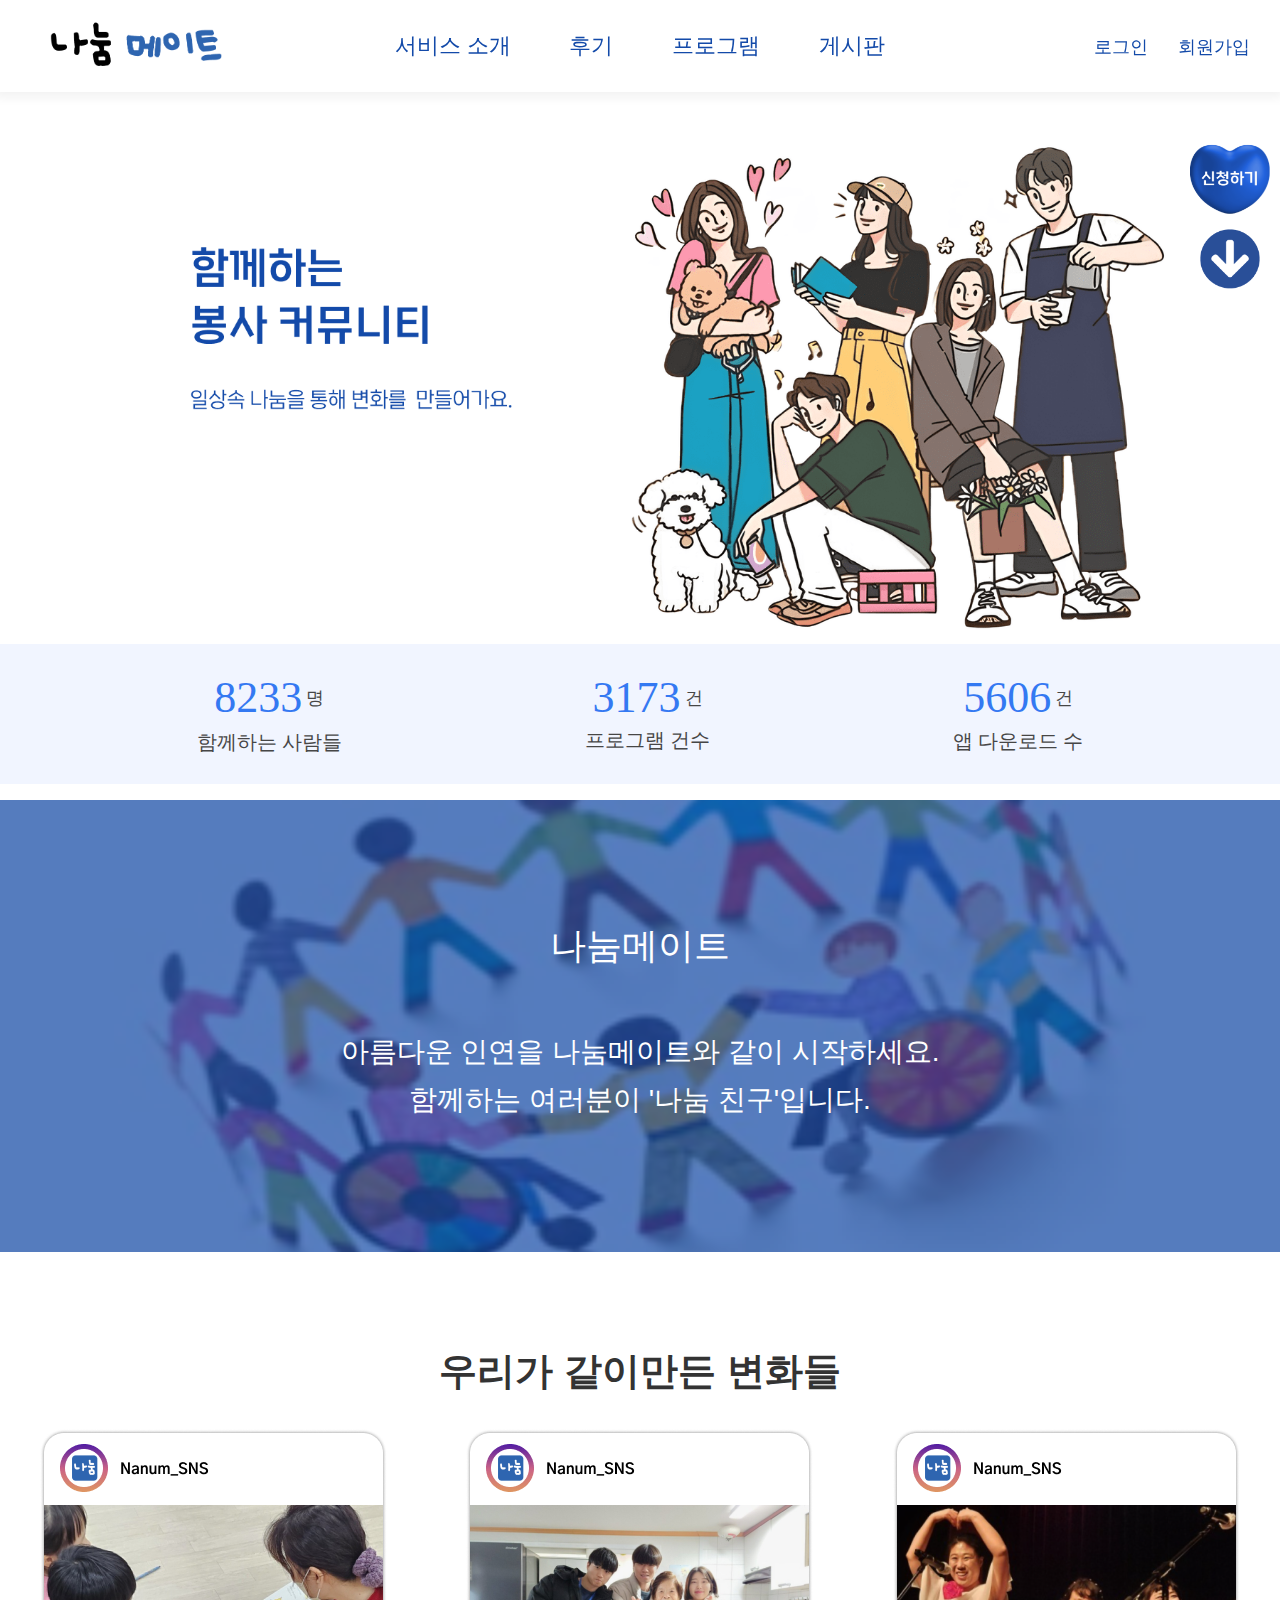
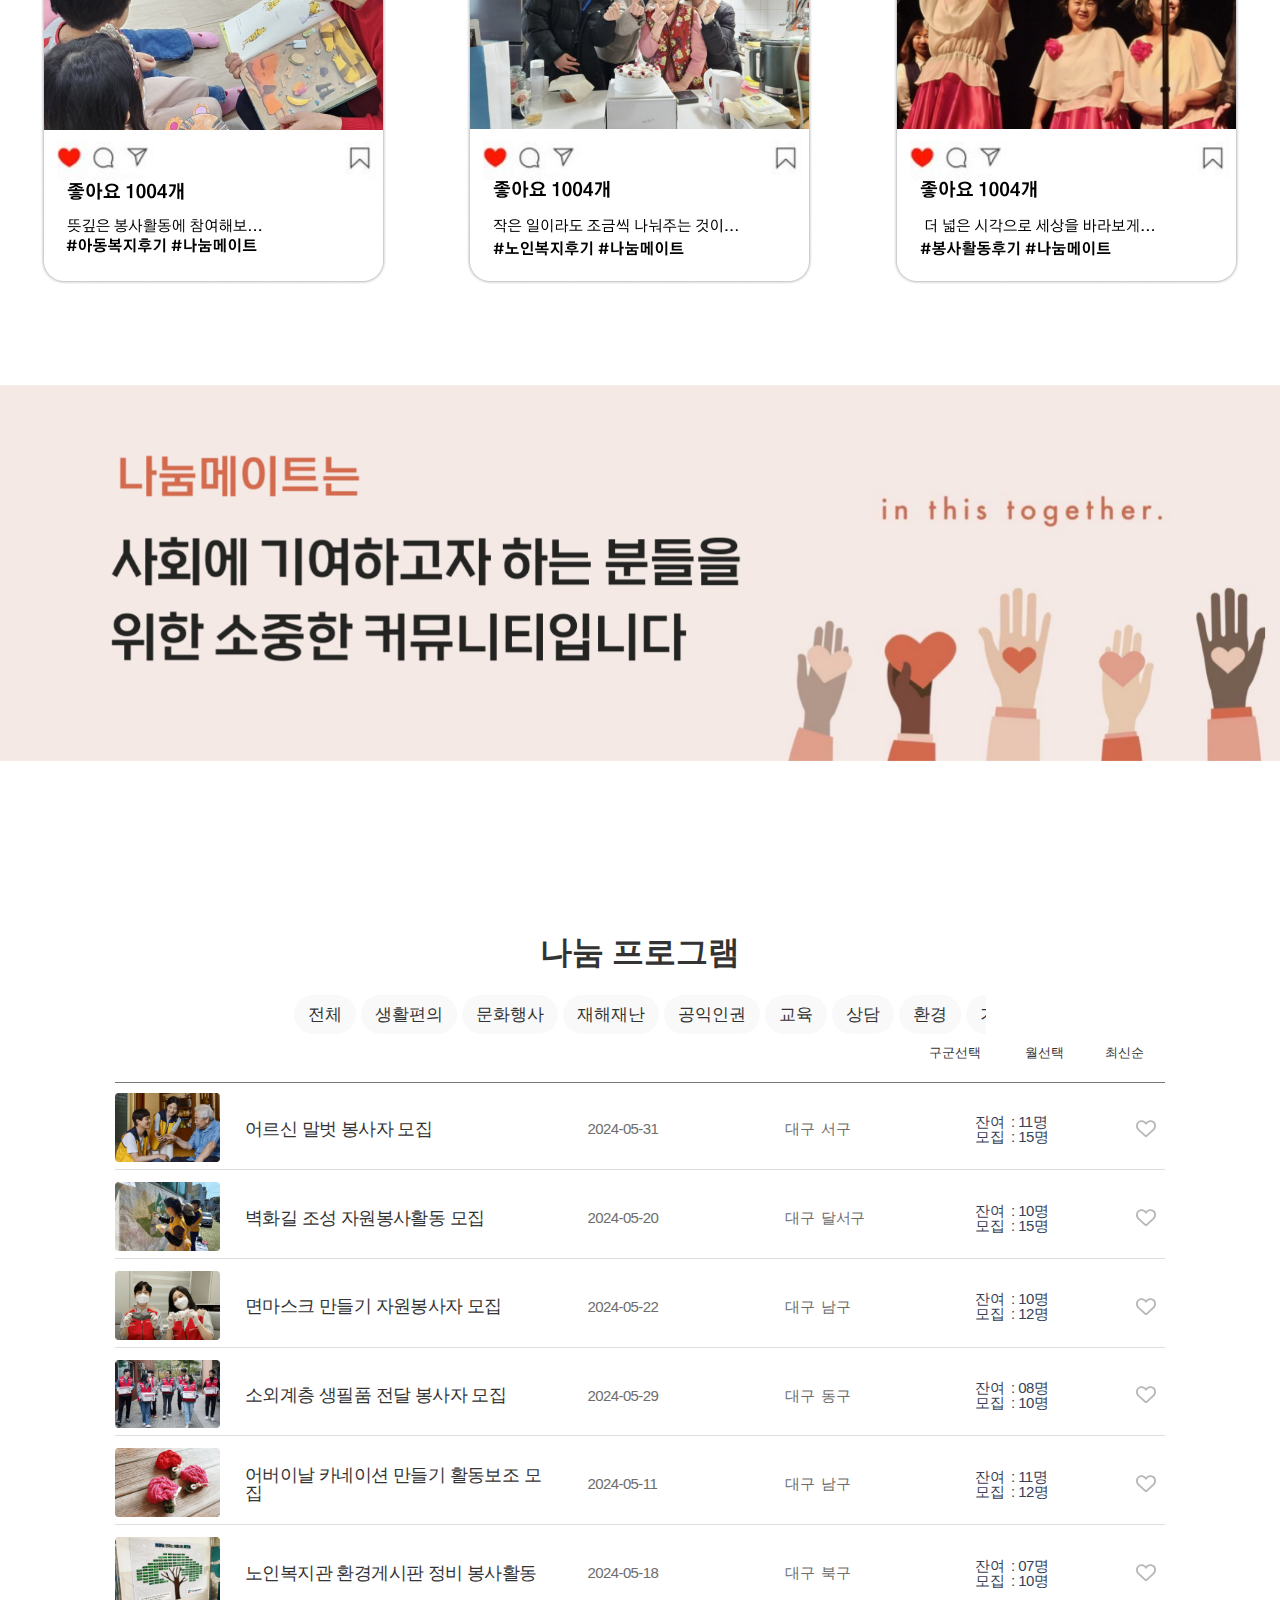
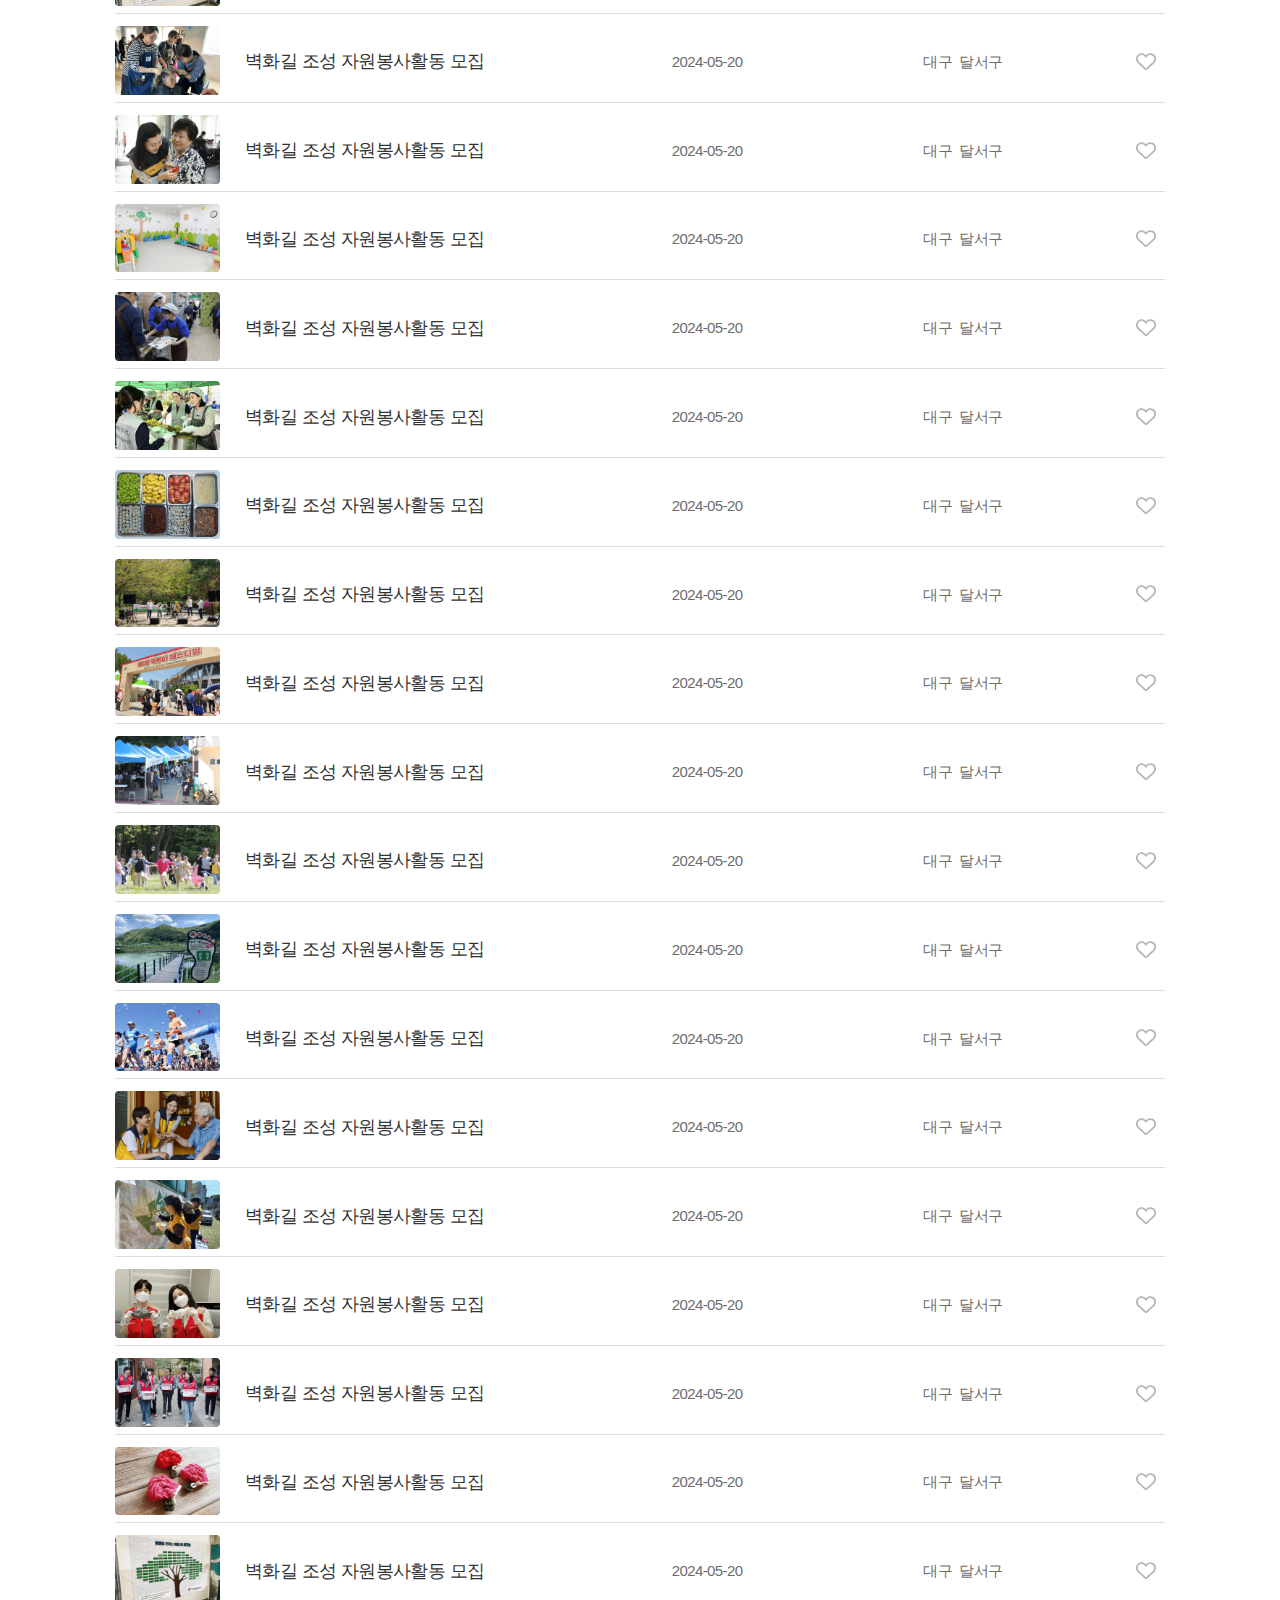
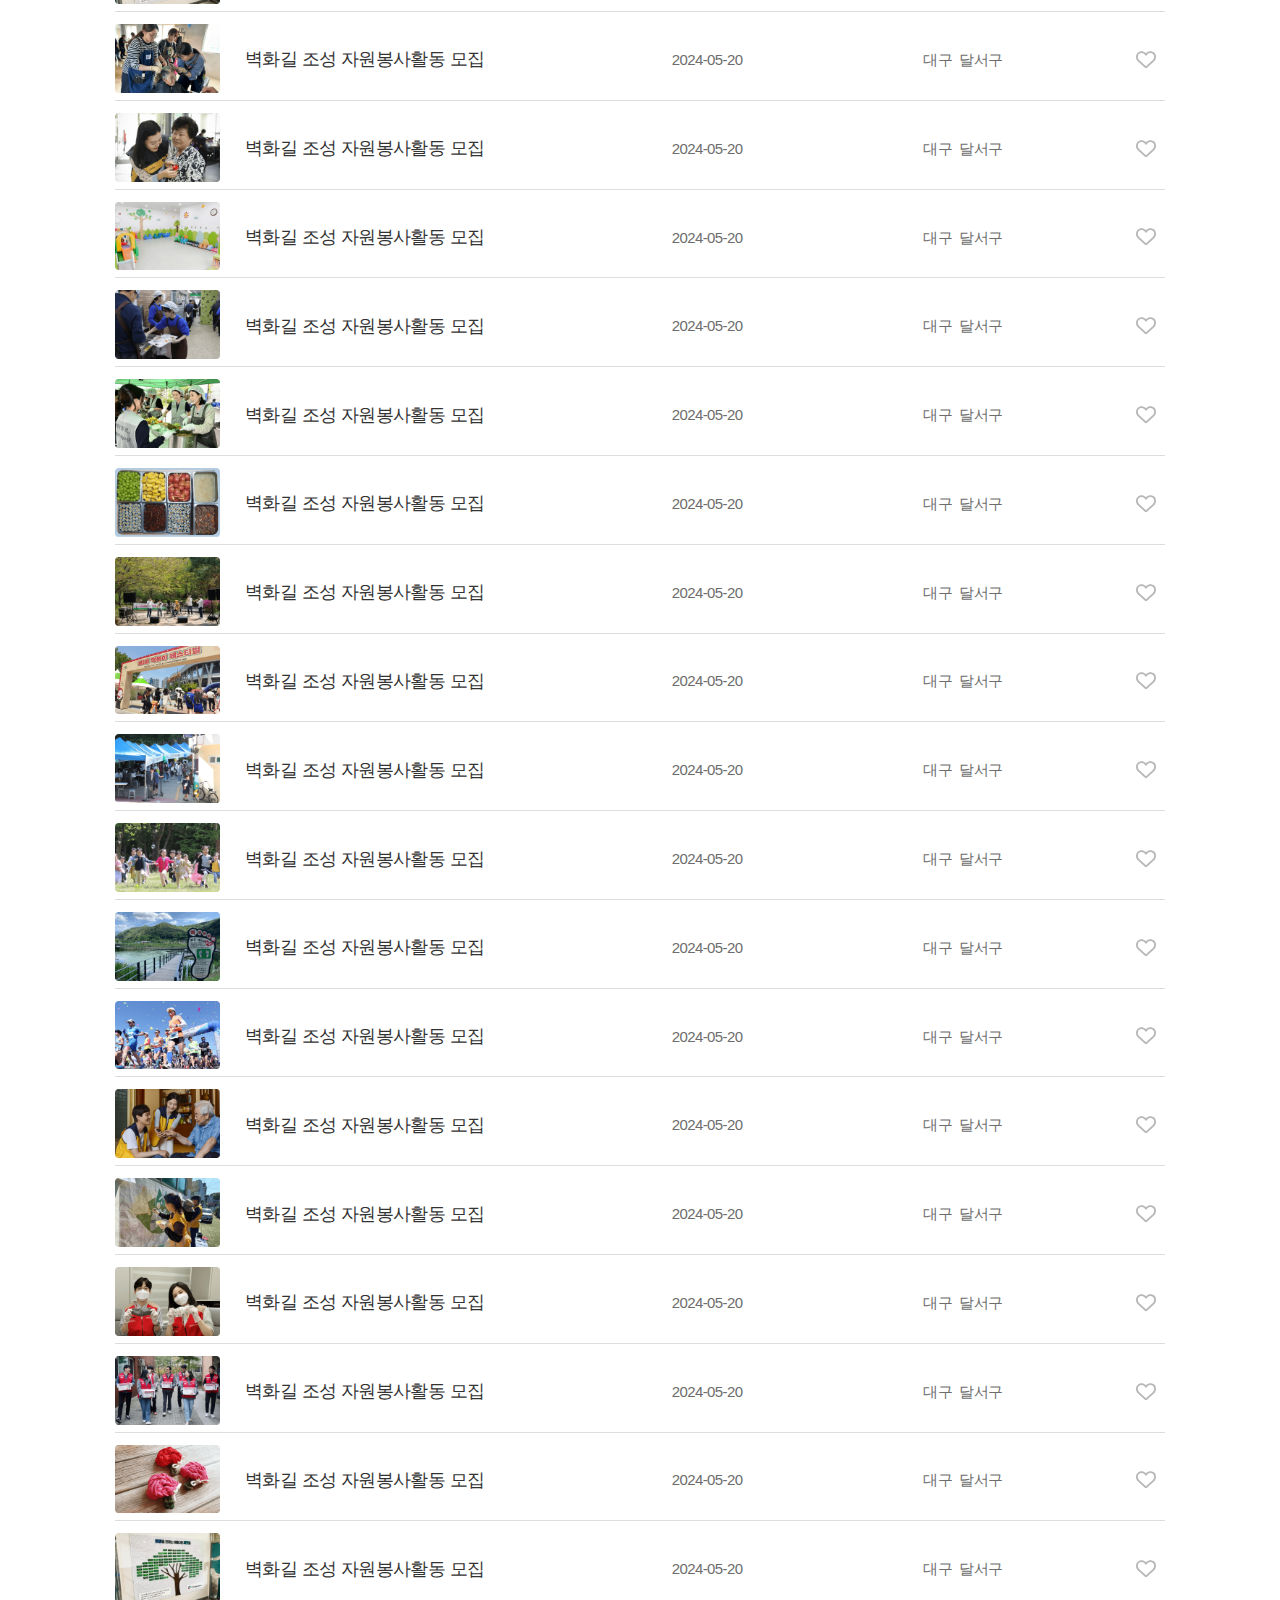
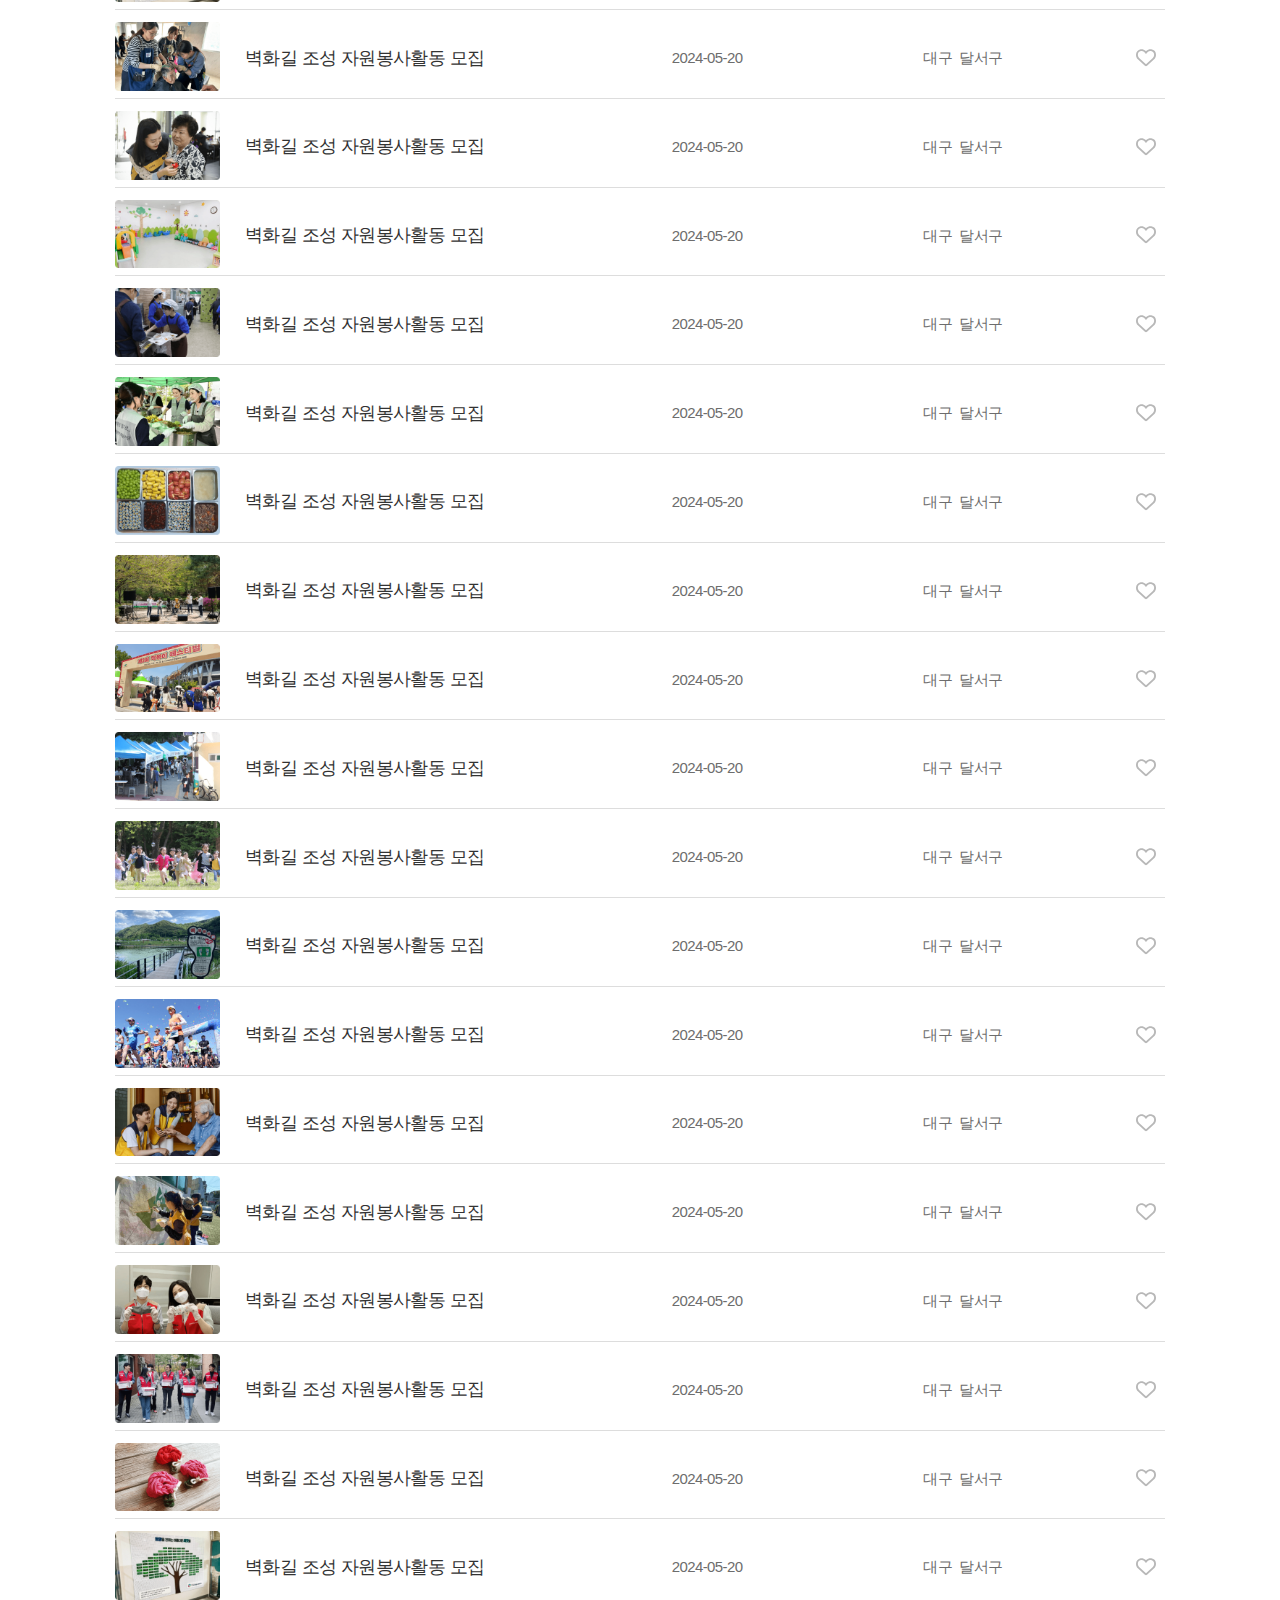
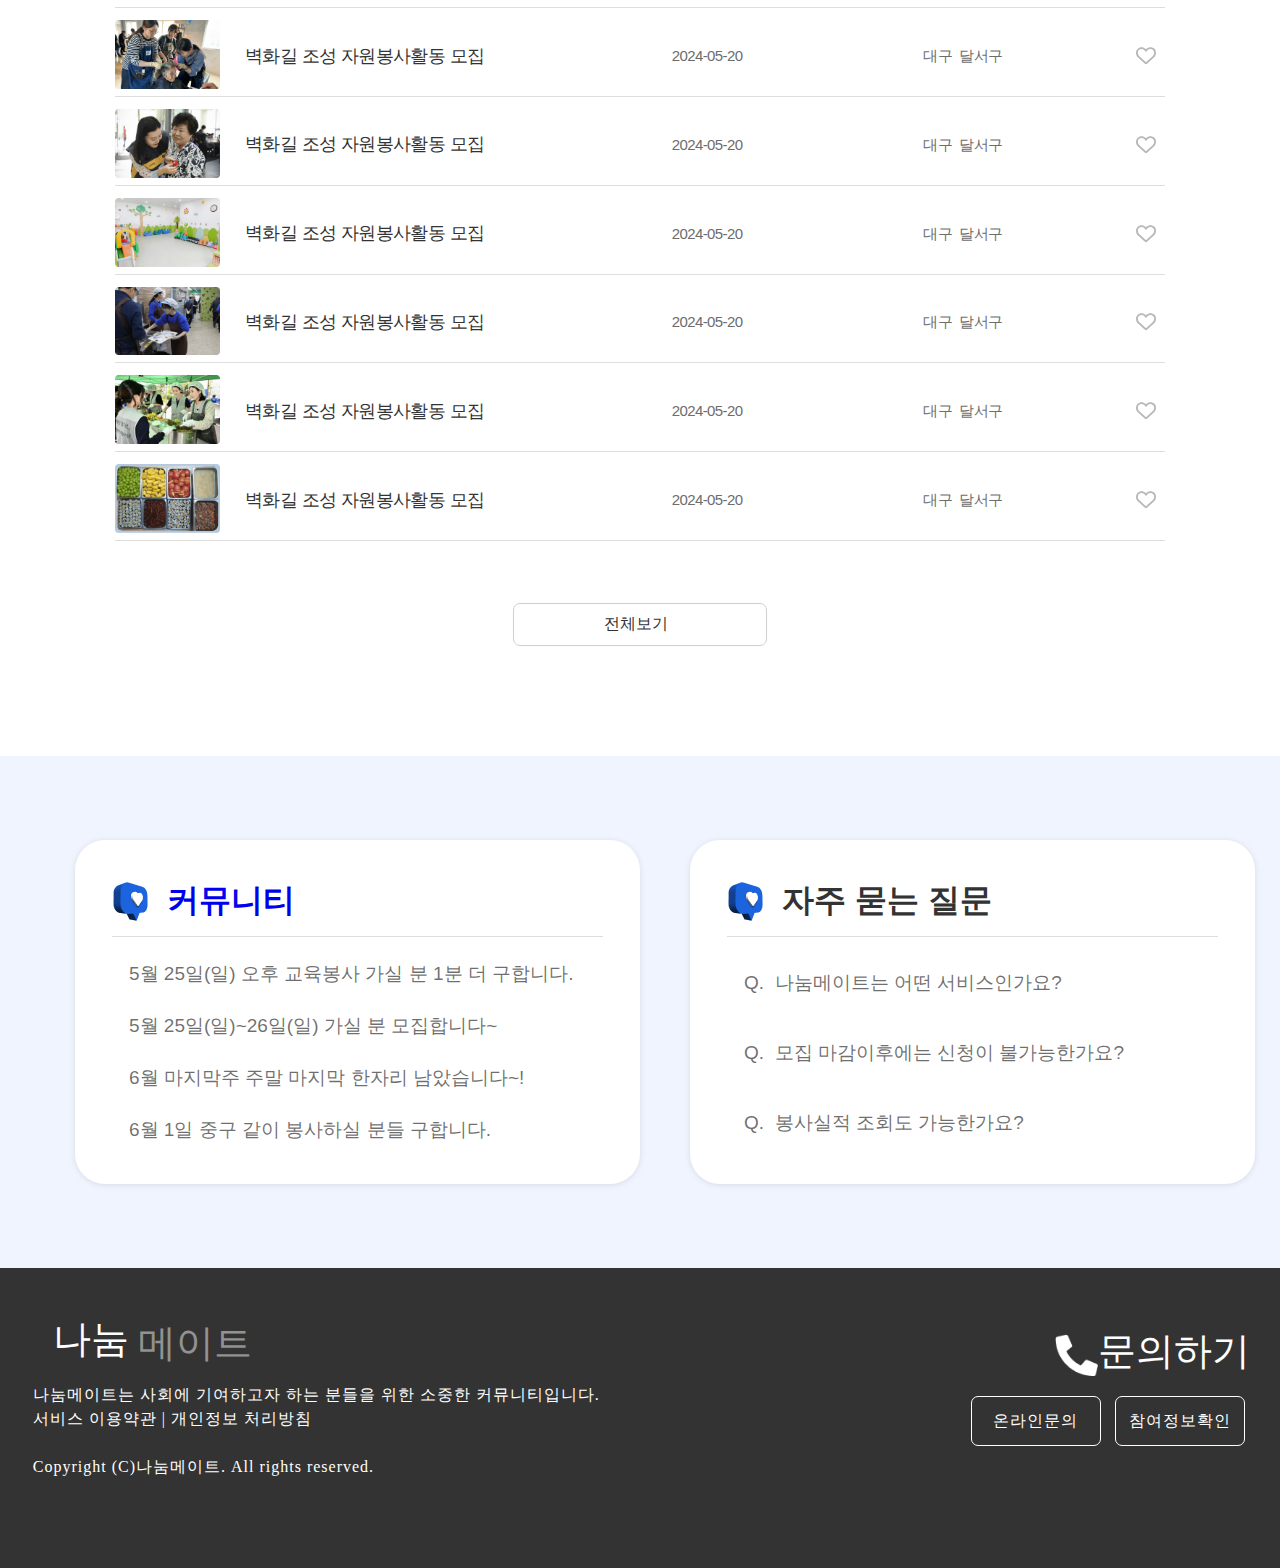
==== index.html @ b4e6fa29 "상세페이지 연결" ====
<!DOCTYPE html>
<html lang="ko">
  <head>
    <!-- Google Tag Manager -->
    <script>
      (function (w, d, s, l, i) {
        w[l] = w[l] || [];
        w[l].push({ "gtm.start": new Date().getTime(), event: "gtm.js" });
        var f = d.getElementsByTagName(s)[0],
          j = d.createElement(s),
          dl = l != "dataLayer" ? "&l=" + l : "";
        j.async = true;
        j.src = "https://www.googletagmanager.com/gtm.js?id=" + i + dl;
        f.parentNode.insertBefore(j, f);
      })(window, document, "script", "dataLayer", "GTM-PP6TD7FK");
    </script>
    <!-- End Google Tag Manager -->
    <meta charset="UTF-8" />
    <meta name="viewport" content="width=device-width, initial-scale=1.0" />
    <title>나눔메이트</title>
    <!-- favicon -->
    <link rel="apple-touch-icon" sizes="180x180" href="images/favicon/apple-touch-icon.png" />
    <link rel="icon" type="image/png" sizes="32x32" href="images/favicon/favicon-32x32.png" />
    <link rel="icon" type="image/png" sizes="16x16" href="images/favicon/favicon-16x16.png" />
    <link rel="manifest" href="images/favicon/site.webmanifest" />
    <link rel="mask-icon" href="images/favicon/safari-pinned-tab.svg" color="#5bbad5" />
    <meta name="msapplication-TileColor" content="#da532c" />
    <meta name="theme-color" content="#ffffff" />
    <!-- 주소.이미지.키워드 추가확인필요 -->
    <!-- SEO -->
    <meta name="title" content="일상나눔을 만드는 나눔메이트" />
    <meta name="keywords" content="나눔메이트, 나눔, 자원봉사, 프로그램, 대구봉사 " />
    <meta name="author" content="WIDEMOBILE" />
    <meta name="description" content="나눔메이트, 나눔, 자원봉사, 프로그램, 대구봉사 " />
    <meta name="Robots" content="noindex, nofollow" />
    <!-- Open Graph -->
    <meta property="og:type" content="website" />
    <meta property="og:title" content="일상나눔을 만드는 나눔메이트" />
    <meta property="og:site_name" content="나눔메이트" />
    <meta property="og:description" content="일상속 나눔을 만들어갑니다. " />
    <meta property="og:image" content="https://pro-nanum2.vercel.app/images/visual-img2.png" />
    <meta property="og:url" content="https://pro-nanum2.vercel.app/" />
    <link rel="canonical" href="https://pro-nanum2.vercel.app/" />
    <!-- Twitter -->
    <meta name="twitter:title" content="일상나눔을 만드는 나눔메이트" />
    <meta name="twitter:description" content="나눔메이트, 나눔, 자원봉사, 프로그램, 대구봉사 " />
    <!-- css -->
    <link rel="stylesheet" href="https://cdn.jsdelivr.net/npm/swiper@11/swiper-bundle.min.css" />
    <link rel="stylesheet" href="css/reset.css" />
    <link rel="stylesheet" href="css/seunga.css " />
    <link rel="stylesheet" href="css/kyungran.css " />
    <link rel="stylesheet" href="css/minju.css " />
    <link rel="stylesheet" href="css/res_kyungran.css" />
    <!-- 폰트어썸 -->
    <link rel="stylesheet" href="https://cdnjs.cloudflare.com/ajax/libs/font-awesome/6.4.0/css/all.min.css" integrity="sha512-iecdLmaskl7CVkqkXNQ/ZH/XLlvWZOJyj7Yy7tcenmpD1ypASozpmT/E0iPtmFIB46ZmdtAc9eNBvH0H/ZpiBw==" crossorigin="anonymous" referrerpolicy="no-referrer" />
    <!-- 제이쿼리 -->
    <script src="https://code.jquery.com/jquery-latest.min.js"></script>
    <script src="https://cdnjs.cloudflare.com/ajax/libs/jquery-cookie/1.4.1/jquery.cookie.min.js" integrity="sha512-3j3VU6WC5rPQB4Ld1jnLV7Kd5xr+cq9avvhwqzbH/taCRNURoeEpoPBK9pDyeukwSxwRPJ8fDgvYXd6SkaZ2TA==" crossorigin="anonymous" referrerpolicy="no-referrer"></script>
    <script src="https://cdnjs.cloudflare.com/ajax/libs/jquery/1.12.3/jquery.min.js"></script>
    <script src="https://cdnjs.cloudflare.com/ajax/libs/Sly/1.6.1/sly.min.js"></script>
    <!-- Js -->
    <script src="https://cdn.jsdelivr.net/npm/swiper@11/swiper-bundle.min.js"></script>
    <script src="js/html5shiv.js"></script>
    <!-- <script src="js/prefixfree.min.js"></script> -->
    <script src="js/respond.min.js"></script>
    <script src="js/seunga.js"></script>
    <script src="js/kyungran.js"></script>
    <script src="js/minju.js"></script>
    <!-- Google tag (gtag.js) -->
    <script async src="https://www.googletagmanager.com/gtag/js?id=G-L34VXKLKJD"></script>
    <script>
      window.dataLayer = window.dataLayer || [];
      function gtag() {
        dataLayer.push(arguments);
      }
      gtag("js", new Date());

      gtag("config", "G-L34VXKLKJD");
    </script>
  </head>
  <body>
    <!-- Google Tag Manager (noscript) -->
    <noscript><iframe src="https://www.googletagmanager.com/ns.html?id=GTM-PP6TD7FK" height="0" width="0" style="display: none; visibility: hidden"></iframe></noscript>
    <!-- End Google Tag Manager (noscript) -->
    <!-- 승아 -->
    <header>
      <div class="hd-inner">
        <nav class="top-nav" id="nav">
          <a href="index.html"><img src="images/seunga/logo_bg2.png" alt="로고이미지2" class="logo-img" /></a>

          <ul class="top-menu">
            <li><a href="#">서비스 소개</a></li>
            <li><a href="#">후기</a></li>
            <li><a href="#">프로그램</a></li>
            <li><a href="#">게시판</a></li>
            <div class="log">
              <li><a href="login.html">로그인</a></li>
              <li><a href="join.html">회원가입</a></li>
            </div>
          </ul>
        </nav>
      </div>
      <!-- 햄버거 버튼 -->
      <button class="m-bt">
        <span></span>
        <span></span>
        <span></span>
      </button>
      <!-- 모바일 메뉴 리스트 -->
      <div class="nav-mb">
        <img src="images/seunga/logo.png" alt="로고이미지" />
        <ul class="nav-mb-gnb">
          <li><a href="#">서비스 소개</a></li>
          <li><a href="#">프로그램</a></li>
          <li><a href="#">게시판</a></li>
          <li><a href="#">후기</a></li>
        </ul>
        <div class="m-log">
          <li><a href="login.html">로그인</a></li>
          <li><a href="join.html">회원가입</a></li>
        </div>
      </div>
    </header>
    <div class="visual">
      <!--모바일비주얼 이미지 -->
      <img src="images/seunga/mb-visualimg2.png" class="mb-visual-img" alt="모바일 비주얼 이미지" />
      <img src="images/seunga/visual-img2.png" class="visual-img" alt="비주얼 이미지" />
      <div class="counter-wrapper">
        <div class="counter counter-1">
          <h2 class="timer count-title count-number" data-to="8571" data-speed="3000">8071</h2>
          <span class="plus">명</span>
          <p class="count-text">함께하는 사람들</p>
        </div>
        <div class="counter counter-2">
          <h2 class="timer count-title count-number" data-to="3511" data-speed="3000">3011</h2>
          <span class="plus">건</span>
          <p class="count-text">프로그램 건수</p>
        </div>
        <div class="counter counter-3 counter-end">
          <h2 class="timer count-title count-number" data-to="5944" data-speed="3000">5444</h2>
          <span class="plus">건</span>
          <p class="count-text">앱 다운로드 수</p>
        </div>
      </div>
      <!-- counter-wrapper 디브 -->
    </div>
    <!-- visual 디브 -->
    <!-- 섹션1 서비스 -->
    <div class="section1">
      <div class="sec1-inner">
        <div class="sec1-title">
          <h2>나눔메이트</h2>
          <p>아름다운 인연을 나눔메이트와 같이 시작하세요.</p>
          <p>함께하는 여러분이 '나눔 친구'입니다.</p>
        </div>
      </div>
    </div>
    <!-- 민주 -->
    <div class="section4 inner">
      <h1>우리가 같이만든 변화들</h1>
      <div class="snstext">
        <a href="#"><img src="images/minju/youtube.png" alt="유튜브" /></a>
        <a href="#"><img src="images/minju/instargrame.png" alt="인스타그램" /></a>
        <a href="#"><img src="images/minju/facebook.png" alt="페이스북" /></a>
      </div>
      <div class="nanumsns-swiper">
        <!-- Swiper -->
        <div class="swiper nanumsns">
          <div class="swiper-wrapper">
            <div class="swiper-slide"><img src="images/minju/sns1.png" alt="sns1" /></div>
            <div class="swiper-slide"><img src="images/minju/sns2.png" alt="sns2" /></div>
            <div class="swiper-slide"><img src="images/minju/sns3.png" alt="sns3" /></div>
            <div class="swiper-slide"><img src="images/minju/sns4.png" alt="sns4" /></div>
          </div>
        </div>
      </div>
    </div>

    <!-- 반응형 -->
    <div class="nanum-sns">
      <div class="snsnanum">
        <img src="images/minju/sns1_mb.png" alt="sns1_mb" />
        <img src="images/minju/sns2_mb.png" alt="sns2_mb" />
        <img src="images/minju/sns3_mb.png" alt="sns3_mb" />
        <img src="images/minju/sns4_mb.png" alt="sns4_mb" />
      </div>
    </div>
    <div class="section6">
      <div class="swiper nanumbanner">
        <div class="swiper-wrapper">
          <div class="swiper-slide"><img src="images/minju/banner1.png" alt="banner1" /></div>
          <div class="swiper-slide"><img src="images/minju/banner2.png" alt="banner2" /></div>
          <div class="swiper-slide"><img src="images/minju/banner3.png" alt="banner3" /></div>
        </div>
      </div>
    </div>
    <div class="section7">
      <div class="swiper nanumPcbanner">
        <div class="swiper-wrapper">
          <div class="swiper-slide"><img src="images/minju/pc_banner1.png" alt="banner1P" /></div>
          <div class="swiper-slide"><img src="images/minju/pc_banner2.png" alt="banner2P" /></div>
          <div class="swiper-slide"><img src="images/minju/pc_banner3.png" alt="banner3P" /></div>
        </div>
      </div>
    </div>

    <!-- 경란 -->
    <div class="section2">
      <h1 class="section-tite">나눔 프로그램</h1>
      <!-- 카테고리 버튼-->
      <div class="tab-nav-wrapper">
        <ul class="tab-nav">
          <li class="activetop"><a href="#work01">전체</a></li>
          <li><a href="#work02">생활편의</a></li>
          <li><a href="#work03">문화행사</a></li>
          <li><a href="#work04">재해재난</a></li>
          <li><a href="#work05">공익인권</a></li>
          <li><a href="#work06">교육</a></li>
          <li><a href="#work07">상담</a></li>
          <li><a href="#work08">환경</a></li>
          <li><a href="#work09">기타</a></li>
          <span></span>
        </ul>
      </div>
      <!-- 우측토글 -->
      <div class="right-toggle">
        <button class="toggle-bt1" id="toggle-bt1">구군선택 &nbsp<i class="fas fa-regular fa-angle-down" class="toggle-bt-icon"></i></button>
        <ul class="area-list" id="area-list">
          <li>중구</li>
          <li>동구</li>
          <li>서구</li>
          <li>남구</li>
          <li>북구</li>
          <li>수성구</li>
          <li>달서구</li>
          <li>달성군</li>
          <li>군위군</li>
        </ul>
        <button class="toggle-bt2 active" id="toggle-bt2">월선택 &nbsp<i class="fas fa-regular fa-angle-down" class="toggle-bt-icon"></i></button>
        <ul class="monthly-list" id="monthly-list">
          <li>1월</li>
          <li>2월</li>
          <li>3월</li>
          <li>4월</li>
          <li>5월</li>
          <li>6월</li>
          <li>7월</li>
          <li>8월</li>
          <li>9월</li>
          <li>10월</li>
          <li>11월</li>
          <li>12월</li>
        </ul>
        <button class="toggle-bt3 active" id="toggle-bt3">최신순 &nbsp<i class="fas fa-regular fa-angle-down" class="toggle-bt-icon"></i></button>
        <ul class="order-list" id="order-list">
          <li>인기순</li>
          <li>마감순</li>
          <li>모집중</li>
        </ul>
      </div>

      <hr class="section2-hr" />

      <!-- 전체 카테고리-->
      <div class="all-list" id="work01">
        <div class="list-wrap">
          <div class="img-box">
            <a href="sub2.html">
              <img class="img1" src="images/kyungran/1-1.png" alt="봉사이미지" />
              <span class="span1">어르신 말벗 봉사자 모집</span>
              <span> 2024-05-31</span>
              <span>대구 &nbsp서구</span>
              <span>잔여&nbsp&nbsp:&nbsp11명 <br />모집&nbsp&nbsp:&nbsp15명</span>
            </a>
            <button type="button" class="hart-icon"></button>
          </div>
          <div class="img-box">
            <a href="#">
              <img class="img1" src="images/kyungran/1-2.png" alt="봉사이미지" />
              <span class="span1">벽화길 조성 자원봉사활동 모집</span>
              <span> 2024-05-20 </span>
              <span>대구 &nbsp달서구</span>
              <span>잔여&nbsp&nbsp:&nbsp10명 <br />모집&nbsp&nbsp:&nbsp15명</span>
            </a>
            <button type="button" class="hart-icon"></button>
          </div>
          <div class="img-box">
            <a href="#">
              <img class="img1" src="images/kyungran/1-3.png" alt="봉사이미지" />
              <span class="span1">면마스크 만들기 자원봉사자 모집</span>
              <span> 2024-05-22 </span>
              <span>대구 &nbsp남구</span>
              <span>잔여&nbsp&nbsp:&nbsp10명 <br />모집&nbsp&nbsp:&nbsp12명</span>
            </a>
            <button type="button" class="hart-icon"></button>
          </div>
          <div class="img-box">
            <a href="#">
              <img class="img1" src="images/kyungran/1-4.png" alt="봉사이미지" />
              <span class="span1">의료시설 업무보조 봉사자 모집</span>
              <span> 2024-06-03 </span>
              <span>대구 &nbsp중구</span>
              <span>잔여&nbsp&nbsp:&nbsp15명 <br />모집&nbsp&nbsp:&nbsp25명</span>
            </a>
            <button type="button" class="hart-icon"></button>
          </div>
        </div>
        <div class="list-wrap">
          <div class="img-box">
            <a href="#">
              <img class="img1" src="images/kyungran/1-5.png" alt="봉사이미지" />
              <span class="span1">소외계층 생필품 전달 봉사자 모집</span>
              <span> 2024-05-29 </span>
              <span>대구 &nbsp동구</span>
              <span>잔여&nbsp&nbsp:&nbsp08명 <br />모집&nbsp&nbsp:&nbsp10명</span>
            </a>
            <button type="button" class="hart-icon"></button>
          </div>
          <div class="img-box">
            <a href="#">
              <img class="img1" src="images/kyungran/1-6.png" alt="봉사이미지" />
              <span class="span1">어버이날 카네이션 만들기 활동보조 모집</span>
              <span> 2024-05-11 </span>
              <span>대구 &nbsp남구</span>
              <span>잔여&nbsp&nbsp:&nbsp11명 <br />모집&nbsp&nbsp:&nbsp12명</span>
            </a>
            <button type="button" class="hart-icon"></button>
          </div>
          <div class="img-box">
            <a href="#">
              <img class="img1" src="images/kyungran/1-7.png" alt="봉사이미지" />
              <span class="span1">노인복지관 환경게시판 정비 봉사활동</span>
              <span> 2024-05-18 </span>
              <span>대구 &nbsp북구</span>
              <span>잔여&nbsp&nbsp:&nbsp07명 <br />모집&nbsp&nbsp:&nbsp10명</span>
            </a>
            <button type="button" class="hart-icon"></button>
          </div>
          <div class="img-box">
            <a href="#">
              <img class="img1" src="images/kyungran/1-8.png" alt="봉사이미지" />
              <span class="span1">금호강변 환경정화 봉사자 모집</span>
              <span> 2024-05-30 </span>
              <span>대구 &nbsp달성군</span>
              <span>잔여&nbsp&nbsp:&nbsp15명 <br />모집&nbsp&nbsp:&nbsp30명</span>
            </a>
            <button type="button" class="hart-icon"></button>
          </div>
        </div>
      </div>

      <!-- 생활편의 카테고리-->
      <div class="all-list" id="work02">
        <div class="list-wrap">
          <div class="img-box">
            <a href="#">
              <img class="img1" src="images/kyungran/2-1.png" alt="봉사이미지" />
              <span class="span1">벽화길 조성 자원봉사활동 모집</span>
              <span> 2024-05-20</span>
              <span>대구 &nbsp달서구</span>
            </a>
            <button type="button" class="hart-icon"></button>
          </div>
          <div class="img-box">
            <a href="#">
              <img class="img1" src="images/kyungran/2-2.png" alt="봉사이미지" />
              <span class="span1">벽화길 조성 자원봉사활동 모집</span>
              <span> 2024-05-20 </span>
              <span>대구 &nbsp달서구</span>
            </a>
            <button type="button" class="hart-icon"></button>
          </div>
          <div class="img-box">
            <a href="#">
              <img class="img1" src="images/kyungran/2-3.png" alt="봉사이미지" />
              <span class="span1">벽화길 조성 자원봉사활동 모집</span>
              <span> 2024-05-20 </span>
              <span>대구 &nbsp달서구</span>
            </a>
            <button type="button" class="hart-icon"></button>
          </div>
          <div class="img-box">
            <a href="#">
              <img class="img1" src="images/kyungran/2-4.png" alt="봉사이미지" />
              <span class="span1">벽화길 조성 자원봉사활동 모집</span>
              <span> 2024-05-20 </span>
              <span>대구 &nbsp달서구</span>
            </a>
            <button type="button" class="hart-icon"></button>
          </div>
        </div>
        <div class="list-wrap">
          <div class="img-box">
            <a href="#">
              <img class="img1" src="images/kyungran/2-5.png" alt="봉사이미지" />
              <span class="span1">벽화길 조성 자원봉사활동 모집</span>
              <span> 2024-05-20 </span>
              <span>대구 &nbsp달서구</span>
            </a>
            <button type="button" class="hart-icon"></button>
          </div>
          <div class="img-box">
            <a href="#">
              <img class="img1" src="images/kyungran/2-6.png" alt="봉사이미지" />
              <span class="span1">벽화길 조성 자원봉사활동 모집</span>
              <span> 2024-05-20 </span>
              <span>대구 &nbsp달서구</span>
            </a>
            <button type="button" class="hart-icon"></button>
          </div>
          <div class="img-box">
            <a href="#">
              <img class="img1" src="images/kyungran/2-7.png" alt="봉사이미지" />
              <span class="span1">벽화길 조성 자원봉사활동 모집</span>
              <span> 2024-05-20 </span>
              <span>대구 &nbsp달서구</span>
            </a>
            <button type="button" class="hart-icon"></button>
          </div>
          <div class="img-box">
            <a href="#">
              <img class="img1" src="images/kyungran/2-8.png" alt="봉사이미지" />
              <span class="span1">벽화길 조성 자원봉사활동 모집</span>
              <span> 2024-05-20 </span>
              <span>대구 &nbsp달서구</span>
            </a>
            <button type="button" class="hart-icon"></button>
          </div>
        </div>
      </div>

      <!-- 문화행사 카테고리-->
      <div class="all-list" id="work03">
        <div class="list-wrap">
          <div class="img-box">
            <a href="#">
              <img class="img1" src="images/kyungran/3-1.png" alt="봉사이미지" />
              <span class="span1">벽화길 조성 자원봉사활동 모집</span>
              <span> 2024-05-20</span>
              <span>대구 &nbsp달서구</span>
            </a>
            <button type="button" class="hart-icon"></button>
          </div>
          <div class="img-box">
            <a href="#">
              <img class="img1" src="images/kyungran/3-2.png" alt="봉사이미지" />
              <span class="span1">벽화길 조성 자원봉사활동 모집</span>
              <span> 2024-05-20 </span>
              <span>대구 &nbsp달서구</span>
            </a>
            <button type="button" class="hart-icon"></button>
          </div>
          <div class="img-box">
            <a href="#">
              <img class="img1" src="images/kyungran/3-3.png" alt="봉사이미지" />
              <span class="span1">벽화길 조성 자원봉사활동 모집</span>
              <span> 2024-05-20 </span>
              <span>대구 &nbsp달서구</span>
            </a>
            <button type="button" class="hart-icon"></button>
          </div>
          <div class="img-box">
            <a href="#">
              <img class="img1" src="images/kyungran/3-4.png" alt="봉사이미지" />
              <span class="span1">벽화길 조성 자원봉사활동 모집</span>
              <span> 2024-05-20 </span>
              <span>대구 &nbsp달서구</span>
            </a>
            <button type="button" class="hart-icon"></button>
          </div>
        </div>
        <div class="list-wrap">
          <div class="img-box">
            <a href="#">
              <img class="img1" src="images/kyungran/3-5.png" alt="봉사이미지" />
              <span class="span1">벽화길 조성 자원봉사활동 모집</span>
              <span> 2024-05-20 </span>
              <span>대구 &nbsp달서구</span>
            </a>
            <button type="button" class="hart-icon"></button>
          </div>
          <div class="img-box">
            <a href="#">
              <img class="img1" src="images/kyungran/3-6.png" alt="봉사이미지" />
              <span class="span1">벽화길 조성 자원봉사활동 모집</span>
              <span> 2024-05-20 </span>
              <span>대구 &nbsp달서구</span>
            </a>
            <button type="button" class="hart-icon"></button>
          </div>
          <div class="img-box">
            <a href="#">
              <img class="img1" src="images/kyungran/3-7.png" alt="봉사이미지" />
              <span class="span1">벽화길 조성 자원봉사활동 모집</span>
              <span> 2024-05-20 </span>
              <span>대구 &nbsp달서구</span>
            </a>
            <button type="button" class="hart-icon"></button>
          </div>
          <div class="img-box">
            <a href="#">
              <img class="img1" src="images/kyungran/3-8.png" alt="봉사이미지" />
              <span class="span1">벽화길 조성 자원봉사활동 모집</span>
              <span> 2024-05-20 </span>
              <span>대구 &nbsp달서구</span>
            </a>
            <button type="button" class="hart-icon"></button>
          </div>
        </div>
      </div>

      <!-- 재해재난 카테고리-->
      <div class="all-list" id="work04">
        <div class="list-wrap">
          <div class="img-box">
            <a href="#">
              <img class="img1" src="images/kyungran/1-1.png" alt="봉사이미지" />
              <span class="span1">벽화길 조성 자원봉사활동 모집</span>
              <span> 2024-05-20</span>
              <span>대구 &nbsp달서구</span>
            </a>
            <button type="button" class="hart-icon"></button>
          </div>
          <div class="img-box">
            <a href="#">
              <img class="img1" src="images/kyungran/1-2.png" alt="봉사이미지" />
              <span class="span1">벽화길 조성 자원봉사활동 모집</span>
              <span> 2024-05-20 </span>
              <span>대구 &nbsp달서구</span>
            </a>
            <button type="button" class="hart-icon"></button>
          </div>
          <div class="img-box">
            <a href="#">
              <img class="img1" src="images/kyungran/1-3.png" alt="봉사이미지" />
              <span class="span1">벽화길 조성 자원봉사활동 모집</span>
              <span> 2024-05-20 </span>
              <span>대구 &nbsp달서구</span>
            </a>
            <button type="button" class="hart-icon"></button>
          </div>
          <div class="img-box">
            <a href="#">
              <img class="img1" src="images/kyungran/1-4.png" alt="봉사이미지" />
              <span class="span1">벽화길 조성 자원봉사활동 모집</span>
              <span> 2024-05-20 </span>
              <span>대구 &nbsp달서구</span>
            </a>
            <button type="button" class="hart-icon"></button>
          </div>
        </div>
        <div class="list-wrap">
          <div class="img-box">
            <a href="#">
              <img class="img1" src="images/kyungran/1-5.png" alt="봉사이미지" />
              <span class="span1">벽화길 조성 자원봉사활동 모집</span>
              <span> 2024-05-20 </span>
              <span>대구 &nbsp달서구</span>
            </a>
            <button type="button" class="hart-icon"></button>
          </div>
          <div class="img-box">
            <a href="#">
              <img class="img1" src="images/kyungran/1-6.png" alt="봉사이미지" />
              <span class="span1">벽화길 조성 자원봉사활동 모집</span>
              <span> 2024-05-20 </span>
              <span>대구 &nbsp달서구</span>
            </a>
            <button type="button" class="hart-icon"></button>
          </div>
          <div class="img-box">
            <a href="#">
              <img class="img1" src="images/kyungran/1-7.png" alt="봉사이미지" />
              <span class="span1">벽화길 조성 자원봉사활동 모집</span>
              <span> 2024-05-20 </span>
              <span>대구 &nbsp달서구</span>
            </a>
            <button type="button" class="hart-icon"></button>
          </div>
          <div class="img-box">
            <a href="#">
              <img class="img1" src="images/kyungran/1-8.png" alt="봉사이미지" />
              <span class="span1">벽화길 조성 자원봉사활동 모집</span>
              <span> 2024-05-20 </span>
              <span>대구 &nbsp달서구</span>
            </a>
            <button type="button" class="hart-icon"></button>
          </div>
        </div>
      </div>

      <!-- 공익인권 카테고리-->
      <div class="all-list" id="work05">
        <div class="list-wrap">
          <div class="img-box">
            <a href="#">
              <img class="img1" src="images/kyungran/2-1.png" alt="봉사이미지" />
              <span class="span1">벽화길 조성 자원봉사활동 모집</span>
              <span> 2024-05-20</span>
              <span>대구 &nbsp달서구</span>
            </a>
            <button type="button" class="hart-icon"></button>
          </div>
          <div class="img-box">
            <a href="#">
              <img class="img1" src="images/kyungran/2-2.png" alt="봉사이미지" />
              <span class="span1">벽화길 조성 자원봉사활동 모집</span>
              <span> 2024-05-20 </span>
              <span>대구 &nbsp달서구</span>
            </a>
            <button type="button" class="hart-icon"></button>
          </div>
          <div class="img-box">
            <a href="#">
              <img class="img1" src="images/kyungran/2-3.png" alt="봉사이미지" />
              <span class="span1">벽화길 조성 자원봉사활동 모집</span>
              <span> 2024-05-20 </span>
              <span>대구 &nbsp달서구</span>
            </a>
            <button type="button" class="hart-icon"></button>
          </div>
          <div class="img-box">
            <a href="#">
              <img class="img1" src="images/kyungran/2-4.png" alt="봉사이미지" />
              <span class="span1">벽화길 조성 자원봉사활동 모집</span>
              <span> 2024-05-20 </span>
              <span>대구 &nbsp달서구</span>
            </a>
            <button type="button" class="hart-icon"></button>
          </div>
        </div>
        <div class="list-wrap">
          <div class="img-box">
            <a href="#">
              <img class="img1" src="images/kyungran/2-5.png" alt="봉사이미지" />
              <span class="span1">벽화길 조성 자원봉사활동 모집</span>
              <span> 2024-05-20 </span>
              <span>대구 &nbsp달서구</span>
            </a>
            <button type="button" class="hart-icon"></button>
          </div>
          <div class="img-box">
            <a href="#">
              <img class="img1" src="images/kyungran/2-6.png" alt="봉사이미지" />
              <span class="span1">벽화길 조성 자원봉사활동 모집</span>
              <span> 2024-05-20 </span>
              <span>대구 &nbsp달서구</span>
            </a>
            <button type="button" class="hart-icon"></button>
          </div>
          <div class="img-box">
            <a href="#">
              <img class="img1" src="images/kyungran/2-7.png" alt="봉사이미지" />
              <span class="span1">벽화길 조성 자원봉사활동 모집</span>
              <span> 2024-05-20 </span>
              <span>대구 &nbsp달서구</span>
            </a>
            <button type="button" class="hart-icon"></button>
          </div>
          <div class="img-box">
            <a href="#">
              <img class="img1" src="images/kyungran/2-8.png" alt="봉사이미지" />
              <span class="span1">벽화길 조성 자원봉사활동 모집</span>
              <span> 2024-05-20 </span>
              <span>대구 &nbsp달서구</span>
            </a>
            <button type="button" class="hart-icon"></button>
          </div>
        </div>
      </div>

      <!-- 교육 카테고리-->
      <div class="all-list" id="work06">
        <div class="list-wrap">
          <div class="img-box">
            <a href="#">
              <img class="img1" src="images/kyungran/3-1.png" alt="봉사이미지" />
              <span class="span1">벽화길 조성 자원봉사활동 모집</span>
              <span> 2024-05-20</span>
              <span>대구 &nbsp달서구</span>
            </a>
            <button type="button" class="hart-icon"></button>
          </div>
          <div class="img-box">
            <a href="#">
              <img class="img1" src="images/kyungran/3-2.png" alt="봉사이미지" />
              <span class="span1">벽화길 조성 자원봉사활동 모집</span>
              <span> 2024-05-20 </span>
              <span>대구 &nbsp달서구</span>
            </a>
            <button type="button" class="hart-icon"></button>
          </div>
          <div class="img-box">
            <a href="#">
              <img class="img1" src="images/kyungran/3-3.png" alt="봉사이미지" />
              <span class="span1">벽화길 조성 자원봉사활동 모집</span>
              <span> 2024-05-20 </span>
              <span>대구 &nbsp달서구</span>
            </a>
            <button type="button" class="hart-icon"></button>
          </div>
          <div class="img-box">
            <a href="#">
              <img class="img1" src="images/kyungran/3-4.png" alt="봉사이미지" />
              <span class="span1">벽화길 조성 자원봉사활동 모집</span>
              <span> 2024-05-20 </span>
              <span>대구 &nbsp달서구</span>
            </a>
            <button type="button" class="hart-icon"></button>
          </div>
        </div>
        <div class="list-wrap">
          <div class="img-box">
            <a href="#">
              <img class="img1" src="images/kyungran/3-5.png" alt="봉사이미지" />
              <span class="span1">벽화길 조성 자원봉사활동 모집</span>
              <span> 2024-05-20 </span>
              <span>대구 &nbsp달서구</span>
            </a>
            <button type="button" class="hart-icon"></button>
          </div>
          <div class="img-box">
            <a href="#">
              <img class="img1" src="images/kyungran/3-6.png" alt="봉사이미지" />
              <span class="span1">벽화길 조성 자원봉사활동 모집</span>
              <span> 2024-05-20 </span>
              <span>대구 &nbsp달서구</span>
            </a>
            <button type="button" class="hart-icon"></button>
          </div>
          <div class="img-box">
            <a href="#">
              <img class="img1" src="images/kyungran/3-7.png" alt="봉사이미지" />
              <span class="span1">벽화길 조성 자원봉사활동 모집</span>
              <span> 2024-05-20 </span>
              <span>대구 &nbsp달서구</span>
            </a>
            <button type="button" class="hart-icon"></button>
          </div>
          <div class="img-box">
            <a href="#">
              <img class="img1" src="images/kyungran/3-8.png" alt="봉사이미지" />
              <span class="span1">벽화길 조성 자원봉사활동 모집</span>
              <span> 2024-05-20 </span>
              <span>대구 &nbsp달서구</span>
            </a>
            <button type="button" class="hart-icon"></button>
          </div>
        </div>
      </div>

      <!-- 공익인권 카테고리-->
      <div class="all-list" id="work07">
        <div class="list-wrap">
          <div class="img-box">
            <a href="#">
              <img class="img1" src="images/kyungran/1-1.png" alt="봉사이미지" />
              <span class="span1">벽화길 조성 자원봉사활동 모집</span>
              <span> 2024-05-20</span>
              <span>대구 &nbsp달서구</span>
            </a>
            <button type="button" class="hart-icon"></button>
          </div>
          <div class="img-box">
            <a href="#">
              <img class="img1" src="images/kyungran/1-2.png" alt="봉사이미지" />
              <span class="span1">벽화길 조성 자원봉사활동 모집</span>
              <span> 2024-05-20 </span>
              <span>대구 &nbsp달서구</span>
            </a>
            <button type="button" class="hart-icon"></button>
          </div>
          <div class="img-box">
            <a href="#">
              <img class="img1" src="images/kyungran/1-3.png" alt="봉사이미지" />
              <span class="span1">벽화길 조성 자원봉사활동 모집</span>
              <span> 2024-05-20 </span>
              <span>대구 &nbsp달서구</span>
            </a>
            <button type="button" class="hart-icon"></button>
          </div>
          <div class="img-box">
            <a href="#">
              <img class="img1" src="images/kyungran/1-4.png" alt="봉사이미지" />
              <span class="span1">벽화길 조성 자원봉사활동 모집</span>
              <span> 2024-05-20 </span>
              <span>대구 &nbsp달서구</span>
            </a>
            <button type="button" class="hart-icon"></button>
          </div>
        </div>
        <div class="list-wrap">
          <div class="img-box">
            <a href="#">
              <img class="img1" src="images/kyungran/1-5.png" alt="봉사이미지" />
              <span class="span1">벽화길 조성 자원봉사활동 모집</span>
              <span> 2024-05-20 </span>
              <span>대구 &nbsp달서구</span>
            </a>
            <button type="button" class="hart-icon"></button>
          </div>
          <div class="img-box">
            <a href="#">
              <img class="img1" src="images/kyungran/1-6.png" alt="봉사이미지" />
              <span class="span1">벽화길 조성 자원봉사활동 모집</span>
              <span> 2024-05-20 </span>
              <span>대구 &nbsp달서구</span>
            </a>
            <button type="button" class="hart-icon"></button>
          </div>
          <div class="img-box">
            <a href="#">
              <img class="img1" src="images/kyungran/1-7.png" alt="봉사이미지" />
              <span class="span1">벽화길 조성 자원봉사활동 모집</span>
              <span> 2024-05-20 </span>
              <span>대구 &nbsp달서구</span>
            </a>
            <button type="button" class="hart-icon"></button>
          </div>
          <div class="img-box">
            <a href="#">
              <img class="img1" src="images/kyungran/1-8.png" alt="봉사이미지" />
              <span class="span1">벽화길 조성 자원봉사활동 모집</span>
              <span> 2024-05-20 </span>
              <span>대구 &nbsp달서구</span>
            </a>
            <button type="button" class="hart-icon"></button>
          </div>
        </div>
      </div>

      <!-- 교육 카테고리-->
      <div class="all-list" id="work08">
        <div class="list-wrap">
          <div class="img-box">
            <a href="#">
              <img class="img1" src="images/kyungran/2-1.png" alt="봉사이미지" />
              <span class="span1">벽화길 조성 자원봉사활동 모집</span>
              <span> 2024-05-20</span>
              <span>대구 &nbsp달서구</span>
            </a>
            <button type="button" class="hart-icon"></button>
          </div>
          <div class="img-box">
            <a href="#">
              <img class="img1" src="images/kyungran/2-2.png" alt="봉사이미지" />
              <span class="span1">벽화길 조성 자원봉사활동 모집</span>
              <span> 2024-05-20 </span>
              <span>대구 &nbsp달서구</span>
            </a>
            <button type="button" class="hart-icon"></button>
          </div>
          <div class="img-box">
            <a href="#">
              <img class="img1" src="images/kyungran/2-3.png" alt="봉사이미지" />
              <span class="span1">벽화길 조성 자원봉사활동 모집</span>
              <span> 2024-05-20 </span>
              <span>대구 &nbsp달서구</span>
            </a>
            <button type="button" class="hart-icon"></button>
          </div>
          <div class="img-box">
            <a href="#">
              <img class="img1" src="images/kyungran/2-4.png" alt="봉사이미지" />
              <span class="span1">벽화길 조성 자원봉사활동 모집</span>
              <span> 2024-05-20 </span>
              <span>대구 &nbsp달서구</span>
            </a>
            <button type="button" class="hart-icon"></button>
          </div>
        </div>
        <div class="list-wrap">
          <div class="img-box">
            <a href="#">
              <img class="img1" src="images/kyungran/2-5.png" alt="봉사이미지" />
              <span class="span1">벽화길 조성 자원봉사활동 모집</span>
              <span> 2024-05-20 </span>
              <span>대구 &nbsp달서구</span>
            </a>
            <button type="button" class="hart-icon"></button>
          </div>
          <div class="img-box">
            <a href="#">
              <img class="img1" src="images/kyungran/2-6.png" alt="봉사이미지" />
              <span class="span1">벽화길 조성 자원봉사활동 모집</span>
              <span> 2024-05-20 </span>
              <span>대구 &nbsp달서구</span>
            </a>
            <button type="button" class="hart-icon"></button>
          </div>
          <div class="img-box">
            <a href="#">
              <img class="img1" src="images/kyungran/2-7.png" alt="봉사이미지" />
              <span class="span1">벽화길 조성 자원봉사활동 모집</span>
              <span> 2024-05-20 </span>
              <span>대구 &nbsp달서구</span>
            </a>
            <button type="button" class="hart-icon"></button>
          </div>
          <div class="img-box">
            <a href="#">
              <img class="img1" src="images/kyungran/2-8.png" alt="봉사이미지" />
              <span class="span1">벽화길 조성 자원봉사활동 모집</span>
              <span> 2024-05-20 </span>
              <span>대구 &nbsp달서구</span>
            </a>
            <button type="button" class="hart-icon"></button>
          </div>
        </div>
      </div>
      <!-- 상담 카테고리-->
      <div class="all-list" id="work09">
        <div class="list-wrap">
          <div class="img-box">
            <a href="#">
              <img class="img1" src="images/kyungran/3-1.png" alt="봉사이미지" />
              <span class="span1">벽화길 조성 자원봉사활동 모집</span>
              <span> 2024-05-20</span>
              <span>대구 &nbsp달서구</span>
            </a>
            <button type="button" class="hart-icon"></button>
          </div>
          <div class="img-box">
            <a href="#">
              <img class="img1" src="images/kyungran/3-2.png" alt="봉사이미지" />
              <span class="span1">벽화길 조성 자원봉사활동 모집</span>
              <span> 2024-05-20 </span>
              <span>대구 &nbsp달서구</span>
            </a>
            <button type="button" class="hart-icon"></button>
          </div>
          <div class="img-box">
            <a href="#">
              <img class="img1" src="images/kyungran/3-3.png" alt="봉사이미지" />
              <span class="span1">벽화길 조성 자원봉사활동 모집</span>
              <span> 2024-05-20 </span>
              <span>대구 &nbsp달서구</span>
            </a>
            <button type="button" class="hart-icon"></button>
          </div>
          <div class="img-box">
            <a href="#">
              <img class="img1" src="images/kyungran/3-4.png" alt="봉사이미지" />
              <span class="span1">벽화길 조성 자원봉사활동 모집</span>
              <span> 2024-05-20 </span>
              <span>대구 &nbsp달서구</span>
            </a>
            <button type="button" class="hart-icon"></button>
          </div>
        </div>
        <div class="list-wrap">
          <div class="img-box">
            <a href="#">
              <img class="img1" src="images/kyungran/3-5.png" alt="봉사이미지" />
              <span class="span1">벽화길 조성 자원봉사활동 모집</span>
              <span> 2024-05-20 </span>
              <span>대구 &nbsp달서구</span>
            </a>
            <button type="button" class="hart-icon"></button>
          </div>
          <div class="img-box">
            <a href="#">
              <img class="img1" src="images/kyungran/3-6.png" alt="봉사이미지" />
              <span class="span1">벽화길 조성 자원봉사활동 모집</span>
              <span> 2024-05-20 </span>
              <span>대구 &nbsp달서구</span>
            </a>
            <button type="button" class="hart-icon"></button>
          </div>
          <div class="img-box">
            <a href="#">
              <img class="img1" src="images/kyungran/3-7.png" alt="봉사이미지" />
              <span class="span1">벽화길 조성 자원봉사활동 모집</span>
              <span> 2024-05-20 </span>
              <span>대구 &nbsp달서구</span>
            </a>
            <button type="button" class="hart-icon"></button>
          </div>
          <div class="img-box">
            <a href="#">
              <img class="img1" src="images/kyungran/3-8.png" alt="봉사이미지" />
              <span class="span1">벽화길 조성 자원봉사활동 모집</span>
              <span> 2024-05-20 </span>
              <span>대구 &nbsp달서구</span>
            </a>
            <button type="button" class="hart-icon"></button>
          </div>
        </div>
      </div>

      <!-- 환경 카테고리-->
      <div class="all-list" id="work10">
        <div class="list-wrap">
          <div class="img-box">
            <a href="#">
              <img class="img1" src="images/kyungran/1-1.png" alt="봉사이미지" />
              <span class="span1">벽화길 조성 자원봉사활동 모집</span>
              <span> 2024-05-20</span>
              <span>대구 &nbsp달서구</span>
            </a>
            <button type="button" class="hart-icon"></button>
          </div>
          <div class="img-box">
            <a href="#">
              <img class="img1" src="images/kyungran/1-2.png" alt="봉사이미지" />
              <span class="span1">벽화길 조성 자원봉사활동 모집</span>
              <span> 2024-05-20 </span>
              <span>대구 &nbsp달서구</span>
            </a>
            <button type="button" class="hart-icon"></button>
          </div>
          <div class="img-box">
            <a href="#">
              <img class="img1" src="images/kyungran/1-3.png" alt="봉사이미지" />
              <span class="span1">벽화길 조성 자원봉사활동 모집</span>
              <span> 2024-05-20 </span>
              <span>대구 &nbsp달서구</span>
            </a>
            <button type="button" class="hart-icon"></button>
          </div>
          <div class="img-box">
            <a href="#">
              <img class="img1" src="images/kyungran/1-4.png" alt="봉사이미지" />
              <span class="span1">벽화길 조성 자원봉사활동 모집</span>
              <span> 2024-05-20 </span>
              <span>대구 &nbsp달서구</span>
            </a>
            <button type="button" class="hart-icon"></button>
          </div>
        </div>
        <div class="list-wrap">
          <div class="img-box">
            <a href="#">
              <img class="img1" src="images/kyungran/1-5.png" alt="봉사이미지" />
              <span class="span1">벽화길 조성 자원봉사활동 모집</span>
              <span> 2024-05-20 </span>
              <span>대구 &nbsp달서구</span>
            </a>
            <button type="button" class="hart-icon"></button>
          </div>
          <div class="img-box">
            <a href="#">
              <img class="img1" src="images/kyungran/1-6.png" alt="봉사이미지" />
              <span class="span1">벽화길 조성 자원봉사활동 모집</span>
              <span> 2024-05-20 </span>
              <span>대구 &nbsp달서구</span>
            </a>
            <button type="button" class="hart-icon"></button>
          </div>
          <div class="img-box">
            <a href="#">
              <img class="img1" src="images/kyungran/1-7.png" alt="봉사이미지" />
              <span class="span1">벽화길 조성 자원봉사활동 모집</span>
              <span> 2024-05-20 </span>
              <span>대구 &nbsp달서구</span>
            </a>
            <button type="button" class="hart-icon"></button>
          </div>
          <div class="img-box">
            <a href="#">
              <img class="img1" src="images/kyungran/1-8.png" alt="봉사이미지" />
              <span class="span1">벽화길 조성 자원봉사활동 모집</span>
              <span> 2024-05-20 </span>
              <span>대구 &nbsp달서구</span>
            </a>
            <button type="button" class="hart-icon"></button>
          </div>
        </div>
      </div>

      <!-- 기타 카테고리-->
      <div class="all-list" id="work11">
        <div class="list-wrap">
          <div class="img-box">
            <a href="#">
              <img class="img1" src="images/kyungran/2-1.png" alt="봉사이미지" />
              <span class="span1">벽화길 조성 자원봉사활동 모집</span>
              <span> 2024-05-20</span>
              <span>대구 &nbsp달서구</span>
            </a>
            <button type="button" class="hart-icon"></button>
          </div>
          <div class="img-box">
            <a href="#">
              <img class="img1" src="images/kyungran/2-2.png" alt="봉사이미지" />
              <span class="span1">벽화길 조성 자원봉사활동 모집</span>
              <span> 2024-05-20 </span>
              <span>대구 &nbsp달서구</span>
            </a>
            <button type="button" class="hart-icon"></button>
          </div>
          <div class="img-box">
            <a href="#">
              <img class="img1" src="images/kyungran/2-3.png" alt="봉사이미지" />
              <span class="span1">벽화길 조성 자원봉사활동 모집</span>
              <span> 2024-05-20 </span>
              <span>대구 &nbsp달서구</span>
            </a>
            <button type="button" class="hart-icon"></button>
          </div>
          <div class="img-box">
            <a href="#">
              <img class="img1" src="images/kyungran/2-4.png" alt="봉사이미지" />
              <span class="span1">벽화길 조성 자원봉사활동 모집</span>
              <span> 2024-05-20 </span>
              <span>대구 &nbsp달서구</span>
            </a>
            <button type="button" class="hart-icon"></button>
          </div>
        </div>
        <div class="list-wrap">
          <div class="img-box">
            <a href="#">
              <img class="img1" src="images/kyungran/2-5.png" alt="봉사이미지" />
              <span class="span1">벽화길 조성 자원봉사활동 모집</span>
              <span> 2024-05-20 </span>
              <span>대구 &nbsp달서구</span>
            </a>
            <button type="button" class="hart-icon"></button>
          </div>
          <div class="img-box">
            <a href="#">
              <img class="img1" src="images/kyungran/2-6.png" alt="봉사이미지" />
              <span class="span1">벽화길 조성 자원봉사활동 모집</span>
              <span> 2024-05-20 </span>
              <span>대구 &nbsp달서구</span>
            </a>
            <button type="button" class="hart-icon"></button>
          </div>
          <div class="img-box">
            <a href="#">
              <img class="img1" src="images/kyungran/2-7.png" alt="봉사이미지" />
              <span class="span1">벽화길 조성 자원봉사활동 모집</span>
              <span> 2024-05-20 </span>
              <span>대구 &nbsp달서구</span>
            </a>
            <button type="button" class="hart-icon"></button>
          </div>
          <div class="img-box">
            <a href="#">
              <img class="img1" src="images/kyungran/2-8.png" alt="봉사이미지" />
              <span class="span1">벽화길 조성 자원봉사활동 모집</span>
              <span> 2024-05-20 </span>
              <span>대구 &nbsp달서구</span>
            </a>
            <button type="button" class="hart-icon"></button>
          </div>
        </div>
      </div>

      <!-- 전체보기 버튼 -->
      <div class="pgn">
        <a href="list.html">전체보기&nbsp&nbsp<i class="fas fa-light fa-chevron-right"></i></ㅁ>
      </div>
    </div>

    <div class="section3">
      <div class="section3-inner">
        <!-- 커뮤니티 -->
        <div class="CM-box">
          <ul class="CM">
            <span> <img src="images/kyungran/icon3.png" alt="제목아이콘" />&nbsp 커뮤니티<a href="#" ><i class="fas fa-thin fa-plus"></i></a></span>
            <a href="#"><li>5월 25일(일) 오후 교육봉사 가실 분 1분 더 구합니다.</li></a>
            <a href="#"><li>5월 25일(일)~26일(일) 가실 분 모집합니다~</li></a>
            <a href="#"><li>6월 마지막주 주말 마지막 한자리 남았습니다~!</li></a>
            <a href="#"><li>6월 1일 중구 같이 봉사하실 분들 구합니다.</li></a>
          </ul>
        </div>

        <!-- 자주 묻는 질문 -->
        <div class="FAQ-box">
          <ul class="FAQ">
            <span> <img src="images/kyungran/icon3.png" alt="제목아이콘" />&nbsp 자주 묻는 질문 <a href="#"><i class="fas fa-thin fa-plus"></i></a></span>
            <a href="#"><li>Q.&nbsp 나눔메이트는 어떤 서비스인가요?</li></a>
            <a href="#"><li>Q.&nbsp 모집 마감이후에는 신청이 불가능한가요?</li></a>
            <a href="#"><li>Q.&nbsp 봉사실적 조회도 가능한가요?</li></a>
          </ul>
        </div>
      </div>
    </div>

    <footer>
      <div class="inner">
        <div class="right">
          <h1 class="nanum">나눔 <span>메이트</span></h1>
          <p>
            나눔메이트는 사회에 기여하고자 하는 분들을 위한 소중한 커뮤니티입니다. <br />
            서비스 이용약관 | 개인정보 처리방침
            <br />
            <br />
            Copyright (C)나눔메이트. All rights reserved.
          </p>
        </div>
        <div class="left">
          <div class="tell"><img src="images/minju/tell.png" alt="tell" />문의하기</div>
          <button class="oline">온라인문의</button>
          <button class="checklist">참여정보확인</button>
        </div>
      </div>
    </footer>
    <!-- flying banner -->
    <div class="pop-button">
      <a href="list.html" class="chat-btn"><img src="images/minju/blue.png" alt="chat" /> </a>
    </div>
    <div class="top-button">
      <a href="#" class="top-btn" id="top-btn">
        <img src="images/minju/up.png" alt="탑버튼" id="top-btn-img" />
      </a>
    </div>
    <!-- 참여하기 -->
    <div class="takejoin" id="bt-menu">
      <ul>
        <button class="heart" id="apply-button"><i class="fa-regular fa-heart"></i> 신청하기</button>
      </ul>
    </div>
  </body>
</html>
---- css/seunga.css ----
@charset "utf-8";
/* 지우기 */
/* 폰트 */
@font-face {
  font-family: "UhBeeSe_hyun";
  src: url("https://cdn.jsdelivr.net/gh/projectnoonnu/noonfonts_five@.2.0/UhBeeSe_hyun.woff") format("woff");
  font-weight: normal;
  font-style: normal;
}
@font-face {
  font-family: "KBO-Dia-Gothic_light";
  src: url("https://cdn.jsdelivr.net/gh/projectnoonnu/noonfonts_2304-2@1.0/KBO-Dia-Gothic_light.woff") format("woff");
}
@font-face {
  font-family: "KBO-Dia-Gothic_medium";
  src: url("https://cdn.jsdelivr.net/gh/projectnoonnu/noonfonts_2304-2@1.0/KBO-Dia-Gothic_medium.woff") format("woff");
}
@font-face {
  font-family: "KBO-Dia-Gothic_bold";
  src: url("https://cdn.jsdelivr.net/gh/projectnoonnu/noonfonts_2304-2@1.0/KBO-Dia-Gothic_bold.woff") format("woff");
}
/* 공통 */
* {
  box-sizing: border-box;
  padding: 0;
  margin: 0;
  list-style: none;
}
body {
  font-family: "KBO-Dia-Gothic_light", sans-serif;
  font-size: 16px;
  /* padding: 25px; */
  background-color: #ffff;
  color: #333;
  text-align: center;
}
li {
  list-style: none;
}
a {
  text-decoration: none;
}
/* 기타
(컬러)
대표색
파랑 #134AA9
보조색
밝은 파랑 #1E6BF1
연한 하늘색 #F0F4FF
푸터색 #3333
*/

/* =======================================================승아 */
/* 상당로고 이미지 */
/* 헤더 */
/* 헤더 */
header {
  position: fixed; /* 네비게이션 바가 항상 화면 상단에 고정될 수 있도록 */
  top: 0; /* 화면의 맨 위에 위치 */
  width: 100%; /* 전체 너비 차지 */
  height: auto;
  background-color: #fff; 
  /* background-color: red; */
  /* background-color: rgba(255, 255, 255, 0.7); */
  z-index: 99999999999; /* 네비게이션 바가 다른 요소 위에 올라가도록 z-index 설정 */
  box-shadow: -1px 2px 10px 4px rgba(0, 0, 0, 0.05); /* 네비게이션 바의 box-shadow 효과 */
}

/* 네비게이션 바 */
nav {
  max-width: 1400px;
  /* background-color: transparent;  */
  /* 투명 배경색으로 설정하여 header에서 배경색을 상속받도록 */
  padding: 30px;
  position: relative; /* 헤더와의 상대적 위치 설정 */
  display: block;
  margin: 0 auto;
}
.top-nav img {
  width: 180px;
  display: inline-block;
  position: absolute;
  left: 30px; /* 왼쪽 여백 추가 */
  top: 30%;
  margin: 20px;
  transform: translateY(-50%); /* 수직 중앙 정렬 */
}
/* 상단메뉴 */
.top-menu {
  display: flex;
  justify-content: center;
  color: #134aa9;
  gap: 4%;
}
.top-menu li a {
  font-family: "KBO-Dia-Gothic_medium";
  white-space: nowrap;
  color: #134aa9;
  font-size: 22px;
}
.top-menu li:hover a {
  background: linear-gradient(to top, #f0f4ff 100%, transparent 40%);
  transition: all 5s;
}
.top-menu li:nth-child(5) {
  margin-left: 8%;
}
/* 메뉴-log */
.log {
  font-family: "KBO-Dia-Gothic_light";
  font-size: 18px;
  display: flex;
  gap: 30px;
  position: absolute;
  right: 30px; /* 오른쪽 여백 추가 */
  top: 50%;
  transform: translateY(-50%); /* 수직 중앙 정렬 */
}
.log li a {
  font-family: "KBO-Dia-Gothic_light";
  /* color: red; */
  font-size: 18px;
}
.visual {
  position: relative;
}
.visual-img {
  width: 100%;
  height: auto;
  margin: 80px auto;
}

/* 모바일 비주얼이미지 */
.mb-visual-img {
  display: none;
}
/* 네비 호버 */
.top-menu > li {
  padding: 5px;
}
.top-menu > li:hover > a {
  /* background: linear-gradient(to top,#1e6bf1 40%, transparent 40%); */
  transition: all 3s;
  /* color: #1e6bf1; */
  background-color: #f0f4ff;
  /* text-decoration: underline; */
}

/*   모바일 로고 */
.logo-tablet,
.fa-solid {
  /* display: none; */
}
/* 모바일 메뉴 햄버거  */
.m-bt {
  display: none;
  position: absolute;
  top: 30px;
  bottom: 0;
  margin: auto;
  right: 30px;
  width: 28px;
  height: 15px;
  background-color: transparent;
  border: 0;
  cursor: pointer;
  z-index: 99999;
}
.m-bt span {
  position: absolute;
  left: 0;
  top: 0;
  display: block;
  width: 100%;
  height: 3px;
  background-color: #333;
}
/* 햄버거 눌렀을 때 색상 바뀜 */
.m-bt.active span {
  background-color: #134aa9;
}
/* 햄버거 아이콘 초기 상태 */
.m-bt span {
  position: absolute;
  top: 50%;
  left: 50%;
  transform-origin: center center;
  width: 28px; /* 세로 선의 너비 조절 */
  height: 3px; /* 세로 선의 높이 조절 */
  background-color: #333; /* 세로 선의 색상 설정 */
  transition: all 0.3s;
}

.m-bt span:nth-child(1) {
  transform: translateY(-6px) translateX(-50%); /* 첫 번째 세로 선 위치 조절 */
}

.m-bt span:nth-child(2) {
  transform: translateY(0px) translateX(-50%);
  /* 두 번째 세로 선은 초기에 그대로 중앙에 위치 */
  top: 50%;
  left: 50%;
}
.m-bt span:nth-child(3) {
  transform: translateY(6px) translateX(-50%); /* 세 번째 세로 선 위치 조절 */
}

/* 햄버거 아이콘 클릭 후 X 모양으로 전환 */
.m-bt.ani span:nth-child(1) {
  transform: translateY(-50%) translateX(-50%) rotate(45deg);
}

.m-bt.ani span:nth-child(2) {
  opacity: 0;
}

.m-bt.ani span:nth-child(3) {
  transform: translateY(-50%) translateX(-50%) rotate(-45deg);
}

/* 모바일 메뉴 로고이미지 */
.nav-mb img {
  position: absolute;
  top: 10px;
  left: 50%;
  transform: translateX(-50%);
  /* margin: 0 auto; */
  width: 180px;
  padding: 20px;
}
/* 모바일 메뉴 리스트 */
.nav-mb {
  position: absolute;
  left: 100%;
  /* top: 20px; */
  width: 100%;
  height: calc(100vh - 30px);
  background-color: #fff;
  /* opacity: 1; */
  transition: all 0.3s;
  z-index: 9999;
}
.nav-mb.active {
  left: 0%;
  opacity: 1;
}
.nav-mb-gnb li:first-child {
  margin-top: 100px;
  border-top: 1px solid #d9d9d9;
}
.nav-mb-gnb li a {
  line-height: 60px;
  display: block;
  padding: 0 40px;
  font-size: 20px;
  letter-spacing: 2px;
  font-weight: bold;
  color: #333;
  border-bottom: 1px solid #d9d9d9;
}
.m-log {
  display: flex;
  justify-content: center;
  gap: 20px;
  margin-top: 50px;
}
.m-log a {
  color: #333;
  font-family: "KBO-Dia-Gothic_light", sans-serif;
  text-align: center;
  font-size: 16px;
  /* color: red; */
}

.m-log > li:hover a {
  color: #134aa9;
}

/* 햄버거 눌렀을 때 메뉴 호버 */
.nav-mb-gnb li:hover a {
  background-color: #f0f4ff;
}
.counter-wrapper {
  width: 100%;
  height: auto;
  background-color: #f0f4ff;
  opacity: 0.9;
  display: flex;
  justify-content: center;
  gap: 20%;
  padding: 2.5%;
  position: absolute;
  bottom: 2%;
}
.counter {
  font-family: "KBO-Dia-Gothic_medium";
}
.count-title {
  font-size: 44px;
  font-weight: normal;
  text-align: center;
  display: inline;
  color: #1e6bf1;
}
.plus {
  font-size: 18px;
  display: inline;
}
.count-text {
  font-size: 20px;
  margin-top: 8%;
  white-space: nowrap;
}

/* 섹션1-서비스 */
.section1 {
  position: relative;
  width: 100%;
  background-image: url(../images/seunga/sec1-bg.png);
  background-size: cover;
  background-position: center;
  margin: 0 auto;
  overflow: hidden;
  display: flex; /* 플렉스 박스 사용 */
  justify-content: center; /* 수평 가운데 정렬 */
  align-items: center; /* 수직 가운데 정렬 */
  /* padding: 20px 0 20px 0; */
}
.sec1-inner {
  width: 100%;
  max-width: 1400px;
  /* background-color: red; */
}
.sec1-title {
  text-align: center;
  margin: 10% 0 10% 0;
  color: #fff;
}
.sec1-title h2 {
  font-size: 36px;
  color: #fff;
  padding-bottom: 5%;
  font-family: "KBO-Dia-Gothic_medium";
  white-space: nowrap;
}

.sec1-title p {
  font-size: 28px;
  color: #fff;
  padding: 10px;
  white-space: nowrap;
}

/* ========================================================================== */

@media screen and (max-width: 1000px) {
  header img {
    width: 150px;
  }
nav {
  padding: 20px;
}
  .visual-img {
    width: 90%;
  }
  .top-menu li a {
    font-size: 18px;
  }
  .top-menu li:nth-child(5) {
    /* margin-left: 8%; */
  }
  /* 메뉴-log */
  .log {
    font-size: 18px;
    /* gap: 30px;
  right: 5%; */
    padding: 5px;
  }
  .log li a {
    font-size: 16px;
  }
  .count-title {
    font-size: 36px;
  }
  .plus {
    font-size: 16px;
  }
  .count-text {
    font-size: 18px;
  }
}
@media screen and (max-width: 900px) {
  .top-menu {
    gap: 2%;
  }
  .top-menu li a {
    font-size: 16px;
  }
  .top-menu li:nth-child(5) {
    /* margin-left: 2%; */
  }
  /* 메뉴-log */
  .log {
    font-size: 18px;
    gap: 20px;
    /* right: 5%; */
    /* padding: 5px; */
  }
  .log li a {
    font-size: 14px;
  }
}
@media screen and (max-width: 768px) {
  header {
    top: 0; /* 화면의 맨 위에 위치 */
    height: 65px;
  }
  .m-bt {
    top: 0;
  }
  .top-nav ul {
    display: none;
  }
  .top-nav img {
    width: 130px;
    /* left: 30px;  */
    top: 35%;
    /* margin: 20px; */
  }
  /* 상단메뉴 박스 */
  nav {
    padding: 20px;
  }
  /* 상단메뉴 */
  .top-menu {
    gap: 6%;
    font-size: 16px;
  }
  .top-menu li:nth-child(5) {
    margin-left: 4%;
  }
  /* 메뉴-log */
  .log {
    font-size: 14px;
  }
  /* 모바일메뉴 */
  .m-bt {
    display: block;
  }
  /* 카운트 */
  .counter-wrapper {
    gap: 15%;
  }
  .count-title {
    font-size: 30px;
  }
  .plus {
    font-size: 14px;
  }
  .count-text {
    font-size: 16px;
  }

  /* 섹션1-서비스 */
  .nav-mb img {
    display: block;
  }
  .m-bt {
    display: block;
  }

  .sec1-title {
    text-align: center;
    padding: 100px 20px;
    color: #fff;
  }
  .sec1-title h2 {
    font-size: 32px;
  }
  .sec1-title p {
    font-size: 24px;
  }
}
/* ========================================================== */
@media screen and (max-width: 560px) {
  .top-nav img {
    width: 115px;
    left: 10px; 
  }
  .visual-img {
    display: none;
  }
  .counter-wrapper {
    gap: 10%;
  }
  .count-title {
    font-size: 22px;
  }
  .plus {
    font-size: 12px;
  }
  .count-text {
    font-size: 14px;
  }

  /* 모바일 비주얼이미지 */
  .mb-visual-img {
    width: 100%;
    display: block;
    margin: 0 auto;
  }
  .sec1-title h2 {
    font-size: 28px;
  }
  .sec1-title p {
    font-size: 18px;
  }
}
@media screen and (max-width: 450px) {
  .mb-visual-img{
    margin-top: 30px;
  }
  .counter-wrapper {      
    padding: 25px 0;
   }
   .counter-wrapper {
     bottom: 2%;
   }
   
 .sec1-main-text h4 {
  font-size: 22px;
}
.section1 {
padding: 12% 0 8%;
}
.sec1-main-text h4{
font-size: 22px;
top: -60%;
padding: 20px;
}
.service3-text{
top: 25%;
left: 8px;
padding: 0 5% 0 5% ;
}
h3 {
display: none;
}
.service figcaption {
display: none;
}
.service-box{
padding-top: 10px;
}
.service3-text span{
font-size: 14px;
}
.service3-text p{
display: none;
}
.sb-img-title1, .sb-img-title2{
font-size: 14px;
padding: 5px;
height:30px;
}
}
@media screen and (max-width: 390px) {
  .count-title {
    font-size: 18px;
  }
  .plus {
    font-size: 10px;
  }
  .count-text {
    font-size: 12px;
  }
  .sec1-title {
    padding: 5%;
    /* background-color: black; */
  }
  .sec1-title h2 {
    font-size: 24px;
    /* margin: 4% 0 0 4%; */
  }
  .sec1-title p {
    font-size: 14px;
  }
}
@media screen and (max-width: 320px) {
  .sec1-title p {
    font-size: 14px;
  }
}
---- css/kyungran.css ----
@charset "utf-8";
/* 경란 */
/* 섹션2 */
.section2 {
  max-width: 1100px;
  margin: 0 auto;
  /* margin-top: 150px;
  margin-bottom: 150px; */
  margin-top: 135px;
  margin-bottom: 110px;
}
.section-tite {
  display: block;
  font-size: 32px;
  padding-bottom: 27px;
  font-weight: bold;
}
/* 카테고리 */
.tab-nav-wrapper {
  overflow: hidden;
  width: 674px;
  margin: 0 auto;
}
.tab-nav {
  display: flex;
  gap: 5px;
  padding: 0;
}
.tab-nav li {
  flex: none;
}
.tab-nav span {
  /* display: none; */
  padding-right: 36px;
}
.tab-nav a {
  display: block;
  padding: 11px 14px;
  border-radius: 50px;
  /* border: 1.9px solid #134aa9; */
  color: #333333;
  background: rgb(249 249 249);
  text-decoration: none;
}
.tab-nav a:hover,
.tab-nav a.active {
  background-color: #134aa9;
  color: #fff;
  transition: all 0.2s;
}
/* 토글 전체 */
.right-toggle {
  position: relative;
  display: flex;
  justify-content: flex-end;
  padding: 4px 0 14px;
  gap: 4px;
}
/* 토글기능 */
/* .area-list.active {
  color: #76bd42;
}
.toggle-bt1::after {
  content: "접기";
  position: absolute;
  display: inline-block;
  width: 30px;
  height: 10px;
  color: #76bd42;
  display: none;
}

.toggle-bt1.active::after {
  display: block;
  top: 0;
  left: 9px;
}
.toggle-bt1.active .toggle-bt-icon {
  background-position: 0 -6px;
} */
/* 토글1 */
.toggle-bt1 {
  position: relative;
  display: block;
  font-family: inherit;
  font-size: 13px;
  color: #333;
  cursor: pointer;
  border: 0;
  background-color: transparent;
  line-height: 19px;
  padding: 5px 16px;
}
.area-list {
  display: none;
  position: absolute;
  background-color: #fff;
  top: 34px;
  right: 118px;
  transform: translateX(-50%);
  border: 1px solid #ddd;
  box-shadow: 0 3px 6px 0 rgba(0 0 0 / 16%);
  padding-bottom: 7px;
  max-height: 202px;
  min-width: 97px;
  overflow-y: scroll;
  z-index: 9;
  border-radius: 10px;
}
/* 스크롤 커스텀 */
.area-list::-webkit-scrollbar , .monthly-list::-webkit-scrollbar , .order-list::-webkit-scrollbar{
width: 10px;
}
.area-list::-webkit-scrollbar-track , .monthly-list::-webkit-scrollbar-track , .order-list::-webkit-scrollbar-track { 
  background-color: rgb(221 221 221);
}
.area-list::-webkit-scrollbar-thumb , .monthly-list::-webkit-scrollbar-thumb , .order-list::-webkit-scrollbar-thumb{ 
  background-color: rgb(192 192 192);
}
.area-list::-webkit-scrollbar-button , .monthly-list::-webkit-scrollbar-button , .order-list::-webkit-scrollbar-button {
  display: none;
}
/* 코너에 라운드 효과 */
.area-list::-webkit-scrollbar-track ,
.area-list::-webkit-scrollbar-thumb ,
.monthly-list::-webkit-scrollbar-track ,
.monthly-list::-webkit-scrollbar-thumb ,
.order-list::-webkit-scrollbar-track ,
.order-list::-webkit-scrollbar-thumb{
    border-radius: 5px;
}
/* hover 효과 */
.area-list::-webkit-scrollbar-thumb:hover , .monthly-list::-webkit-scrollbar-thumb:hover , .order-list::-webkit-scrollbar-thumb:hover {
  background-color: rgb(175, 174, 174);
  transition: all 0.2s; /* 작동 안 됨 */
}
.area-list.active , .monthly-list.active , .order-list.active {
  display: block;
}
.area-list:hover , .monthly-list:hover , .order-list:hover {
  cursor: pointer;
}
.area-list li:hover , .monthly-list li:hover , .order-list li:hover {
  color: #0c429e;
  cursor: pointer;
  background-color: #fcfcfc;
}
.area-list > li {
  position: relative;
  display: block;
  font-size: 15px;
  color: rgb(131 131 131);
  white-space: nowrap;
  border-bottom: 2px solid rgba(0, 0, 0, 0);
  padding: 9px 0 1px;
}
.toggle-bt-icon {
  display: inline-block;
  width: 10px;
  height: 6px;
  background-position: 0px 0px;
  margin-left: 6px;
  vertical-align: 2px;
}
/* 토글2 */
.toggle-bt2 {
  position: relative;
  display: block;
  font-family: inherit;
  font-size: 13px;
  color: #333;
  cursor: pointer;
  border: 0;
  background-color: transparent;
  line-height: 19px;
  padding: 5px 16px;
}
.monthly-list {
  display: none;
  position: absolute;
  background-color: #fff;
  top: 34px;
  right: 39.5px;
  transform: translateX(-50%);
  border: 1px solid #ddd;
  box-shadow: 0 3px 6px 0 rgba(0 0 0 / 16%);
  padding-bottom: 7px;
  max-height: 202px;
  min-width: 86px;
  overflow-y: scroll;
  z-index: 9;
  border-radius: 10px;
}

.monthly-list > li {
  position: relative;
  display: block;
  font-size: 15px;
  color: rgb(131 131 131);
  white-space: nowrap;
  border-bottom: 2px solid rgba(0, 0, 0, 0);
  padding: 9px 0 1px;
}
/* 토글3 */
.toggle-bt3 {
  position: relative;
  display: block;
  font-family: inherit;
  font-size: 13px;
  color: #333;
  cursor: pointer;
  border: 0;
  background-color: transparent;
  line-height: 19px;
  padding: 5px 14px;
}
.toggle-bt3:hover {
  background-color: #f3f8ff;
  transition: 0.1s;
}
.order-list {
  display: none;
  position: absolute;
  background-color: #fff;
  top: 34px;
  right: -41px;
  transform: translateX(-50%);
  border: 1px solid #ddd;
  box-shadow: 0 3px 6px 0 rgba(0 0 0 / 16%);
  padding-bottom: 7px;
  max-height: 202px;
  min-width: 81px;
  z-index: 9;
  border-radius: 10px;
}

.order-list > li {
  position: relative;
  display: block;
  font-size: 15px;
  color: rgb(131 131 131);
  white-space: nowrap;
  border-bottom: 2px solid rgba(0, 0, 0, 0);
  padding: 9px 0 1px;
}
.section2-hr {
  margin-bottom: 10px;
  background-color: #777777;
  height: 1px;
  border: 0;
}
/* 봉사모집 한줄 묶음 */
.list-wrap {
  position: relative;
  display: flex;
  flex-direction: column;
  padding-bottom: 12px;
  gap: 12px;
}
.list-wrap hr {
  background: #d2d2d2;
  height: 1px;
  border: 0;
}

.img-box {
  position: relative;
  display: block;
  min-width: 100px;
  height: 100%;
  text-align: left;
}
.list-wrap > .img-box:last-child {
  display: none;
}
.img-box > a {
  position: relative;
  border-bottom: 1px solid #ddd;
}
.list-wrap > .img-box > a {
  display: flex;
  align-items: center;
  justify-content: space-evenly;
}
.img-box > a > .img1 {
  position: relative;
  height: 100%;
  /* padding-bottom: 10px; */
  width: 10%;
}
.img-box a span {
color: #134aa9;
}
.img-box > a > img {
  position: relative;
  width: 100%;
  height: 100%;
  padding-bottom: 7px;
}
/* 내용 */
.list-wrap > .img-box > a > span {
  position: relative;
  display: block;
  /* max-height: 40px; */
  overflow: hidden;
  text-overflow: ellipsis;
  display: -webkit-box;
  -webkit-line-clamp: 2;
  -webkit-box-orient: vertical;
  white-space: normal;
  letter-spacing: -0.6px;
  color: #6d6d6d;
  font-size: 15px;
}
.list-wrap > .img-box > a > .span1 {
  width: 39%;
  /* max-height: 40px; */
  overflow: hidden;
  text-overflow: ellipsis;
  display: -webkit-box;
  -webkit-line-clamp: 2;
  -webkit-box-orient: vertical;
  white-space: normal;
  color: #333333;
  font-size: 18px;
  margin-bottom: 5px;
  margin-left: 25px;
}
.list-wrap > .img-box > a > span:nth-child(3) {
  margin-left: 34px;
  width: 25%;
}
.list-wrap > .img-box > a > span:nth-child(4) {
  width: 24%;
}
.list-wrap > .img-box > a > span:nth-child(5) {
  width: 24%;
  color: #373f57;
}
.list-wrap > .img-box > a > span:nth-child(3),
.list-wrap > .img-box > a > span:nth-child(n + 4),
.list-wrap > .img-box > a > span:nth-child(5n) {
  margin-bottom: 5px;
}

.list-wrap .img-box a:hover span , .list-wrap .img-box a:hover{
  color: #a5a5a5;
  background-color: #fcfcfc;
  /* transform: translateY(-1px); */
  /* transition: all 0.1s; */
}
/* 찜하기 */
.img-box .hart-icon {
  position: absolute;
  bottom: 24px;
  right: 0;
  border: none;
  cursor: pointer;
  width: 39px;
  height: 35px;
  background: url("../images/kyungran/hart-icon_gray.svg") no-repeat center;
}
/* .img-box .hart-icon:hover {
  bottom: 0; 
  transition: all 0.09s;
} */
.img-box .hart-icon.act {
  background: url("../images/kyungran/full-hart-icon.svg") no-repeat center;
}
.pgn {
  position: relative;
  display: block;
  margin: auto;
}
.pgn > a {
  display: inline-block;
  position: relative;
  cursor: pointer;
  font-family: inherit;
  font-size: 16px;
  padding: 15px 90px;
  margin-top: 50px;
  line-height: 10px;
  border: 1px solid #cfcfcf;
  border-radius: 7px;
  background-color: #fff;
  color: #333;
}
/* 섹션3 */
.section3 {
  position: relative;
  background-color: #f0f4ff;
}
.section3-inner {
  display: flex;
  justify-content: space-between;
  gap: 50px;
  margin: auto;
  max-width: 1300px;
  /* padding: 51px 0; */
  padding: 84px 0;
}
/* 커뮤니티 */
.section3 .CM-box,
.section3 .FAQ-box {
  position: relative;
  text-align: left;
  width: 100%;
  min-width: 276px;
  background-color: #fff;
  padding: 37px;
  box-shadow: rgba(0, 0, 0, 0.1) 0px 1px 6px 0px;
  border-radius: 30px;
}
.CM-box .CM span,
.FAQ-box .FAQ span {
  font-size: 32px;
  font-weight: bold;
  display: block;
  border-bottom: 1px solid #dddddd;
  padding-bottom: 7px;
}
.CM-box .CM .fa-plus ,
.FAQ-box .FAQ .fa-plus {
  position: absolute;
  top: 36px;
  right: 36px;
  border: none;
  outline: none;
  color: #333;
  transition: all 0.3s linear;
}
.CM-box:hover .fa-plus ,
.FAQ-box:hover .fa-plus {
  transform: rotate( 360deg );
  color: #0144b8;
}
.CM-box:hover ,
.FAQ-box:hover {
  color: #0144b8;
}
.section3 .CM-box:hover , .section3 .FAQ-box:hover {
  box-shadow: rgba(0, 0, 0, 0.212) 0px 3px 10px 0px;
   transform: translateY(-9px);
  transition: all 0.27s linear;
  }
.CM-box .CM a li,
.FAQ-box .FAQ a li {
  font-size: 19px;
  padding-top: 21px;
  padding-left: 17px;
  color: #1a1a1aa3;
  width: 100%;
  overflow: hidden;
  white-space: nowrap;
  text-overflow: ellipsis;
  word-break: break-all;
}
.CM-box .CM li:nth-child(2),
.FAQ-box .FAQ li:nth-child(2) {
  padding-top: 19px;
}
.CM-box .CM a:hover li,
.FAQ-box .FAQ a:hover li {
  color: #4d4d4d;
}
.CM-box .CM a li {
  line-height: 31px;
}
.FAQ-box .FAQ a li {
  line-height: 49px;
}
---- css/minju.css ----
@charset "utf-8";
/* flying baneer */
/* 신청하기 버튼 */
body {
  position: relative;
}
.pop-button {
  position: absolute;
  width: 80px;
  position: fixed;
  right: 10px;
  bottom: 75%;
  z-index: 99999;
  display: flex;
  flex-direction: column;
  align-items: center;
}
.pop-button a {
  width: 100%;
}
.pop-button .chat-btn img {
  width: 100%;
}
.pop-button .chat-btn {
  animation: updown 1.5s infinite;
  -webkit-animation: updown 1.5s infinite;
  /* 다른 브라우저에서도 작동 될 수 있게 하기 위해 -webkit을 사용. */
}
.top-button {
  position: relative;
  z-index: 999999;
  display: block;
}
.top-button .top-btn {
  display: block;
  position: fixed;
  bottom: 68%;
  right: 20px;
  background: #fff;
  box-shadow: none;
  border-radius: 50%;
  width: 60px;
  line-height: 55px;
  text-align: center;
  z-index: 9999;
}

.top-button .top-btn img {
  width: 100%;
}
.top-button .top-btn img {
  transform: rotate(180deg);
}
.top-button .top-btn img.up {
  transform: rotate(0deg);
}
/* 애내메이션 효과 */
@keyframes updown {
  0% {
    transform: translatey(0);
  }
  50% {
    transform: translatey(-10%);
  }
  100% {
    transform: translatey(0);
  }
}
/* =============================================== */
/* 민주 */
.inner {
  max-width: 1400px;
  margin: 0 auto;
}
.section4 {
  display: block;
  margin-top: 100px;
  margin-bottom: 100px;
  width: 100%;
  height: 100%;
  position: relative;
}
.section4 .snstext {
  display: none;
}
.section4 h1 {
  margin-bottom: 3%;
  color: #333;
  display: block;
  font-size: 2vw;
  font-weight: 800;
}
.nanum-sns .snsnanum {
  display: none;
}
.section6 {
  display: none;
  margin: 0 auto;
}
.section6 img {
  width: 100%;
}
.section7{
  display: block;
}
/* ===================================================== */
/* 푸터 */
footer {
  margin: 0 auto;
  width: 100%;
  height: 300px;
  background-color: #333;
  color: #fff;
  clear: both;
}
footer .right {
  float: left;
  margin: 1%;
  padding: 20px;
}
footer .right h1 {
  padding: 20px;

  font-family: "UhBeeSe_hyun";
  font-size: 3vw;
  text-align: left;
  color: #fff;
}
footer .right h1 span {
  font-family: "UhBeeSe_hyun";
  font-size: 3vw;
  text-align: left;
  color: #ffffff79;
}

footer .right p {
  line-height: 1.5;
  text-align: left;
  font-family: "KBO-Dia-Gothic_light";
  letter-spacing: 1px;
}
footer .left {
  float: right;
  margin: 30px;
  margin-top: 5%;
}
footer .left img {
  width: 20%;
}

footer .left .tell {
  display: block;
  font-size: 3vw;
  text-align: right;
  font-family: "KBO-Dia-Gothic_medium";
}
footer .left button {
  font-size: 16px;
  width: 130px;
  height: 50px;
  margin: 20px 5px;
  background-color: #333;
  border: 1px solid #fff;
  color: #fff;
  font-family: "KBO-Dia-Gothic_light";
  letter-spacing: 1px;
  border-radius: 7px;
}
/* =================================================== */
/* 신청하기 하단 */
#bt-menu {
  width: 100%;
  position: fixed;
  bottom: -50px;
  transition: bottom 0.3s ease-in-out;
  display: none;
}
.takejoin .heart {
  width: 100%;
  height: 50px;
  background-color: #134aa9;
  color: #fff;
  border: none;
  font-size: 5vw;
  display: none;
  font-family: "KBO-Dia-Gothic_light";
}
/* =================================================== */
/* 반응형 */
@media screen and (max-width: 1300px) {
  .section4 .nanumsns-swiper {
    display: block;
  }
  .section4 .snstext {
    display: none;
    padding-top: 15%;
  }
  .section4 h1 {
    font-size: 3vw;
  }
  footer .left img {
    width: 15%;
  }
  footer .left button {
    font-size: 16px;
  } 
  .section6{
    display: block;
  } 
  .section6 img{
    width: 100%;
  }
   .section7{
    display: none;
  }
}
/* ===================================================== */
@media screen and (max-width: 859px) {
 

  .section4 .snstext {
    display: none;
  }
  .section4 h1 {
    font-size: 4vw;
    font-weight: 800;
    margin-bottom: 10%;
  }
  footer {
    height: 460px;
    width: 100%;
  }
  footer .right {
    margin: 3%;
    margin-top: 1%;
  }
  footer .right h1 {
    font-family: "UhBeeSe_hyun";
    font-size: 5vw;
    text-align: left;
    padding: 20px;
  }
  footer .right h1 span {
    font-family: "UhBeeSe_hyun";
    font-size: 5vw;
    text-align: left;
    color: #ffffff79;
  }
  footer .left {
    float: left;
    margin: 8%;
  }

  footer .left .tell {
    margin-top: -20%;
    display: block;
    font-size: 5vw;
    text-align: left;
    font-family: "KBO-Dia-Gothic_medium";
  }
  footer .left button {
    width: 130px;
    height: 50px;
    margin: 20px 5px;
    background-color: #333;
    border: 1px solid #fff;
    color: #fff;
    font-family: "KBO-Dia-Gothic_light";
    letter-spacing: 1px;
    border-radius: 7px;
  }
  footer .right p {
    line-height: 1.5;
    text-align: left;
    font-family: "KBO-Dia-Gothic_light";
    letter-spacing: 1px;
  }
}

/* ===================================================== */
@media screen and (max-width: 768px) {
  .section4 .snstext {
    display: block;
    width: 100%;
  }
  .section4 h1 {
    font-size: 5vw;
    font-weight: 800;
    margin-bottom: -10%;
  }
  .section4 .nanumsns-swiper {
    display: none;
  }

  .nanum-sns .snsnanum {
    display: block;
    margin-top: -5%;
  }
  .snsnanum {
    margin-top: 10%;
    display: flex;
    flex-wrap: wrap;
    width: 100%;
    justify-content: center;
    margin-bottom: 10%;
  }
  .snsnanum img {
    width: 40%;
    padding: 2%;
    border-radius: 10%;
  }

  footer {
    height: 450px;
    width: 100%;
  }
  footer .right h1 {
    font-family: "UhBeeSe_hyun";
    font-size: 5vw;
    text-align: left;
    padding: 20px;
  }
  footer .right h1 span {
    font-family: "UhBeeSe_hyun";
    font-size: 5vw;
    text-align: left;
    color: #ffffff79;
  }
  footer .left {
    float: left;
    margin: 8%;
    margin-top: 6%;
  }
  footer .left .tell {
    display: block;
    font-size: 5vw;
    text-align: left;
    font-family: "KBO-Dia-Gothic_medium";
  }

  footer .left button {
    width: 130px;
    height: 50px;
    margin: 20px 5px;
    background-color: #333;
    border: 1px solid #fff;
    color: #fff;
    border-radius: 7px;
    font-family: "KBO-Dia-Gothic_light";
    letter-spacing: 1px;
  }
  footer .right p {
    line-height: 1.5;
    text-align: left;
    font-family: "KBO-Dia-Gothic_light";
    letter-spacing: 1px;
  }
}
/* ==================================================== */
@media screen and (max-width: 480px) {
  .pop-button,
  .top-button {
    display: none;
  }
  .section4 h1 {
    font-size: 6vw;
    font-weight: 800;
  }
  .section4 .snstext img {
    width: 15%;
  }
  .snsnanum img {
    border-radius: 10%;
  }
  .nanum-sns {
    margin-top: -15%;
  }
  .takejoin .heart {
    display: block;
    width: 100%;
    height: 50px;
    background-color: #134aa9;
    color: #fff;
    border: none;
    font-size: 5vw;
    font-family: "KBO-Dia-Gothic_light";
  }
  #bt-menu {
    display: block;
  }
  .takejoin .heart {
    display: block;
  }
  footer {
    height: 460px;
    width: 100%;
  }
  footer .right h1 {
    font-family: "UhBeeSe_hyun";
    font-size: 8vw;
    text-align: center;
  }
  footer .right h1 span {
    font-family: "UhBeeSe_hyun";
    font-size: 8vw;
    text-align: left;
    color: #ffffff79;
  }

  footer .right p {
    margin-top: 5%;
    line-height: 1.5;
    text-align: left;
    letter-spacing: 1px;
    font-family: "KBO-Dia-Gothic_light";
    color: #bbbbbb;
    font-size: 13px;
  }
  footer .left {
    margin: 0 auto;
    text-align: center;
    width: 100%;
  }
  footer .left .tell {
    margin-top: 5%;
    font-size: 6vw;
    color: #bbb;
    text-align: center;
    font-family: "KBO-Dia-Gothic_medium";
  }
  footer .left img {
    width: 6%;
    filter: brightness(0.7);
  }
  footer .left button {
    border-radius: 7px;
    width: 130px;
    height: 50px;
    margin: 30px 5px;
    background-color: #333;
    border: 1px solid #bbbbbb;
    color: #bbb;
    font-family: "KBO-Dia-Gothic_light";
    font-size: 13px;
  }
}
/* ==================================================== */
@media screen and (max-width: 320px) {
  .section4 {
    width: 100%;
    height: 100px;
  }
  .section4 h1 {
    font-size: 8vw;
    font-weight: 800;
  }
  .section4 .snstext a img {
    padding-top: 2%;
    width: 18%;
  }
  .nanum-sns {
    margin-top: -20%;
    display: block;
  }
  .snsnanum {
    display: flex;
    align-items: center;
    flex-direction: column;
    width: 100%;
    margin-top: 10%;
  }
  .snsnanum img {
    width: 50%;
    padding: 2%;
    border-radius: 10%;
  }

  footer {
    width: 100%;
    height: 420px;
  }
  footer .right h1 {
    font-family: "UhBeeSe_hyun";
    font-size: 8vw;
    text-align: center;
  }
  footer .right h1 span {
    font-family: "UhBeeSe_hyun";
    font-size: 8vw;
    text-align: left;
    color: #ffffff79;
  }

  footer .right p {
    line-height: 1.5;
    text-align: left;
    letter-spacing: 1px;
    font-family: "KBO-Dia-Gothic_light";
    color: #bbbbbb;
    font-size: 13px;
  }
  footer .left {
    margin: 0 auto;
    text-align: center;
    width: 100%;
  }
  footer .left .tell {
    font-size: 6vw;
    color: #bbb;
    text-align: center;
    font-family: "KBO-Dia-Gothic_medium";
  }
  footer .left img {
    width: 6%;
    filter: brightness(0.7);
  }
  footer .left button {
    border-radius: 7px;
    width: 100px;
    height: 50px;
    margin: 20px 5px;
    background-color: #333;
    border: 1px solid #bbbbbb;
    color: #bbb;
    font-family: "KBO-Dia-Gothic_light";
    font-size: 13px;
  }
}
---- css/res_kyungran.css ----
@charset "utf-8";
/* 반응형 */
@media all and (min-width: 1200px) {
  .tab-nav a {
    font-size: 17px;
  }
  .tab-nav-wrapper {
    overflow: hidden;
    width: 692px;
  }
}
@media all and (min-width: 769px) {
  .section-tite {
    padding-top: 40px;
  }
}
@media all and (max-width: 1800px) {
  .section2 {
    padding: 0px 25px;
  }
  .section3 {
    padding: 0px 25px;
  }
  .section3-wrap {
    gap: 25px;
  }
}
@media all and (max-width: 1170px) {
  .section2 {
    margin-top: 116px;
    margin-bottom: 87px;
  }
  .right-toggle {
    padding: 18px 0 11px;
  }
  .area-list,
  .monthly-list,
  .order-list {
    top: 48px;
  }
  .section3-inner {
    padding: 50px 0 60px;
  }
}
@media (max-width: 1100px) {
  .img-box .hart-icon {
    bottom: 2vw;
  }
}
@media all and (max-width: 900px) {
  .section2 .list-wrap .img-box:nth-child(4) {
    display: none;
  }
  .section3-inner {
    height: 100%;
    display: flex;
    flex-direction: column;
    gap: 30px;
  }
  /* 탭메뉴 가로설정 */
  .tab-nav-wrapper {
    width: 585px !important;
  }
  .tab-nav a:hover {
    background-color: #ffffff;
    color: #292929;
  }
  .tab-nav a.active {
    background-color: #134aa9;
    color: #fff;
    transition: all 0.3s;
  }
  .FAQ-box .FAQ a li {
    line-height: 28px;
  }
  .CM-box .CM a li {
    line-height: 23px;
  }
  .section3 .CM-box,
  .section3 .FAQ-box {
    padding: 35px;
  }
  .CM-box .CM .plus-icon,
  .FAQ-box .FAQ .plus-icon {
    top: 32px;
    right: 32px;
  }
}
@media all and (max-width: 780px) {
  .list-wrap > .img-box > a > .span1 {
    font-size: 17px;
  }
}
@media all and (max-width: 770px) {
  .list-wrap > .img-box > a > .span1 {
    width: 36%;
  }
  .list-wrap > .img-box > a > span:nth-child(3) {
    width: 22%;
  }
  .list-wrap > .img-box > a > span:nth-child(4) {
    width: 18%;
  }
}
@media all and (max-width: 760px) {
  .img-box > a > .img1 {
    width: 13%;
  }
  .img-box .hart-icon {
    bottom: 3vw;
  }
  .list-wrap > .img-box > a > span:nth-child(3),
  .list-wrap > .img-box > a > span:nth-child(n + 4),
  .list-wrap > .img-box > a > span:nth-child(5n) {
    margin-bottom: 11px;
  }
}
@media all and (max-width: 660px) {
  /* 탭메뉴 가로설정 */
  .tab-nav-wrapper {
    width: 521px !important;
  }
  .list-wrap > .img-box > a > span:nth-child(3) {
    margin-left: 25px;
  }
  .list-wrap > .img-box > a > span:nth-child(4) {
    margin-left: 5px;
  }
  .list-wrap > .img-box > a > span:nth-child(5) {
    width: 26%;
  }
}
@media all and (max-width: 600px) {
  /* 탭메뉴 가로설정 */
  .tab-nav-wrapper {
    width: 400px !important;
  }
  .list-wrap > .img-box > a > .span1 {
    margin-left: 21px;
  }
}
@media all and (max-width: 602px) {
  .list-wrap > .img-box > a > span:nth-child(3) {
    margin-left: 18px;
  }
}
@media all and (max-width: 580px) {
  .list-wrap > .img-box > a > span:nth-child(3) {
    margin-left: 10px;
  }
  .list-wrap > .img-box > a > span:nth-child(5) {
    margin-left: 5px;
  }
}
@media all and (max-width: 570px) {
  .img-box > a > .img1 {
    width: 15%;
  }
}
@media all and (max-width: 560px) {
  .section2 {
    margin-top: 87px;
    margin-bottom: 64px;
  }
  .section-tite {
    font-size: 28px;
  }
  .CM-box .CM span {
    font-size: 28px;
  }
  .FAQ-box .FAQ span {
    font-size: 28px;
  }
  .img-box > a:hover .img1 {
    filter: none;
  }
  .img-box > a:hover::after {
    display: none;
  }
  .list-wrap > .img-box > a > span:nth-child(3) {
    margin-left: 14px;
  }
  .list-wrap > .img-box > a > .span1 {
    width: 25%;
  }
}
@media all and (max-width: 510px) {
  .list-wrap > .img-box > a > span:nth-child(4) {
    width: 25%;
  }
  .list-wrap > .img-box > a > span:nth-child(5) {
    display: none;
  }
  .img-box > a > .img1 {
    width: 17%;
  }
  .list-wrap > .img-box > a > .span1 {
    margin-left: 18px;
  }
  .list-wrap > .img-box > a > span:nth-child(3),
  .list-wrap > .img-box > a > span:nth-child(n + 4),
  .list-wrap > .img-box > a > span:nth-child(5n) {
    margin-bottom: 5px;
  }
}
@media all and (max-width: 460px) {
  .img-box > a > .img1 {
    width: 19%;
  }
}
@media all and (max-width: 450px) {
  .section2 {
    padding: 0px 20px;
    margin-top: 87px;
    margin-bottom: 54px;
  }
  /* 탭메뉴 가로설정 */
  .tab-nav-wrapper {
    width: 310px !important;
  }
  .tab-nav a {
    font-size: 14px;
  }
  .section-tite {
    font-size: 24px;
  }
  .right-toggle {
    padding: 20px 0 11px;
  }
  .list-wrap > .img-box > a > .span1 {
    font-size: 14px;
  }
  .list-wrap > .img-box > a > span {
    font-size: 13px;
  }
  .pgn > button {
    margin-top: 33px;
    font-size: 14px;
    color: #292929;
  }

  .section3 {
    padding: 0px 20px;
  }
  .section3-inner {
    gap: 20px;
    padding: 26px 0 47px 0;
  }
  .section3 .CM-box,
  .section3 .FAQ-box {
    padding: 23px;
  }
  .CM-box .CM span,
  .FAQ-box .FAQ span {
    font-size: 24px;
  }
  .CM-box .CM a li,
  .FAQ-box .FAQ a li {
    font-size: 16px;
    padding-left: 12px;
  }
  .CM-box .CM .plus-icon,
  .FAQ-box .FAQ .plus-icon {
    top: 23px;
    right: 23px;
  }
  .CM-box .CM a li {
    line-height: 19px;
  }
  .FAQ-box .FAQ a li {
    line-height: 25px;
  }
}
@media all and (max-width: 420px) {
  .list-wrap > .img-box > a > .span1 {
    margin-left: 16px;
  }
  .list-wrap > .img-box > a > span:nth-child(4) {
    width: 27%;
  }
}
@media all and (max-width: 391px) {
  .list-wrap > .img-box > a > .span1 {
    margin-left: 12px;
    width: 17%;
  }
   .list-wrap > .img-box > a > span:nth-child(3) {
    margin-left: 4px;
    width: 25%;
  }
}
@media all and (max-width: 390px) {
  /* 탭메뉴 가로설정 */
  .tab-nav-wrapper {
    width: 290px !important;
  }
  .section-tite {
    font-size: 24px;
  }
  .CM-box .CM span {
    font-size: 24px;
  }
  .FAQ-box .FAQ span {
    font-size: 24px;
  }
  .img-box > a > .img1 {
    width: 21%;
  }
}
@media all and (max-width: 386px) {

}
@media all and (max-width: 373px) {
  .list-wrap > .img-box > a > span:nth-child(4) {
    width: 38%;
  }
}
@media all and (max-width: 360px) {
  /* 탭메뉴 가로설정 */
  .tab-nav-wrapper {
    width: 279px !important;
  }

  .img-box a::after {
    width: 90% !important;
    background-size: contain !important;
  }
}
@media all and (max-width: 345px) {
  .list-wrap > .img-box > a > span:nth-child(4) {
    width: 41%;
  }
}
@media all and (max-width: 340px) {
  /* 탭메뉴 가로설정 */
  .tab-nav-wrapper {
    width: 220px !important;
  }
}
@media all and (max-width: 340px) {
  .list-wrap > .img-box > a > .span1 {
    margin-left: 13px;
  }
  .list-wrap > .img-box > a > span:nth-child(4) {
    width: 46%;
  }
}
@media all and (max-width: 329px) {
  .list-wrap > .img-box > a > span:nth-child(3) {
    margin-left: 11px;
  }
}
@media all and (max-width: 280px) {
  /* 탭메뉴 가로설정 */
  .tab-nav-wrapper {
    width: 180px !important;
  }
}
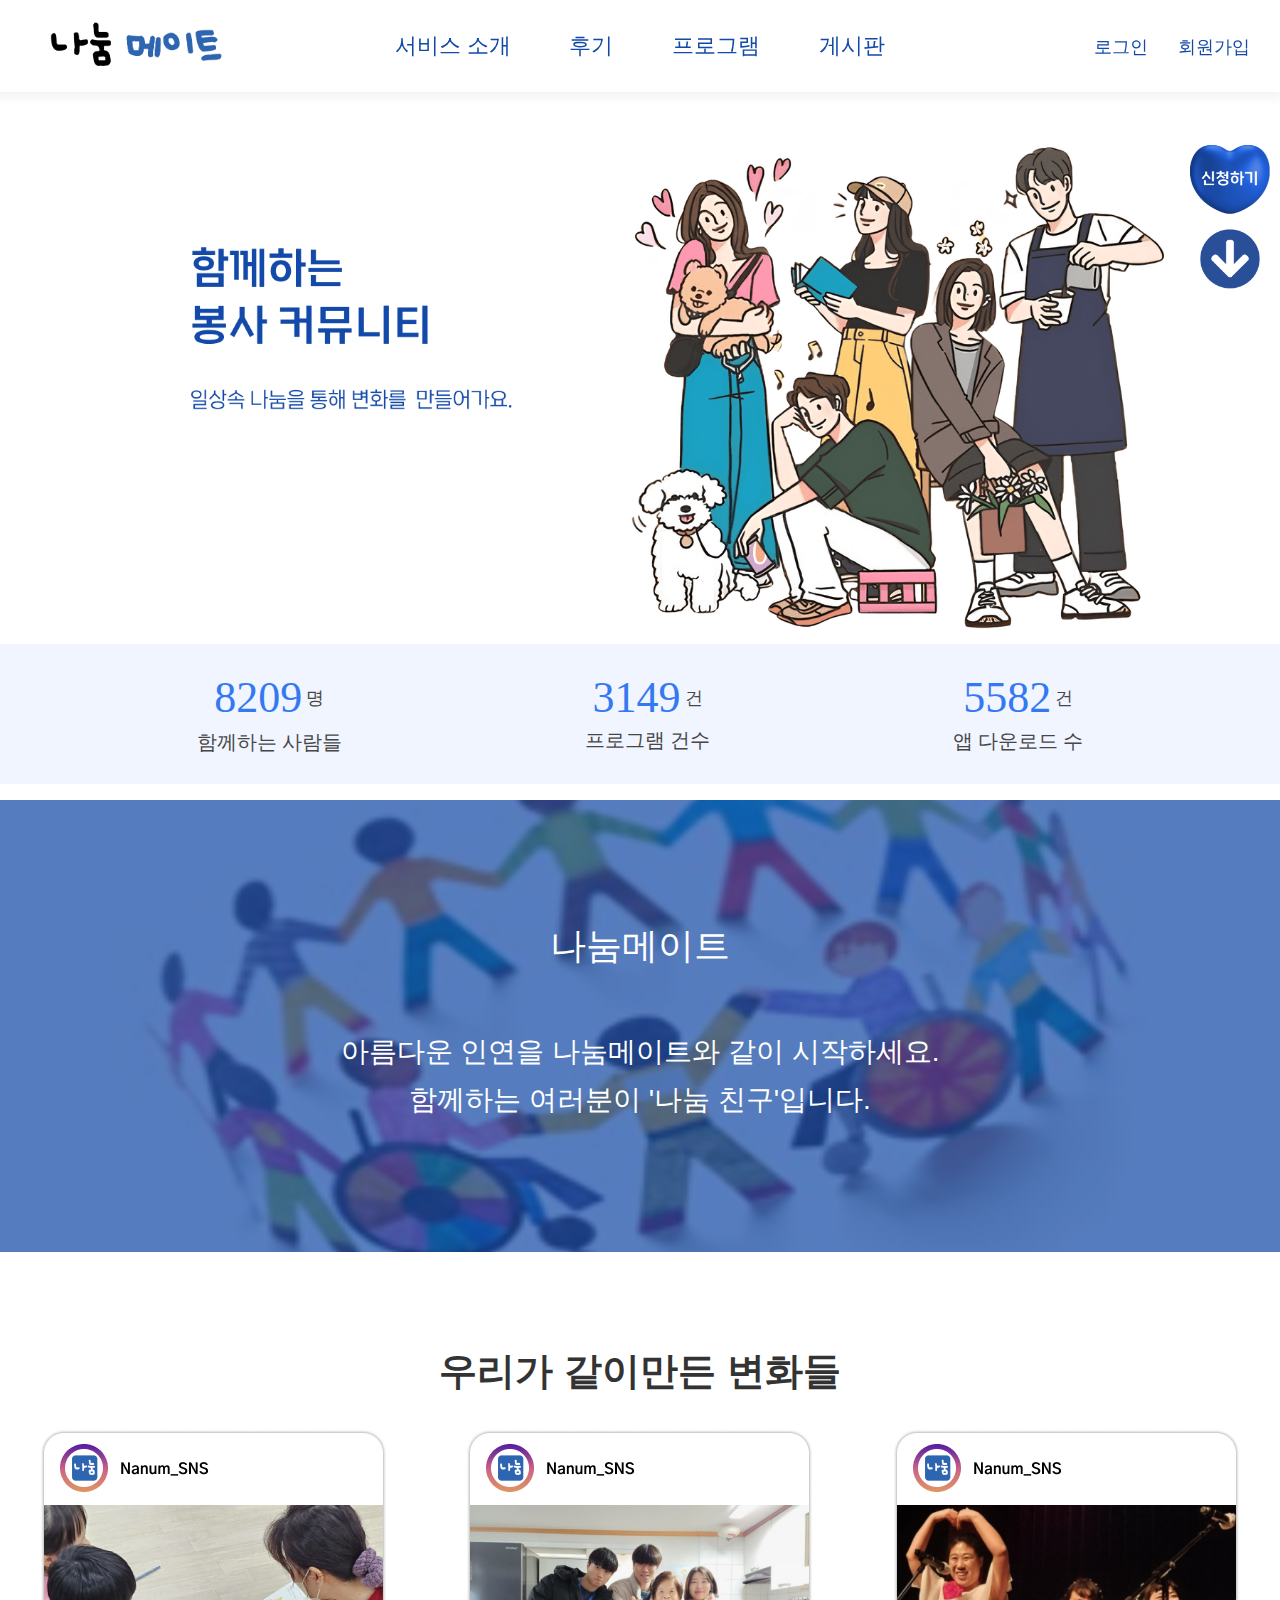
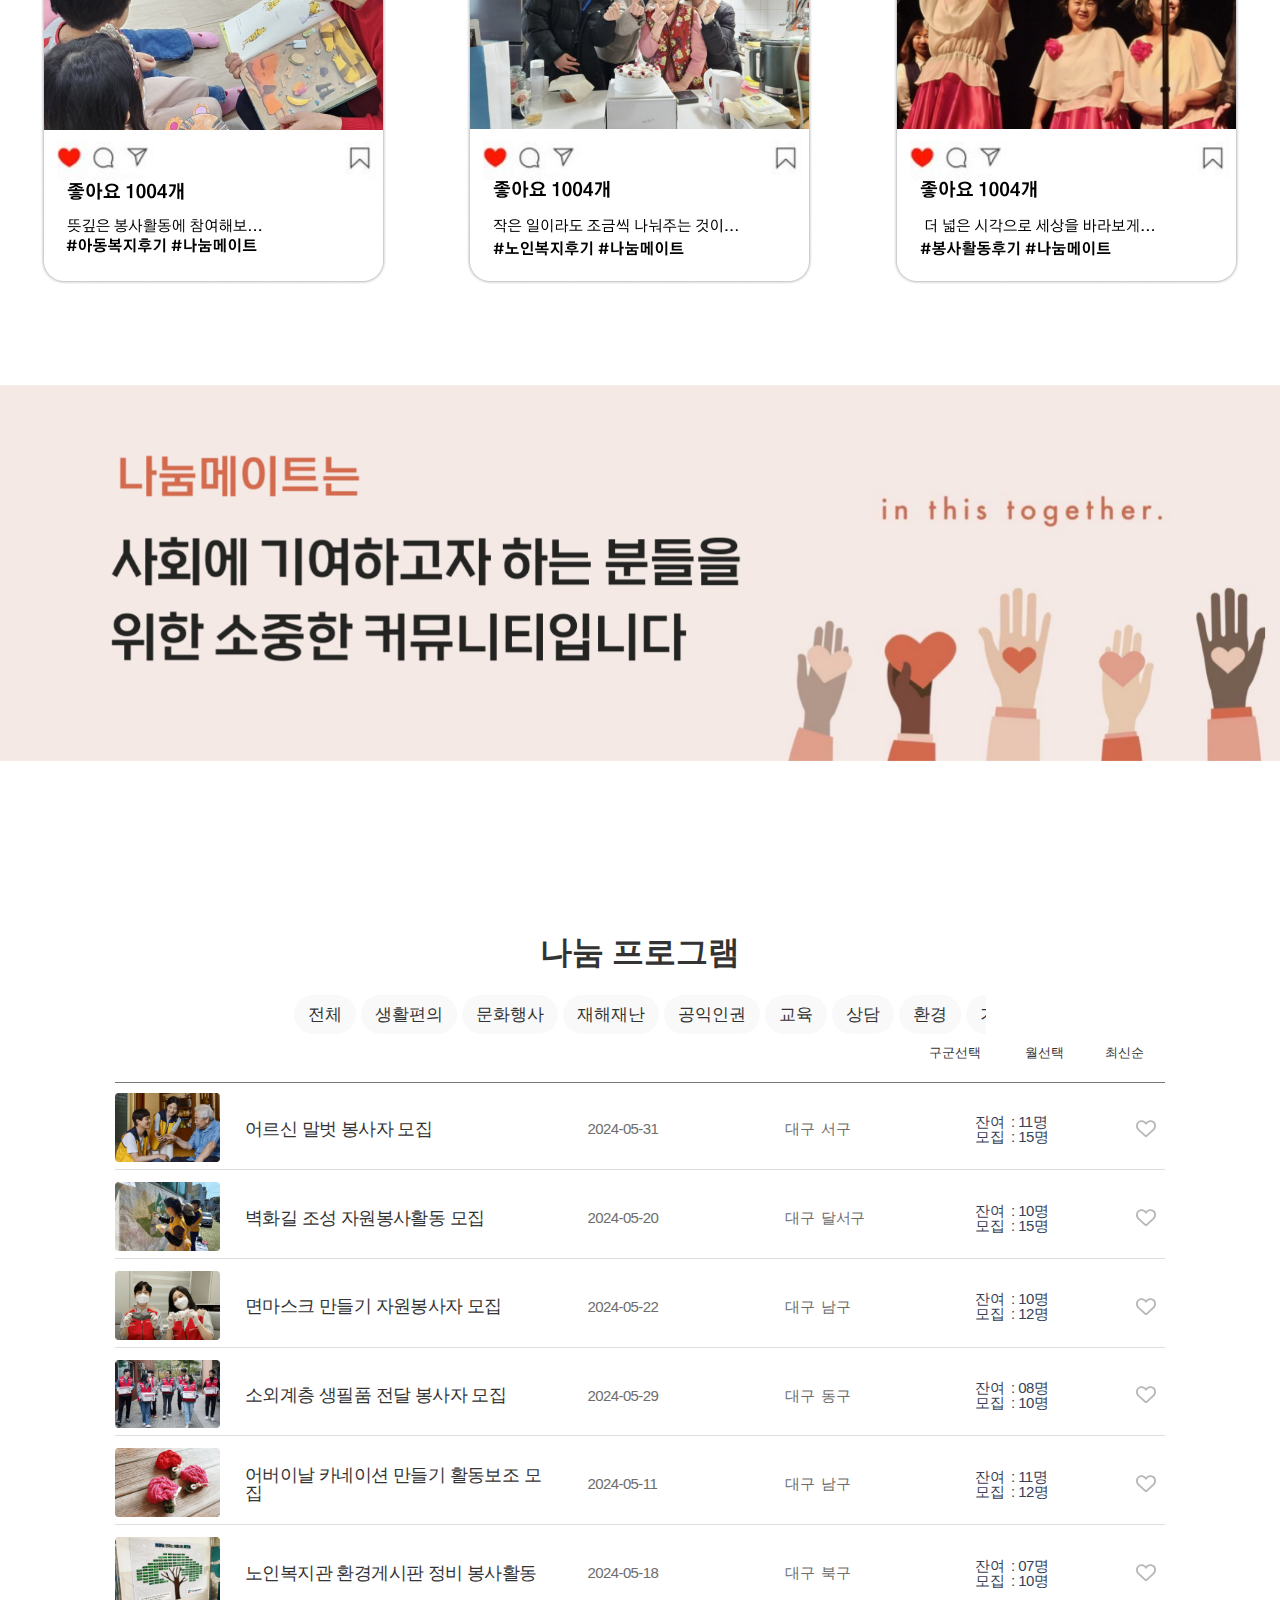
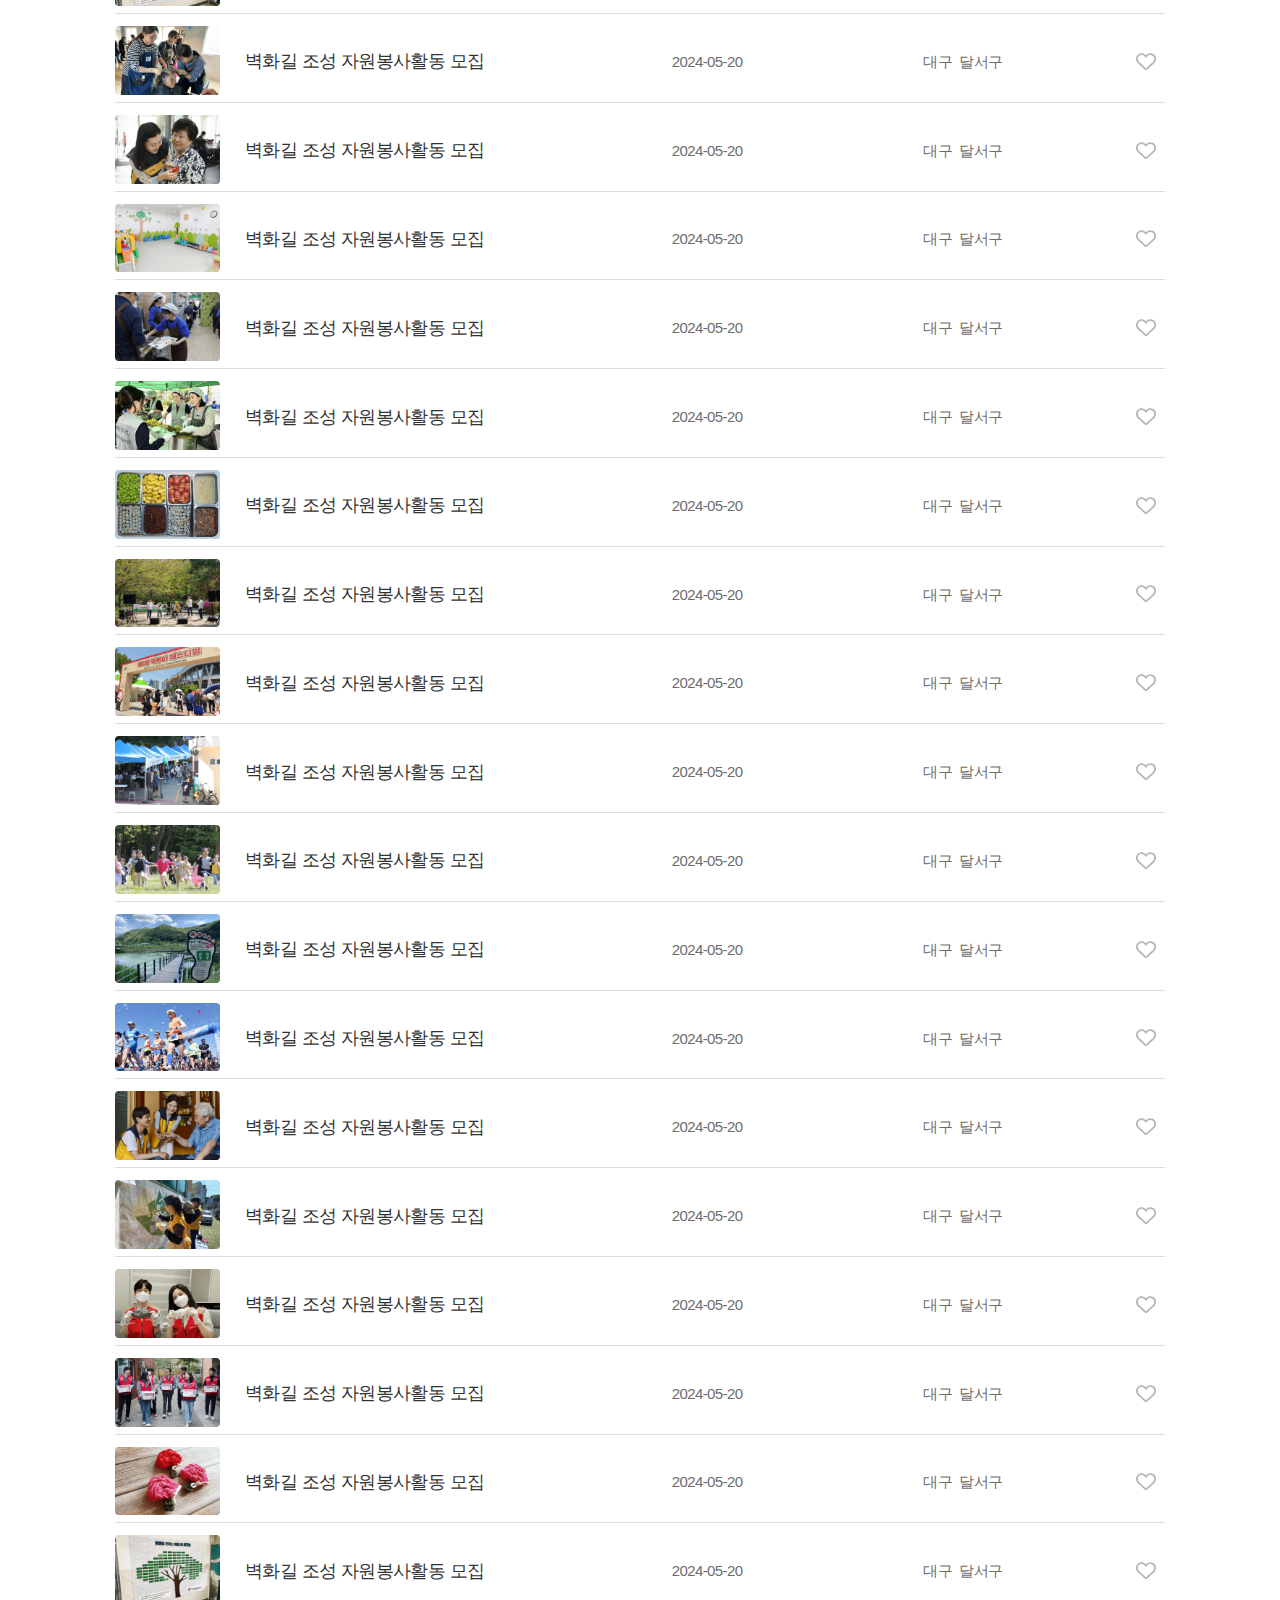
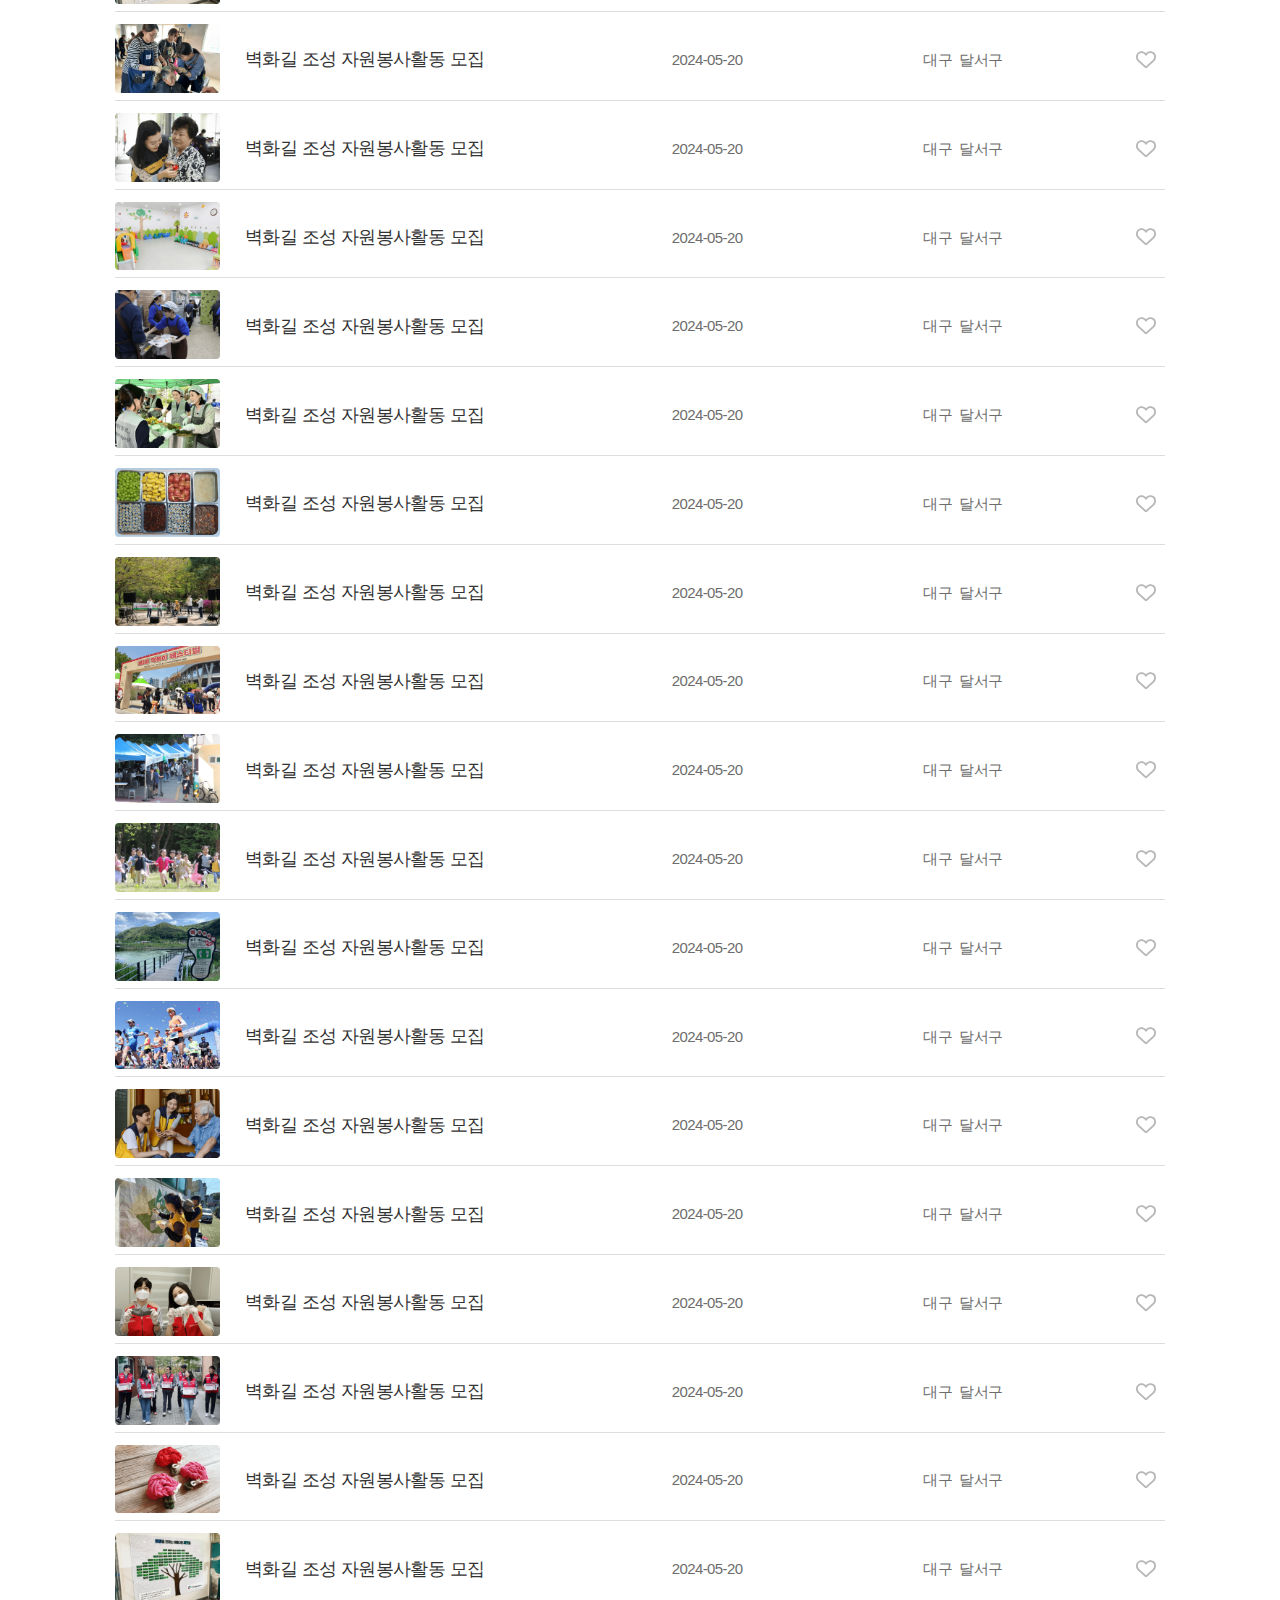
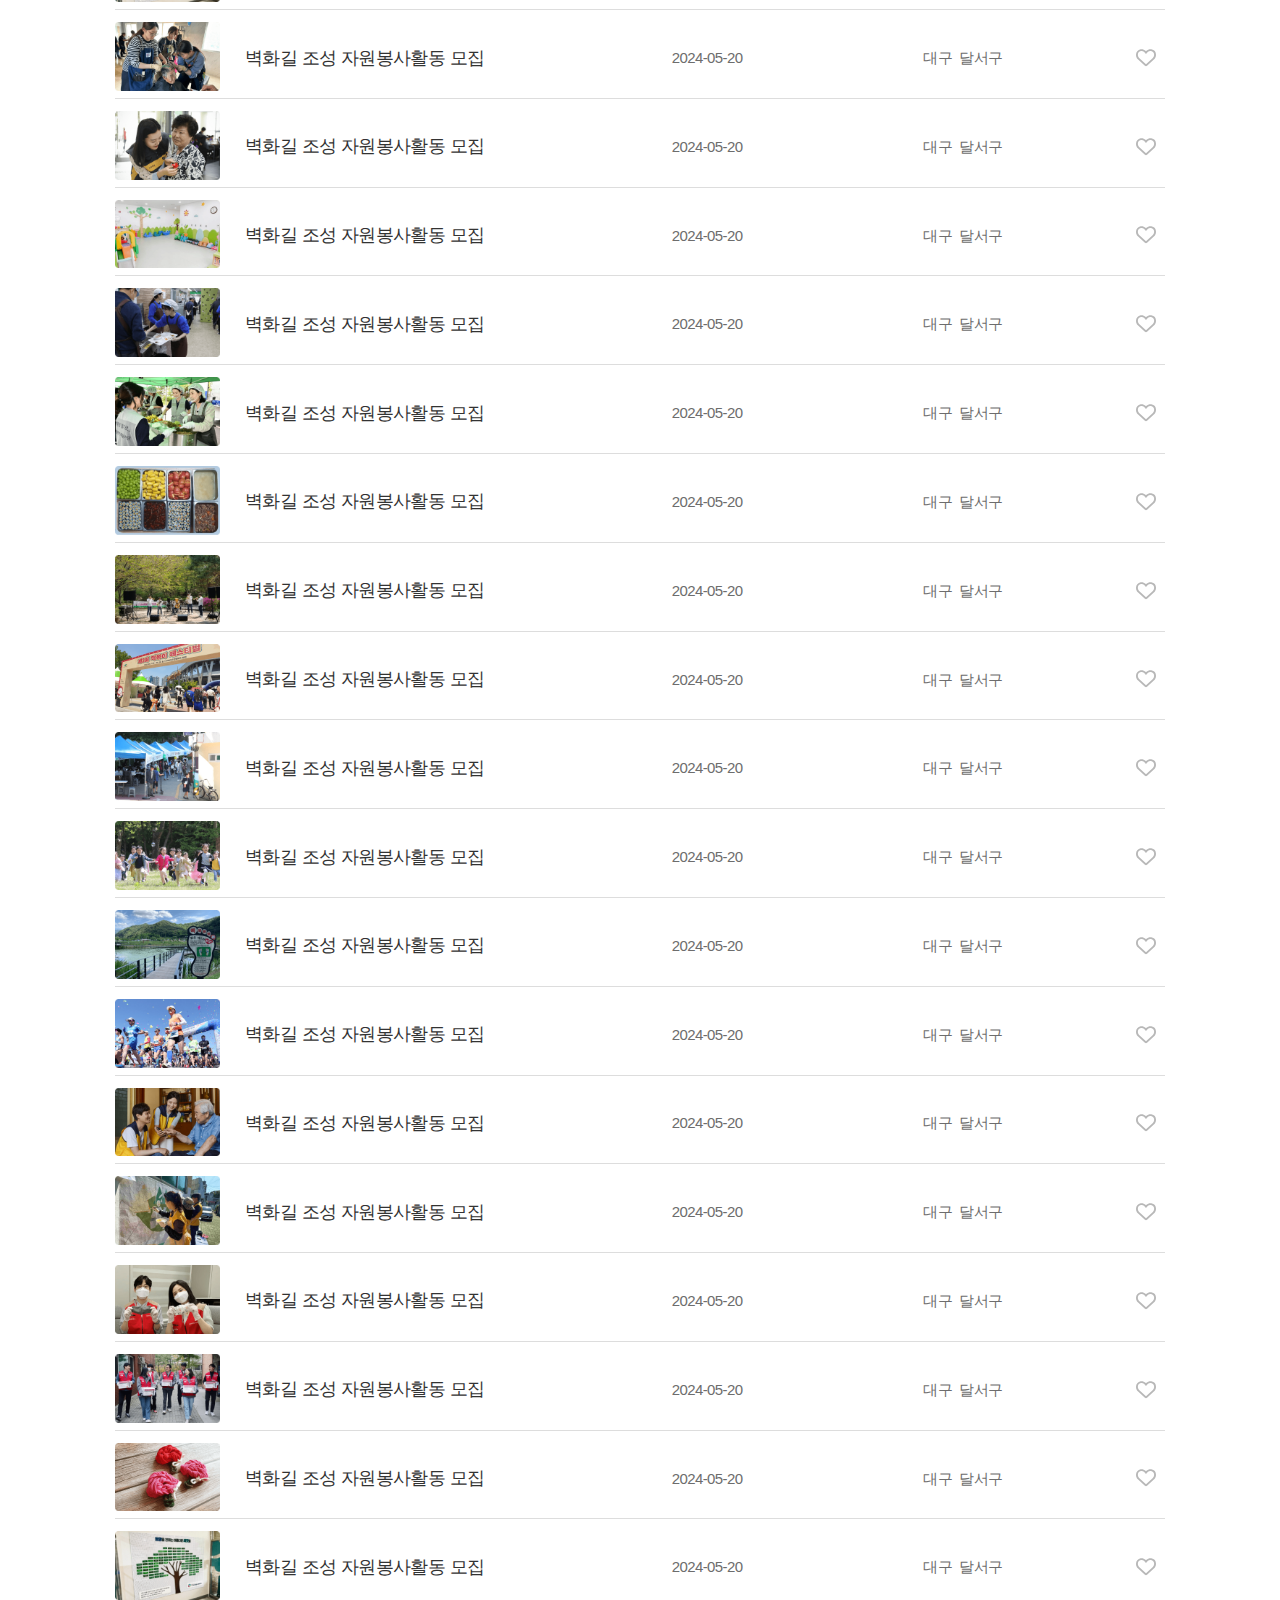
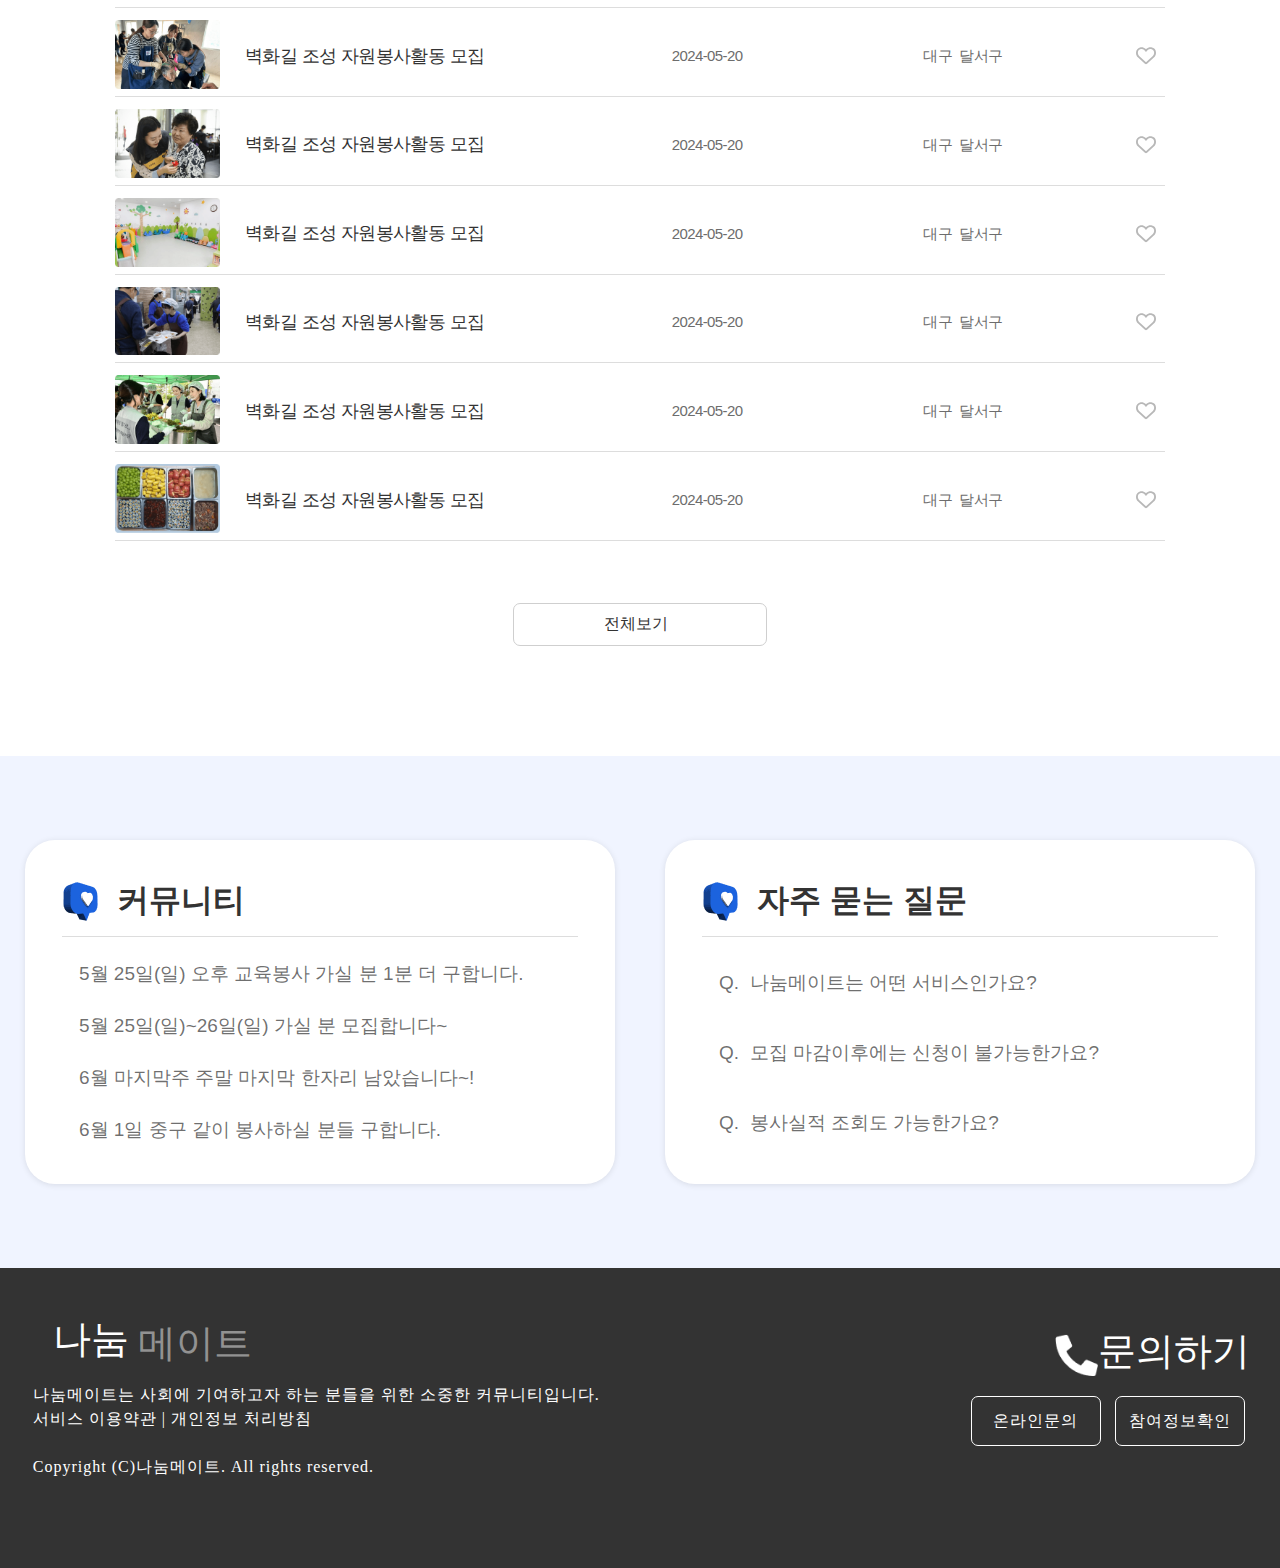
==== commit 57d59a59: "no message" ====
--- a/index.html
+++ b/index.html
@@ -1150,7 +1150,7 @@
 
       <!-- 전체보기 버튼 -->
       <div class="pgn">
-        <a href="list.html">전체보기&nbsp&nbsp<i class="fas fa-light fa-chevron-right"></i></ㅁ>
+        <a href="list.html">전체보기&nbsp&nbsp<i class="fas fa-light fa-chevron-right"></i></a>
       </div>
     </div>
 
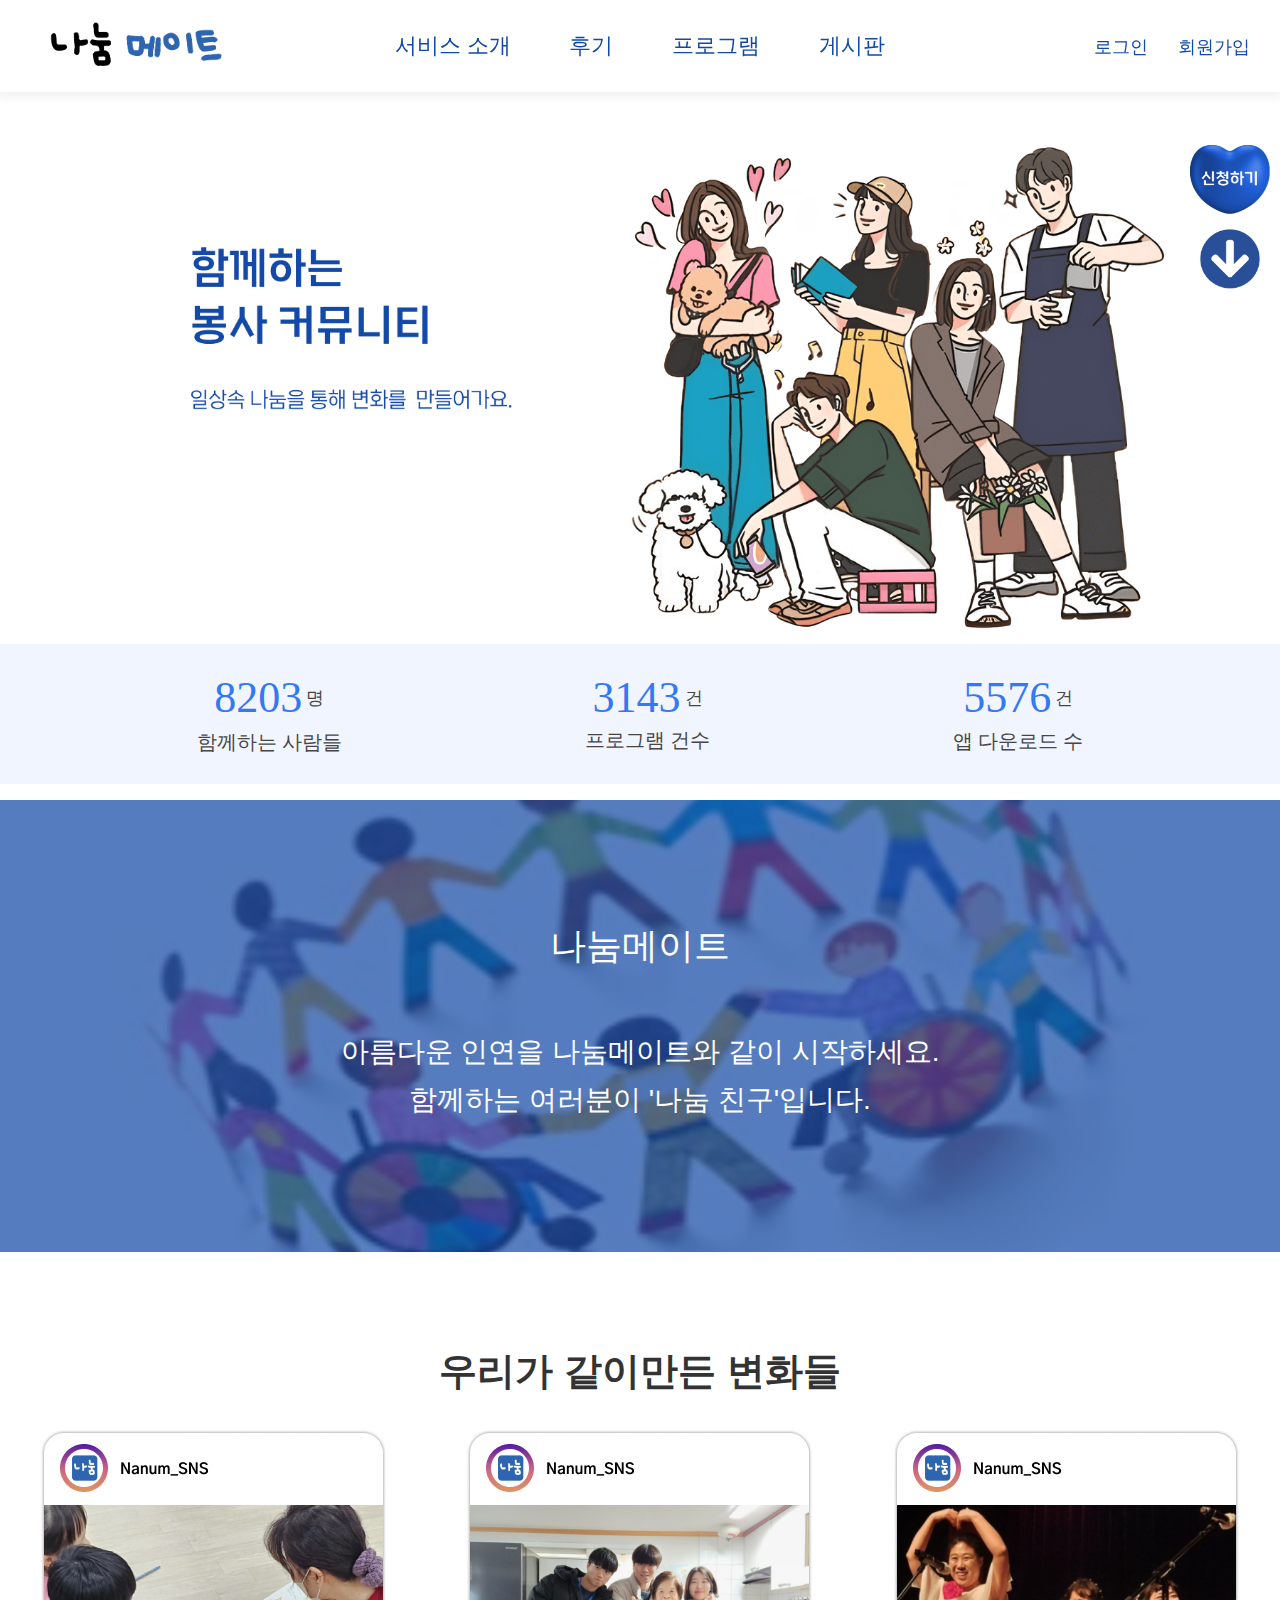
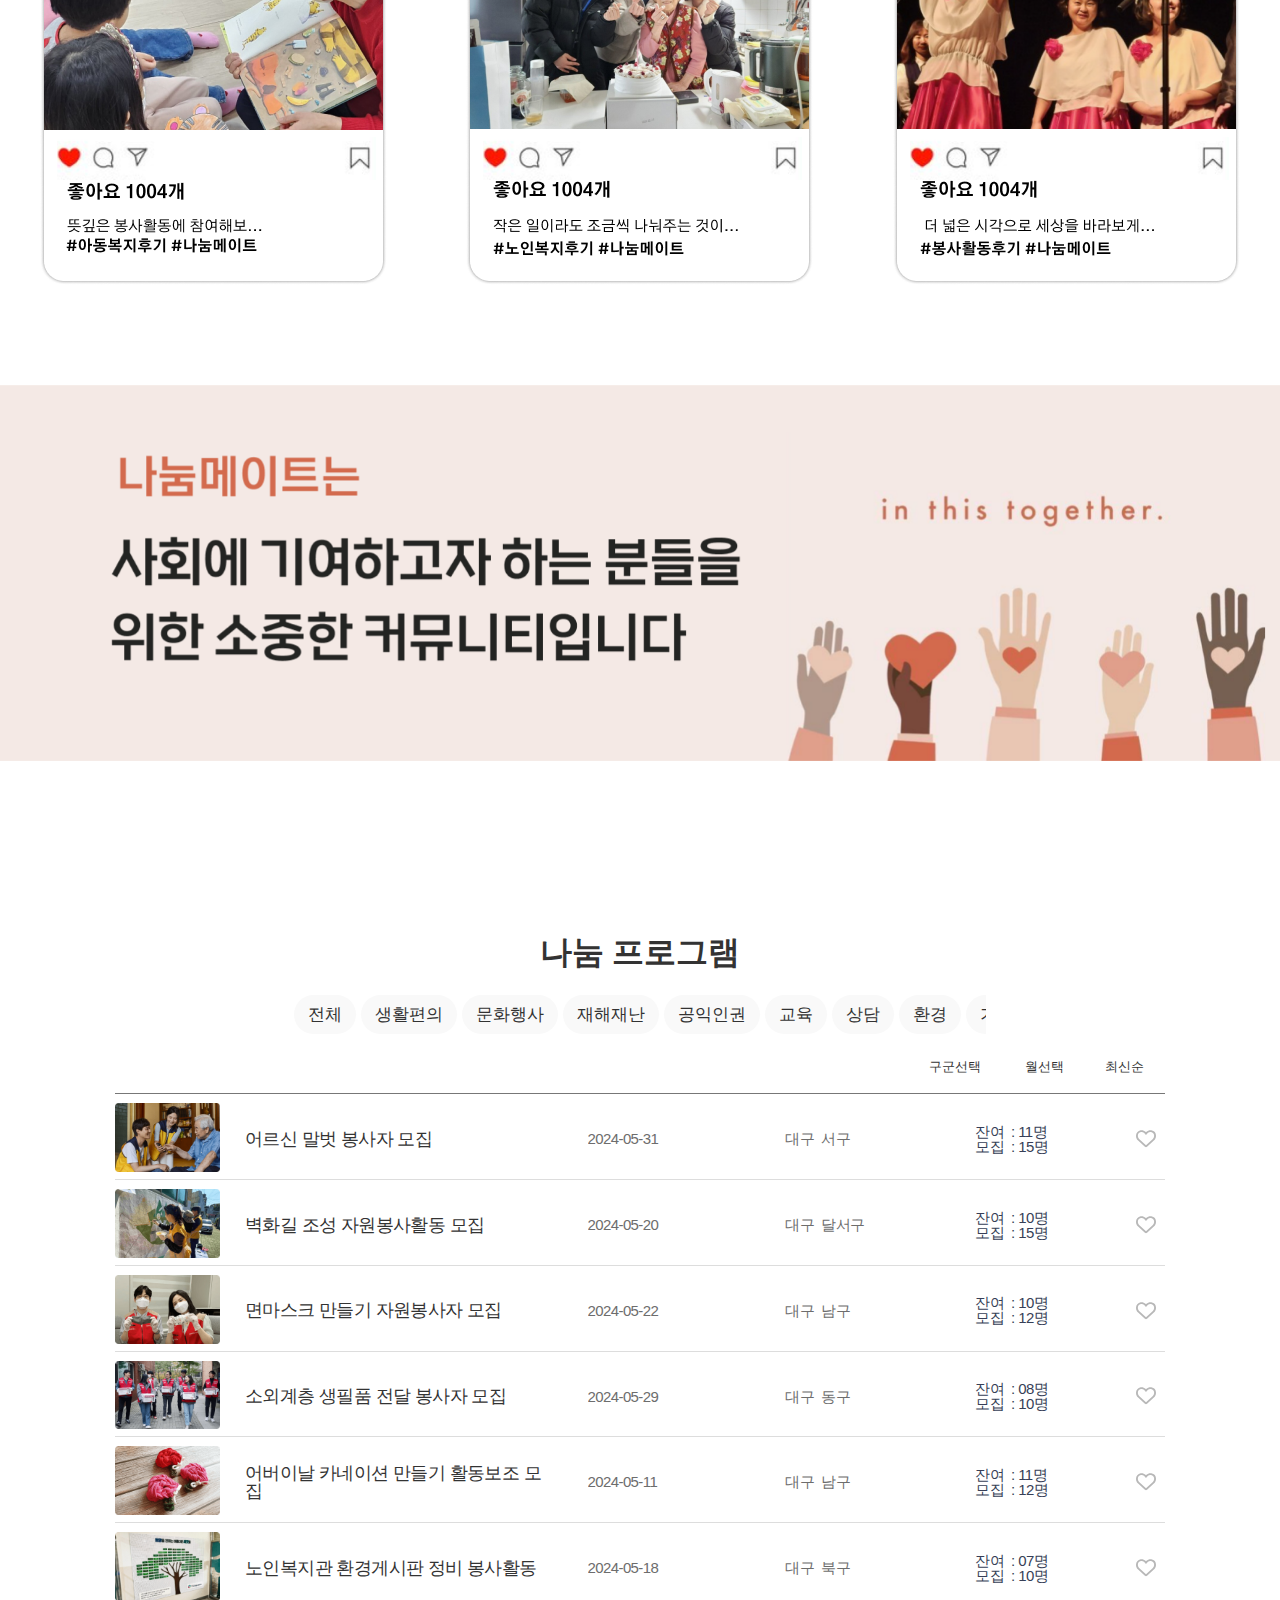
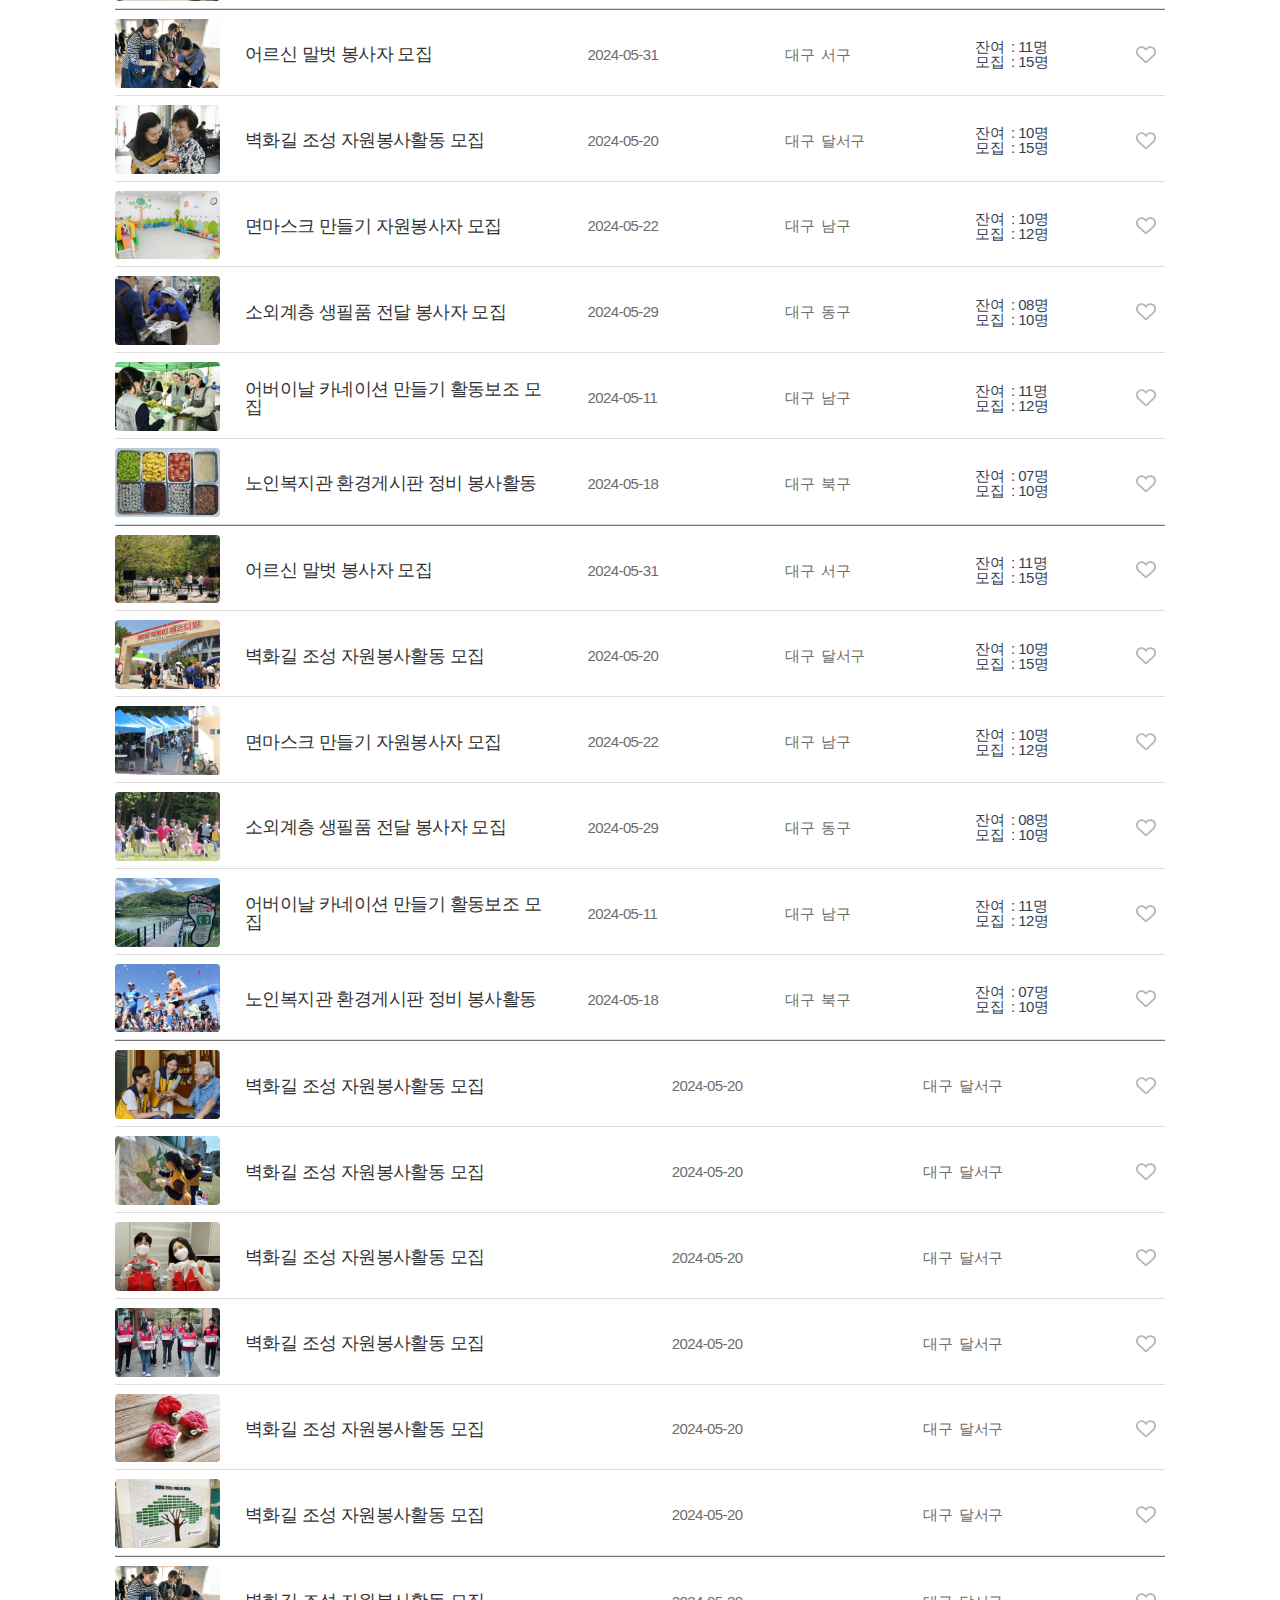
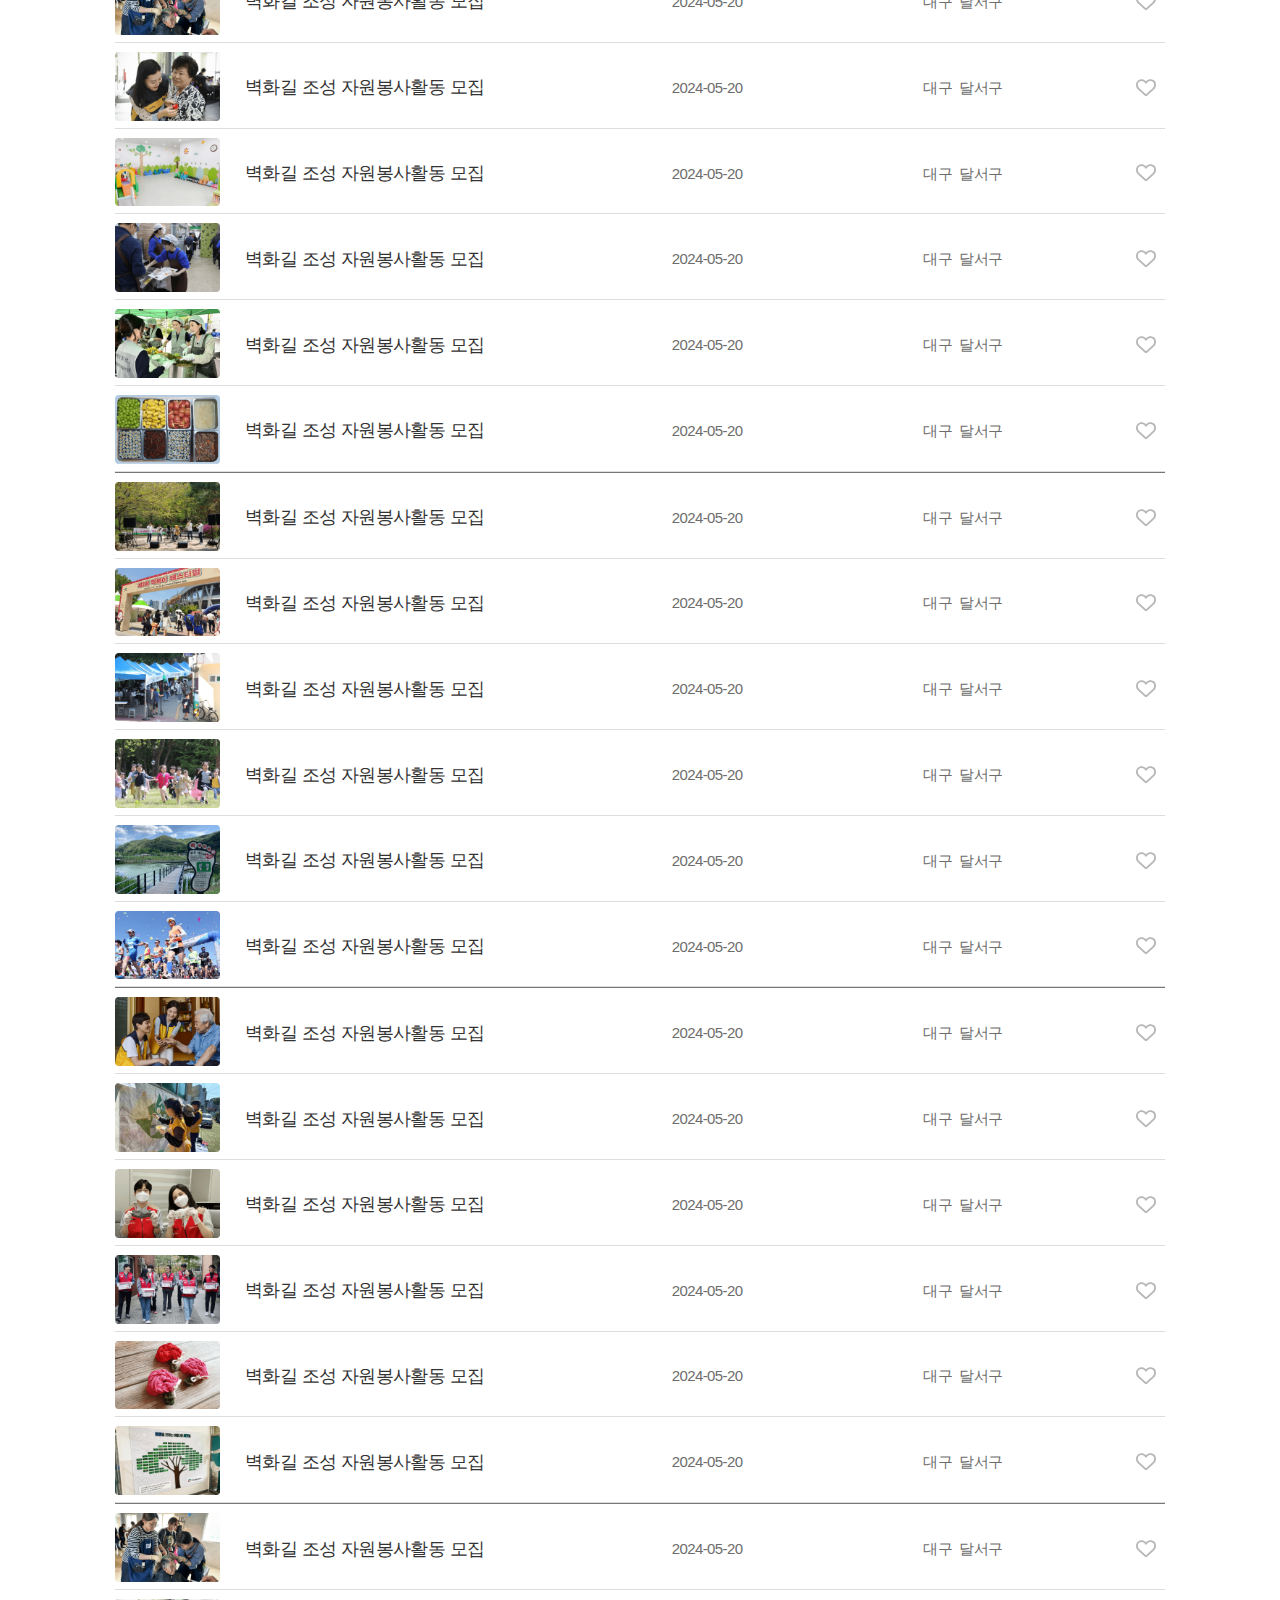
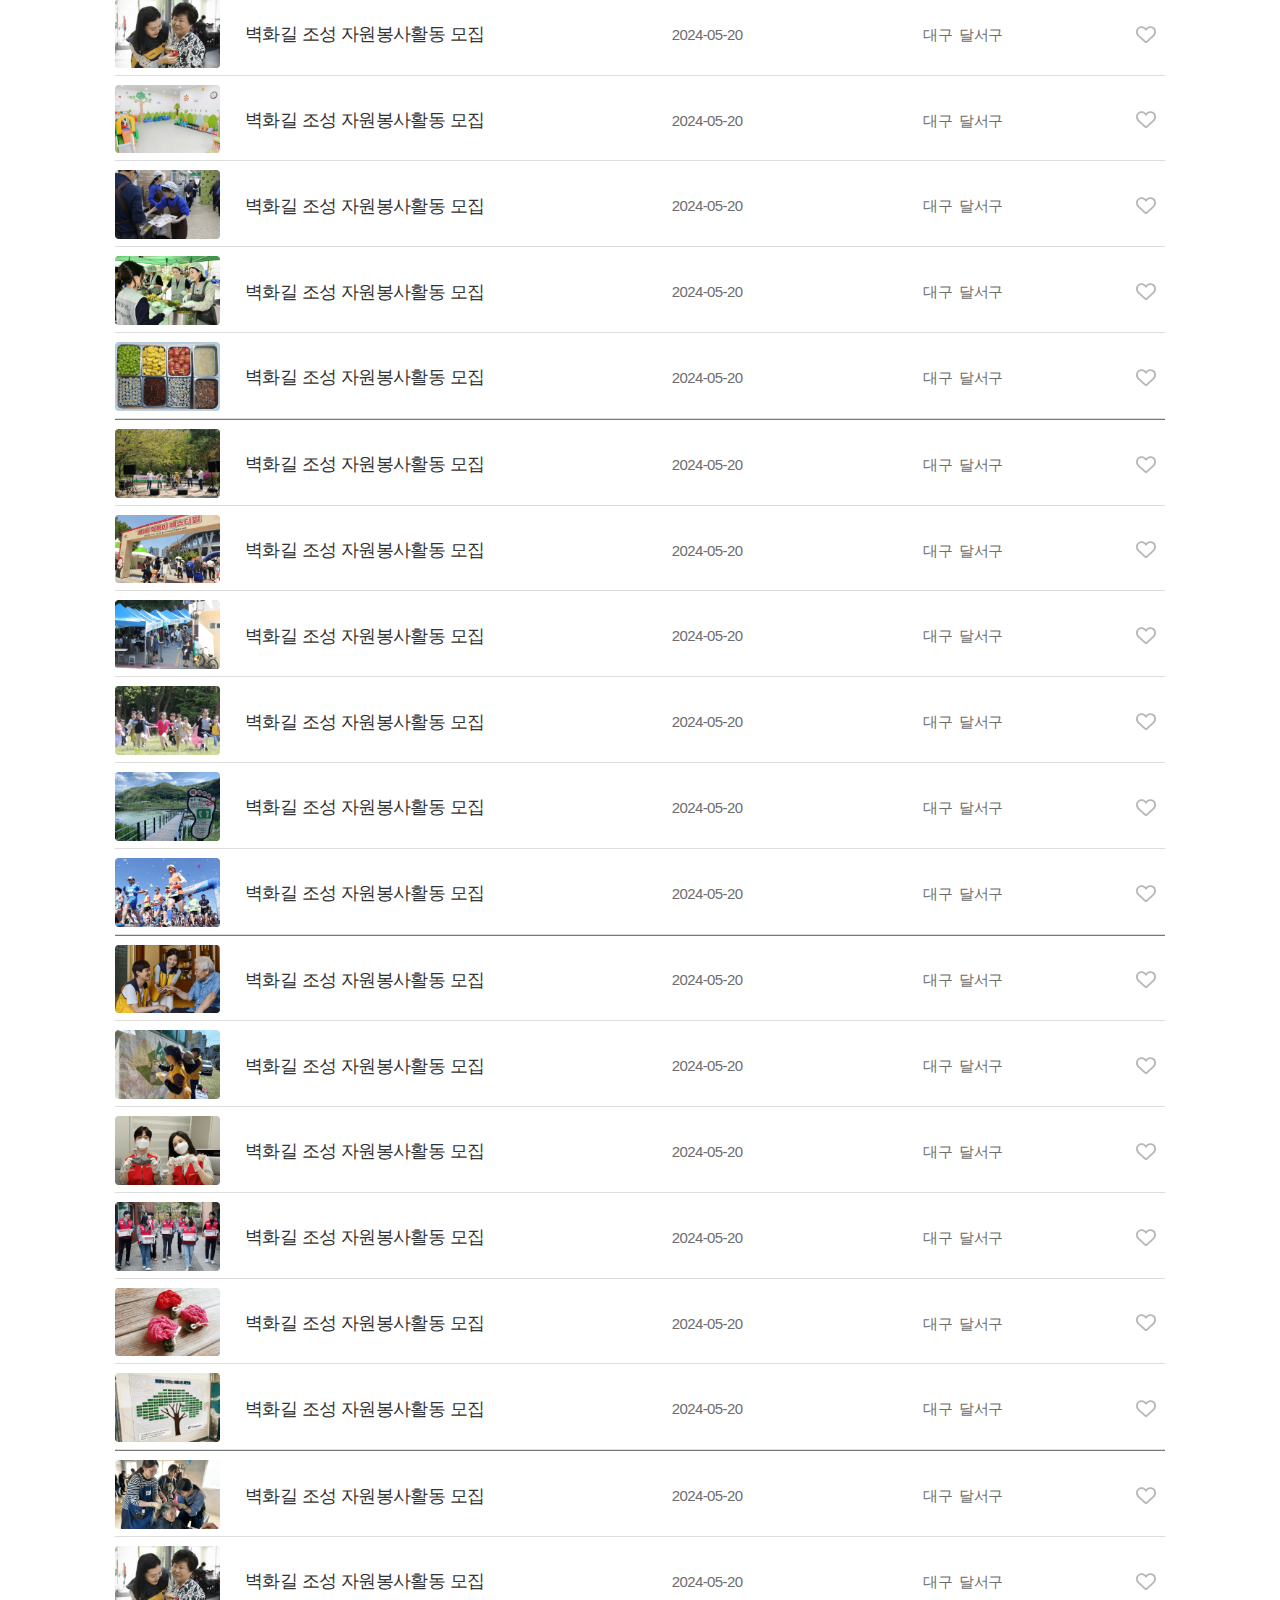
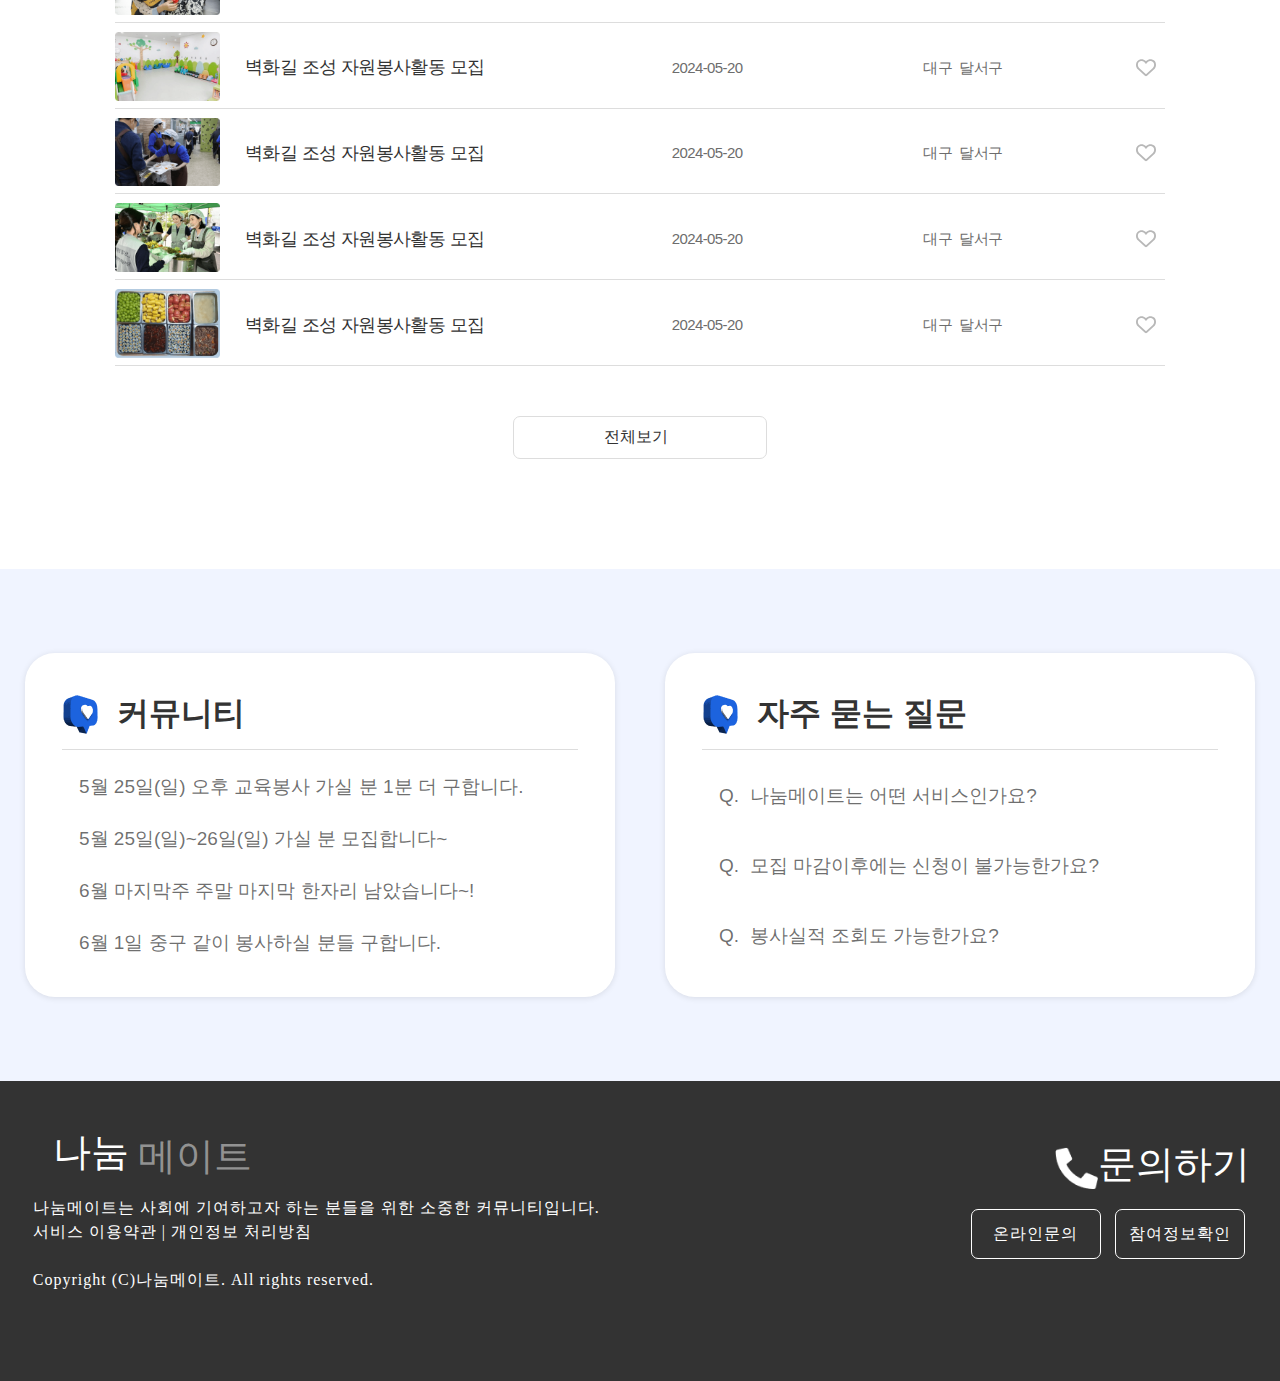
==== commit 09e8c355: "상세페이지 수정" ====
--- a/index.html
+++ b/index.html
@@ -259,8 +259,6 @@
         </ul>
       </div>
 
-      <hr class="section2-hr" />
-
       <!-- 전체 카테고리-->
       <div class="all-list" id="work01">
         <div class="list-wrap">
@@ -353,11 +351,12 @@
       <div class="all-list" id="work02">
         <div class="list-wrap">
           <div class="img-box">
-            <a href="#">
+            <a href="sub2.html">
               <img class="img1" src="images/kyungran/2-1.png" alt="봉사이미지" />
-              <span class="span1">벽화길 조성 자원봉사활동 모집</span>
-              <span> 2024-05-20</span>
-              <span>대구 &nbsp달서구</span>
+              <span class="span1">어르신 말벗 봉사자 모집</span>
+              <span> 2024-05-31</span>
+              <span>대구 &nbsp서구</span>
+              <span>잔여&nbsp&nbsp:&nbsp11명 <br />모집&nbsp&nbsp:&nbsp15명</span>
             </a>
             <button type="button" class="hart-icon"></button>
           </div>
@@ -367,24 +366,27 @@
               <span class="span1">벽화길 조성 자원봉사활동 모집</span>
               <span> 2024-05-20 </span>
               <span>대구 &nbsp달서구</span>
+              <span>잔여&nbsp&nbsp:&nbsp10명 <br />모집&nbsp&nbsp:&nbsp15명</span>
             </a>
             <button type="button" class="hart-icon"></button>
           </div>
           <div class="img-box">
             <a href="#">
               <img class="img1" src="images/kyungran/2-3.png" alt="봉사이미지" />
-              <span class="span1">벽화길 조성 자원봉사활동 모집</span>
-              <span> 2024-05-20 </span>
-              <span>대구 &nbsp달서구</span>
+              <span class="span1">면마스크 만들기 자원봉사자 모집</span>
+              <span> 2024-05-22 </span>
+              <span>대구 &nbsp남구</span>
+              <span>잔여&nbsp&nbsp:&nbsp10명 <br />모집&nbsp&nbsp:&nbsp12명</span>
             </a>
             <button type="button" class="hart-icon"></button>
           </div>
           <div class="img-box">
             <a href="#">
               <img class="img1" src="images/kyungran/2-4.png" alt="봉사이미지" />
-              <span class="span1">벽화길 조성 자원봉사활동 모집</span>
-              <span> 2024-05-20 </span>
-              <span>대구 &nbsp달서구</span>
+              <span class="span1">의료시설 업무보조 봉사자 모집</span>
+              <span> 2024-06-03 </span>
+              <span>대구 &nbsp중구</span>
+              <span>잔여&nbsp&nbsp:&nbsp15명 <br />모집&nbsp&nbsp:&nbsp25명</span>
             </a>
             <button type="button" class="hart-icon"></button>
           </div>
@@ -393,36 +395,40 @@
           <div class="img-box">
             <a href="#">
               <img class="img1" src="images/kyungran/2-5.png" alt="봉사이미지" />
-              <span class="span1">벽화길 조성 자원봉사활동 모집</span>
-              <span> 2024-05-20 </span>
-              <span>대구 &nbsp달서구</span>
+              <span class="span1">소외계층 생필품 전달 봉사자 모집</span>
+              <span> 2024-05-29 </span>
+              <span>대구 &nbsp동구</span>
+              <span>잔여&nbsp&nbsp:&nbsp08명 <br />모집&nbsp&nbsp:&nbsp10명</span>
             </a>
             <button type="button" class="hart-icon"></button>
           </div>
           <div class="img-box">
             <a href="#">
               <img class="img1" src="images/kyungran/2-6.png" alt="봉사이미지" />
-              <span class="span1">벽화길 조성 자원봉사활동 모집</span>
-              <span> 2024-05-20 </span>
-              <span>대구 &nbsp달서구</span>
+              <span class="span1">어버이날 카네이션 만들기 활동보조 모집</span>
+              <span> 2024-05-11 </span>
+              <span>대구 &nbsp남구</span>
+              <span>잔여&nbsp&nbsp:&nbsp11명 <br />모집&nbsp&nbsp:&nbsp12명</span>
             </a>
             <button type="button" class="hart-icon"></button>
           </div>
           <div class="img-box">
             <a href="#">
               <img class="img1" src="images/kyungran/2-7.png" alt="봉사이미지" />
-              <span class="span1">벽화길 조성 자원봉사활동 모집</span>
-              <span> 2024-05-20 </span>
-              <span>대구 &nbsp달서구</span>
+              <span class="span1">노인복지관 환경게시판 정비 봉사활동</span>
+              <span> 2024-05-18 </span>
+              <span>대구 &nbsp북구</span>
+              <span>잔여&nbsp&nbsp:&nbsp07명 <br />모집&nbsp&nbsp:&nbsp10명</span>
             </a>
             <button type="button" class="hart-icon"></button>
           </div>
           <div class="img-box">
             <a href="#">
               <img class="img1" src="images/kyungran/2-8.png" alt="봉사이미지" />
-              <span class="span1">벽화길 조성 자원봉사활동 모집</span>
-              <span> 2024-05-20 </span>
-              <span>대구 &nbsp달서구</span>
+              <span class="span1">금호강변 환경정화 봉사자 모집</span>
+              <span> 2024-05-30 </span>
+              <span>대구 &nbsp달성군</span>
+              <span>잔여&nbsp&nbsp:&nbsp15명 <br />모집&nbsp&nbsp:&nbsp30명</span>
             </a>
             <button type="button" class="hart-icon"></button>
           </div>
@@ -433,11 +439,12 @@
       <div class="all-list" id="work03">
         <div class="list-wrap">
           <div class="img-box">
-            <a href="#">
+            <a href="sub2.html">
               <img class="img1" src="images/kyungran/3-1.png" alt="봉사이미지" />
-              <span class="span1">벽화길 조성 자원봉사활동 모집</span>
-              <span> 2024-05-20</span>
-              <span>대구 &nbsp달서구</span>
+              <span class="span1">어르신 말벗 봉사자 모집</span>
+              <span> 2024-05-31</span>
+              <span>대구 &nbsp서구</span>
+              <span>잔여&nbsp&nbsp:&nbsp11명 <br />모집&nbsp&nbsp:&nbsp15명</span>
             </a>
             <button type="button" class="hart-icon"></button>
           </div>
@@ -447,24 +454,27 @@
               <span class="span1">벽화길 조성 자원봉사활동 모집</span>
               <span> 2024-05-20 </span>
               <span>대구 &nbsp달서구</span>
+              <span>잔여&nbsp&nbsp:&nbsp10명 <br />모집&nbsp&nbsp:&nbsp15명</span>
             </a>
             <button type="button" class="hart-icon"></button>
           </div>
           <div class="img-box">
             <a href="#">
               <img class="img1" src="images/kyungran/3-3.png" alt="봉사이미지" />
-              <span class="span1">벽화길 조성 자원봉사활동 모집</span>
-              <span> 2024-05-20 </span>
-              <span>대구 &nbsp달서구</span>
+              <span class="span1">면마스크 만들기 자원봉사자 모집</span>
+              <span> 2024-05-22 </span>
+              <span>대구 &nbsp남구</span>
+              <span>잔여&nbsp&nbsp:&nbsp10명 <br />모집&nbsp&nbsp:&nbsp12명</span>
             </a>
             <button type="button" class="hart-icon"></button>
           </div>
           <div class="img-box">
             <a href="#">
               <img class="img1" src="images/kyungran/3-4.png" alt="봉사이미지" />
-              <span class="span1">벽화길 조성 자원봉사활동 모집</span>
-              <span> 2024-05-20 </span>
-              <span>대구 &nbsp달서구</span>
+              <span class="span1">의료시설 업무보조 봉사자 모집</span>
+              <span> 2024-06-03 </span>
+              <span>대구 &nbsp중구</span>
+              <span>잔여&nbsp&nbsp:&nbsp15명 <br />모집&nbsp&nbsp:&nbsp25명</span>
             </a>
             <button type="button" class="hart-icon"></button>
           </div>
@@ -473,36 +483,40 @@
           <div class="img-box">
             <a href="#">
               <img class="img1" src="images/kyungran/3-5.png" alt="봉사이미지" />
-              <span class="span1">벽화길 조성 자원봉사활동 모집</span>
-              <span> 2024-05-20 </span>
-              <span>대구 &nbsp달서구</span>
+              <span class="span1">소외계층 생필품 전달 봉사자 모집</span>
+              <span> 2024-05-29 </span>
+              <span>대구 &nbsp동구</span>
+              <span>잔여&nbsp&nbsp:&nbsp08명 <br />모집&nbsp&nbsp:&nbsp10명</span>
             </a>
             <button type="button" class="hart-icon"></button>
           </div>
           <div class="img-box">
             <a href="#">
               <img class="img1" src="images/kyungran/3-6.png" alt="봉사이미지" />
-              <span class="span1">벽화길 조성 자원봉사활동 모집</span>
-              <span> 2024-05-20 </span>
-              <span>대구 &nbsp달서구</span>
+              <span class="span1">어버이날 카네이션 만들기 활동보조 모집</span>
+              <span> 2024-05-11 </span>
+              <span>대구 &nbsp남구</span>
+              <span>잔여&nbsp&nbsp:&nbsp11명 <br />모집&nbsp&nbsp:&nbsp12명</span>
             </a>
             <button type="button" class="hart-icon"></button>
           </div>
           <div class="img-box">
             <a href="#">
               <img class="img1" src="images/kyungran/3-7.png" alt="봉사이미지" />
-              <span class="span1">벽화길 조성 자원봉사활동 모집</span>
-              <span> 2024-05-20 </span>
-              <span>대구 &nbsp달서구</span>
+              <span class="span1">노인복지관 환경게시판 정비 봉사활동</span>
+              <span> 2024-05-18 </span>
+              <span>대구 &nbsp북구</span>
+              <span>잔여&nbsp&nbsp:&nbsp07명 <br />모집&nbsp&nbsp:&nbsp10명</span>
             </a>
             <button type="button" class="hart-icon"></button>
           </div>
           <div class="img-box">
             <a href="#">
               <img class="img1" src="images/kyungran/3-8.png" alt="봉사이미지" />
-              <span class="span1">벽화길 조성 자원봉사활동 모집</span>
-              <span> 2024-05-20 </span>
-              <span>대구 &nbsp달서구</span>
+              <span class="span1">금호강변 환경정화 봉사자 모집</span>
+              <span> 2024-05-30 </span>
+              <span>대구 &nbsp달성군</span>
+              <span>잔여&nbsp&nbsp:&nbsp15명 <br />모집&nbsp&nbsp:&nbsp30명</span>
             </a>
             <button type="button" class="hart-icon"></button>
           </div>
@@ -1178,6 +1192,7 @@
         </div>
       </div>
     </div>
+
 
     <footer>
       <div class="inner">
--- a/css/kyungran.css
+++ b/css/kyungran.css
@@ -53,7 +53,7 @@
   position: relative;
   display: flex;
   justify-content: flex-end;
-  padding: 4px 0 14px;
+  padding: 18px 0 11px;
   gap: 4px;
 }
 /* 토글기능 */
@@ -243,19 +243,21 @@
   border-bottom: 2px solid rgba(0, 0, 0, 0);
   padding: 9px 0 1px;
 }
-.section2-hr {
+/* .section2-hr {
   margin-bottom: 10px;
   background-color: #777777;
   height: 1px;
   border: 0;
-}
+} */
+
 /* 봉사모집 한줄 묶음 */
 .list-wrap {
   position: relative;
   display: flex;
   flex-direction: column;
-  padding-bottom: 12px;
-  gap: 12px;
+} 
+.list-wrap:nth-child(1) {
+    border-top: 1px solid #777777;
 }
 .list-wrap hr {
   background: #d2d2d2;
@@ -269,6 +271,7 @@
   min-width: 100px;
   height: 100%;
   text-align: left;
+  padding-top: 9px;
 }
 .list-wrap > .img-box:last-child {
   display: none;
@@ -343,9 +346,9 @@
   margin-bottom: 5px;
 }
 
-.list-wrap .img-box a:hover span , .list-wrap .img-box a:hover{
+.list-wrap .img-box:hover {
   color: #a5a5a5;
-  background-color: #fcfcfc;
+  background-color: rgb(246, 247, 253);
   /* transform: translateY(-1px); */
   /* transition: all 0.1s; */
 }
@@ -381,10 +384,16 @@
   padding: 15px 90px;
   margin-top: 50px;
   line-height: 10px;
-  border: 1px solid #cfcfcf;
+  color: #333;
+  border: 1px solid rgb(221, 221, 221);
   border-radius: 7px;
   background-color: #fff;
-  color: #333;
+  /* box-shadow: rgba(28, 28, 28, 0.1) 0px 1px 6px -1px, rgba(26, 26, 26, 0.06) 0px 1px 4px -1px; */
+}
+.pgn > a:hover {
+    box-shadow: rgba(0, 0, 0, 0.1) 0px 1px 6px -1px, rgba(0, 0, 0, 0.047) 0px 1px 4px -1px;
+    border: 1px solid rgb(221, 221, 221);
+    color: #5f5f5f;
 }
 /* 섹션3 */
 .section3 {
@@ -411,6 +420,7 @@
   padding: 37px;
   box-shadow: rgba(0, 0, 0, 0.1) 0px 1px 6px 0px;
   border-radius: 30px;
+  transition: all 0.27s linear;
 }
 .CM-box .CM span,
 .FAQ-box .FAQ span {
@@ -433,12 +443,12 @@
 .CM-box:hover .fa-plus ,
 .FAQ-box:hover .fa-plus {
   transform: rotate( 360deg );
-  color: #0144b8;
-}
-.CM-box:hover ,
-.FAQ-box:hover {
-  color: #0144b8;
-}
+ /* color: #0144b8; */
+  }
+  /* .CM-box:hover ,
+  .FAQ-box:hover {
+    color: #0144b8;
+  } */
 .section3 .CM-box:hover , .section3 .FAQ-box:hover {
   box-shadow: rgba(0, 0, 0, 0.212) 0px 3px 10px 0px;
    transform: translateY(-9px);
--- a/css/minju.css
+++ b/css/minju.css
@@ -286,7 +286,10 @@
   .section4 h1 {
     font-size: 5vw;
     font-weight: 800;
-    margin-bottom: -10%;
+    margin-bottom: -13%;
+  }
+  .section4 .snstext a img {
+    width: 13%;
   }
   .section4 .nanumsns-swiper {
     display: none;
@@ -329,7 +332,7 @@
   footer .left {
     float: left;
     margin: 8%;
-    margin-top: 6%;
+    margin-top: 10%;
   }
   footer .left .tell {
     display: block;
@@ -367,7 +370,7 @@
     font-weight: 800;
   }
   .section4 .snstext img {
-    width: 15%;
+    width: 5%;
   }
   .snsnanum img {
     border-radius: 10%;
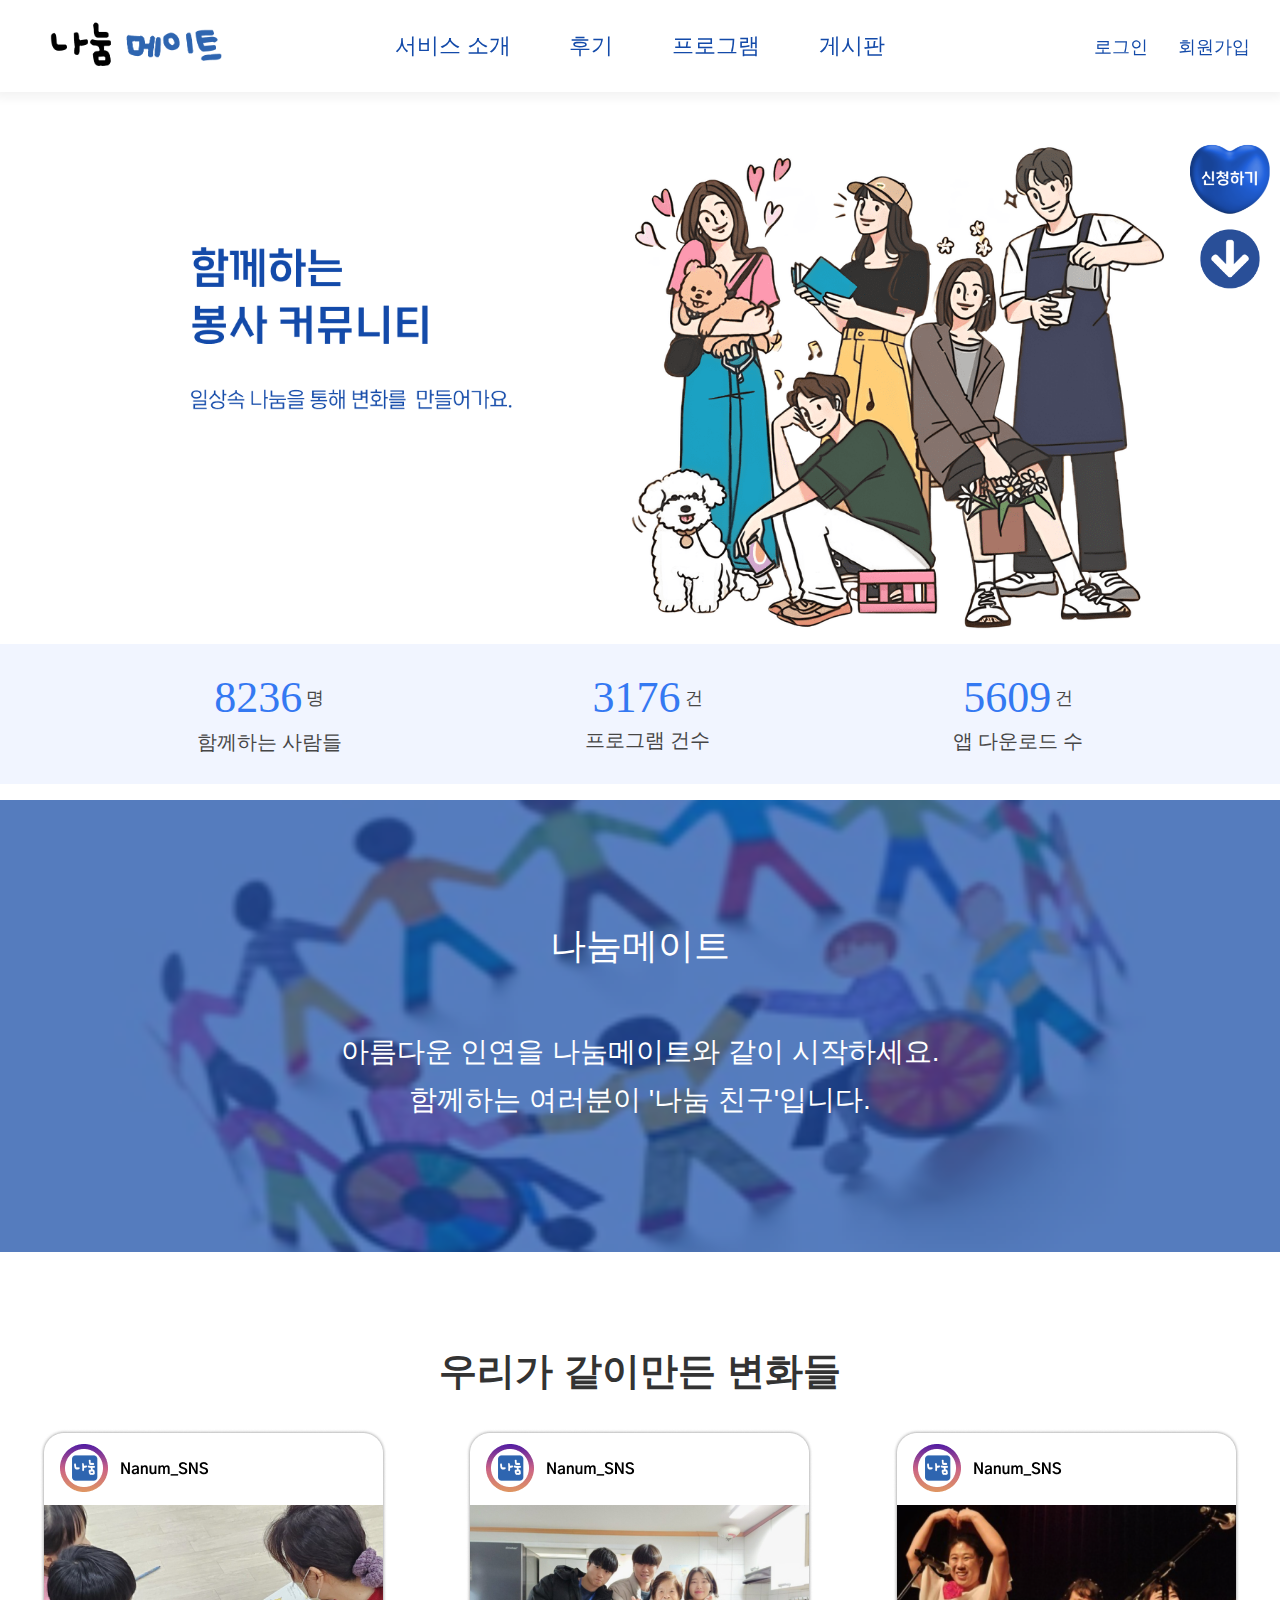
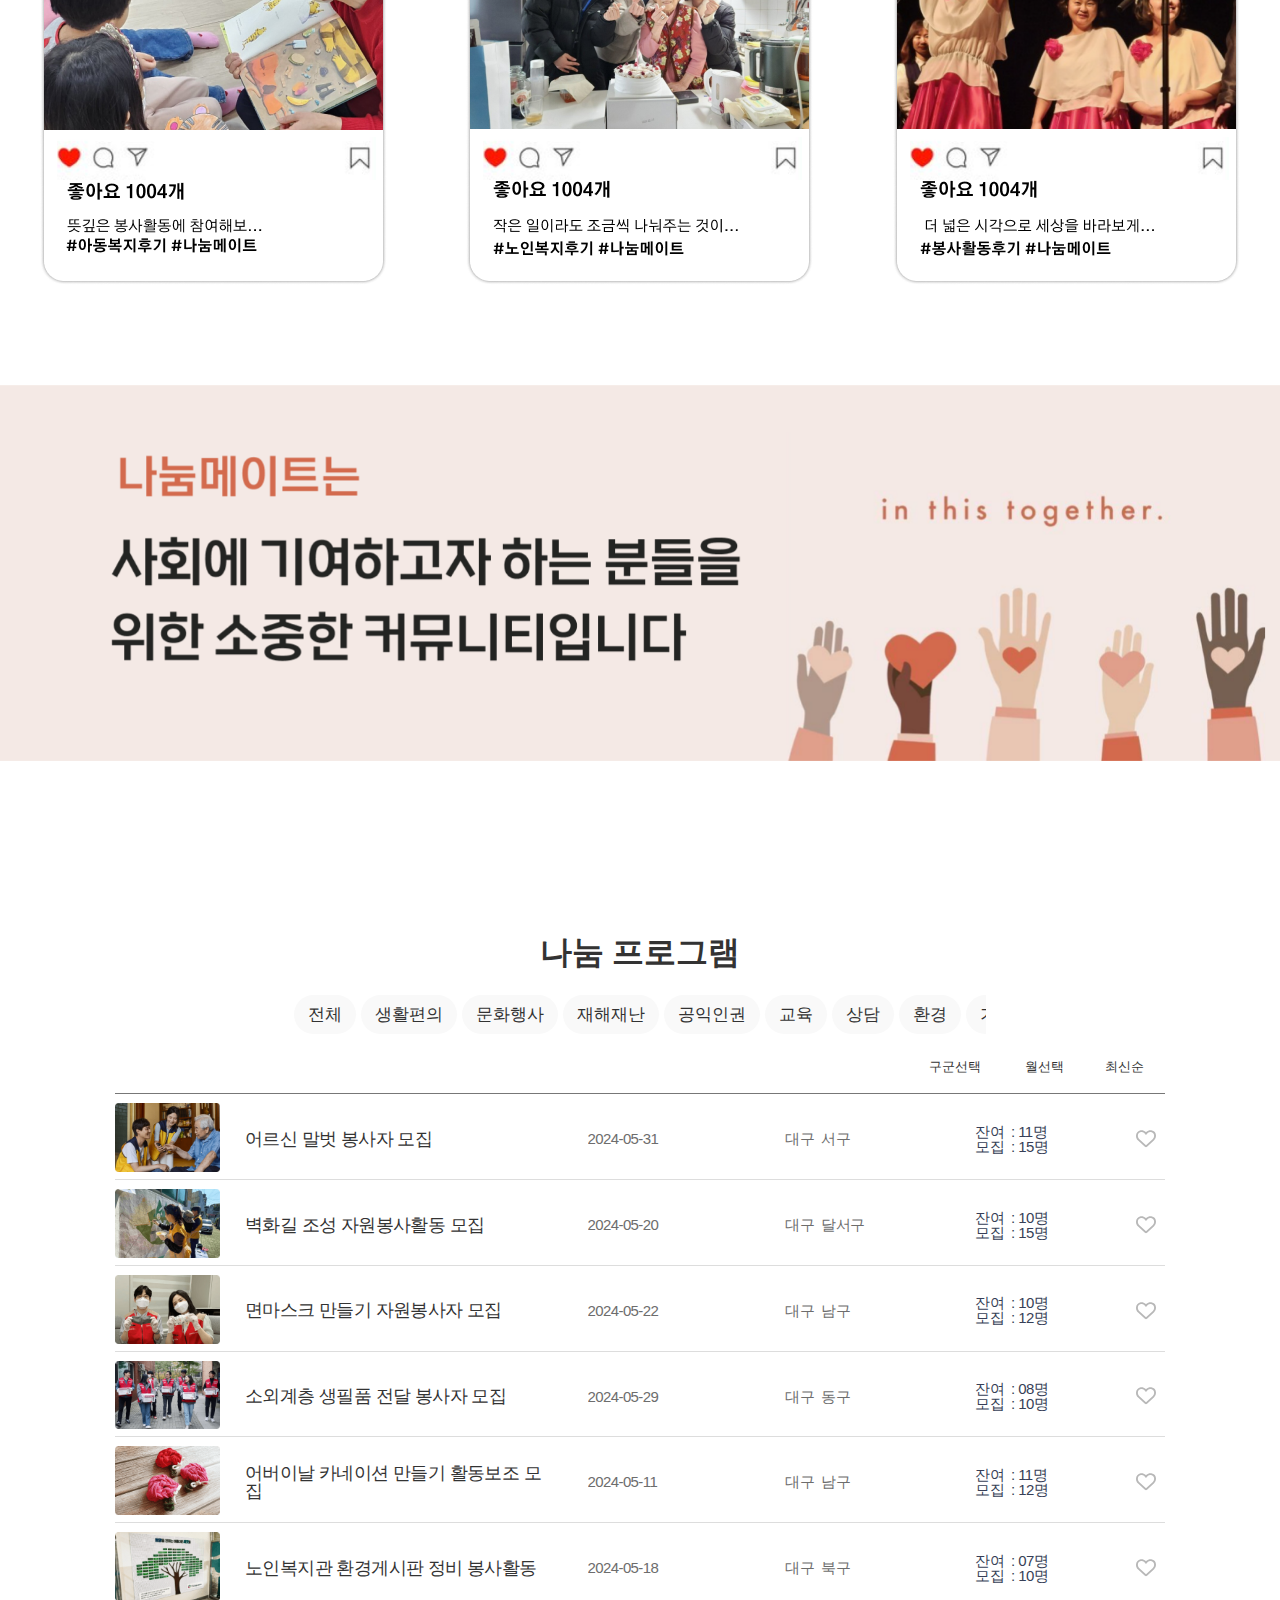
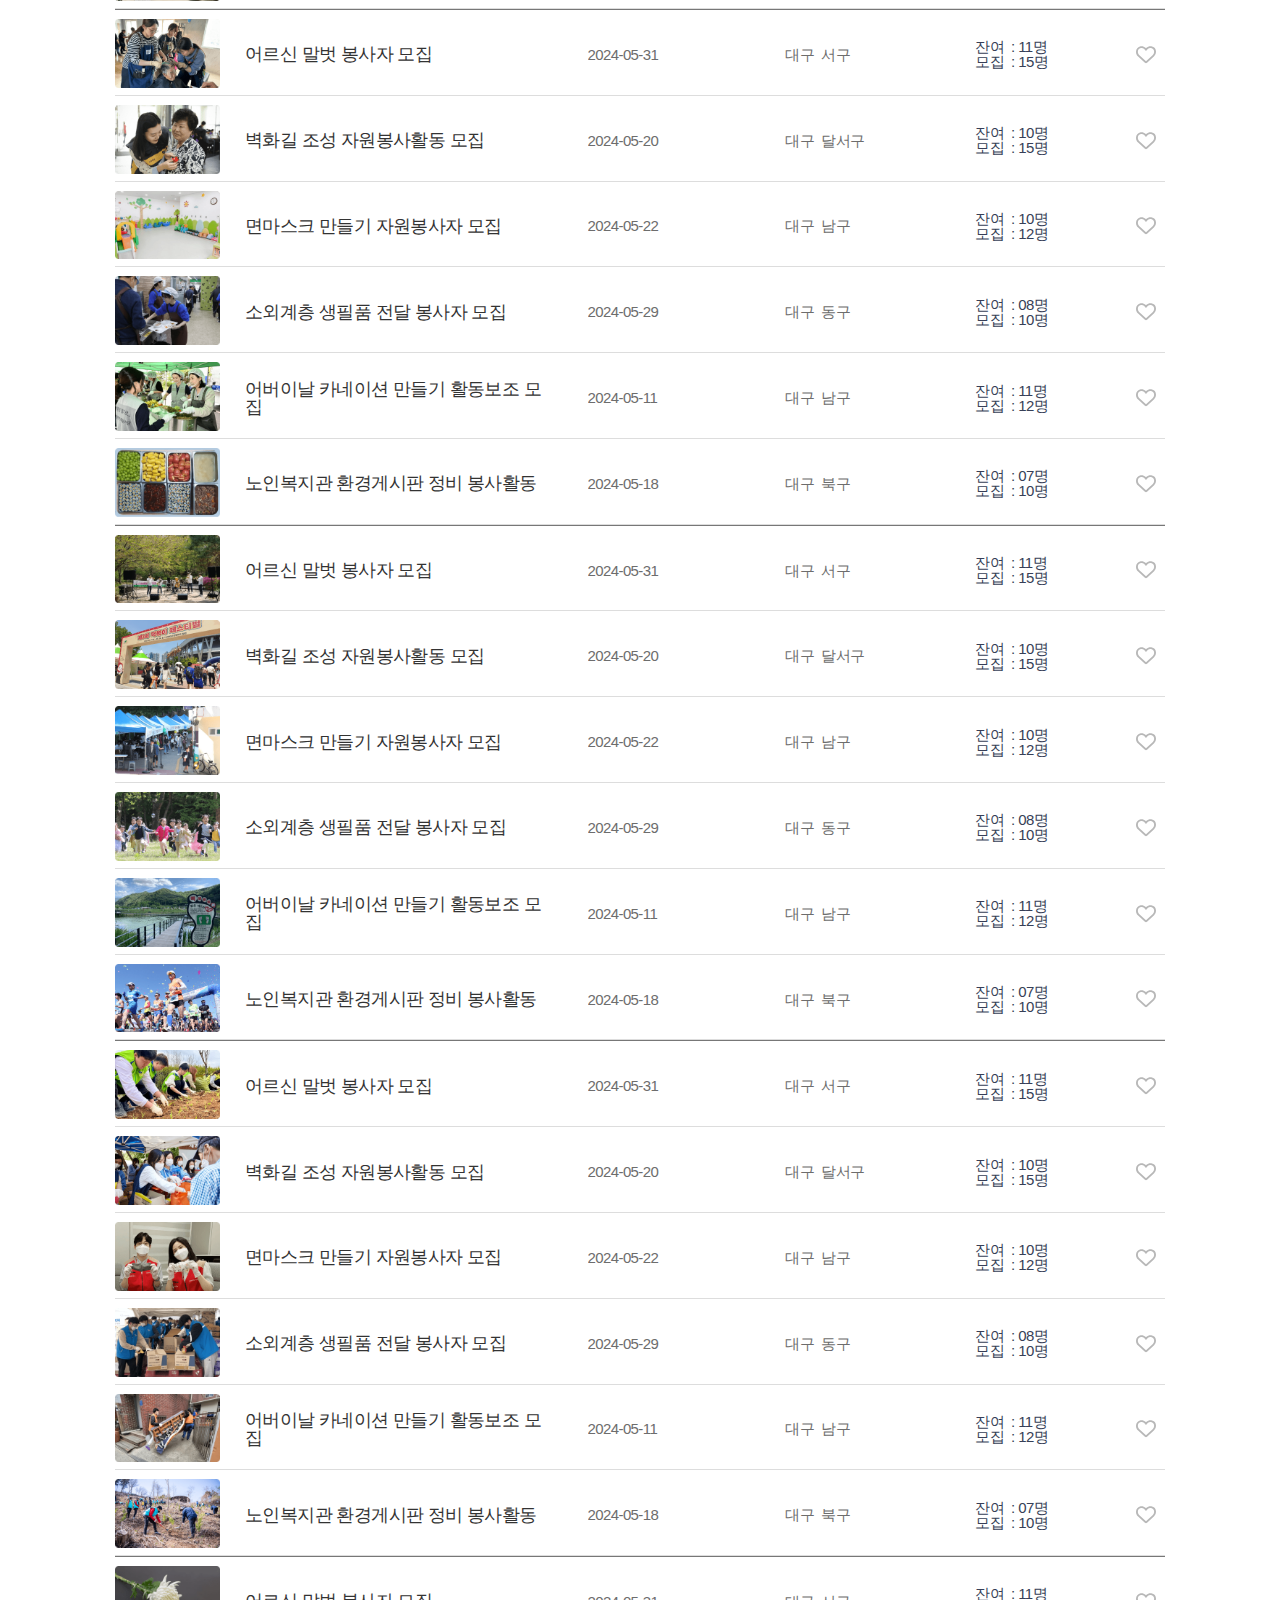
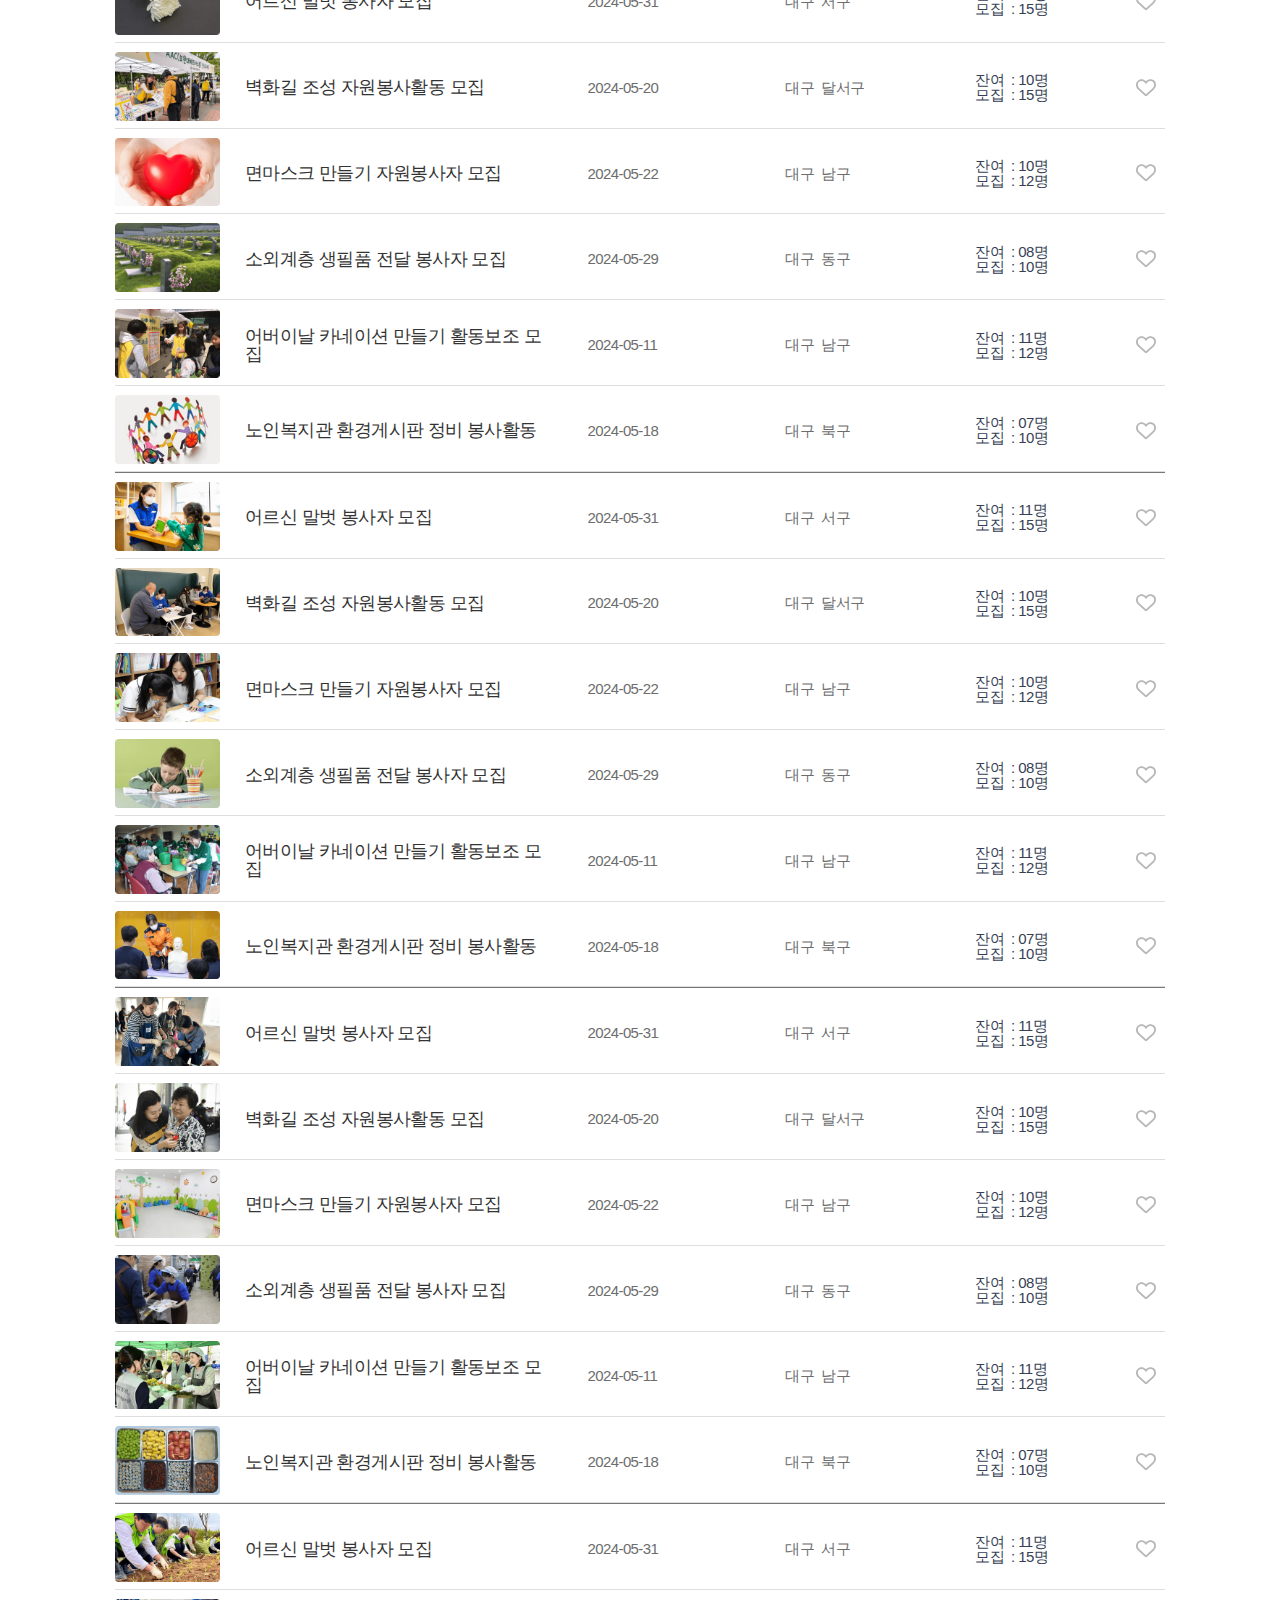
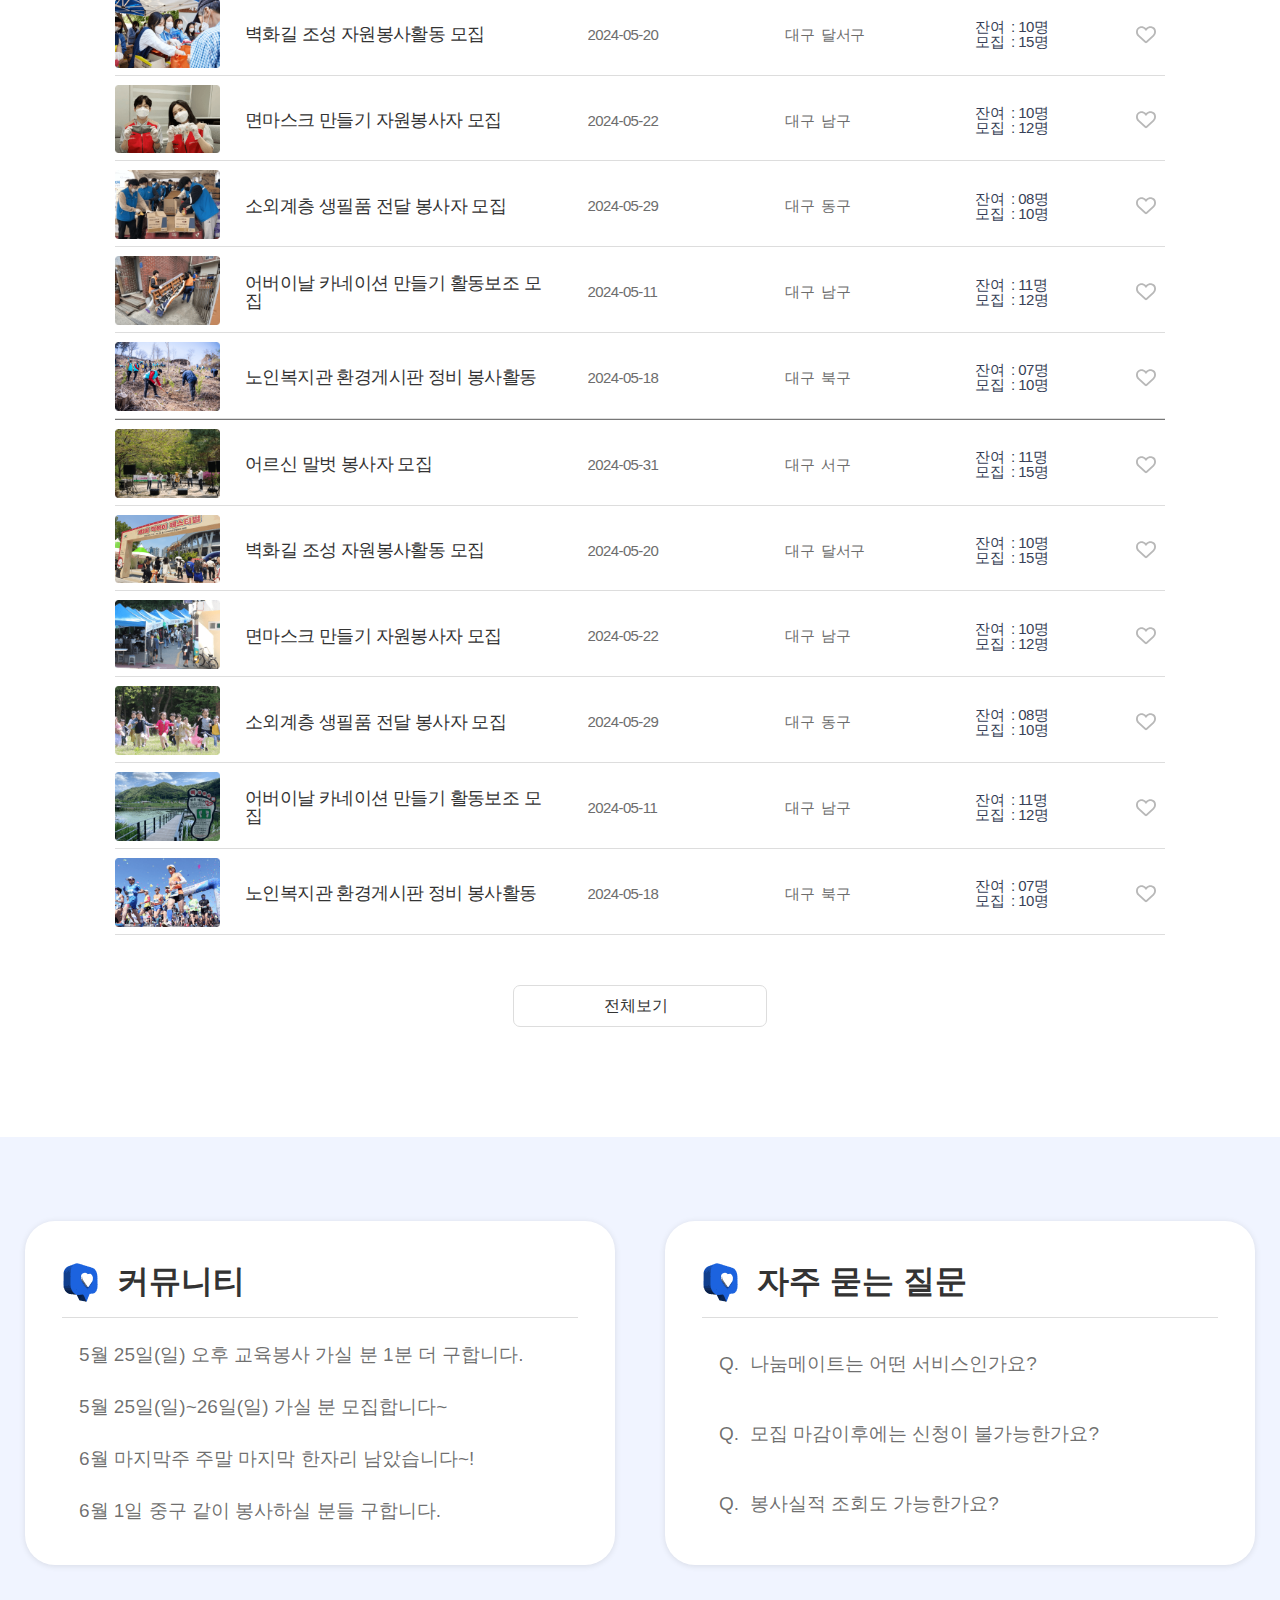
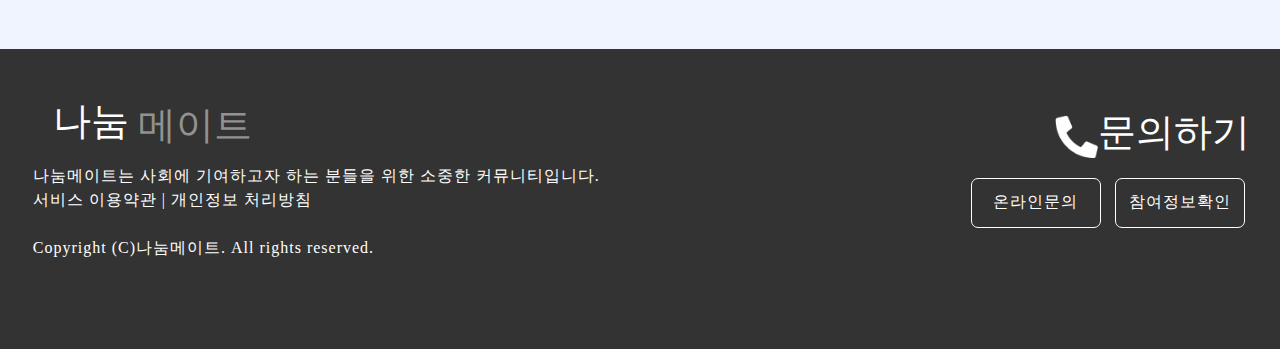
==== commit 27ee2563: "이미지 수정 및 seo수정" ====
--- a/index.html
+++ b/index.html
@@ -27,23 +27,22 @@
     <meta name="msapplication-TileColor" content="#da532c" />
     <meta name="theme-color" content="#ffffff" />
     <!-- 주소.이미지.키워드 추가확인필요 -->
-    <!-- SEO -->
     <meta name="title" content="일상나눔을 만드는 나눔메이트" />
-    <meta name="keywords" content="나눔메이트, 나눔, 자원봉사, 프로그램, 대구봉사 " />
+    <meta name="keywords" content="나눔메이트, 나눔, 자원봉사, 프로그램, 대구봉사" />
     <meta name="author" content="WIDEMOBILE" />
-    <meta name="description" content="나눔메이트, 나눔, 자원봉사, 프로그램, 대구봉사 " />
+    <meta name="description" content="일상속 나눔을 만들어가는 나눔메이트입니다. 대구에서 다양한 봉사 프로그램을 제공합니다." />
     <meta name="Robots" content="noindex, nofollow" />
     <!-- Open Graph -->
     <meta property="og:type" content="website" />
     <meta property="og:title" content="일상나눔을 만드는 나눔메이트" />
     <meta property="og:site_name" content="나눔메이트" />
-    <meta property="og:description" content="일상속 나눔을 만들어갑니다. " />
+    <meta property="og:description" content="일상속 나눔을 만들어가는 나눔메이트입니다. 대구에서 다양한 봉사 프로그램을 제공합니다." />
     <meta property="og:image" content="https://pro-nanum2.vercel.app/images/visual-img2.png" />
     <meta property="og:url" content="https://pro-nanum2.vercel.app/" />
     <link rel="canonical" href="https://pro-nanum2.vercel.app/" />
     <!-- Twitter -->
     <meta name="twitter:title" content="일상나눔을 만드는 나눔메이트" />
-    <meta name="twitter:description" content="나눔메이트, 나눔, 자원봉사, 프로그램, 대구봉사 " />
+    <meta name="twitter:description" content="일상속 나눔을 만들어가는 나눔메이트입니다. 대구에서 다양한 봉사 프로그램을 제공합니다." />
     <!-- css -->
     <link rel="stylesheet" href="https://cdn.jsdelivr.net/npm/swiper@11/swiper-bundle.min.css" />
     <link rel="stylesheet" href="css/reset.css" />
@@ -527,91 +526,276 @@
       <div class="all-list" id="work04">
         <div class="list-wrap">
           <div class="img-box">
-            <a href="#">
-              <img class="img1" src="images/kyungran/1-1.png" alt="봉사이미지" />
-              <span class="span1">벽화길 조성 자원봉사활동 모집</span>
-              <span> 2024-05-20</span>
-              <span>대구 &nbsp달서구</span>
-            </a>
-            <button type="button" class="hart-icon"></button>
-          </div>
-          <div class="img-box">
-            <a href="#">
-              <img class="img1" src="images/kyungran/1-2.png" alt="봉사이미지" />
+            <a href="sub2.html">
+              <img class="img1" src="images/kyungran/4-1.png" alt="봉사이미지" />
+              <span class="span1">어르신 말벗 봉사자 모집</span>
+              <span> 2024-05-31</span>
+              <span>대구 &nbsp서구</span>
+              <span>잔여&nbsp&nbsp:&nbsp11명 <br />모집&nbsp&nbsp:&nbsp15명</span>
+            </a>
+            <button type="button" class="hart-icon"></button>
+          </div>
+          <div class="img-box">
+            <a href="#">
+              <img class="img1" src="images/kyungran/4-2.png" alt="봉사이미지" />
               <span class="span1">벽화길 조성 자원봉사활동 모집</span>
               <span> 2024-05-20 </span>
               <span>대구 &nbsp달서구</span>
-            </a>
-            <button type="button" class="hart-icon"></button>
-          </div>
-          <div class="img-box">
-            <a href="#">
-              <img class="img1" src="images/kyungran/1-3.png" alt="봉사이미지" />
+              <span>잔여&nbsp&nbsp:&nbsp10명 <br />모집&nbsp&nbsp:&nbsp15명</span>
+            </a>
+            <button type="button" class="hart-icon"></button>
+          </div>
+          <div class="img-box">
+            <a href="#">
+              <img class="img1" src="images/kyungran/4-3.png" alt="봉사이미지" />
+              <span class="span1">면마스크 만들기 자원봉사자 모집</span>
+              <span> 2024-05-22 </span>
+              <span>대구 &nbsp남구</span>
+              <span>잔여&nbsp&nbsp:&nbsp10명 <br />모집&nbsp&nbsp:&nbsp12명</span>
+            </a>
+            <button type="button" class="hart-icon"></button>
+          </div>
+          <div class="img-box">
+            <a href="#">
+              <img class="img1" src="images/kyungran/4-4.png" alt="봉사이미지" />
+              <span class="span1">의료시설 업무보조 봉사자 모집</span>
+              <span> 2024-06-03 </span>
+              <span>대구 &nbsp중구</span>
+              <span>잔여&nbsp&nbsp:&nbsp15명 <br />모집&nbsp&nbsp:&nbsp25명</span>
+            </a>
+            <button type="button" class="hart-icon"></button>
+          </div>
+        </div>
+        <div class="list-wrap">
+          <div class="img-box">
+            <a href="#">
+              <img class="img1" src="images/kyungran/4-5.png" alt="봉사이미지" />
+              <span class="span1">소외계층 생필품 전달 봉사자 모집</span>
+              <span> 2024-05-29 </span>
+              <span>대구 &nbsp동구</span>
+              <span>잔여&nbsp&nbsp:&nbsp08명 <br />모집&nbsp&nbsp:&nbsp10명</span>
+            </a>
+            <button type="button" class="hart-icon"></button>
+          </div>
+          <div class="img-box">
+            <a href="#">
+              <img class="img1" src="images/kyungran/4-6.png" alt="봉사이미지" />
+              <span class="span1">어버이날 카네이션 만들기 활동보조 모집</span>
+              <span> 2024-05-11 </span>
+              <span>대구 &nbsp남구</span>
+              <span>잔여&nbsp&nbsp:&nbsp11명 <br />모집&nbsp&nbsp:&nbsp12명</span>
+            </a>
+            <button type="button" class="hart-icon"></button>
+          </div>
+          <div class="img-box">
+            <a href="#">
+              <img class="img1" src="images/kyungran/4-7.png" alt="봉사이미지" />
+              <span class="span1">노인복지관 환경게시판 정비 봉사활동</span>
+              <span> 2024-05-18 </span>
+              <span>대구 &nbsp북구</span>
+              <span>잔여&nbsp&nbsp:&nbsp07명 <br />모집&nbsp&nbsp:&nbsp10명</span>
+            </a>
+            <button type="button" class="hart-icon"></button>
+          </div>
+          <div class="img-box">
+            <a href="#">
+              <img class="img1" src="images/kyungran/4-8.png" alt="봉사이미지" />
+              <span class="span1">금호강변 환경정화 봉사자 모집</span>
+              <span> 2024-05-30 </span>
+              <span>대구 &nbsp달성군</span>
+              <span>잔여&nbsp&nbsp:&nbsp15명 <br />모집&nbsp&nbsp:&nbsp30명</span>
+            </a>
+            <button type="button" class="hart-icon"></button>
+          </div>
+        </div>
+      </div>
+
+      <!-- 공익인권 카테고리-->
+      <div class="all-list" id="work05">
+        <div class="list-wrap">
+          <div class="img-box">
+            <a href="sub2.html">
+              <img class="img1" src="images/kyungran/5-1.png" alt="봉사이미지" />
+              <span class="span1">어르신 말벗 봉사자 모집</span>
+              <span> 2024-05-31</span>
+              <span>대구 &nbsp서구</span>
+              <span>잔여&nbsp&nbsp:&nbsp11명 <br />모집&nbsp&nbsp:&nbsp15명</span>
+            </a>
+            <button type="button" class="hart-icon"></button>
+          </div>
+          <div class="img-box">
+            <a href="#">
+              <img class="img1" src="images/kyungran/5-2.png" alt="봉사이미지" />
               <span class="span1">벽화길 조성 자원봉사활동 모집</span>
               <span> 2024-05-20 </span>
               <span>대구 &nbsp달서구</span>
-            </a>
-            <button type="button" class="hart-icon"></button>
-          </div>
-          <div class="img-box">
-            <a href="#">
-              <img class="img1" src="images/kyungran/1-4.png" alt="봉사이미지" />
+              <span>잔여&nbsp&nbsp:&nbsp10명 <br />모집&nbsp&nbsp:&nbsp15명</span>
+            </a>
+            <button type="button" class="hart-icon"></button>
+          </div>
+          <div class="img-box">
+            <a href="#">
+              <img class="img1" src="images/kyungran/5-3.png" alt="봉사이미지" />
+              <span class="span1">면마스크 만들기 자원봉사자 모집</span>
+              <span> 2024-05-22 </span>
+              <span>대구 &nbsp남구</span>
+              <span>잔여&nbsp&nbsp:&nbsp10명 <br />모집&nbsp&nbsp:&nbsp12명</span>
+            </a>
+            <button type="button" class="hart-icon"></button>
+          </div>
+          <div class="img-box">
+            <a href="#">
+              <img class="img1" src="images/kyungran/5-4.png" alt="봉사이미지" />
+              <span class="span1">의료시설 업무보조 봉사자 모집</span>
+              <span> 2024-06-03 </span>
+              <span>대구 &nbsp중구</span>
+              <span>잔여&nbsp&nbsp:&nbsp15명 <br />모집&nbsp&nbsp:&nbsp25명</span>
+            </a>
+            <button type="button" class="hart-icon"></button>
+          </div>
+        </div>
+        <div class="list-wrap">
+          <div class="img-box">
+            <a href="#">
+              <img class="img1" src="images/kyungran/5-5.png" alt="봉사이미지" />
+              <span class="span1">소외계층 생필품 전달 봉사자 모집</span>
+              <span> 2024-05-29 </span>
+              <span>대구 &nbsp동구</span>
+              <span>잔여&nbsp&nbsp:&nbsp08명 <br />모집&nbsp&nbsp:&nbsp10명</span>
+            </a>
+            <button type="button" class="hart-icon"></button>
+          </div>
+          <div class="img-box">
+            <a href="#">
+              <img class="img1" src="images/kyungran/5-6.png" alt="봉사이미지" />
+              <span class="span1">어버이날 카네이션 만들기 활동보조 모집</span>
+              <span> 2024-05-11 </span>
+              <span>대구 &nbsp남구</span>
+              <span>잔여&nbsp&nbsp:&nbsp11명 <br />모집&nbsp&nbsp:&nbsp12명</span>
+            </a>
+            <button type="button" class="hart-icon"></button>
+          </div>
+          <div class="img-box">
+            <a href="#">
+              <img class="img1" src="images/kyungran/5-7.png" alt="봉사이미지" />
+              <span class="span1">노인복지관 환경게시판 정비 봉사활동</span>
+              <span> 2024-05-18 </span>
+              <span>대구 &nbsp북구</span>
+              <span>잔여&nbsp&nbsp:&nbsp07명 <br />모집&nbsp&nbsp:&nbsp10명</span>
+            </a>
+            <button type="button" class="hart-icon"></button>
+          </div>
+          <div class="img-box">
+            <a href="#">
+              <img class="img1" src="images/kyungran/5-8.png" alt="봉사이미지" />
+              <span class="span1">금호강변 환경정화 봉사자 모집</span>
+              <span> 2024-05-30 </span>
+              <span>대구 &nbsp달성군</span>
+              <span>잔여&nbsp&nbsp:&nbsp15명 <br />모집&nbsp&nbsp:&nbsp30명</span>
+            </a>
+            <button type="button" class="hart-icon"></button>
+          </div>
+        </div>
+      </div>
+
+      <!-- 교육 카테고리-->
+      <div class="all-list" id="work06">
+        <div class="list-wrap">
+          <div class="img-box">
+            <a href="sub2.html">
+              <img class="img1" src="images/kyungran/6-1.png" alt="봉사이미지" />
+              <span class="span1">어르신 말벗 봉사자 모집</span>
+              <span> 2024-05-31</span>
+              <span>대구 &nbsp서구</span>
+              <span>잔여&nbsp&nbsp:&nbsp11명 <br />모집&nbsp&nbsp:&nbsp15명</span>
+            </a>
+            <button type="button" class="hart-icon"></button>
+          </div>
+          <div class="img-box">
+            <a href="#">
+              <img class="img1" src="images/kyungran/6-2.png" alt="봉사이미지" />
               <span class="span1">벽화길 조성 자원봉사활동 모집</span>
               <span> 2024-05-20 </span>
               <span>대구 &nbsp달서구</span>
-            </a>
-            <button type="button" class="hart-icon"></button>
-          </div>
-        </div>
-        <div class="list-wrap">
-          <div class="img-box">
-            <a href="#">
-              <img class="img1" src="images/kyungran/1-5.png" alt="봉사이미지" />
-              <span class="span1">벽화길 조성 자원봉사활동 모집</span>
-              <span> 2024-05-20 </span>
-              <span>대구 &nbsp달서구</span>
-            </a>
-            <button type="button" class="hart-icon"></button>
-          </div>
-          <div class="img-box">
-            <a href="#">
-              <img class="img1" src="images/kyungran/1-6.png" alt="봉사이미지" />
-              <span class="span1">벽화길 조성 자원봉사활동 모집</span>
-              <span> 2024-05-20 </span>
-              <span>대구 &nbsp달서구</span>
-            </a>
-            <button type="button" class="hart-icon"></button>
-          </div>
-          <div class="img-box">
-            <a href="#">
-              <img class="img1" src="images/kyungran/1-7.png" alt="봉사이미지" />
-              <span class="span1">벽화길 조성 자원봉사활동 모집</span>
-              <span> 2024-05-20 </span>
-              <span>대구 &nbsp달서구</span>
-            </a>
-            <button type="button" class="hart-icon"></button>
-          </div>
-          <div class="img-box">
-            <a href="#">
-              <img class="img1" src="images/kyungran/1-8.png" alt="봉사이미지" />
-              <span class="span1">벽화길 조성 자원봉사활동 모집</span>
-              <span> 2024-05-20 </span>
-              <span>대구 &nbsp달서구</span>
-            </a>
-            <button type="button" class="hart-icon"></button>
-          </div>
-        </div>
-      </div>
-
-      <!-- 공익인권 카테고리-->
-      <div class="all-list" id="work05">
-        <div class="list-wrap">
-          <div class="img-box">
-            <a href="#">
+              <span>잔여&nbsp&nbsp:&nbsp10명 <br />모집&nbsp&nbsp:&nbsp15명</span>
+            </a>
+            <button type="button" class="hart-icon"></button>
+          </div>
+          <div class="img-box">
+            <a href="#">
+              <img class="img1" src="images/kyungran/6-3.png" alt="봉사이미지" />
+              <span class="span1">면마스크 만들기 자원봉사자 모집</span>
+              <span> 2024-05-22 </span>
+              <span>대구 &nbsp남구</span>
+              <span>잔여&nbsp&nbsp:&nbsp10명 <br />모집&nbsp&nbsp:&nbsp12명</span>
+            </a>
+            <button type="button" class="hart-icon"></button>
+          </div>
+          <div class="img-box">
+            <a href="#">
+              <img class="img1" src="images/kyungran/6-4.png" alt="봉사이미지" />
+              <span class="span1">의료시설 업무보조 봉사자 모집</span>
+              <span> 2024-06-03 </span>
+              <span>대구 &nbsp중구</span>
+              <span>잔여&nbsp&nbsp:&nbsp15명 <br />모집&nbsp&nbsp:&nbsp25명</span>
+            </a>
+            <button type="button" class="hart-icon"></button>
+          </div>
+        </div>
+        <div class="list-wrap">
+          <div class="img-box">
+            <a href="#">
+              <img class="img1" src="images/kyungran/6-5.png" alt="봉사이미지" />
+              <span class="span1">소외계층 생필품 전달 봉사자 모집</span>
+              <span> 2024-05-29 </span>
+              <span>대구 &nbsp동구</span>
+              <span>잔여&nbsp&nbsp:&nbsp08명 <br />모집&nbsp&nbsp:&nbsp10명</span>
+            </a>
+            <button type="button" class="hart-icon"></button>
+          </div>
+          <div class="img-box">
+            <a href="#">
+              <img class="img1" src="images/kyungran/6-6.png" alt="봉사이미지" />
+              <span class="span1">어버이날 카네이션 만들기 활동보조 모집</span>
+              <span> 2024-05-11 </span>
+              <span>대구 &nbsp남구</span>
+              <span>잔여&nbsp&nbsp:&nbsp11명 <br />모집&nbsp&nbsp:&nbsp12명</span>
+            </a>
+            <button type="button" class="hart-icon"></button>
+          </div>
+          <div class="img-box">
+            <a href="#">
+              <img class="img1" src="images/kyungran/6-7.png" alt="봉사이미지" />
+              <span class="span1">노인복지관 환경게시판 정비 봉사활동</span>
+              <span> 2024-05-18 </span>
+              <span>대구 &nbsp북구</span>
+              <span>잔여&nbsp&nbsp:&nbsp07명 <br />모집&nbsp&nbsp:&nbsp10명</span>
+            </a>
+            <button type="button" class="hart-icon"></button>
+          </div>
+          <div class="img-box">
+            <a href="#">
+              <img class="img1" src="images/kyungran/6-8.png" alt="봉사이미지" />
+              <span class="span1">금호강변 환경정화 봉사자 모집</span>
+              <span> 2024-05-30 </span>
+              <span>대구 &nbsp달성군</span>
+              <span>잔여&nbsp&nbsp:&nbsp15명 <br />모집&nbsp&nbsp:&nbsp30명</span>
+            </a>
+            <button type="button" class="hart-icon"></button>
+          </div>
+        </div>
+      </div>
+
+      <!-- 상담 카테고리-->
+      <div class="all-list" id="work07">
+        <div class="list-wrap">
+          <div class="img-box">
+            <a href="sub2.html">
               <img class="img1" src="images/kyungran/2-1.png" alt="봉사이미지" />
-              <span class="span1">벽화길 조성 자원봉사활동 모집</span>
-              <span> 2024-05-20</span>
-              <span>대구 &nbsp달서구</span>
+              <span class="span1">어르신 말벗 봉사자 모집</span>
+              <span> 2024-05-31</span>
+              <span>대구 &nbsp서구</span>
+              <span>잔여&nbsp&nbsp:&nbsp11명 <br />모집&nbsp&nbsp:&nbsp15명</span>
             </a>
             <button type="button" class="hart-icon"></button>
           </div>
@@ -621,77 +805,173 @@
               <span class="span1">벽화길 조성 자원봉사활동 모집</span>
               <span> 2024-05-20 </span>
               <span>대구 &nbsp달서구</span>
+              <span>잔여&nbsp&nbsp:&nbsp10명 <br />모집&nbsp&nbsp:&nbsp15명</span>
             </a>
             <button type="button" class="hart-icon"></button>
           </div>
           <div class="img-box">
             <a href="#">
               <img class="img1" src="images/kyungran/2-3.png" alt="봉사이미지" />
+              <span class="span1">면마스크 만들기 자원봉사자 모집</span>
+              <span> 2024-05-22 </span>
+              <span>대구 &nbsp남구</span>
+              <span>잔여&nbsp&nbsp:&nbsp10명 <br />모집&nbsp&nbsp:&nbsp12명</span>
+            </a>
+            <button type="button" class="hart-icon"></button>
+          </div>
+          <div class="img-box">
+            <a href="#">
+              <img class="img1" src="images/kyungran/2-4.png" alt="봉사이미지" />
+              <span class="span1">의료시설 업무보조 봉사자 모집</span>
+              <span> 2024-06-03 </span>
+              <span>대구 &nbsp중구</span>
+              <span>잔여&nbsp&nbsp:&nbsp15명 <br />모집&nbsp&nbsp:&nbsp25명</span>
+            </a>
+            <button type="button" class="hart-icon"></button>
+          </div>
+        </div>
+        <div class="list-wrap">
+          <div class="img-box">
+            <a href="#">
+              <img class="img1" src="images/kyungran/2-5.png" alt="봉사이미지" />
+              <span class="span1">소외계층 생필품 전달 봉사자 모집</span>
+              <span> 2024-05-29 </span>
+              <span>대구 &nbsp동구</span>
+              <span>잔여&nbsp&nbsp:&nbsp08명 <br />모집&nbsp&nbsp:&nbsp10명</span>
+            </a>
+            <button type="button" class="hart-icon"></button>
+          </div>
+          <div class="img-box">
+            <a href="#">
+              <img class="img1" src="images/kyungran/2-6.png" alt="봉사이미지" />
+              <span class="span1">어버이날 카네이션 만들기 활동보조 모집</span>
+              <span> 2024-05-11 </span>
+              <span>대구 &nbsp남구</span>
+              <span>잔여&nbsp&nbsp:&nbsp11명 <br />모집&nbsp&nbsp:&nbsp12명</span>
+            </a>
+            <button type="button" class="hart-icon"></button>
+          </div>
+          <div class="img-box">
+            <a href="#">
+              <img class="img1" src="images/kyungran/2-7.png" alt="봉사이미지" />
+              <span class="span1">노인복지관 환경게시판 정비 봉사활동</span>
+              <span> 2024-05-18 </span>
+              <span>대구 &nbsp북구</span>
+              <span>잔여&nbsp&nbsp:&nbsp07명 <br />모집&nbsp&nbsp:&nbsp10명</span>
+            </a>
+            <button type="button" class="hart-icon"></button>
+          </div>
+          <div class="img-box">
+            <a href="#">
+              <img class="img1" src="images/kyungran/2-8.png" alt="봉사이미지" />
+              <span class="span1">금호강변 환경정화 봉사자 모집</span>
+              <span> 2024-05-30 </span>
+              <span>대구 &nbsp달성군</span>
+              <span>잔여&nbsp&nbsp:&nbsp15명 <br />모집&nbsp&nbsp:&nbsp30명</span>
+            </a>
+            <button type="button" class="hart-icon"></button>
+          </div>
+        </div>
+      </div>
+
+      <!-- 환경 카테고리-->
+      <div class="all-list" id="work08">
+        <div class="list-wrap">
+          <div class="img-box">
+            <a href="sub2.html">
+              <img class="img1" src="images/kyungran/4-1.png" alt="봉사이미지" />
+              <span class="span1">어르신 말벗 봉사자 모집</span>
+              <span> 2024-05-31</span>
+              <span>대구 &nbsp서구</span>
+              <span>잔여&nbsp&nbsp:&nbsp11명 <br />모집&nbsp&nbsp:&nbsp15명</span>
+            </a>
+            <button type="button" class="hart-icon"></button>
+          </div>
+          <div class="img-box">
+            <a href="#">
+              <img class="img1" src="images/kyungran/4-2.png" alt="봉사이미지" />
               <span class="span1">벽화길 조성 자원봉사활동 모집</span>
               <span> 2024-05-20 </span>
               <span>대구 &nbsp달서구</span>
-            </a>
-            <button type="button" class="hart-icon"></button>
-          </div>
-          <div class="img-box">
-            <a href="#">
-              <img class="img1" src="images/kyungran/2-4.png" alt="봉사이미지" />
-              <span class="span1">벽화길 조성 자원봉사활동 모집</span>
-              <span> 2024-05-20 </span>
-              <span>대구 &nbsp달서구</span>
-            </a>
-            <button type="button" class="hart-icon"></button>
-          </div>
-        </div>
-        <div class="list-wrap">
-          <div class="img-box">
-            <a href="#">
-              <img class="img1" src="images/kyungran/2-5.png" alt="봉사이미지" />
-              <span class="span1">벽화길 조성 자원봉사활동 모집</span>
-              <span> 2024-05-20 </span>
-              <span>대구 &nbsp달서구</span>
-            </a>
-            <button type="button" class="hart-icon"></button>
-          </div>
-          <div class="img-box">
-            <a href="#">
-              <img class="img1" src="images/kyungran/2-6.png" alt="봉사이미지" />
-              <span class="span1">벽화길 조성 자원봉사활동 모집</span>
-              <span> 2024-05-20 </span>
-              <span>대구 &nbsp달서구</span>
-            </a>
-            <button type="button" class="hart-icon"></button>
-          </div>
-          <div class="img-box">
-            <a href="#">
-              <img class="img1" src="images/kyungran/2-7.png" alt="봉사이미지" />
-              <span class="span1">벽화길 조성 자원봉사활동 모집</span>
-              <span> 2024-05-20 </span>
-              <span>대구 &nbsp달서구</span>
-            </a>
-            <button type="button" class="hart-icon"></button>
-          </div>
-          <div class="img-box">
-            <a href="#">
-              <img class="img1" src="images/kyungran/2-8.png" alt="봉사이미지" />
-              <span class="span1">벽화길 조성 자원봉사활동 모집</span>
-              <span> 2024-05-20 </span>
-              <span>대구 &nbsp달서구</span>
-            </a>
-            <button type="button" class="hart-icon"></button>
-          </div>
-        </div>
-      </div>
-
-      <!-- 교육 카테고리-->
-      <div class="all-list" id="work06">
-        <div class="list-wrap">
-          <div class="img-box">
-            <a href="#">
+              <span>잔여&nbsp&nbsp:&nbsp10명 <br />모집&nbsp&nbsp:&nbsp15명</span>
+            </a>
+            <button type="button" class="hart-icon"></button>
+          </div>
+          <div class="img-box">
+            <a href="#">
+              <img class="img1" src="images/kyungran/4-3.png" alt="봉사이미지" />
+              <span class="span1">면마스크 만들기 자원봉사자 모집</span>
+              <span> 2024-05-22 </span>
+              <span>대구 &nbsp남구</span>
+              <span>잔여&nbsp&nbsp:&nbsp10명 <br />모집&nbsp&nbsp:&nbsp12명</span>
+            </a>
+            <button type="button" class="hart-icon"></button>
+          </div>
+          <div class="img-box">
+            <a href="#">
+              <img class="img1" src="images/kyungran/4-4.png" alt="봉사이미지" />
+              <span class="span1">의료시설 업무보조 봉사자 모집</span>
+              <span> 2024-06-03 </span>
+              <span>대구 &nbsp중구</span>
+              <span>잔여&nbsp&nbsp:&nbsp15명 <br />모집&nbsp&nbsp:&nbsp25명</span>
+            </a>
+            <button type="button" class="hart-icon"></button>
+          </div>
+        </div>
+        <div class="list-wrap">
+          <div class="img-box">
+            <a href="#">
+              <img class="img1" src="images/kyungran/4-5.png" alt="봉사이미지" />
+              <span class="span1">소외계층 생필품 전달 봉사자 모집</span>
+              <span> 2024-05-29 </span>
+              <span>대구 &nbsp동구</span>
+              <span>잔여&nbsp&nbsp:&nbsp08명 <br />모집&nbsp&nbsp:&nbsp10명</span>
+            </a>
+            <button type="button" class="hart-icon"></button>
+          </div>
+          <div class="img-box">
+            <a href="#">
+              <img class="img1" src="images/kyungran/4-6.png" alt="봉사이미지" />
+              <span class="span1">어버이날 카네이션 만들기 활동보조 모집</span>
+              <span> 2024-05-11 </span>
+              <span>대구 &nbsp남구</span>
+              <span>잔여&nbsp&nbsp:&nbsp11명 <br />모집&nbsp&nbsp:&nbsp12명</span>
+            </a>
+            <button type="button" class="hart-icon"></button>
+          </div>
+          <div class="img-box">
+            <a href="#">
+              <img class="img1" src="images/kyungran/4-7.png" alt="봉사이미지" />
+              <span class="span1">노인복지관 환경게시판 정비 봉사활동</span>
+              <span> 2024-05-18 </span>
+              <span>대구 &nbsp북구</span>
+              <span>잔여&nbsp&nbsp:&nbsp07명 <br />모집&nbsp&nbsp:&nbsp10명</span>
+            </a>
+            <button type="button" class="hart-icon"></button>
+          </div>
+          <div class="img-box">
+            <a href="#">
+              <img class="img1" src="images/kyungran/4-8.png" alt="봉사이미지" />
+              <span class="span1">금호강변 환경정화 봉사자 모집</span>
+              <span> 2024-05-30 </span>
+              <span>대구 &nbsp달성군</span>
+              <span>잔여&nbsp&nbsp:&nbsp15명 <br />모집&nbsp&nbsp:&nbsp30명</span>
+            </a>
+            <button type="button" class="hart-icon"></button>
+          </div>
+        </div>
+      </div>
+      
+      <!-- 기타 카테고리-->
+      <div class="all-list" id="work09">
+        <div class="list-wrap">
+          <div class="img-box">
+            <a href="sub2.html">
               <img class="img1" src="images/kyungran/3-1.png" alt="봉사이미지" />
-              <span class="span1">벽화길 조성 자원봉사활동 모집</span>
-              <span> 2024-05-20</span>
-              <span>대구 &nbsp달서구</span>
+              <span class="span1">어르신 말벗 봉사자 모집</span>
+              <span> 2024-05-31</span>
+              <span>대구 &nbsp서구</span>
+              <span>잔여&nbsp&nbsp:&nbsp11명 <br />모집&nbsp&nbsp:&nbsp15명</span>
             </a>
             <button type="button" class="hart-icon"></button>
           </div>
@@ -701,24 +981,27 @@
               <span class="span1">벽화길 조성 자원봉사활동 모집</span>
               <span> 2024-05-20 </span>
               <span>대구 &nbsp달서구</span>
+              <span>잔여&nbsp&nbsp:&nbsp10명 <br />모집&nbsp&nbsp:&nbsp15명</span>
             </a>
             <button type="button" class="hart-icon"></button>
           </div>
           <div class="img-box">
             <a href="#">
               <img class="img1" src="images/kyungran/3-3.png" alt="봉사이미지" />
-              <span class="span1">벽화길 조성 자원봉사활동 모집</span>
-              <span> 2024-05-20 </span>
-              <span>대구 &nbsp달서구</span>
+              <span class="span1">면마스크 만들기 자원봉사자 모집</span>
+              <span> 2024-05-22 </span>
+              <span>대구 &nbsp남구</span>
+              <span>잔여&nbsp&nbsp:&nbsp10명 <br />모집&nbsp&nbsp:&nbsp12명</span>
             </a>
             <button type="button" class="hart-icon"></button>
           </div>
           <div class="img-box">
             <a href="#">
               <img class="img1" src="images/kyungran/3-4.png" alt="봉사이미지" />
-              <span class="span1">벽화길 조성 자원봉사활동 모집</span>
-              <span> 2024-05-20 </span>
-              <span>대구 &nbsp달서구</span>
+              <span class="span1">의료시설 업무보조 봉사자 모집</span>
+              <span> 2024-06-03 </span>
+              <span>대구 &nbsp중구</span>
+              <span>잔여&nbsp&nbsp:&nbsp15명 <br />모집&nbsp&nbsp:&nbsp25명</span>
             </a>
             <button type="button" class="hart-icon"></button>
           </div>
@@ -727,435 +1010,40 @@
           <div class="img-box">
             <a href="#">
               <img class="img1" src="images/kyungran/3-5.png" alt="봉사이미지" />
-              <span class="span1">벽화길 조성 자원봉사활동 모집</span>
-              <span> 2024-05-20 </span>
-              <span>대구 &nbsp달서구</span>
+              <span class="span1">소외계층 생필품 전달 봉사자 모집</span>
+              <span> 2024-05-29 </span>
+              <span>대구 &nbsp동구</span>
+              <span>잔여&nbsp&nbsp:&nbsp08명 <br />모집&nbsp&nbsp:&nbsp10명</span>
             </a>
             <button type="button" class="hart-icon"></button>
           </div>
           <div class="img-box">
             <a href="#">
               <img class="img1" src="images/kyungran/3-6.png" alt="봉사이미지" />
-              <span class="span1">벽화길 조성 자원봉사활동 모집</span>
-              <span> 2024-05-20 </span>
-              <span>대구 &nbsp달서구</span>
+              <span class="span1">어버이날 카네이션 만들기 활동보조 모집</span>
+              <span> 2024-05-11 </span>
+              <span>대구 &nbsp남구</span>
+              <span>잔여&nbsp&nbsp:&nbsp11명 <br />모집&nbsp&nbsp:&nbsp12명</span>
             </a>
             <button type="button" class="hart-icon"></button>
           </div>
           <div class="img-box">
             <a href="#">
               <img class="img1" src="images/kyungran/3-7.png" alt="봉사이미지" />
-              <span class="span1">벽화길 조성 자원봉사활동 모집</span>
-              <span> 2024-05-20 </span>
-              <span>대구 &nbsp달서구</span>
+              <span class="span1">노인복지관 환경게시판 정비 봉사활동</span>
+              <span> 2024-05-18 </span>
+              <span>대구 &nbsp북구</span>
+              <span>잔여&nbsp&nbsp:&nbsp07명 <br />모집&nbsp&nbsp:&nbsp10명</span>
             </a>
             <button type="button" class="hart-icon"></button>
           </div>
           <div class="img-box">
             <a href="#">
               <img class="img1" src="images/kyungran/3-8.png" alt="봉사이미지" />
-              <span class="span1">벽화길 조성 자원봉사활동 모집</span>
-              <span> 2024-05-20 </span>
-              <span>대구 &nbsp달서구</span>
-            </a>
-            <button type="button" class="hart-icon"></button>
-          </div>
-        </div>
-      </div>
-
-      <!-- 공익인권 카테고리-->
-      <div class="all-list" id="work07">
-        <div class="list-wrap">
-          <div class="img-box">
-            <a href="#">
-              <img class="img1" src="images/kyungran/1-1.png" alt="봉사이미지" />
-              <span class="span1">벽화길 조성 자원봉사활동 모집</span>
-              <span> 2024-05-20</span>
-              <span>대구 &nbsp달서구</span>
-            </a>
-            <button type="button" class="hart-icon"></button>
-          </div>
-          <div class="img-box">
-            <a href="#">
-              <img class="img1" src="images/kyungran/1-2.png" alt="봉사이미지" />
-              <span class="span1">벽화길 조성 자원봉사활동 모집</span>
-              <span> 2024-05-20 </span>
-              <span>대구 &nbsp달서구</span>
-            </a>
-            <button type="button" class="hart-icon"></button>
-          </div>
-          <div class="img-box">
-            <a href="#">
-              <img class="img1" src="images/kyungran/1-3.png" alt="봉사이미지" />
-              <span class="span1">벽화길 조성 자원봉사활동 모집</span>
-              <span> 2024-05-20 </span>
-              <span>대구 &nbsp달서구</span>
-            </a>
-            <button type="button" class="hart-icon"></button>
-          </div>
-          <div class="img-box">
-            <a href="#">
-              <img class="img1" src="images/kyungran/1-4.png" alt="봉사이미지" />
-              <span class="span1">벽화길 조성 자원봉사활동 모집</span>
-              <span> 2024-05-20 </span>
-              <span>대구 &nbsp달서구</span>
-            </a>
-            <button type="button" class="hart-icon"></button>
-          </div>
-        </div>
-        <div class="list-wrap">
-          <div class="img-box">
-            <a href="#">
-              <img class="img1" src="images/kyungran/1-5.png" alt="봉사이미지" />
-              <span class="span1">벽화길 조성 자원봉사활동 모집</span>
-              <span> 2024-05-20 </span>
-              <span>대구 &nbsp달서구</span>
-            </a>
-            <button type="button" class="hart-icon"></button>
-          </div>
-          <div class="img-box">
-            <a href="#">
-              <img class="img1" src="images/kyungran/1-6.png" alt="봉사이미지" />
-              <span class="span1">벽화길 조성 자원봉사활동 모집</span>
-              <span> 2024-05-20 </span>
-              <span>대구 &nbsp달서구</span>
-            </a>
-            <button type="button" class="hart-icon"></button>
-          </div>
-          <div class="img-box">
-            <a href="#">
-              <img class="img1" src="images/kyungran/1-7.png" alt="봉사이미지" />
-              <span class="span1">벽화길 조성 자원봉사활동 모집</span>
-              <span> 2024-05-20 </span>
-              <span>대구 &nbsp달서구</span>
-            </a>
-            <button type="button" class="hart-icon"></button>
-          </div>
-          <div class="img-box">
-            <a href="#">
-              <img class="img1" src="images/kyungran/1-8.png" alt="봉사이미지" />
-              <span class="span1">벽화길 조성 자원봉사활동 모집</span>
-              <span> 2024-05-20 </span>
-              <span>대구 &nbsp달서구</span>
-            </a>
-            <button type="button" class="hart-icon"></button>
-          </div>
-        </div>
-      </div>
-
-      <!-- 교육 카테고리-->
-      <div class="all-list" id="work08">
-        <div class="list-wrap">
-          <div class="img-box">
-            <a href="#">
-              <img class="img1" src="images/kyungran/2-1.png" alt="봉사이미지" />
-              <span class="span1">벽화길 조성 자원봉사활동 모집</span>
-              <span> 2024-05-20</span>
-              <span>대구 &nbsp달서구</span>
-            </a>
-            <button type="button" class="hart-icon"></button>
-          </div>
-          <div class="img-box">
-            <a href="#">
-              <img class="img1" src="images/kyungran/2-2.png" alt="봉사이미지" />
-              <span class="span1">벽화길 조성 자원봉사활동 모집</span>
-              <span> 2024-05-20 </span>
-              <span>대구 &nbsp달서구</span>
-            </a>
-            <button type="button" class="hart-icon"></button>
-          </div>
-          <div class="img-box">
-            <a href="#">
-              <img class="img1" src="images/kyungran/2-3.png" alt="봉사이미지" />
-              <span class="span1">벽화길 조성 자원봉사활동 모집</span>
-              <span> 2024-05-20 </span>
-              <span>대구 &nbsp달서구</span>
-            </a>
-            <button type="button" class="hart-icon"></button>
-          </div>
-          <div class="img-box">
-            <a href="#">
-              <img class="img1" src="images/kyungran/2-4.png" alt="봉사이미지" />
-              <span class="span1">벽화길 조성 자원봉사활동 모집</span>
-              <span> 2024-05-20 </span>
-              <span>대구 &nbsp달서구</span>
-            </a>
-            <button type="button" class="hart-icon"></button>
-          </div>
-        </div>
-        <div class="list-wrap">
-          <div class="img-box">
-            <a href="#">
-              <img class="img1" src="images/kyungran/2-5.png" alt="봉사이미지" />
-              <span class="span1">벽화길 조성 자원봉사활동 모집</span>
-              <span> 2024-05-20 </span>
-              <span>대구 &nbsp달서구</span>
-            </a>
-            <button type="button" class="hart-icon"></button>
-          </div>
-          <div class="img-box">
-            <a href="#">
-              <img class="img1" src="images/kyungran/2-6.png" alt="봉사이미지" />
-              <span class="span1">벽화길 조성 자원봉사활동 모집</span>
-              <span> 2024-05-20 </span>
-              <span>대구 &nbsp달서구</span>
-            </a>
-            <button type="button" class="hart-icon"></button>
-          </div>
-          <div class="img-box">
-            <a href="#">
-              <img class="img1" src="images/kyungran/2-7.png" alt="봉사이미지" />
-              <span class="span1">벽화길 조성 자원봉사활동 모집</span>
-              <span> 2024-05-20 </span>
-              <span>대구 &nbsp달서구</span>
-            </a>
-            <button type="button" class="hart-icon"></button>
-          </div>
-          <div class="img-box">
-            <a href="#">
-              <img class="img1" src="images/kyungran/2-8.png" alt="봉사이미지" />
-              <span class="span1">벽화길 조성 자원봉사활동 모집</span>
-              <span> 2024-05-20 </span>
-              <span>대구 &nbsp달서구</span>
-            </a>
-            <button type="button" class="hart-icon"></button>
-          </div>
-        </div>
-      </div>
-      <!-- 상담 카테고리-->
-      <div class="all-list" id="work09">
-        <div class="list-wrap">
-          <div class="img-box">
-            <a href="#">
-              <img class="img1" src="images/kyungran/3-1.png" alt="봉사이미지" />
-              <span class="span1">벽화길 조성 자원봉사활동 모집</span>
-              <span> 2024-05-20</span>
-              <span>대구 &nbsp달서구</span>
-            </a>
-            <button type="button" class="hart-icon"></button>
-          </div>
-          <div class="img-box">
-            <a href="#">
-              <img class="img1" src="images/kyungran/3-2.png" alt="봉사이미지" />
-              <span class="span1">벽화길 조성 자원봉사활동 모집</span>
-              <span> 2024-05-20 </span>
-              <span>대구 &nbsp달서구</span>
-            </a>
-            <button type="button" class="hart-icon"></button>
-          </div>
-          <div class="img-box">
-            <a href="#">
-              <img class="img1" src="images/kyungran/3-3.png" alt="봉사이미지" />
-              <span class="span1">벽화길 조성 자원봉사활동 모집</span>
-              <span> 2024-05-20 </span>
-              <span>대구 &nbsp달서구</span>
-            </a>
-            <button type="button" class="hart-icon"></button>
-          </div>
-          <div class="img-box">
-            <a href="#">
-              <img class="img1" src="images/kyungran/3-4.png" alt="봉사이미지" />
-              <span class="span1">벽화길 조성 자원봉사활동 모집</span>
-              <span> 2024-05-20 </span>
-              <span>대구 &nbsp달서구</span>
-            </a>
-            <button type="button" class="hart-icon"></button>
-          </div>
-        </div>
-        <div class="list-wrap">
-          <div class="img-box">
-            <a href="#">
-              <img class="img1" src="images/kyungran/3-5.png" alt="봉사이미지" />
-              <span class="span1">벽화길 조성 자원봉사활동 모집</span>
-              <span> 2024-05-20 </span>
-              <span>대구 &nbsp달서구</span>
-            </a>
-            <button type="button" class="hart-icon"></button>
-          </div>
-          <div class="img-box">
-            <a href="#">
-              <img class="img1" src="images/kyungran/3-6.png" alt="봉사이미지" />
-              <span class="span1">벽화길 조성 자원봉사활동 모집</span>
-              <span> 2024-05-20 </span>
-              <span>대구 &nbsp달서구</span>
-            </a>
-            <button type="button" class="hart-icon"></button>
-          </div>
-          <div class="img-box">
-            <a href="#">
-              <img class="img1" src="images/kyungran/3-7.png" alt="봉사이미지" />
-              <span class="span1">벽화길 조성 자원봉사활동 모집</span>
-              <span> 2024-05-20 </span>
-              <span>대구 &nbsp달서구</span>
-            </a>
-            <button type="button" class="hart-icon"></button>
-          </div>
-          <div class="img-box">
-            <a href="#">
-              <img class="img1" src="images/kyungran/3-8.png" alt="봉사이미지" />
-              <span class="span1">벽화길 조성 자원봉사활동 모집</span>
-              <span> 2024-05-20 </span>
-              <span>대구 &nbsp달서구</span>
-            </a>
-            <button type="button" class="hart-icon"></button>
-          </div>
-        </div>
-      </div>
-
-      <!-- 환경 카테고리-->
-      <div class="all-list" id="work10">
-        <div class="list-wrap">
-          <div class="img-box">
-            <a href="#">
-              <img class="img1" src="images/kyungran/1-1.png" alt="봉사이미지" />
-              <span class="span1">벽화길 조성 자원봉사활동 모집</span>
-              <span> 2024-05-20</span>
-              <span>대구 &nbsp달서구</span>
-            </a>
-            <button type="button" class="hart-icon"></button>
-          </div>
-          <div class="img-box">
-            <a href="#">
-              <img class="img1" src="images/kyungran/1-2.png" alt="봉사이미지" />
-              <span class="span1">벽화길 조성 자원봉사활동 모집</span>
-              <span> 2024-05-20 </span>
-              <span>대구 &nbsp달서구</span>
-            </a>
-            <button type="button" class="hart-icon"></button>
-          </div>
-          <div class="img-box">
-            <a href="#">
-              <img class="img1" src="images/kyungran/1-3.png" alt="봉사이미지" />
-              <span class="span1">벽화길 조성 자원봉사활동 모집</span>
-              <span> 2024-05-20 </span>
-              <span>대구 &nbsp달서구</span>
-            </a>
-            <button type="button" class="hart-icon"></button>
-          </div>
-          <div class="img-box">
-            <a href="#">
-              <img class="img1" src="images/kyungran/1-4.png" alt="봉사이미지" />
-              <span class="span1">벽화길 조성 자원봉사활동 모집</span>
-              <span> 2024-05-20 </span>
-              <span>대구 &nbsp달서구</span>
-            </a>
-            <button type="button" class="hart-icon"></button>
-          </div>
-        </div>
-        <div class="list-wrap">
-          <div class="img-box">
-            <a href="#">
-              <img class="img1" src="images/kyungran/1-5.png" alt="봉사이미지" />
-              <span class="span1">벽화길 조성 자원봉사활동 모집</span>
-              <span> 2024-05-20 </span>
-              <span>대구 &nbsp달서구</span>
-            </a>
-            <button type="button" class="hart-icon"></button>
-          </div>
-          <div class="img-box">
-            <a href="#">
-              <img class="img1" src="images/kyungran/1-6.png" alt="봉사이미지" />
-              <span class="span1">벽화길 조성 자원봉사활동 모집</span>
-              <span> 2024-05-20 </span>
-              <span>대구 &nbsp달서구</span>
-            </a>
-            <button type="button" class="hart-icon"></button>
-          </div>
-          <div class="img-box">
-            <a href="#">
-              <img class="img1" src="images/kyungran/1-7.png" alt="봉사이미지" />
-              <span class="span1">벽화길 조성 자원봉사활동 모집</span>
-              <span> 2024-05-20 </span>
-              <span>대구 &nbsp달서구</span>
-            </a>
-            <button type="button" class="hart-icon"></button>
-          </div>
-          <div class="img-box">
-            <a href="#">
-              <img class="img1" src="images/kyungran/1-8.png" alt="봉사이미지" />
-              <span class="span1">벽화길 조성 자원봉사활동 모집</span>
-              <span> 2024-05-20 </span>
-              <span>대구 &nbsp달서구</span>
-            </a>
-            <button type="button" class="hart-icon"></button>
-          </div>
-        </div>
-      </div>
-
-      <!-- 기타 카테고리-->
-      <div class="all-list" id="work11">
-        <div class="list-wrap">
-          <div class="img-box">
-            <a href="#">
-              <img class="img1" src="images/kyungran/2-1.png" alt="봉사이미지" />
-              <span class="span1">벽화길 조성 자원봉사활동 모집</span>
-              <span> 2024-05-20</span>
-              <span>대구 &nbsp달서구</span>
-            </a>
-            <button type="button" class="hart-icon"></button>
-          </div>
-          <div class="img-box">
-            <a href="#">
-              <img class="img1" src="images/kyungran/2-2.png" alt="봉사이미지" />
-              <span class="span1">벽화길 조성 자원봉사활동 모집</span>
-              <span> 2024-05-20 </span>
-              <span>대구 &nbsp달서구</span>
-            </a>
-            <button type="button" class="hart-icon"></button>
-          </div>
-          <div class="img-box">
-            <a href="#">
-              <img class="img1" src="images/kyungran/2-3.png" alt="봉사이미지" />
-              <span class="span1">벽화길 조성 자원봉사활동 모집</span>
-              <span> 2024-05-20 </span>
-              <span>대구 &nbsp달서구</span>
-            </a>
-            <button type="button" class="hart-icon"></button>
-          </div>
-          <div class="img-box">
-            <a href="#">
-              <img class="img1" src="images/kyungran/2-4.png" alt="봉사이미지" />
-              <span class="span1">벽화길 조성 자원봉사활동 모집</span>
-              <span> 2024-05-20 </span>
-              <span>대구 &nbsp달서구</span>
-            </a>
-            <button type="button" class="hart-icon"></button>
-          </div>
-        </div>
-        <div class="list-wrap">
-          <div class="img-box">
-            <a href="#">
-              <img class="img1" src="images/kyungran/2-5.png" alt="봉사이미지" />
-              <span class="span1">벽화길 조성 자원봉사활동 모집</span>
-              <span> 2024-05-20 </span>
-              <span>대구 &nbsp달서구</span>
-            </a>
-            <button type="button" class="hart-icon"></button>
-          </div>
-          <div class="img-box">
-            <a href="#">
-              <img class="img1" src="images/kyungran/2-6.png" alt="봉사이미지" />
-              <span class="span1">벽화길 조성 자원봉사활동 모집</span>
-              <span> 2024-05-20 </span>
-              <span>대구 &nbsp달서구</span>
-            </a>
-            <button type="button" class="hart-icon"></button>
-          </div>
-          <div class="img-box">
-            <a href="#">
-              <img class="img1" src="images/kyungran/2-7.png" alt="봉사이미지" />
-              <span class="span1">벽화길 조성 자원봉사활동 모집</span>
-              <span> 2024-05-20 </span>
-              <span>대구 &nbsp달서구</span>
-            </a>
-            <button type="button" class="hart-icon"></button>
-          </div>
-          <div class="img-box">
-            <a href="#">
-              <img class="img1" src="images/kyungran/2-8.png" alt="봉사이미지" />
-              <span class="span1">벽화길 조성 자원봉사활동 모집</span>
-              <span> 2024-05-20 </span>
-              <span>대구 &nbsp달서구</span>
+              <span class="span1">금호강변 환경정화 봉사자 모집</span>
+              <span> 2024-05-30 </span>
+              <span>대구 &nbsp달성군</span>
+              <span>잔여&nbsp&nbsp:&nbsp15명 <br />모집&nbsp&nbsp:&nbsp30명</span>
             </a>
             <button type="button" class="hart-icon"></button>
           </div>
@@ -1173,7 +1061,9 @@
         <!-- 커뮤니티 -->
         <div class="CM-box">
           <ul class="CM">
-            <span> <img src="images/kyungran/icon3.png" alt="제목아이콘" />&nbsp 커뮤니티<a href="#" ><i class="fas fa-thin fa-plus"></i></a></span>
+            <span>
+              <img src="images/kyungran/icon3.png" alt="제목아이콘" />&nbsp 커뮤니티<a href="#"><i class="fas fa-thin fa-plus"></i></a
+            ></span>
             <a href="#"><li>5월 25일(일) 오후 교육봉사 가실 분 1분 더 구합니다.</li></a>
             <a href="#"><li>5월 25일(일)~26일(일) 가실 분 모집합니다~</li></a>
             <a href="#"><li>6월 마지막주 주말 마지막 한자리 남았습니다~!</li></a>
@@ -1184,7 +1074,9 @@
         <!-- 자주 묻는 질문 -->
         <div class="FAQ-box">
           <ul class="FAQ">
-            <span> <img src="images/kyungran/icon3.png" alt="제목아이콘" />&nbsp 자주 묻는 질문 <a href="#"><i class="fas fa-thin fa-plus"></i></a></span>
+            <span>
+              <img src="images/kyungran/icon3.png" alt="제목아이콘" />&nbsp 자주 묻는 질문 <a href="#"><i class="fas fa-thin fa-plus"></i></a
+            ></span>
             <a href="#"><li>Q.&nbsp 나눔메이트는 어떤 서비스인가요?</li></a>
             <a href="#"><li>Q.&nbsp 모집 마감이후에는 신청이 불가능한가요?</li></a>
             <a href="#"><li>Q.&nbsp 봉사실적 조회도 가능한가요?</li></a>
--- a/css/minju.css
+++ b/css/minju.css
@@ -454,15 +454,15 @@
     height: 100px;
   }
   .section4 h1 {
-    font-size: 8vw;
+    font-size: 7vw;
     font-weight: 800;
   }
   .section4 .snstext a img {
-    padding-top: 2%;
-    width: 18%;
+    padding-top: -2%;
+    width: 15%;
   }
   .nanum-sns {
-    margin-top: -20%;
+    margin-top: -35%;
     display: block;
   }
   .snsnanum {
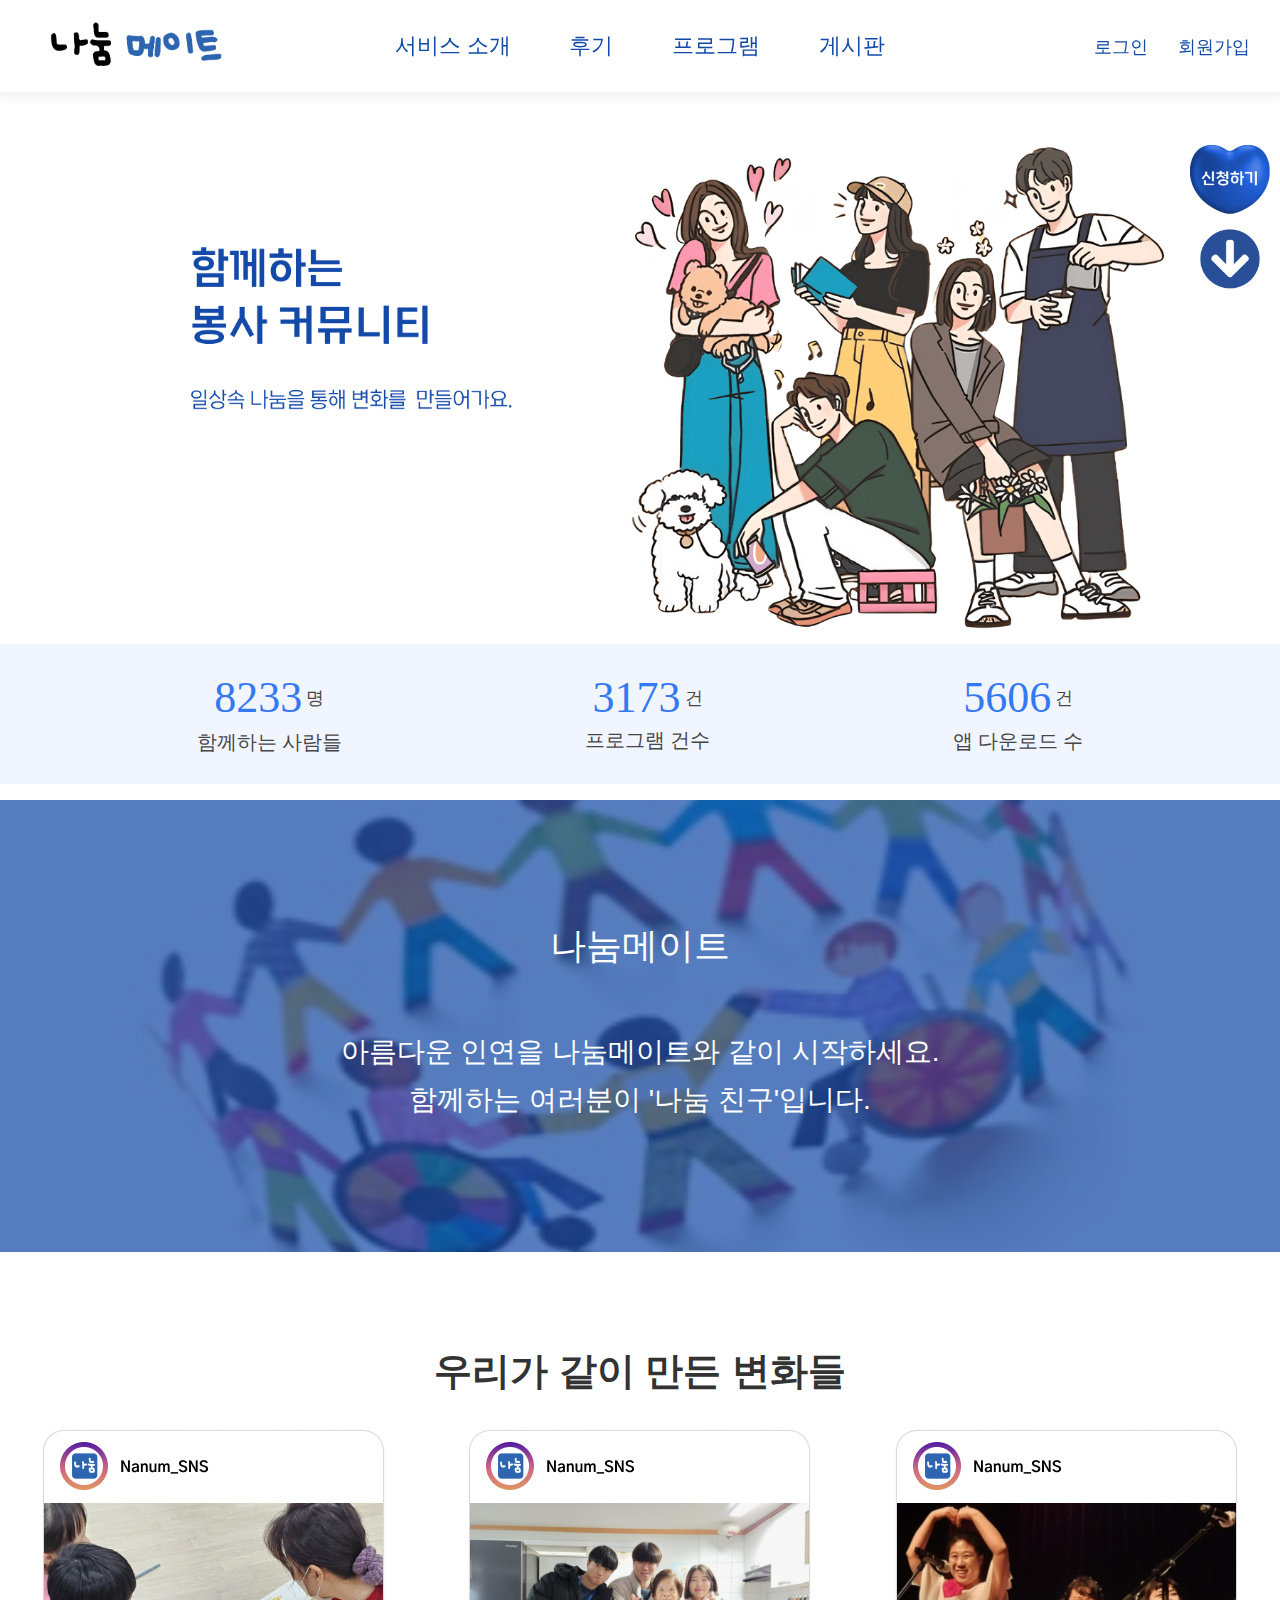
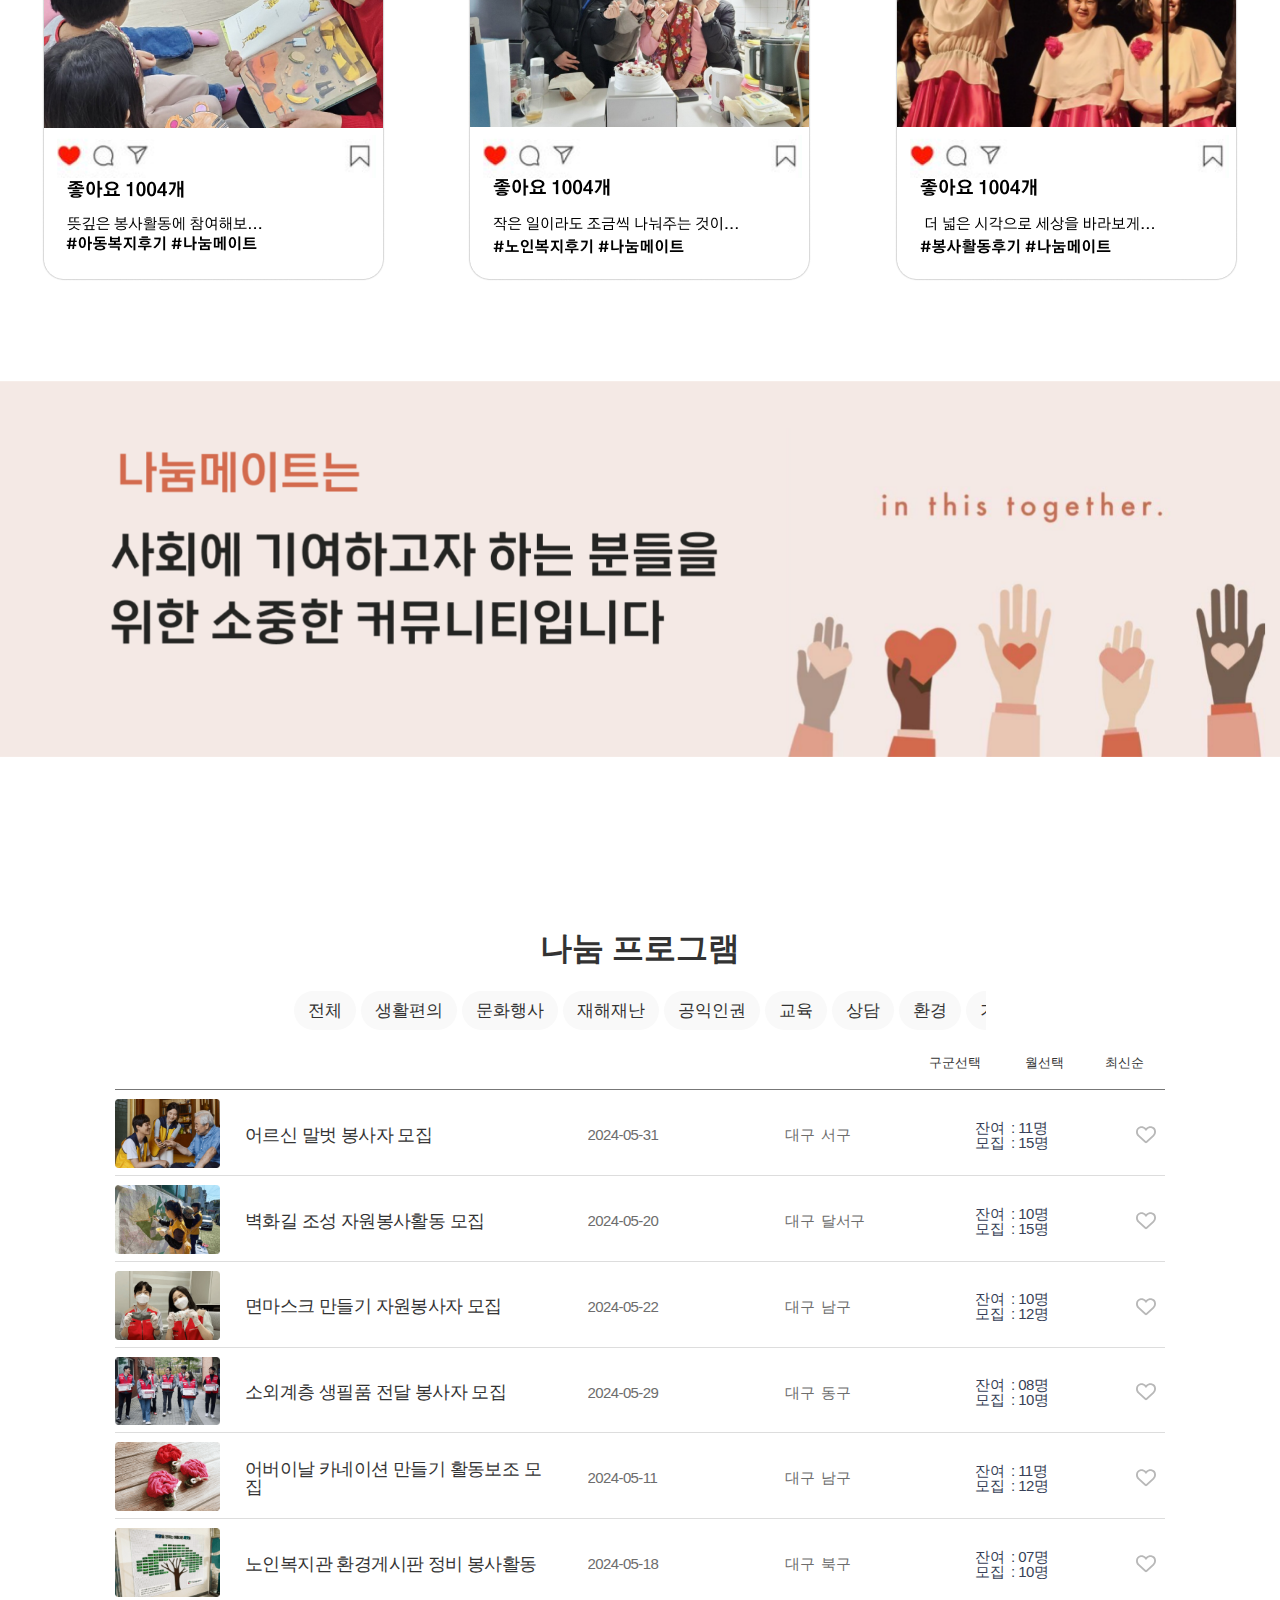
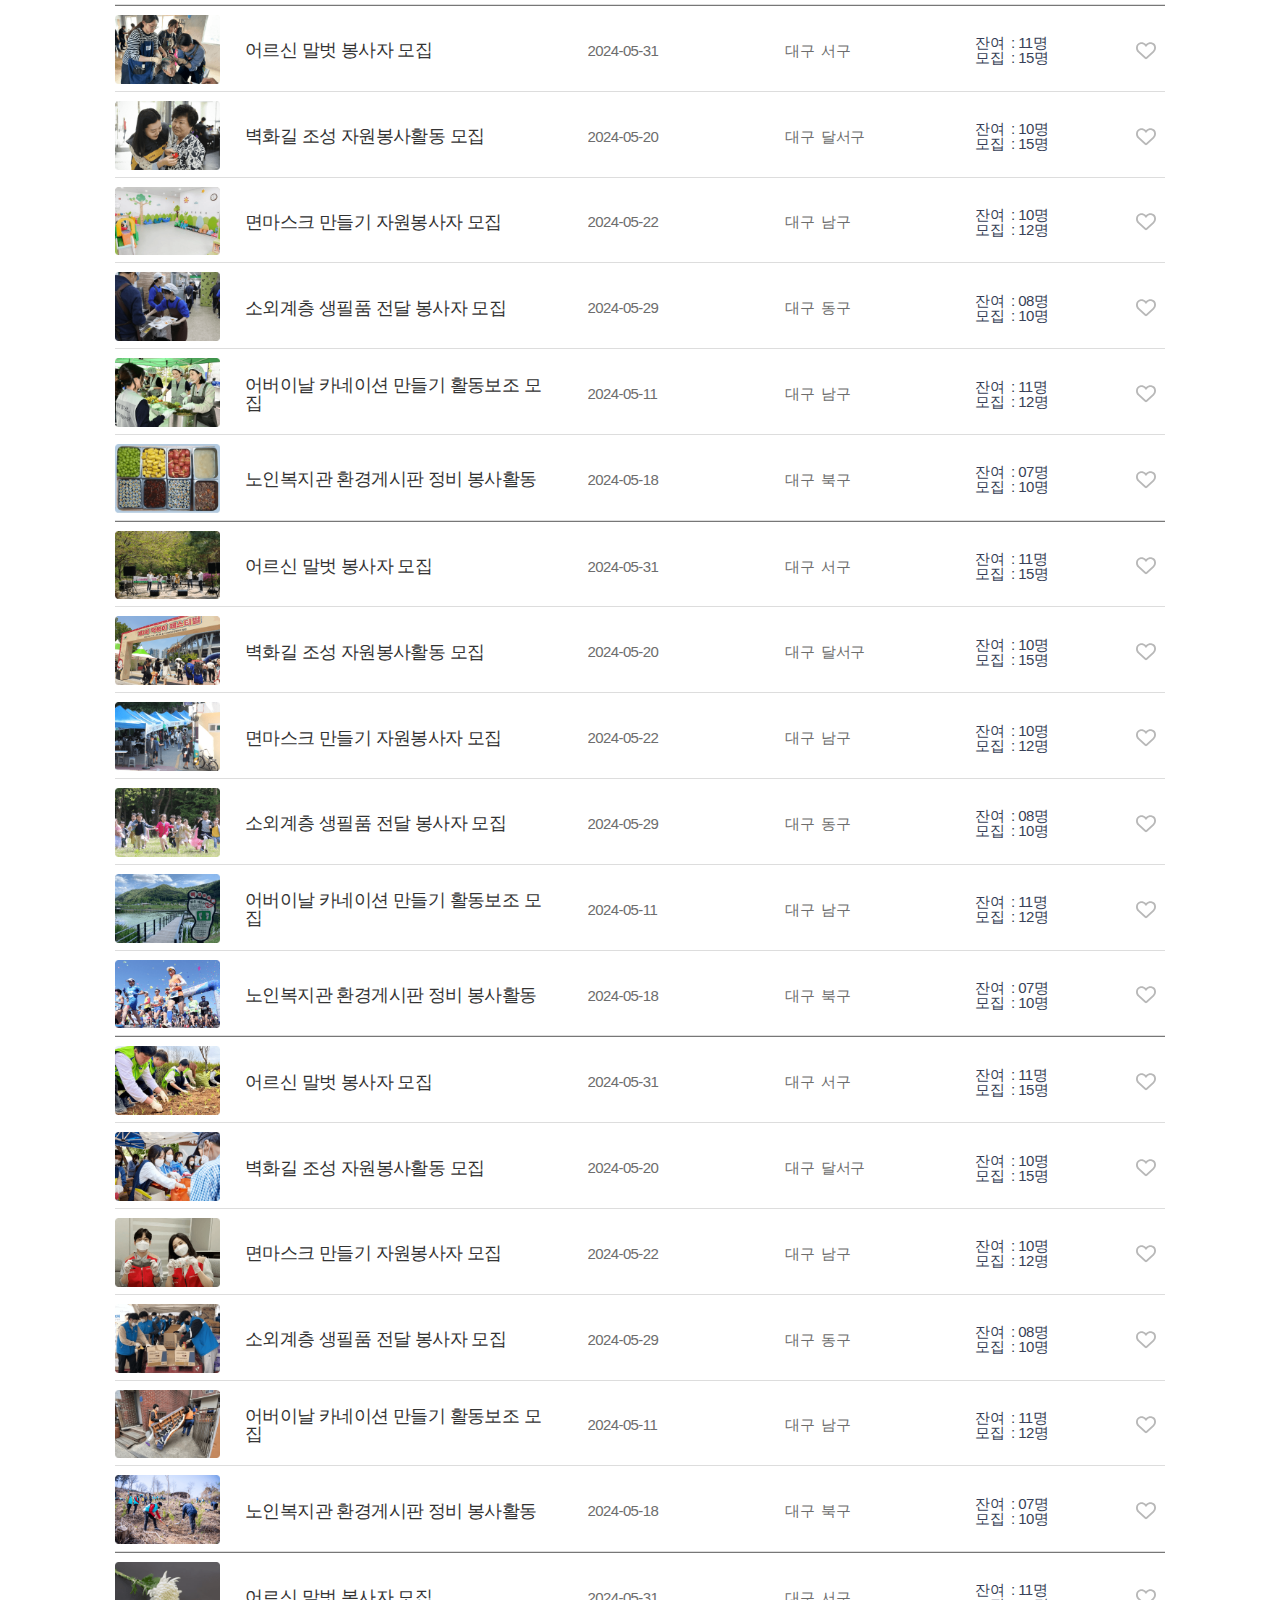
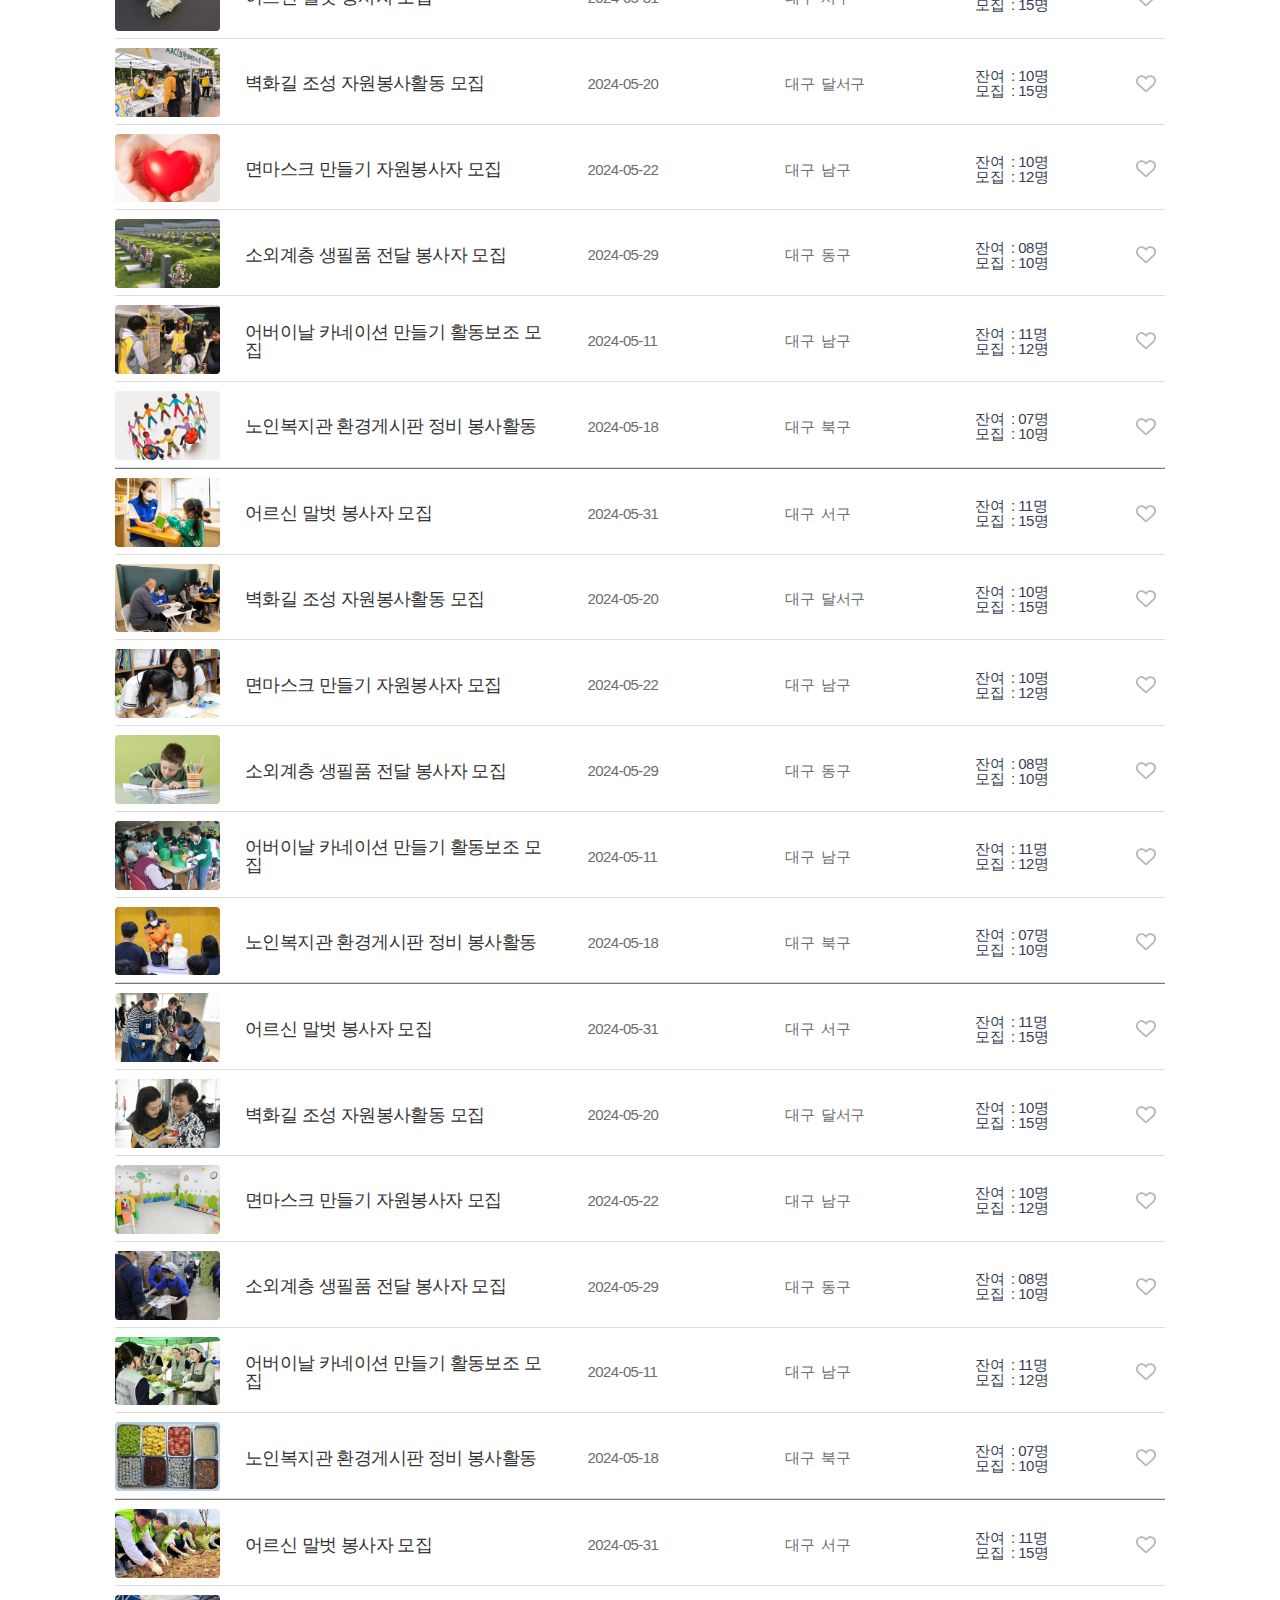
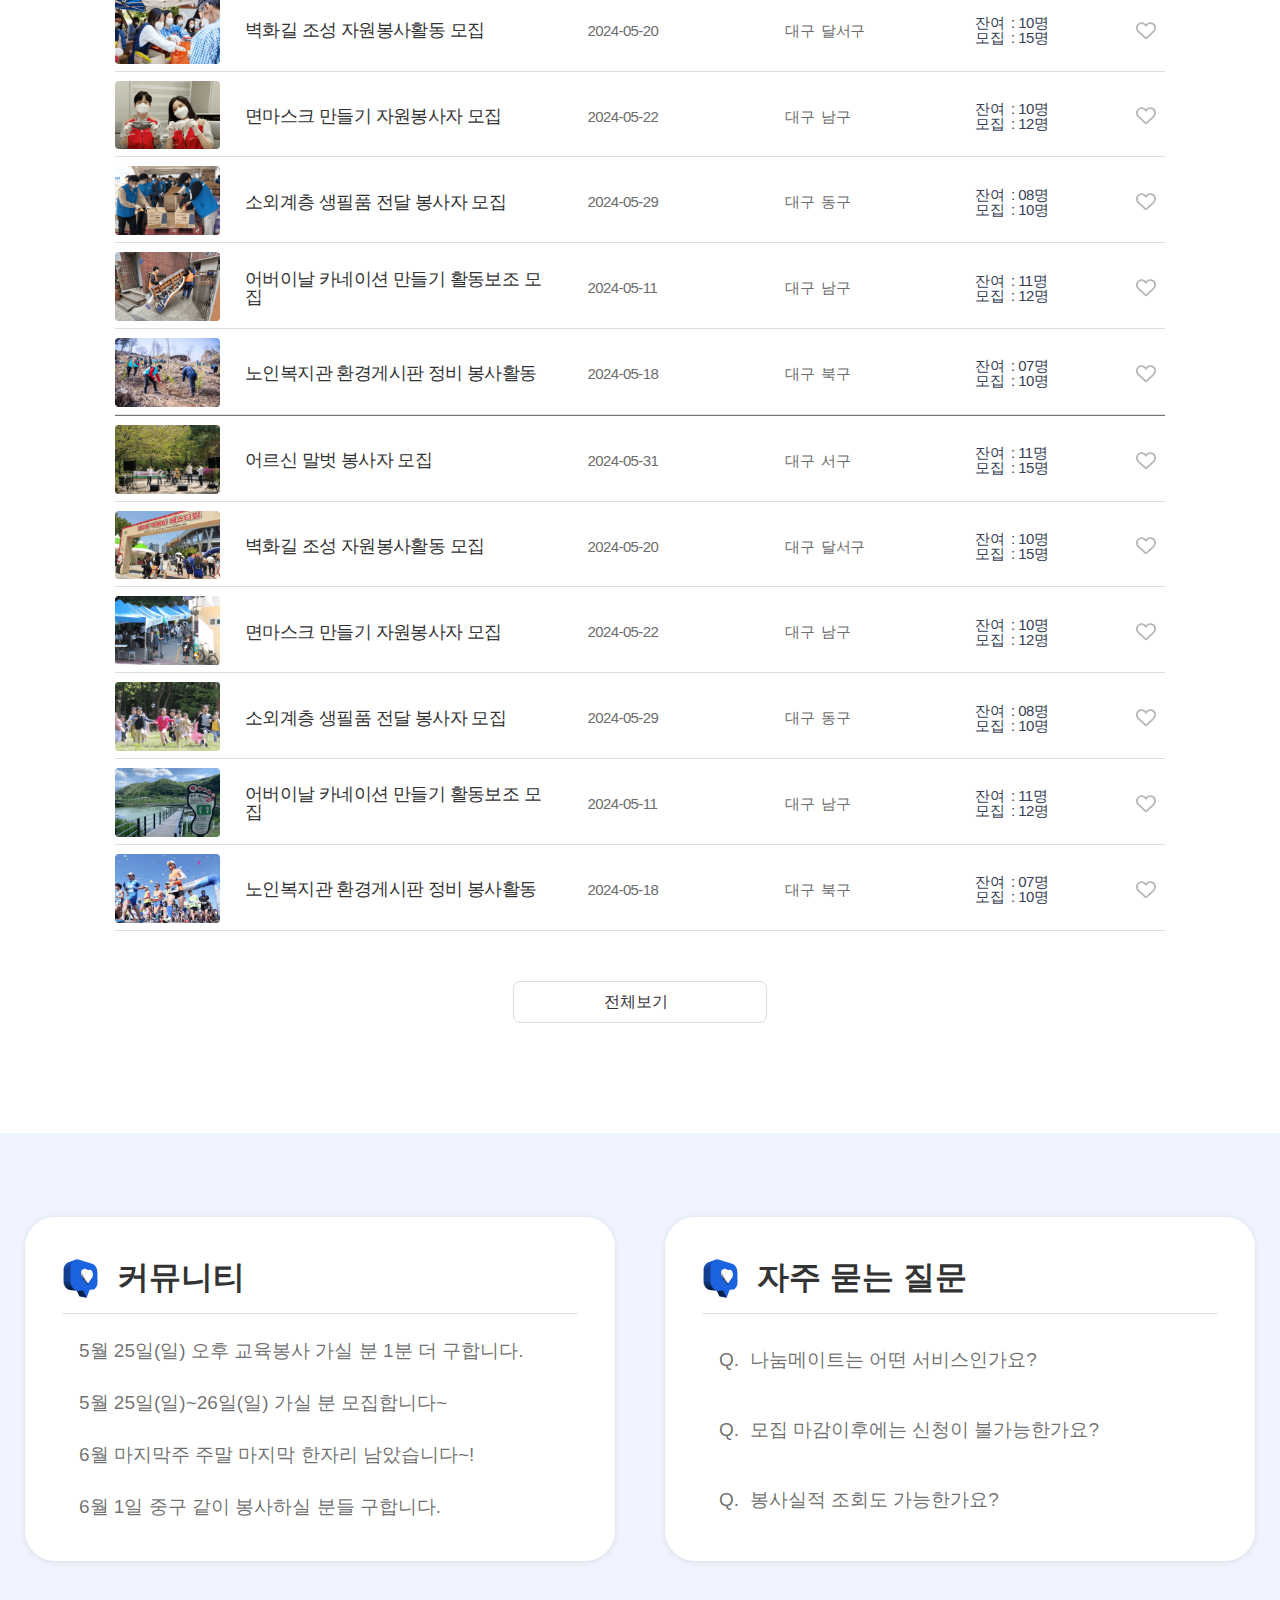
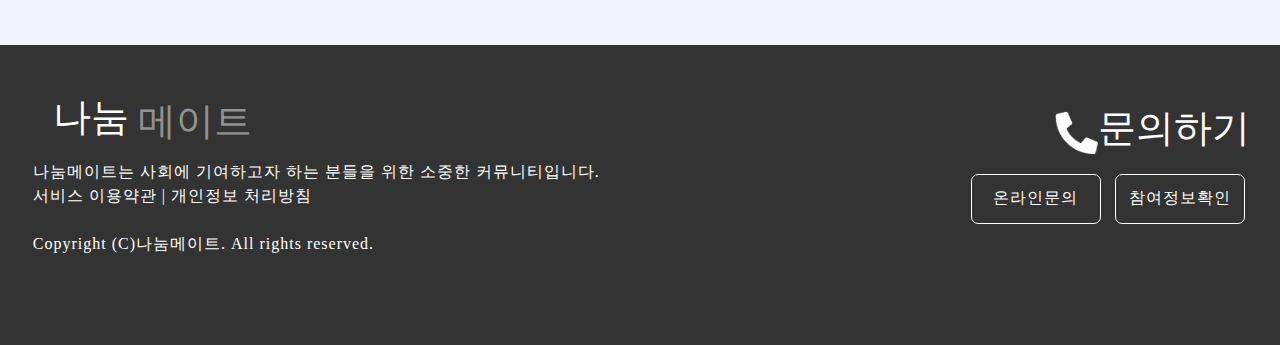
==== commit 832e5732: "수정본" ====
--- a/index.html
+++ b/index.html
@@ -156,7 +156,7 @@
     </div>
     <!-- 민주 -->
     <div class="section4 inner">
-      <h1>우리가 같이만든 변화들</h1>
+      <h1>우리가 같이 만든 변화들</h1>
       <div class="snstext">
         <a href="#"><img src="images/minju/youtube.png" alt="유튜브" /></a>
         <a href="#"><img src="images/minju/instargrame.png" alt="인스타그램" /></a>
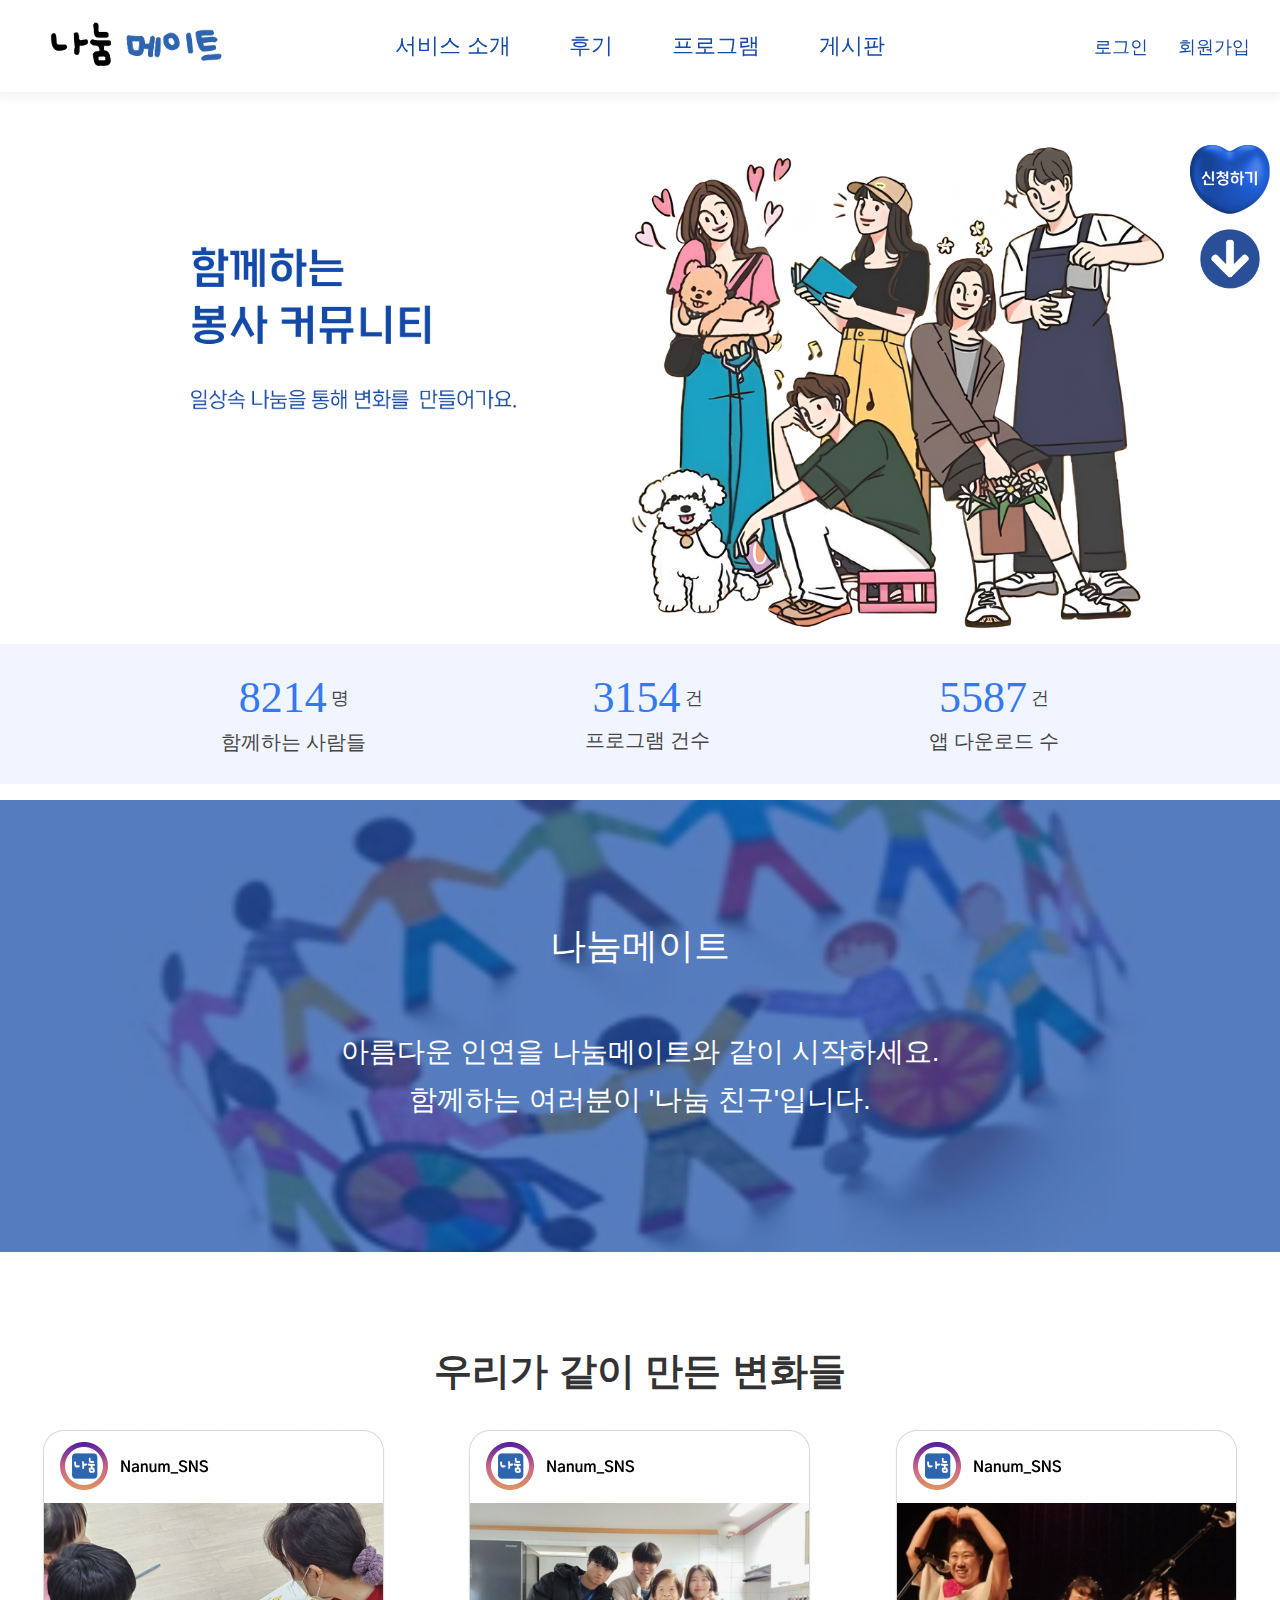
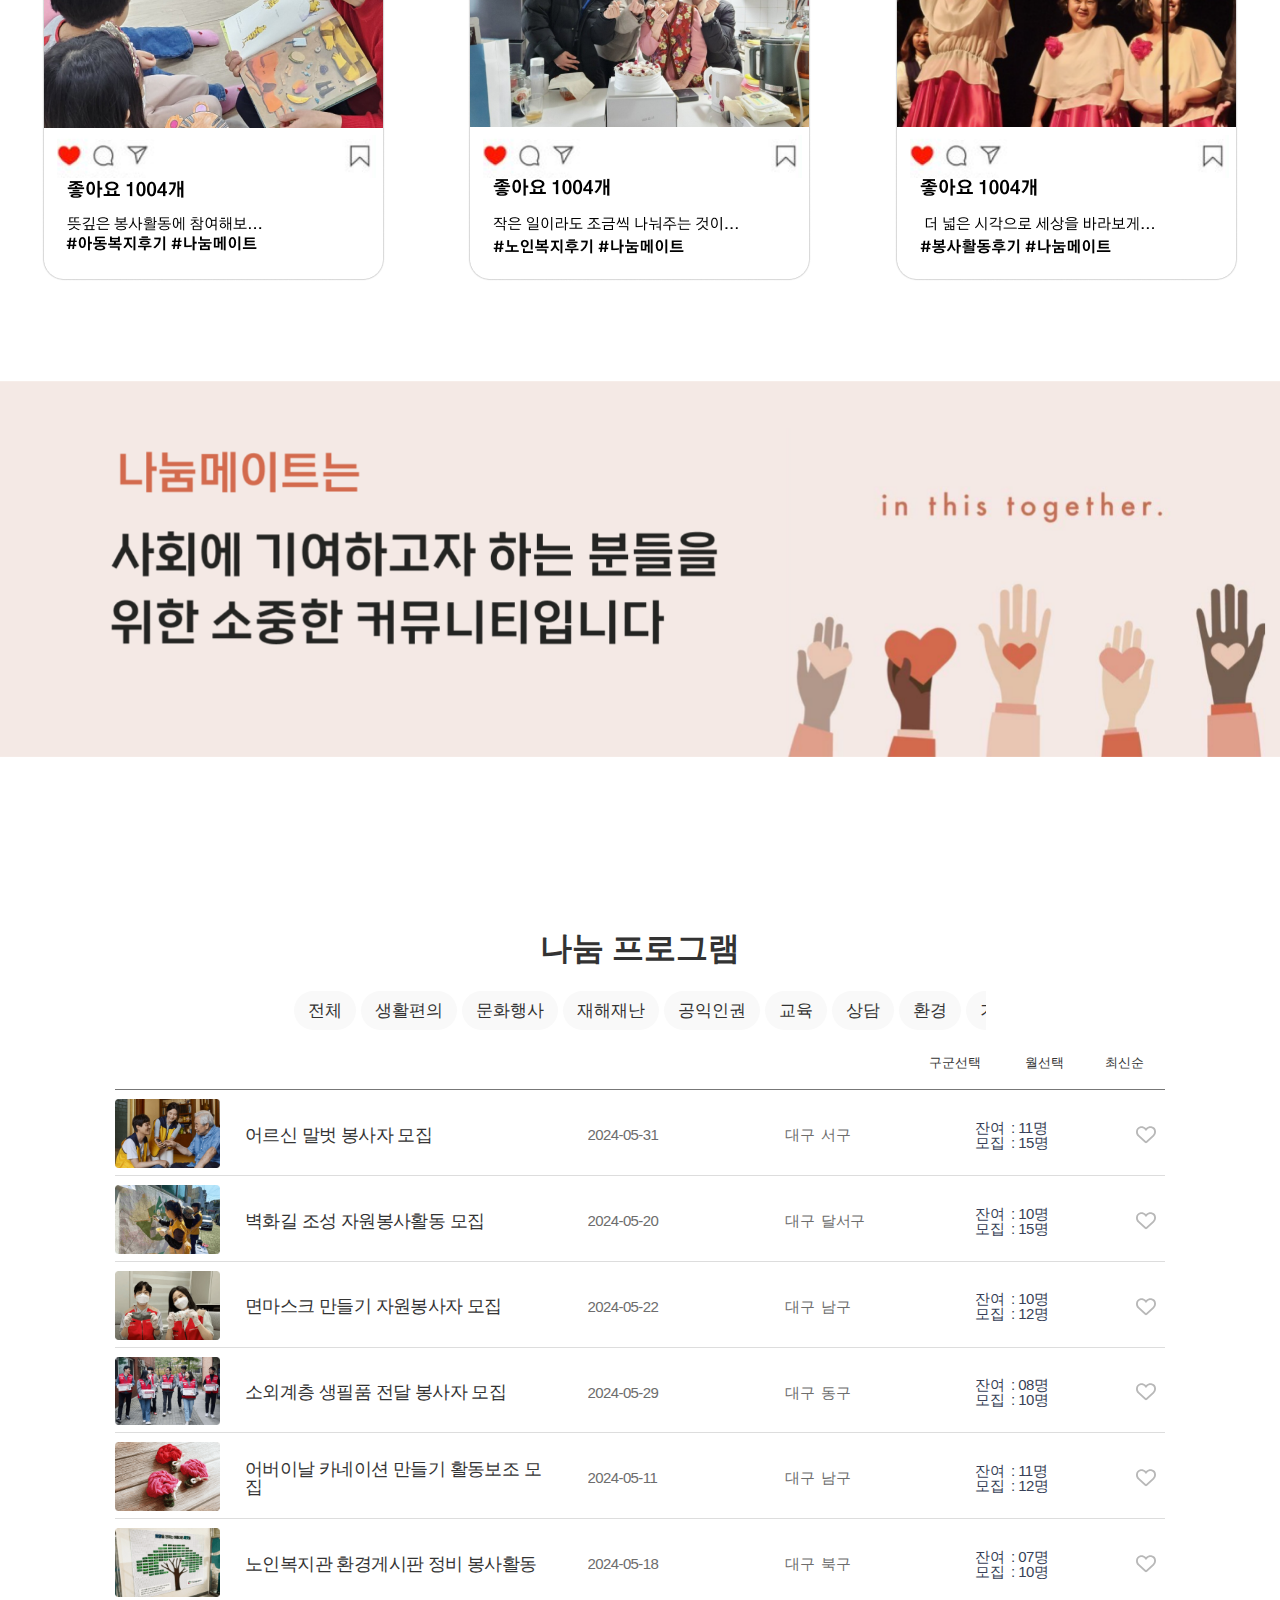
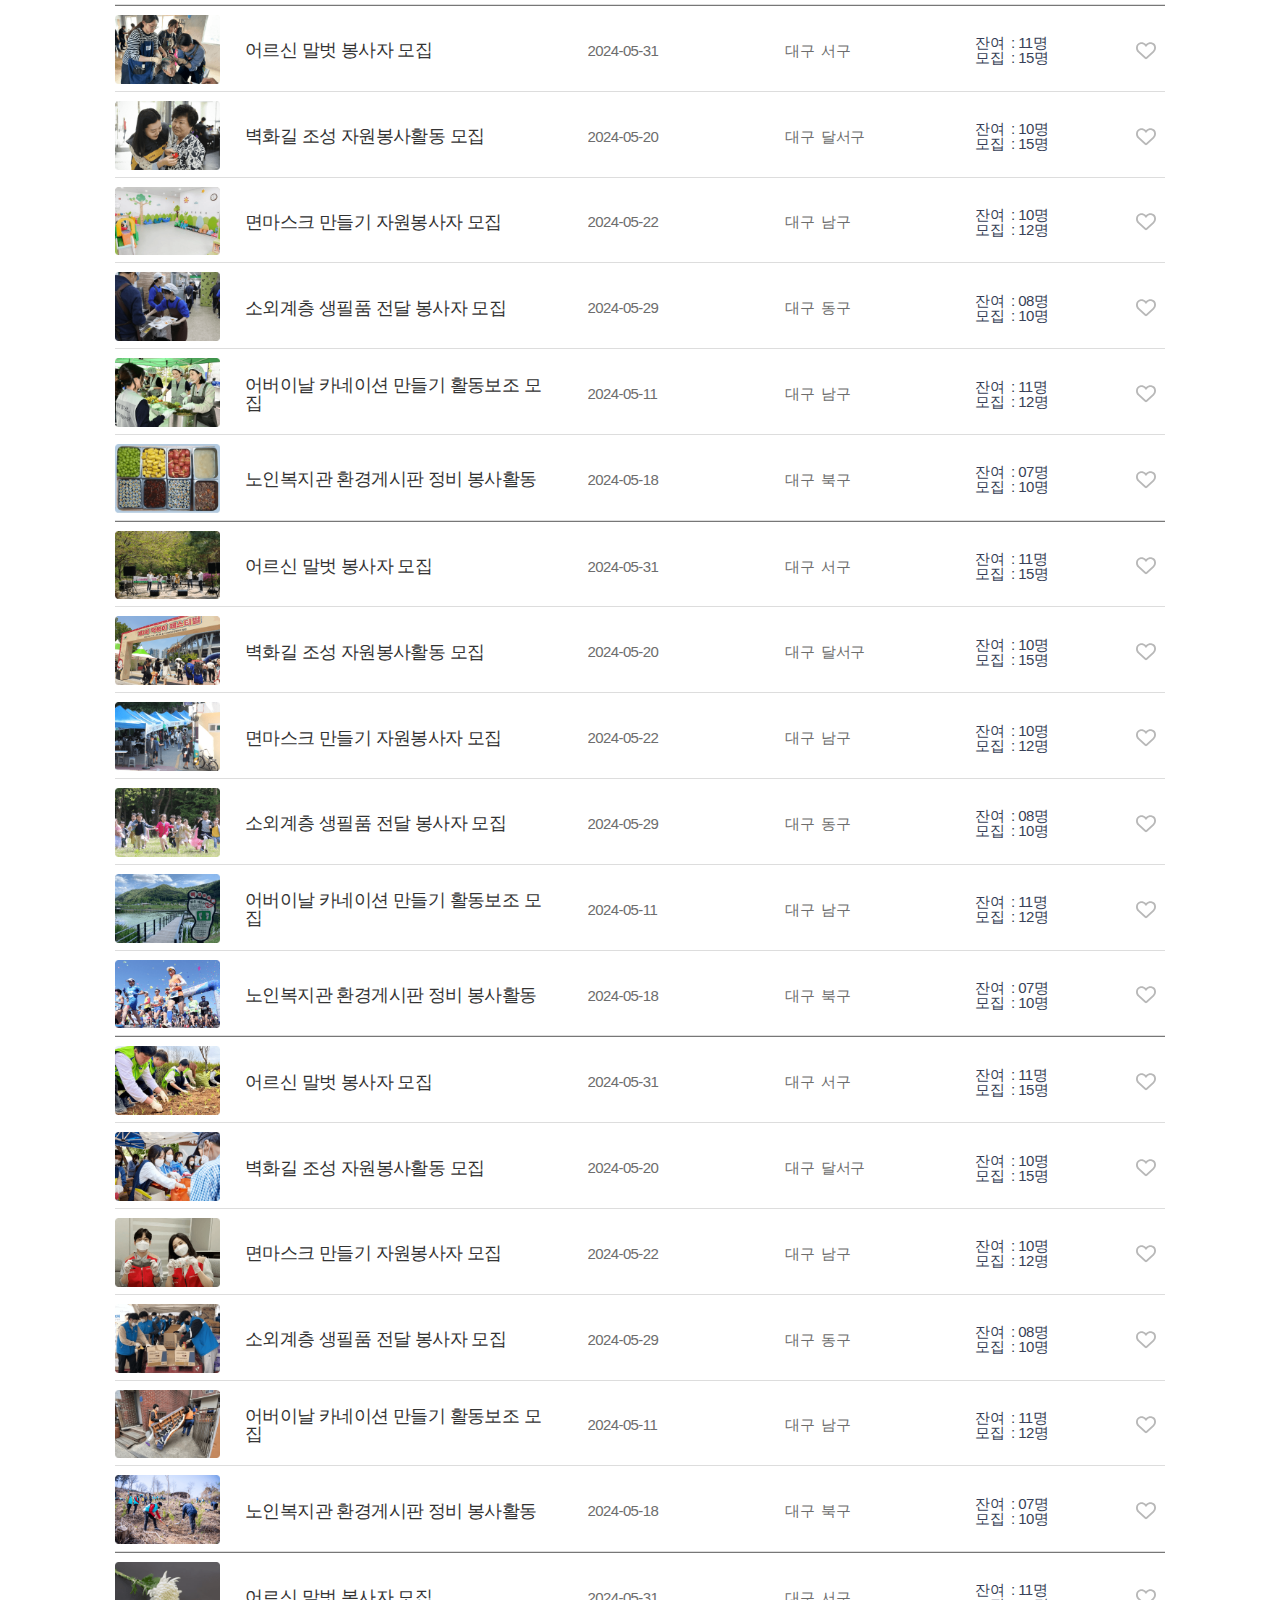
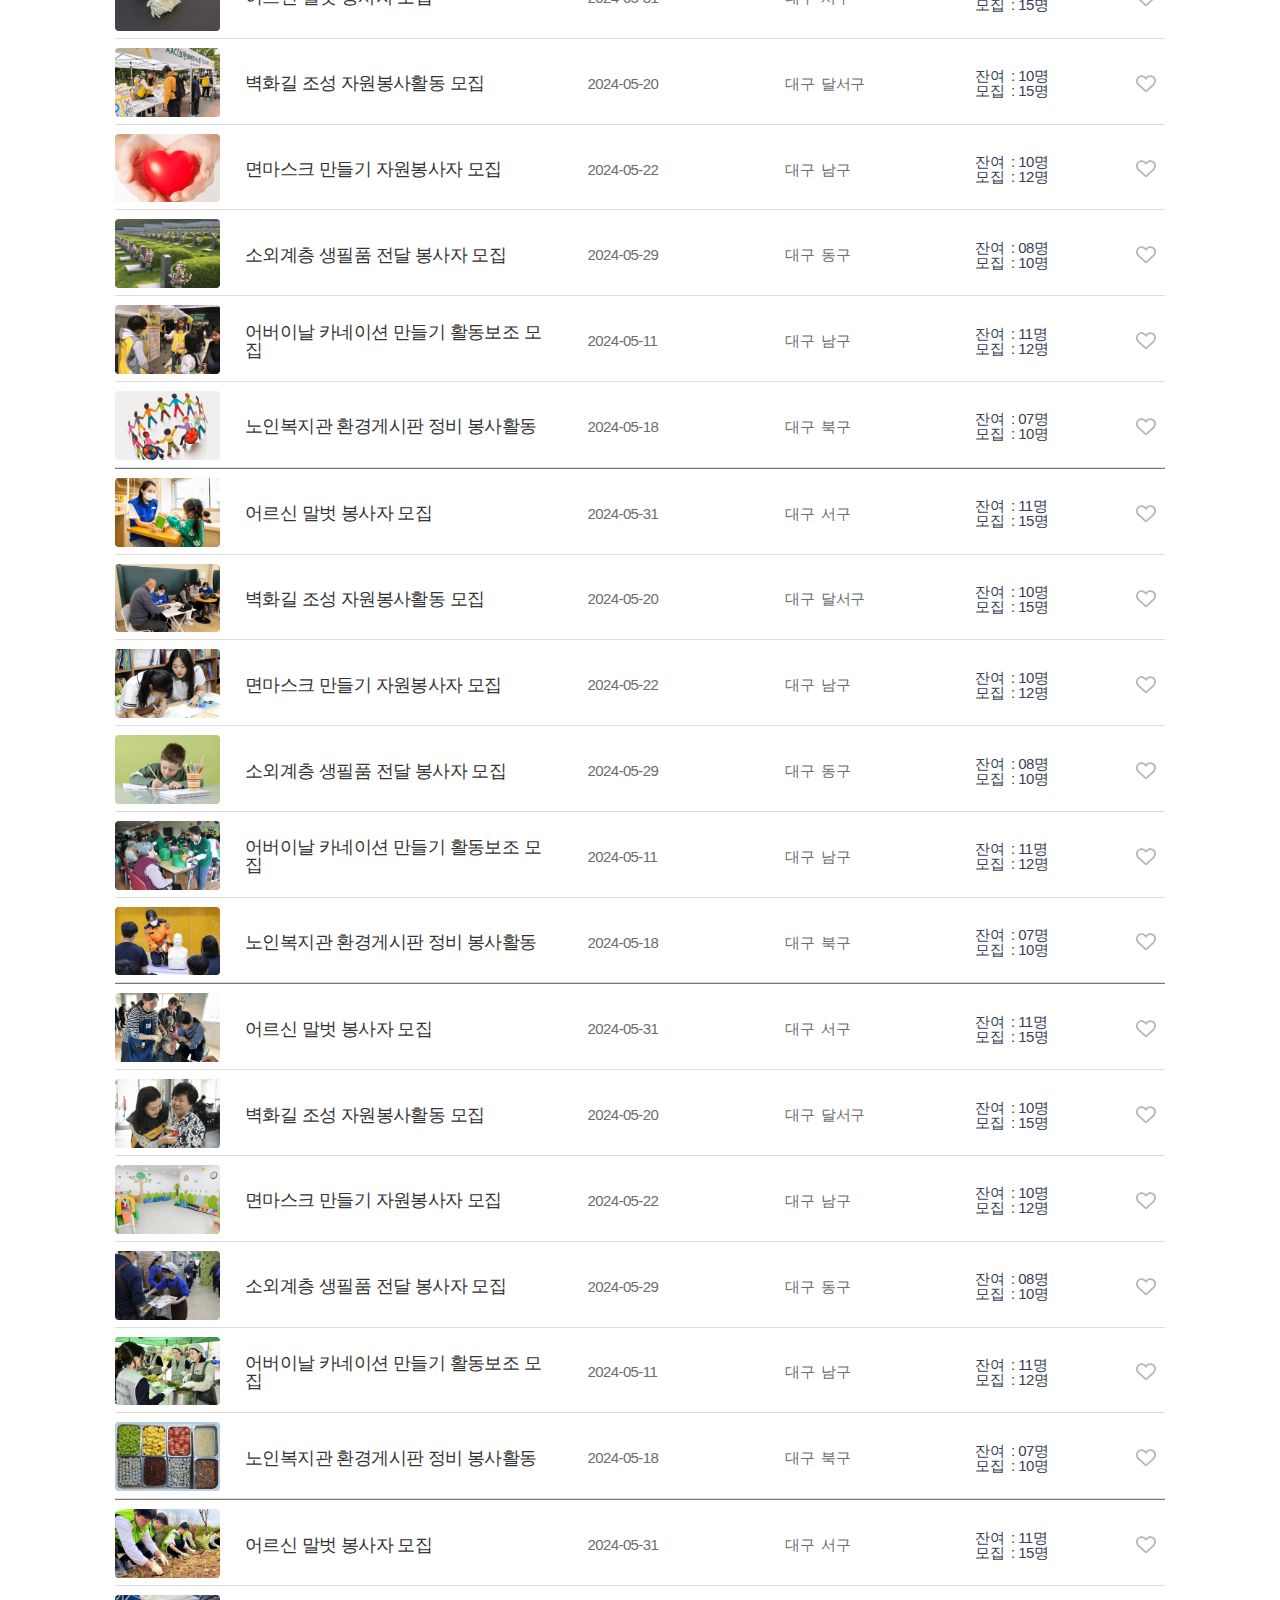
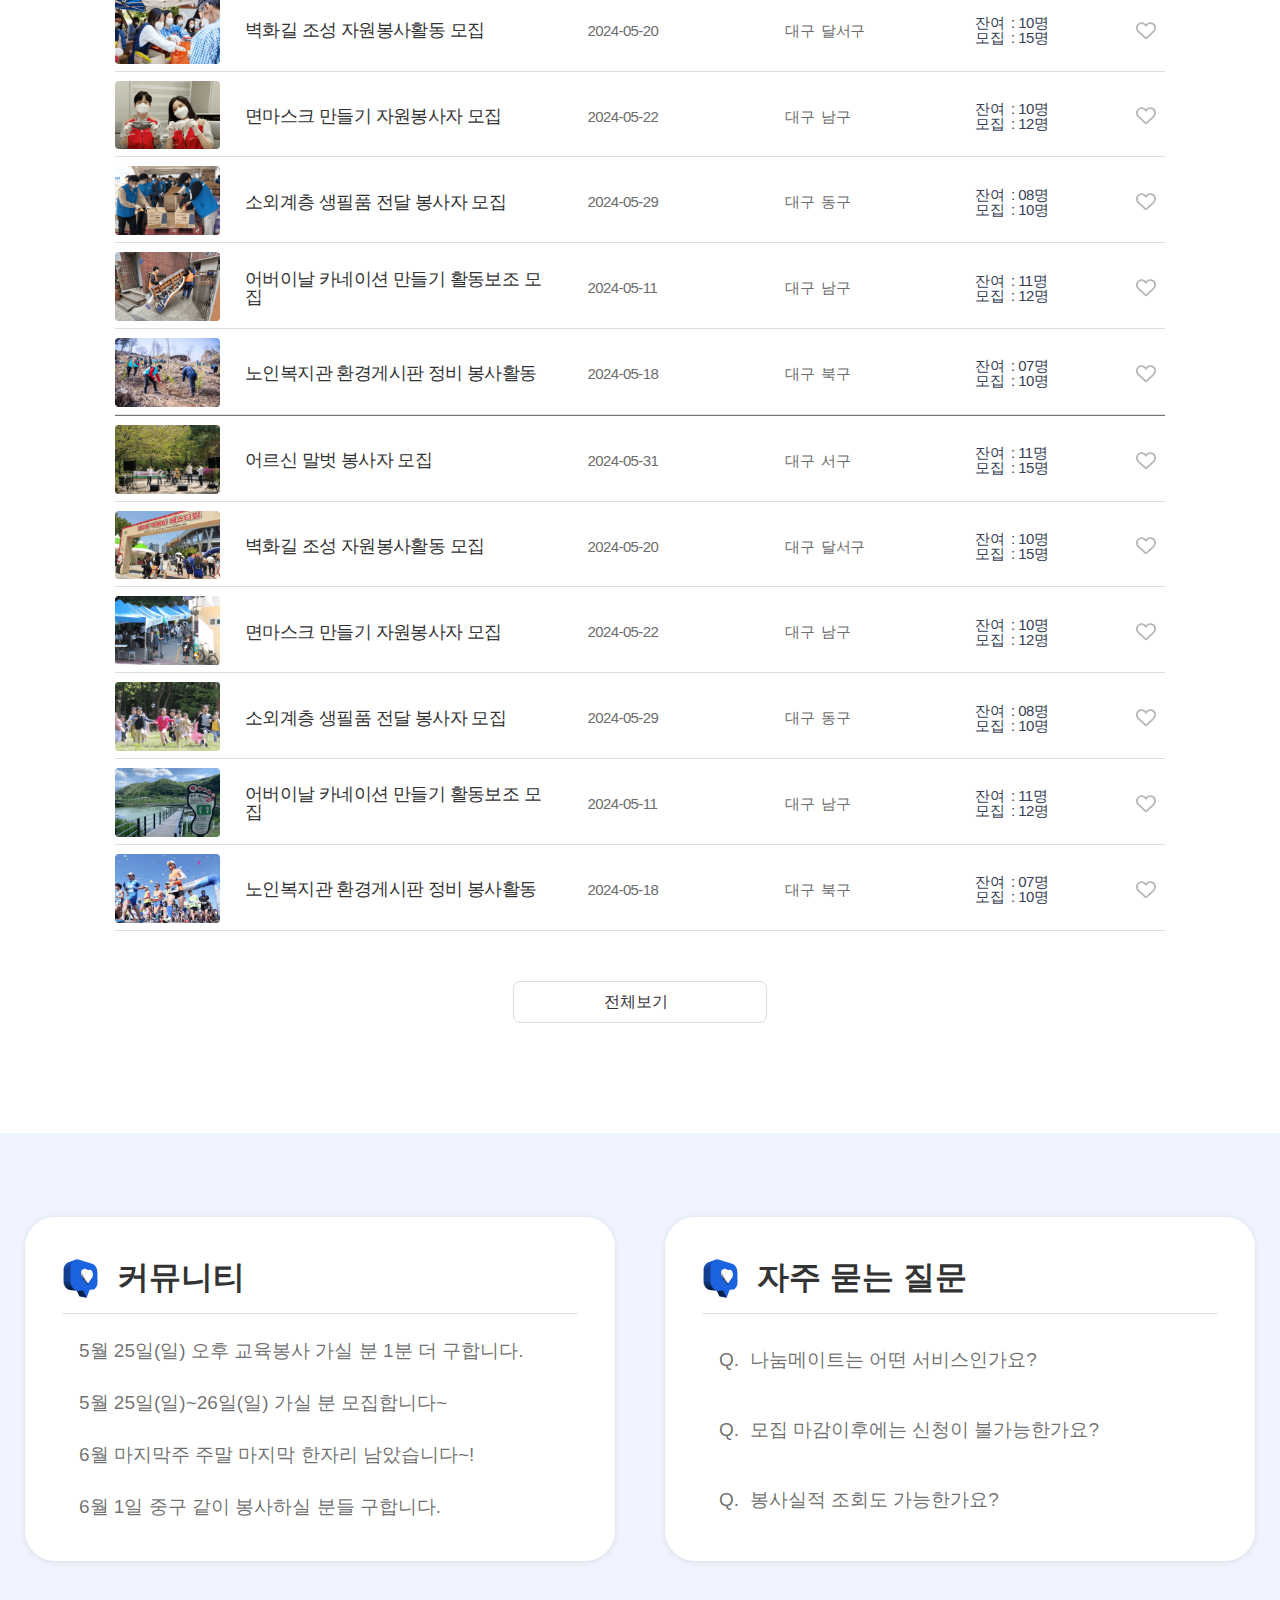
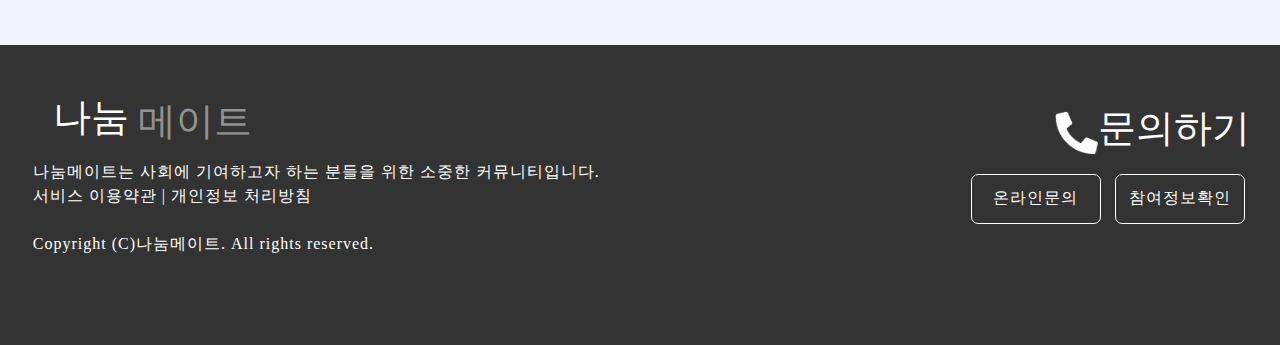
==== commit a8a7d177: "게시판추가" ====
--- a/index.html
+++ b/index.html
@@ -1062,7 +1062,7 @@
         <div class="CM-box">
           <ul class="CM">
             <span>
-              <img src="images/kyungran/icon3.png" alt="제목아이콘" />&nbsp 커뮤니티<a href="#"><i class="fas fa-thin fa-plus"></i></a
+              <img src="images/kyungran/icon3.png" alt="제목아이콘" />&nbsp 커뮤니티<a href="boardBox.html"><i class="fas fa-thin fa-plus"></i></a
             ></span>
             <a href="#"><li>5월 25일(일) 오후 교육봉사 가실 분 1분 더 구합니다.</li></a>
             <a href="#"><li>5월 25일(일)~26일(일) 가실 분 모집합니다~</li></a>
@@ -1075,7 +1075,7 @@
         <div class="FAQ-box">
           <ul class="FAQ">
             <span>
-              <img src="images/kyungran/icon3.png" alt="제목아이콘" />&nbsp 자주 묻는 질문 <a href="#"><i class="fas fa-thin fa-plus"></i></a
+              <img src="images/kyungran/icon3.png" alt="제목아이콘" />&nbsp 자주 묻는 질문 <a href="boardBox.html"><i class="fas fa-thin fa-plus"></i></a
             ></span>
             <a href="#"><li>Q.&nbsp 나눔메이트는 어떤 서비스인가요?</li></a>
             <a href="#"><li>Q.&nbsp 모집 마감이후에는 신청이 불가능한가요?</li></a>
--- a/css/seunga.css
+++ b/css/seunga.css
@@ -287,7 +287,7 @@
   opacity: 0.9;
   display: flex;
   justify-content: center;
-  gap: 20%;
+  gap: 18%;
   padding: 2.5%;
   position: absolute;
   bottom: 2%;
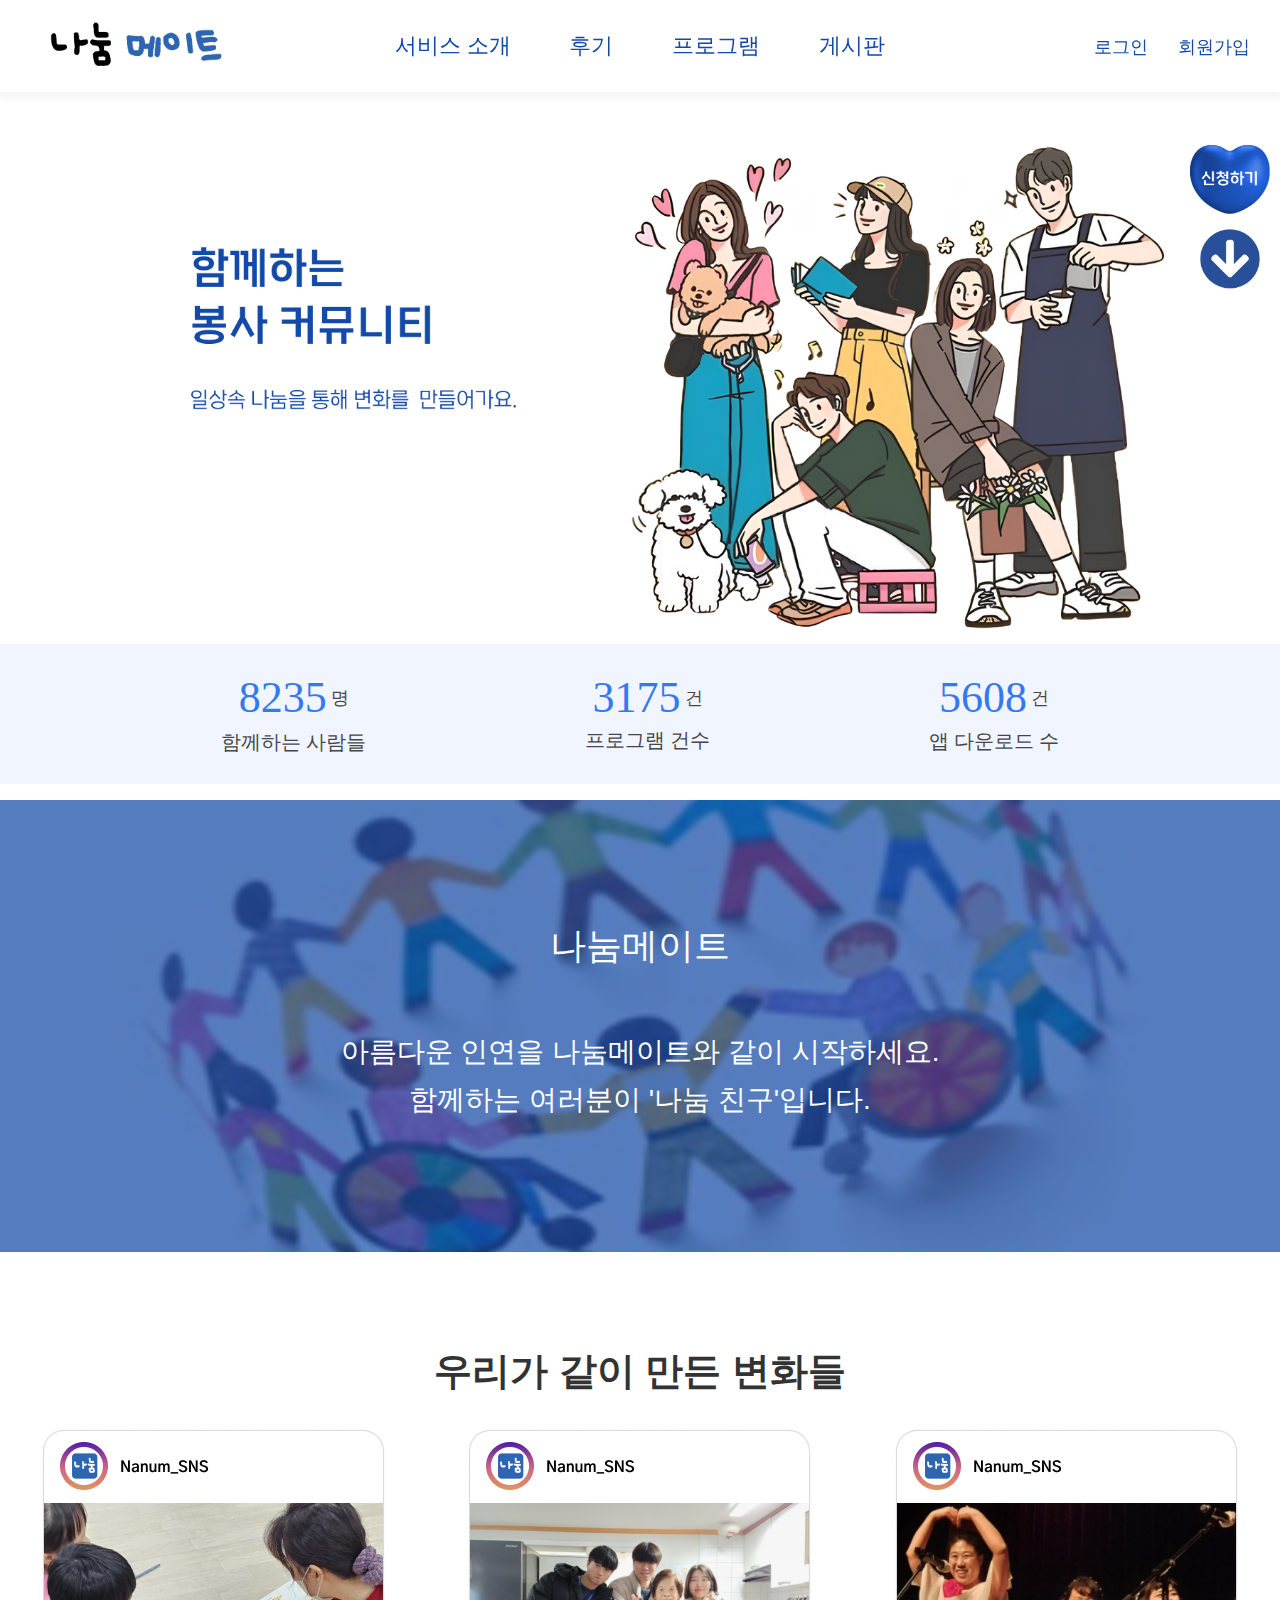
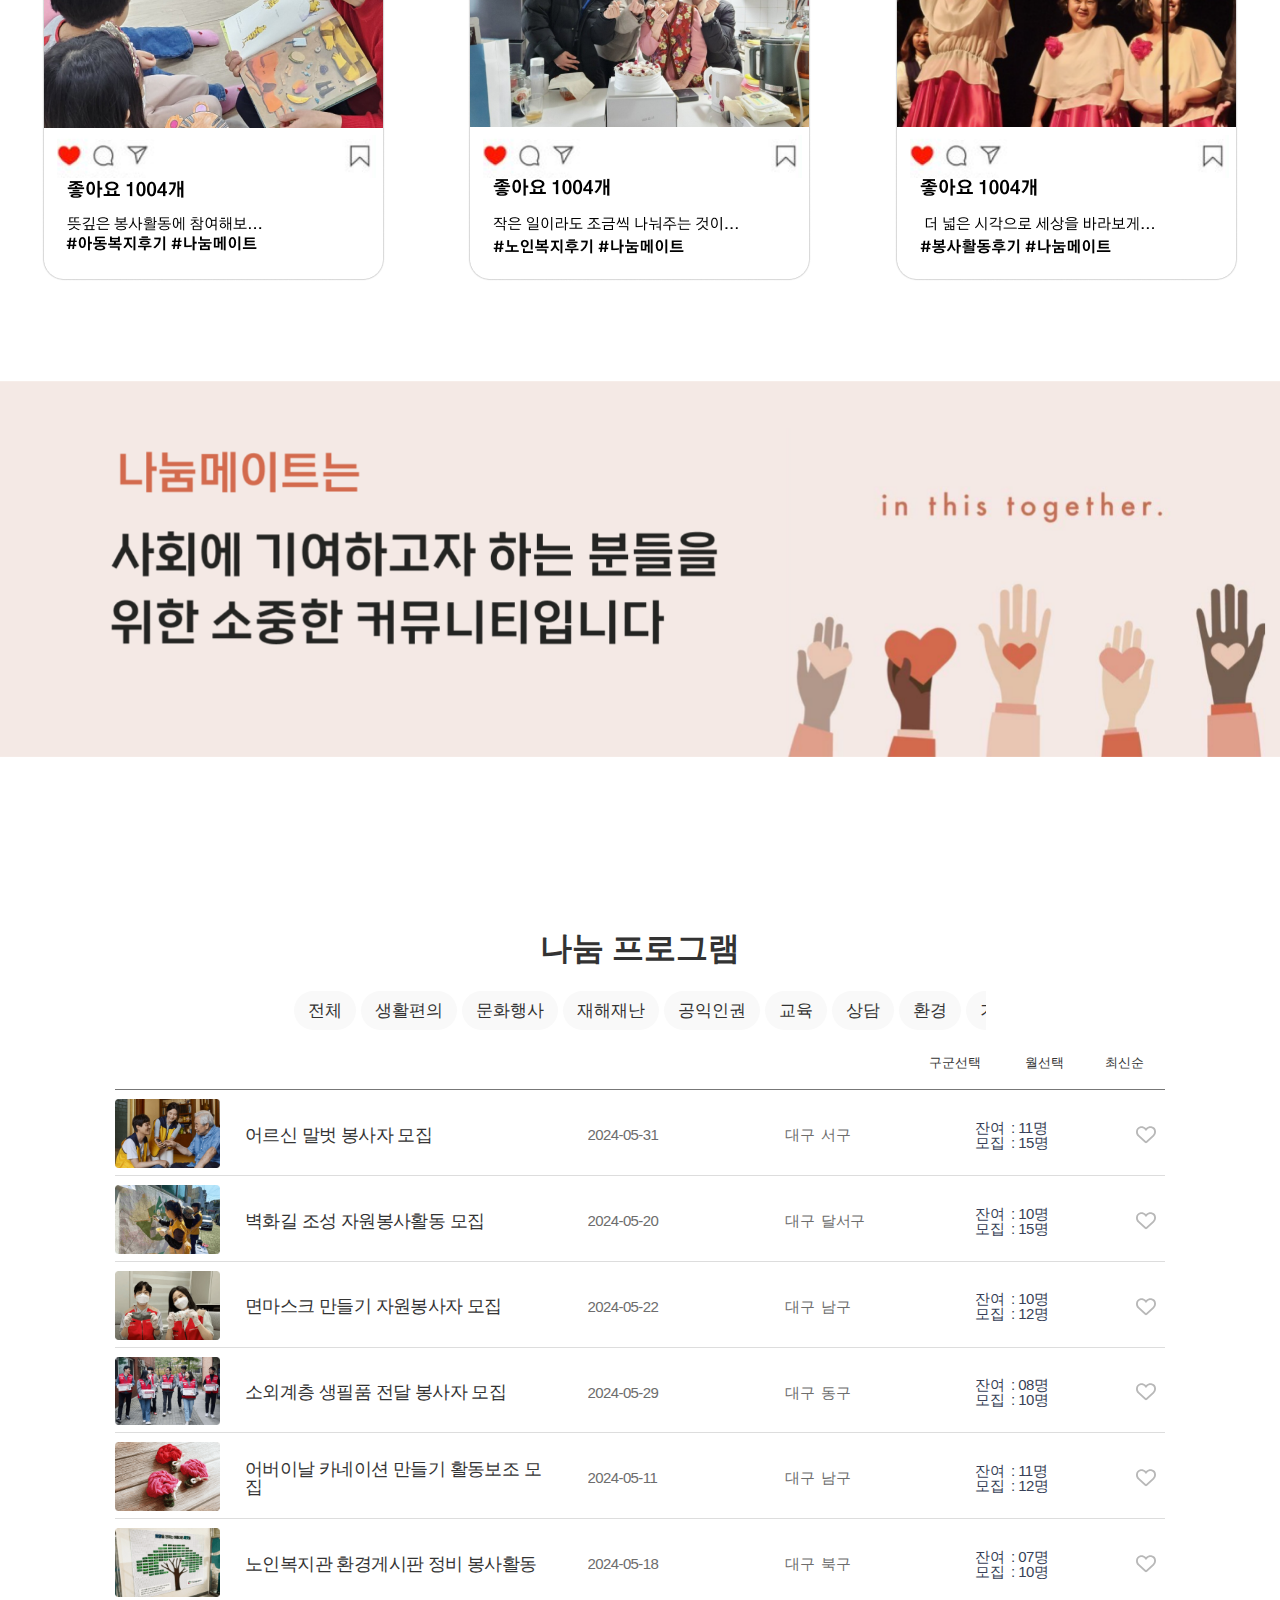
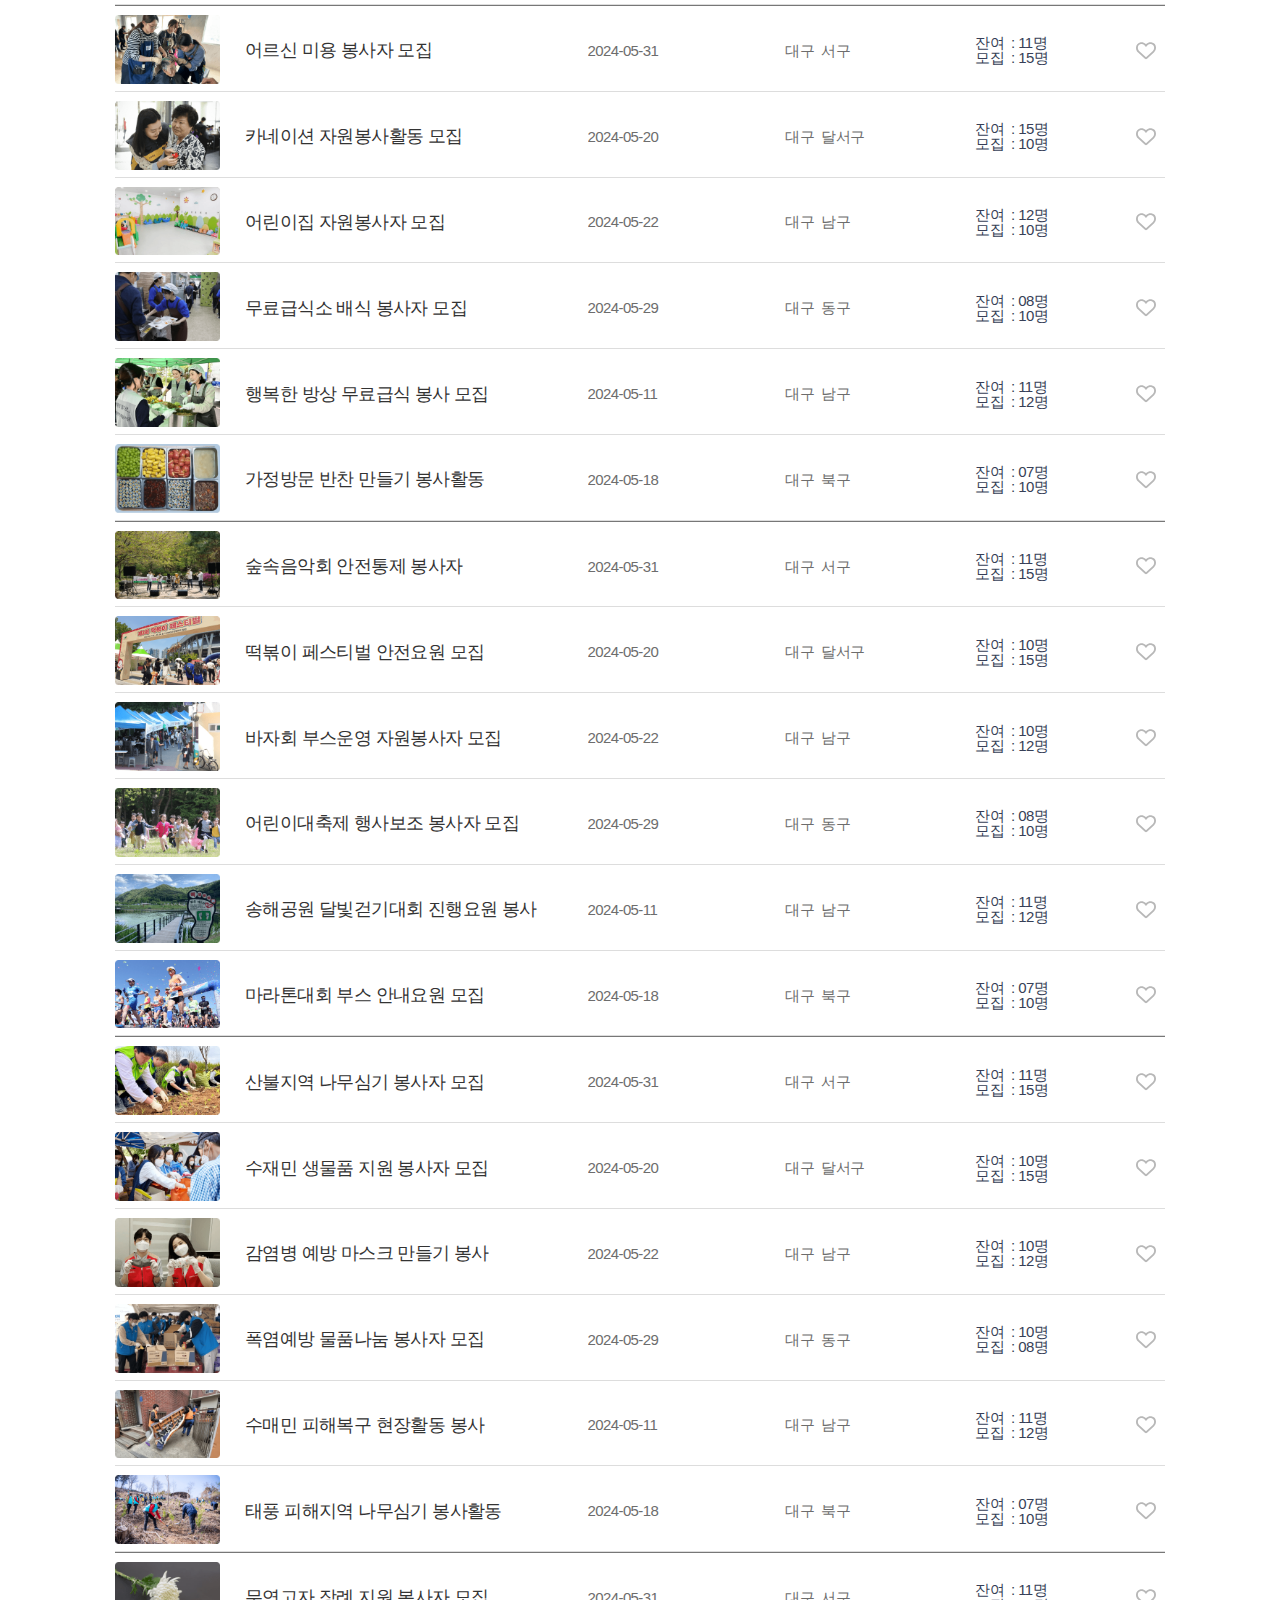
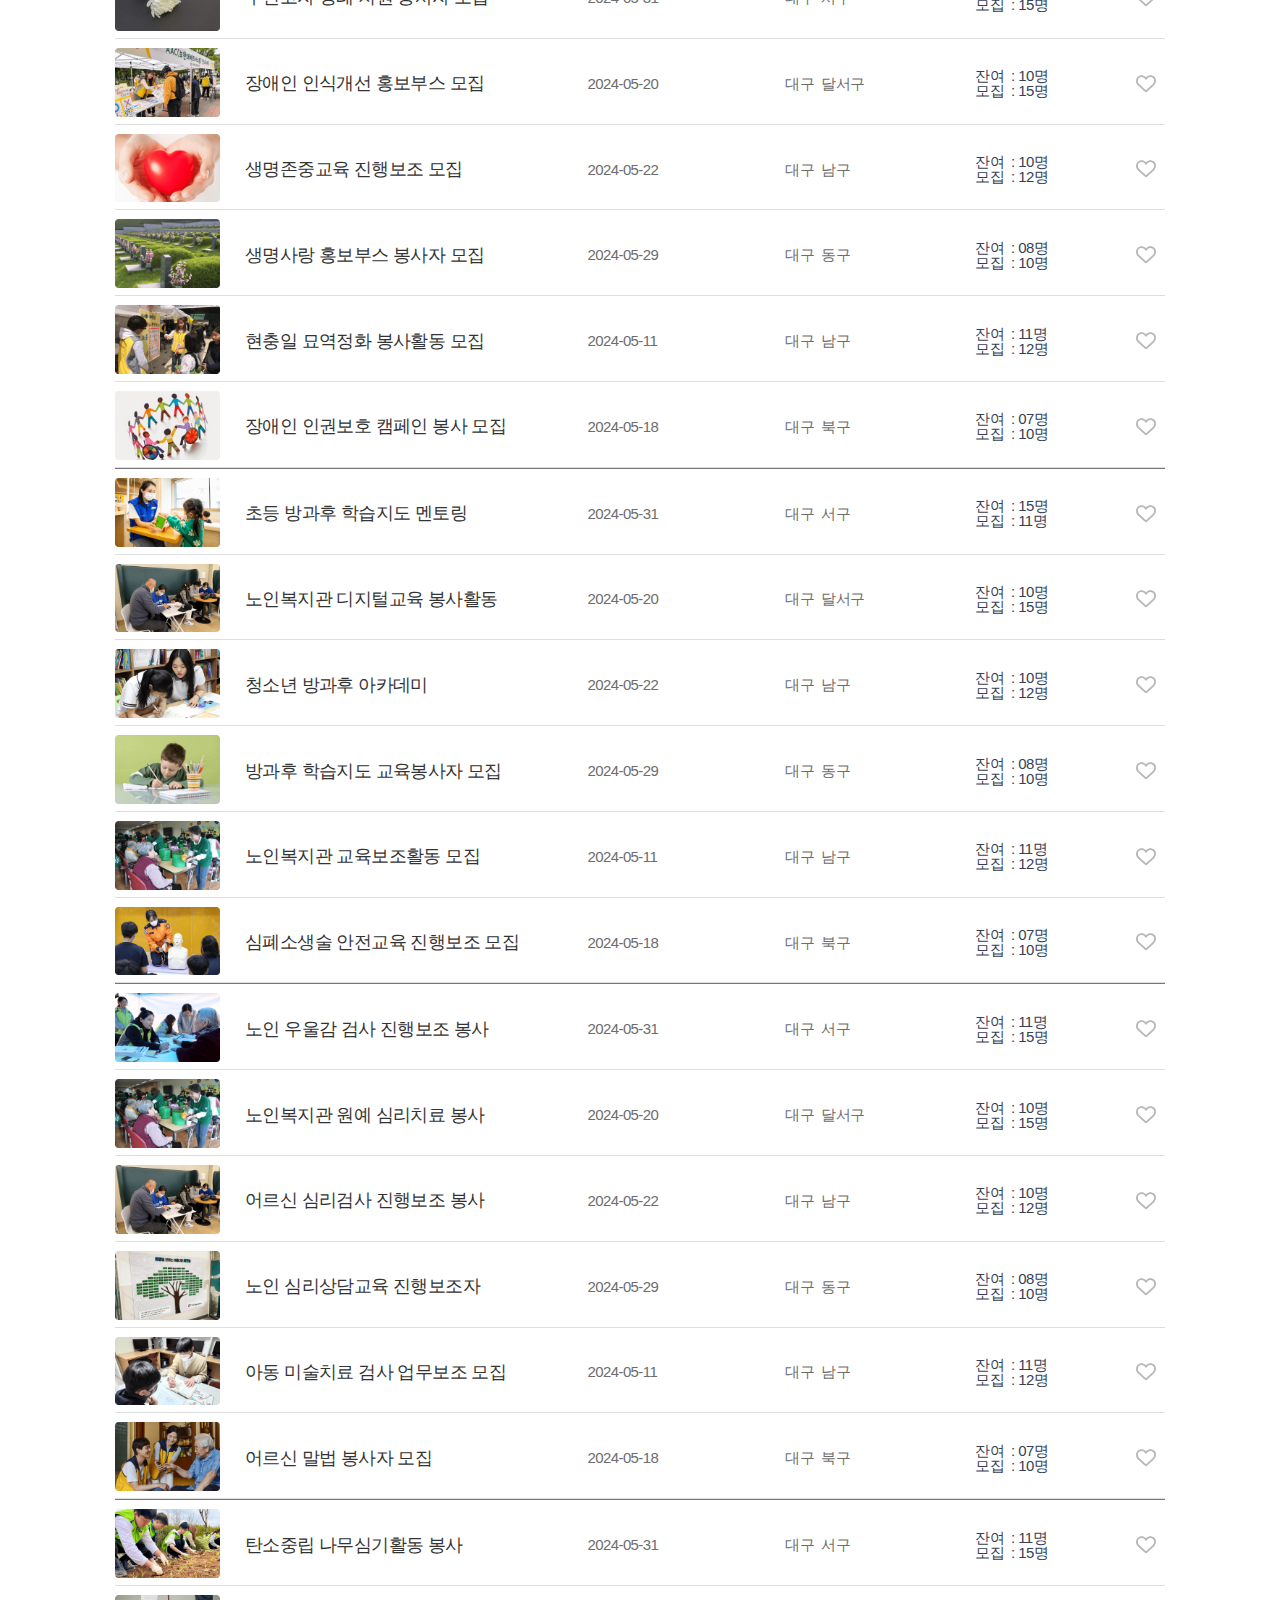
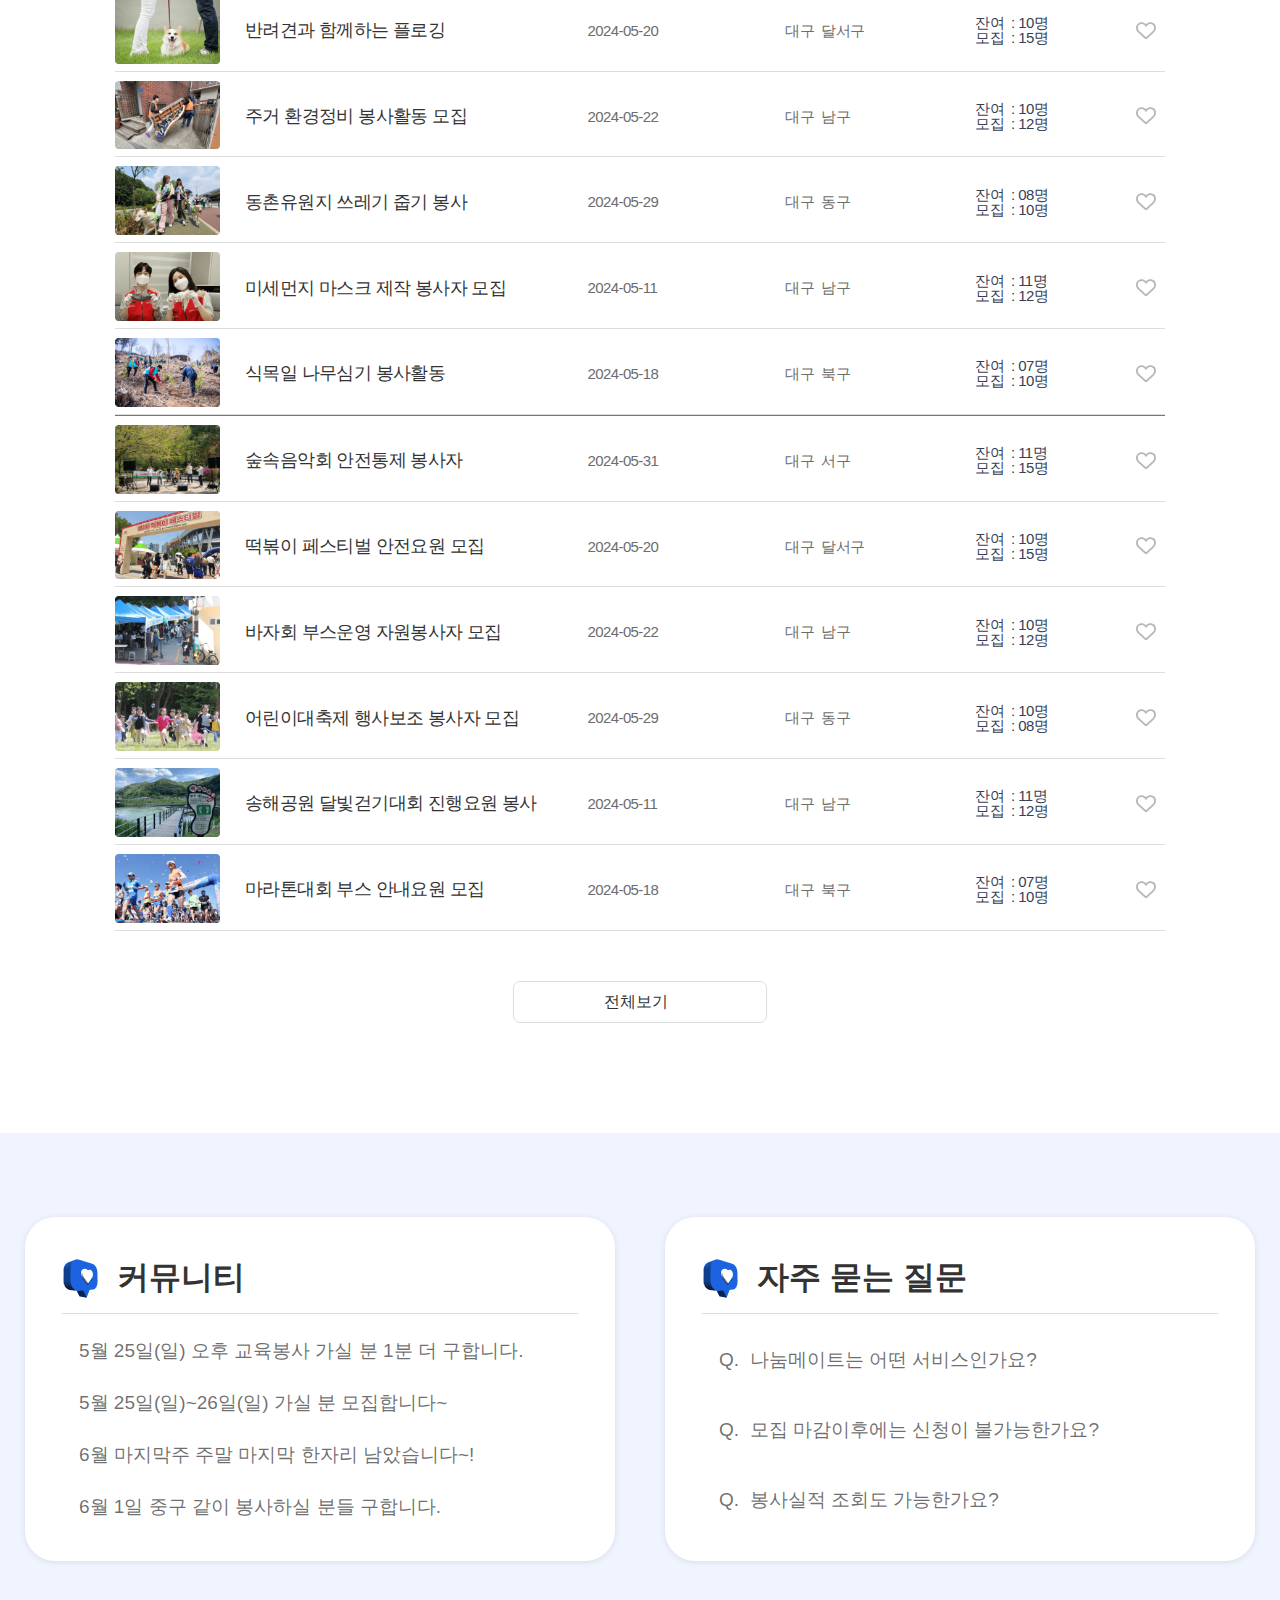
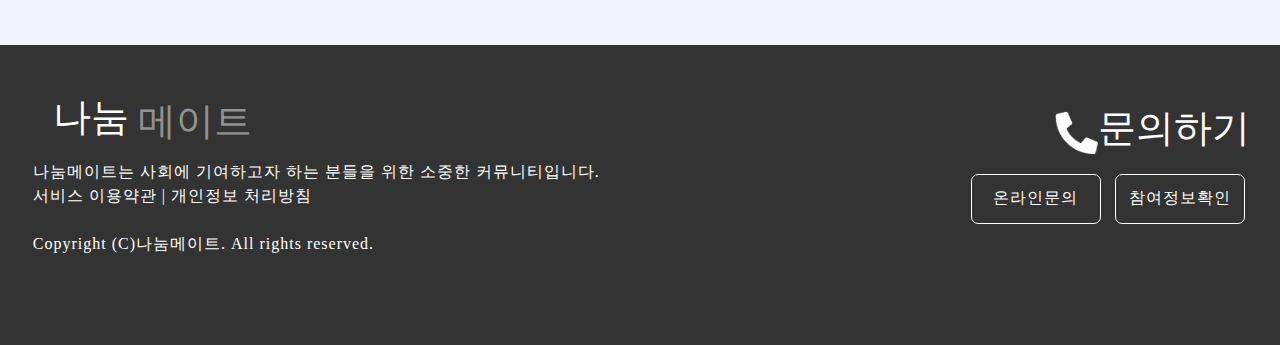
==== commit 7a501885: "수정" ====
--- a/index.html
+++ b/index.html
@@ -272,7 +272,7 @@
             <button type="button" class="hart-icon"></button>
           </div>
           <div class="img-box">
-            <a href="#">
+            <a href="sub2.html">
               <img class="img1" src="images/kyungran/1-2.png" alt="봉사이미지" />
               <span class="span1">벽화길 조성 자원봉사활동 모집</span>
               <span> 2024-05-20 </span>
@@ -282,7 +282,7 @@
             <button type="button" class="hart-icon"></button>
           </div>
           <div class="img-box">
-            <a href="#">
+            <a href="sub2.html">
               <img class="img1" src="images/kyungran/1-3.png" alt="봉사이미지" />
               <span class="span1">면마스크 만들기 자원봉사자 모집</span>
               <span> 2024-05-22 </span>
@@ -292,7 +292,7 @@
             <button type="button" class="hart-icon"></button>
           </div>
           <div class="img-box">
-            <a href="#">
+            <a href="sub2.html">
               <img class="img1" src="images/kyungran/1-4.png" alt="봉사이미지" />
               <span class="span1">의료시설 업무보조 봉사자 모집</span>
               <span> 2024-06-03 </span>
@@ -304,7 +304,7 @@
         </div>
         <div class="list-wrap">
           <div class="img-box">
-            <a href="#">
+            <a href="sub2.html">
               <img class="img1" src="images/kyungran/1-5.png" alt="봉사이미지" />
               <span class="span1">소외계층 생필품 전달 봉사자 모집</span>
               <span> 2024-05-29 </span>
@@ -314,7 +314,7 @@
             <button type="button" class="hart-icon"></button>
           </div>
           <div class="img-box">
-            <a href="#">
+            <a href="sub2.html">
               <img class="img1" src="images/kyungran/1-6.png" alt="봉사이미지" />
               <span class="span1">어버이날 카네이션 만들기 활동보조 모집</span>
               <span> 2024-05-11 </span>
@@ -324,7 +324,7 @@
             <button type="button" class="hart-icon"></button>
           </div>
           <div class="img-box">
-            <a href="#">
+            <a href="sub2.html">
               <img class="img1" src="images/kyungran/1-7.png" alt="봉사이미지" />
               <span class="span1">노인복지관 환경게시판 정비 봉사활동</span>
               <span> 2024-05-18 </span>
@@ -334,7 +334,7 @@
             <button type="button" class="hart-icon"></button>
           </div>
           <div class="img-box">
-            <a href="#">
+            <a href="sub2.html">
               <img class="img1" src="images/kyungran/1-8.png" alt="봉사이미지" />
               <span class="span1">금호강변 환경정화 봉사자 모집</span>
               <span> 2024-05-30 </span>
@@ -352,7 +352,7 @@
           <div class="img-box">
             <a href="sub2.html">
               <img class="img1" src="images/kyungran/2-1.png" alt="봉사이미지" />
-              <span class="span1">어르신 말벗 봉사자 모집</span>
+              <span class="span1">어르신 미용 봉사자 모집</span>
               <span> 2024-05-31</span>
               <span>대구 &nbsp서구</span>
               <span>잔여&nbsp&nbsp:&nbsp11명 <br />모집&nbsp&nbsp:&nbsp15명</span>
@@ -360,9 +360,97 @@
             <button type="button" class="hart-icon"></button>
           </div>
           <div class="img-box">
-            <a href="#">
+            <a href="sub2.html">
               <img class="img1" src="images/kyungran/2-2.png" alt="봉사이미지" />
-              <span class="span1">벽화길 조성 자원봉사활동 모집</span>
+              <span class="span1">카네이션 자원봉사활동 모집</span>
+              <span> 2024-05-20 </span>
+              <span>대구 &nbsp달서구</span>
+              <span>잔여&nbsp&nbsp:&nbsp15명 <br />모집&nbsp&nbsp:&nbsp10명</span>
+            </a>
+            <button type="button" class="hart-icon"></button>
+          </div>
+          <div class="img-box">
+            <a href="sub2.html">
+              <img class="img1" src="images/kyungran/2-3.png" alt="봉사이미지" />
+              <span class="span1">어린이집 자원봉사자 모집</span>
+              <span> 2024-05-22 </span>
+              <span>대구 &nbsp남구</span>
+              <span>잔여&nbsp&nbsp:&nbsp12명 <br />모집&nbsp&nbsp:&nbsp10명</span>
+            </a>
+            <button type="button" class="hart-icon"></button>
+          </div>
+          <div class="img-box">
+            <a href="sub2.html">
+              <img class="img1" src="images/kyungran/2-4.png" alt="봉사이미지" />
+              <span class="span1">제빵 나눔 봉사자 모집</span>
+              <span> 2024-06-03 </span>
+              <span>대구 &nbsp중구</span>
+              <span>잔여&nbsp&nbsp:&nbsp25명 <br />모집&nbsp&nbsp:&nbsp15명</span>
+            </a>
+            <button type="button" class="hart-icon"></button>
+          </div>
+        </div>
+        <div class="list-wrap">
+          <div class="img-box">
+            <a href="sub2.html">
+              <img class="img1" src="images/kyungran/2-5.png" alt="봉사이미지" />
+              <span class="span1">무료급식소 배식 봉사자 모집</span>
+              <span> 2024-05-29 </span>
+              <span>대구 &nbsp동구</span>
+              <span>잔여&nbsp&nbsp:&nbsp08명 <br />모집&nbsp&nbsp:&nbsp10명</span>
+            </a>
+            <button type="button" class="hart-icon"></button>
+          </div>
+          <div class="img-box">
+            <a href="sub2.html">
+              <img class="img1" src="images/kyungran/2-6.png" alt="봉사이미지" />
+              <span class="span1">행복한 방상 무료급식 봉사 모집</span>
+              <span> 2024-05-11 </span>
+              <span>대구 &nbsp남구</span>
+              <span>잔여&nbsp&nbsp:&nbsp11명 <br />모집&nbsp&nbsp:&nbsp12명</span>
+            </a>
+            <button type="button" class="hart-icon"></button>
+          </div>
+          <div class="img-box">
+            <a href="sub2.html">
+              <img class="img1" src="images/kyungran/2-7.png" alt="봉사이미지" />
+              <span class="span1">가정방문 반찬 만들기 봉사활동</span>
+              <span> 2024-05-18 </span>
+              <span>대구 &nbsp북구</span>
+              <span>잔여&nbsp&nbsp:&nbsp07명 <br />모집&nbsp&nbsp:&nbsp10명</span>
+            </a>
+            <button type="button" class="hart-icon"></button>
+          </div>
+          <div class="img-box">
+            <a href="sub2.html">
+              <img class="img1" src="images/kyungran/2-8.png" alt="봉사이미지" />
+              <span class="span1">어르식댁 방문 봉사자 모집</span>
+              <span> 2024-05-30 </span>
+              <span>대구 &nbsp달성군</span>
+              <span>잔여&nbsp&nbsp:&nbsp15명 <br />모집&nbsp&nbsp:&nbsp30명</span>
+            </a>
+            <button type="button" class="hart-icon"></button>
+          </div>
+        </div>
+      </div>
+
+      <!-- 문화행사 카테고리-->
+      <div class="all-list" id="work03">
+        <div class="list-wrap">
+          <div class="img-box">
+            <a href="sub2.html">
+              <img class="img1" src="images/kyungran/3-1.png" alt="봉사이미지" />
+              <span class="span1">숲속음악회 안전통제 봉사자</span>
+              <span> 2024-05-31</span>
+              <span>대구 &nbsp서구</span>
+              <span>잔여&nbsp&nbsp:&nbsp11명 <br />모집&nbsp&nbsp:&nbsp15명</span>
+            </a>
+            <button type="button" class="hart-icon"></button>
+          </div>
+          <div class="img-box">
+            <a href="sub2.html">
+              <img class="img1" src="images/kyungran/3-2.png" alt="봉사이미지" />
+              <span class="span1">떡볶이 페스티벌 안전요원 모집</span>
               <span> 2024-05-20 </span>
               <span>대구 &nbsp달서구</span>
               <span>잔여&nbsp&nbsp:&nbsp10명 <br />모집&nbsp&nbsp:&nbsp15명</span>
@@ -370,9 +458,9 @@
             <button type="button" class="hart-icon"></button>
           </div>
           <div class="img-box">
-            <a href="#">
-              <img class="img1" src="images/kyungran/2-3.png" alt="봉사이미지" />
-              <span class="span1">면마스크 만들기 자원봉사자 모집</span>
+            <a href="sub2.html">
+              <img class="img1" src="images/kyungran/3-3.png" alt="봉사이미지" />
+              <span class="span1">바자회 부스운영 자원봉사자 모집</span>
               <span> 2024-05-22 </span>
               <span>대구 &nbsp남구</span>
               <span>잔여&nbsp&nbsp:&nbsp10명 <br />모집&nbsp&nbsp:&nbsp12명</span>
@@ -380,9 +468,9 @@
             <button type="button" class="hart-icon"></button>
           </div>
           <div class="img-box">
-            <a href="#">
-              <img class="img1" src="images/kyungran/2-4.png" alt="봉사이미지" />
-              <span class="span1">의료시설 업무보조 봉사자 모집</span>
+            <a href="sub2.html">
+              <img class="img1" src="images/kyungran/3-4.png" alt="봉사이미지" />
+              <span class="span1">지역아동센터 체육대회 진행요원 봉사</span>
               <span> 2024-06-03 </span>
               <span>대구 &nbsp중구</span>
               <span>잔여&nbsp&nbsp:&nbsp15명 <br />모집&nbsp&nbsp:&nbsp25명</span>
@@ -392,9 +480,9 @@
         </div>
         <div class="list-wrap">
           <div class="img-box">
-            <a href="#">
-              <img class="img1" src="images/kyungran/2-5.png" alt="봉사이미지" />
-              <span class="span1">소외계층 생필품 전달 봉사자 모집</span>
+            <a href="sub2.html">
+              <img class="img1" src="images/kyungran/3-5.png" alt="봉사이미지" />
+              <span class="span1">어린이대축제 행사보조 봉사자 모집</span>
               <span> 2024-05-29 </span>
               <span>대구 &nbsp동구</span>
               <span>잔여&nbsp&nbsp:&nbsp08명 <br />모집&nbsp&nbsp:&nbsp10명</span>
@@ -402,9 +490,9 @@
             <button type="button" class="hart-icon"></button>
           </div>
           <div class="img-box">
-            <a href="#">
-              <img class="img1" src="images/kyungran/2-6.png" alt="봉사이미지" />
-              <span class="span1">어버이날 카네이션 만들기 활동보조 모집</span>
+            <a href="sub2.html">
+              <img class="img1" src="images/kyungran/3-6.png" alt="봉사이미지" />
+              <span class="span1">송해공원 달빛걷기대회 진행요원 봉사</span>
               <span> 2024-05-11 </span>
               <span>대구 &nbsp남구</span>
               <span>잔여&nbsp&nbsp:&nbsp11명 <br />모집&nbsp&nbsp:&nbsp12명</span>
@@ -412,9 +500,9 @@
             <button type="button" class="hart-icon"></button>
           </div>
           <div class="img-box">
-            <a href="#">
-              <img class="img1" src="images/kyungran/2-7.png" alt="봉사이미지" />
-              <span class="span1">노인복지관 환경게시판 정비 봉사활동</span>
+            <a href="sub2.html">
+              <img class="img1" src="images/kyungran/3-7.png" alt="봉사이미지" />
+              <span class="span1">마라톤대회 부스 안내요원 모집</span>
               <span> 2024-05-18 </span>
               <span>대구 &nbsp북구</span>
               <span>잔여&nbsp&nbsp:&nbsp07명 <br />모집&nbsp&nbsp:&nbsp10명</span>
@@ -422,8 +510,448 @@
             <button type="button" class="hart-icon"></button>
           </div>
           <div class="img-box">
-            <a href="#">
+            <a href="sub2.html">
+              <img class="img1" src="images/kyungran/3-8.png" alt="봉사이미지" />
+              <span class="span1">달성 청소년 축제 부스홍보 봉사</span>
+              <span> 2024-05-30 </span>
+              <span>대구 &nbsp달성군</span>
+              <span>잔여&nbsp&nbsp:&nbsp15명 <br />모집&nbsp&nbsp:&nbsp30명</span>
+            </a>
+            <button type="button" class="hart-icon"></button>
+          </div>
+        </div>
+      </div>
+
+      <!-- 재해재난 카테고리-->
+      <div class="all-list" id="work04">
+        <div class="list-wrap">
+          <div class="img-box">
+            <a href="sub2.html">
+              <img class="img1" src="images/kyungran/4-1.png" alt="봉사이미지" />
+              <span class="span1">산불지역 나무심기 봉사자 모집</span>
+              <span> 2024-05-31</span>
+              <span>대구 &nbsp서구</span>
+              <span>잔여&nbsp&nbsp:&nbsp11명 <br />모집&nbsp&nbsp:&nbsp15명</span>
+            </a>
+            <button type="button" class="hart-icon"></button>
+          </div>
+          <div class="img-box">
+            <a href="sub2.html">
+              <img class="img1" src="images/kyungran/4-2.png" alt="봉사이미지" />
+              <span class="span1">수재민 생물품 지원 봉사자 모집</span>
+              <span> 2024-05-20 </span>
+              <span>대구 &nbsp달서구</span>
+              <span>잔여&nbsp&nbsp:&nbsp10명 <br />모집&nbsp&nbsp:&nbsp15명</span>
+            </a>
+            <button type="button" class="hart-icon"></button>
+          </div>
+          <div class="img-box">
+            <a href="sub2.html">
+              <img class="img1" src="images/kyungran/4-3.png" alt="봉사이미지" />
+              <span class="span1">감염병 예방 마스크 만들기 봉사</span>
+              <span> 2024-05-22 </span>
+              <span>대구 &nbsp남구</span>
+              <span>잔여&nbsp&nbsp:&nbsp10명 <br />모집&nbsp&nbsp:&nbsp12명</span>
+            </a>
+            <button type="button" class="hart-icon"></button>
+          </div>
+          <div class="img-box">
+            <a href="sub2.html">
+              <img class="img1" src="images/kyungran/4-4.png" alt="봉사이미지" />
+              <span class="span1">수해복구 물품지원 봉사활동 모집</span>
+              <span> 2024-06-03 </span>
+              <span>대구 &nbsp중구</span>
+              <span>잔여&nbsp&nbsp:&nbsp15명 <br />모집&nbsp&nbsp:&nbsp25명</span>
+            </a>
+            <button type="button" class="hart-icon"></button>
+          </div>
+        </div>
+        <div class="list-wrap">
+          <div class="img-box">
+            <a href="sub2.html">
+              <img class="img1" src="images/kyungran/4-5.png" alt="봉사이미지" />
+              <span class="span1">폭염예방 물품나눔 봉사자 모집</span>
+              <span> 2024-05-29 </span>
+              <span>대구 &nbsp동구</span>
+              <span>잔여&nbsp&nbsp:&nbsp10명 <br />모집&nbsp&nbsp:&nbsp08명</span>
+            </a>
+            <button type="button" class="hart-icon"></button>
+          </div>
+          <div class="img-box">
+            <a href="sub2.html">
+              <img class="img1" src="images/kyungran/4-6.png" alt="봉사이미지" />
+              <span class="span1">수매민 피해복구 현장활동 봉사</span>
+              <span> 2024-05-11 </span>
+              <span>대구 &nbsp남구</span>
+              <span>잔여&nbsp&nbsp:&nbsp11명 <br />모집&nbsp&nbsp:&nbsp12명</span>
+            </a>
+            <button type="button" class="hart-icon"></button>
+          </div>
+          <div class="img-box">
+            <a href="sub2.html">
+              <img class="img1" src="images/kyungran/4-7.png" alt="봉사이미지" />
+              <span class="span1">태풍 피해지역 나무심기 봉사활동</span>
+              <span> 2024-05-18 </span>
+              <span>대구 &nbsp북구</span>
+              <span>잔여&nbsp&nbsp:&nbsp07명 <br />모집&nbsp&nbsp:&nbsp10명</span>
+            </a>
+            <button type="button" class="hart-icon"></button>
+          </div>
+          <div class="img-box">
+            <a href="sub2.html">
+              <img class="img1" src="images/kyungran/4-8.png" alt="봉사이미지" />
+              <span class="span1">코로나 백신접종 안내 봉사활동</span>
+              <span> 2024-05-30 </span>
+              <span>대구 &nbsp달성군</span>
+              <span>잔여&nbsp&nbsp:&nbsp30명 <br />모집&nbsp&nbsp:&nbsp15명</span>
+            </a>
+            <button type="button" class="hart-icon"></button>
+          </div>
+        </div>
+      </div>
+
+      <!-- 공익인권 카테고리-->
+      <div class="all-list" id="work05">
+        <div class="list-wrap">
+          <div class="img-box">
+            <a href="sub2.html">
+              <img class="img1" src="images/kyungran/5-1.png" alt="봉사이미지" />
+              <span class="span1">무연고자 장례 지원 봉사자 모집</span>
+              <span> 2024-05-31</span>
+              <span>대구 &nbsp서구</span>
+              <span>잔여&nbsp&nbsp:&nbsp11명 <br />모집&nbsp&nbsp:&nbsp15명</span>
+            </a>
+            <button type="button" class="hart-icon"></button>
+          </div>
+          <div class="img-box">
+            <a href="sub2.html">
+              <img class="img1" src="images/kyungran/5-2.png" alt="봉사이미지" />
+              <span class="span1">장애인 인식개선 홍보부스 모집</span>
+              <span> 2024-05-20 </span>
+              <span>대구 &nbsp달서구</span>
+              <span>잔여&nbsp&nbsp:&nbsp10명 <br />모집&nbsp&nbsp:&nbsp15명</span>
+            </a>
+            <button type="button" class="hart-icon"></button>
+          </div>
+          <div class="img-box">
+            <a href="sub2.html">
+              <img class="img1" src="images/kyungran/5-3.png" alt="봉사이미지" />
+              <span class="span1">생명존중교육 진행보조 모집</span>
+              <span> 2024-05-22 </span>
+              <span>대구 &nbsp남구</span>
+              <span>잔여&nbsp&nbsp:&nbsp10명 <br />모집&nbsp&nbsp:&nbsp12명</span>
+            </a>
+            <button type="button" class="hart-icon"></button>
+          </div>
+          <div class="img-box">
+            <a href="sub2.html">
+              <img class="img1" src="images/kyungran/5-4.png" alt="봉사이미지" />
+              <span class="span1">아동 인권 캠페인 봉사자 모집</span>
+              <span> 2024-06-03 </span>
+              <span>대구 &nbsp중구</span>
+              <span>잔여&nbsp&nbsp:&nbsp15명 <br />모집&nbsp&nbsp:&nbsp25명</span>
+            </a>
+            <button type="button" class="hart-icon"></button>
+          </div>
+        </div>
+        <div class="list-wrap">
+          <div class="img-box">
+            <a href="sub2.html">
+              <img class="img1" src="images/kyungran/5-5.png" alt="봉사이미지" />
+              <span class="span1">생명사랑 홍보부스 봉사자 모집</span>
+              <span> 2024-05-29 </span>
+              <span>대구 &nbsp동구</span>
+              <span>잔여&nbsp&nbsp:&nbsp08명 <br />모집&nbsp&nbsp:&nbsp10명</span>
+            </a>
+            <button type="button" class="hart-icon"></button>
+          </div>
+          <div class="img-box">
+            <a href="sub2.html">
+              <img class="img1" src="images/kyungran/5-6.png" alt="봉사이미지" />
+              <span class="span1">현충일 묘역정화 봉사활동 모집</span>
+              <span> 2024-05-11 </span>
+              <span>대구 &nbsp남구</span>
+              <span>잔여&nbsp&nbsp:&nbsp11명 <br />모집&nbsp&nbsp:&nbsp12명</span>
+            </a>
+            <button type="button" class="hart-icon"></button>
+          </div>
+          <div class="img-box">
+            <a href="sub2.html">
+              <img class="img1" src="images/kyungran/5-7.png" alt="봉사이미지" />
+              <span class="span1">장애인 인권보호 캠페인 봉사 모집</span>
+              <span> 2024-05-18 </span>
+              <span>대구 &nbsp북구</span>
+              <span>잔여&nbsp&nbsp:&nbsp07명 <br />모집&nbsp&nbsp:&nbsp10명</span>
+            </a>
+            <button type="button" class="hart-icon"></button>
+          </div>
+          <div class="img-box">
+            <a href="sub2.html">
+              <img class="img1" src="images/kyungran/5-8.png" alt="봉사이미지" />
+              <span class="span1">대학교 개인정보보호 캠페인 봉사</span>
+              <span> 2024-05-30 </span>
+              <span>대구 &nbsp달성군</span>
+              <span>잔여&nbsp&nbsp:&nbsp15명 <br />모집&nbsp&nbsp:&nbsp30명</span>
+            </a>
+            <button type="button" class="hart-icon"></button>
+          </div>
+        </div>
+      </div>
+
+      <!-- 교육 카테고리-->
+      <div class="all-list" id="work06">
+        <div class="list-wrap">
+          <div class="img-box">
+            <a href="sub2.html">
+              <img class="img1" src="images/kyungran/6-1.png" alt="봉사이미지" />
+              <span class="span1">초등 방과후 학습지도 멘토링</span>
+              <span> 2024-05-31</span>
+              <span>대구 &nbsp서구</span>
+              <span>잔여&nbsp&nbsp:&nbsp15명 <br />모집&nbsp&nbsp:&nbsp11명</span>
+            </a>
+            <button type="button" class="hart-icon"></button>
+          </div>
+          <div class="img-box">
+            <a href="sub2.html">
+              <img class="img1" src="images/kyungran/6-2.png" alt="봉사이미지" />
+              <span class="span1">노인복지관 디지털교육 봉사활동</span>
+              <span> 2024-05-20 </span>
+              <span>대구 &nbsp달서구</span>
+              <span>잔여&nbsp&nbsp:&nbsp10명 <br />모집&nbsp&nbsp:&nbsp15명</span>
+            </a>
+            <button type="button" class="hart-icon"></button>
+          </div>
+          <div class="img-box">
+            <a href="sub2.html">
+              <img class="img1" src="images/kyungran/6-3.png" alt="봉사이미지" />
+              <span class="span1">청소년 방과후 아카데미</span>
+              <span> 2024-05-22 </span>
+              <span>대구 &nbsp남구</span>
+              <span>잔여&nbsp&nbsp:&nbsp10명 <br />모집&nbsp&nbsp:&nbsp12명</span>
+            </a>
+            <button type="button" class="hart-icon"></button>
+          </div>
+          <div class="img-box">
+            <a href="sub2.html">
+              <img class="img1" src="images/kyungran/6-4.png" alt="봉사이미지" />
+              <span class="span1">지역아동센터 학습 및 놀이지도 모집</span>
+              <span> 2024-06-03 </span>
+              <span>대구 &nbsp중구</span>
+              <span>잔여&nbsp&nbsp:&nbsp25명 <br />모집&nbsp&nbsp:&nbsp15명</span>
+            </a>
+            <button type="button" class="hart-icon"></button>
+          </div>
+        </div>
+        <div class="list-wrap">
+          <div class="img-box">
+            <a href="sub2.html">
+              <img class="img1" src="images/kyungran/6-5.png" alt="봉사이미지" />
+              <span class="span1">방과후 학습지도 교육봉사자 모집</span>
+              <span> 2024-05-29 </span>
+              <span>대구 &nbsp동구</span>
+              <span>잔여&nbsp&nbsp:&nbsp08명 <br />모집&nbsp&nbsp:&nbsp10명</span>
+            </a>
+            <button type="button" class="hart-icon"></button>
+          </div>
+          <div class="img-box">
+            <a href="sub2.html">
+              <img class="img1" src="images/kyungran/6-6.png" alt="봉사이미지" />
+              <span class="span1">노인복지관 교육보조활동 모집</span>
+              <span> 2024-05-11 </span>
+              <span>대구 &nbsp남구</span>
+              <span>잔여&nbsp&nbsp:&nbsp11명 <br />모집&nbsp&nbsp:&nbsp12명</span>
+            </a>
+            <button type="button" class="hart-icon"></button>
+          </div>
+          <div class="img-box">
+            <a href="sub2.html">
+              <img class="img1" src="images/kyungran/6-7.png" alt="봉사이미지" />
+              <span class="span1">심폐소생술 안전교육 진행보조 모집</span>
+              <span> 2024-05-18 </span>
+              <span>대구 &nbsp북구</span>
+              <span>잔여&nbsp&nbsp:&nbsp07명 <br />모집&nbsp&nbsp:&nbsp10명</span>
+            </a>
+            <button type="button" class="hart-icon"></button>
+          </div>
+          <div class="img-box">
+            <a href="sub2.html">
+              <img class="img1" src="images/kyungran/6-8.png" alt="봉사이미지" />
+              <span class="span1">어르신 스마트폰 교육 봉사 모집</span>
+              <span> 2024-05-30 </span>
+              <span>대구 &nbsp달성군</span>
+              <span>잔여&nbsp&nbsp:&nbsp15명 <br />모집&nbsp&nbsp:&nbsp30명</span>
+            </a>
+            <button type="button" class="hart-icon"></button>
+          </div>
+        </div>
+      </div>
+
+      <!-- 상담 카테고리-->
+      <div class="all-list" id="work07">
+        <div class="list-wrap">
+          <div class="img-box">
+            <a href="sub2.html">
+              <img class="img1" src="images/kyungran/7-1.png" alt="봉사이미지" />
+              <span class="span1">노인 우울감 검사 진행보조 봉사</span>
+              <span> 2024-05-31</span>
+              <span>대구 &nbsp서구</span>
+              <span>잔여&nbsp&nbsp:&nbsp11명 <br />모집&nbsp&nbsp:&nbsp15명</span>
+            </a>
+            <button type="button" class="hart-icon"></button>
+          </div>
+          <div class="img-box">
+            <a href="sub2.html">
+              <img class="img1" src="images/kyungran/6-6.png" alt="봉사이미지" />
+              <span class="span1">노인복지관 원예 심리치료 봉사</span>
+              <span> 2024-05-20 </span>
+              <span>대구 &nbsp달서구</span>
+              <span>잔여&nbsp&nbsp:&nbsp10명 <br />모집&nbsp&nbsp:&nbsp15명</span>
+            </a>
+            <button type="button" class="hart-icon"></button>
+          </div>
+          <div class="img-box">
+            <a href="sub2.html">
+              <img class="img1" src="images/kyungran/6-2.png" alt="봉사이미지" />
+              <span class="span1">어르신 심리검사 진행보조 봉사</span>
+              <span> 2024-05-22 </span>
+              <span>대구 &nbsp남구</span>
+              <span>잔여&nbsp&nbsp:&nbsp10명 <br />모집&nbsp&nbsp:&nbsp12명</span>
+            </a>
+            <button type="button" class="hart-icon"></button>
+          </div>
+          <div class="img-box">
+            <a href="sub2.html">
+              <img class="img1" src="images/kyungran/1-6.png" alt="봉사이미지" />
+              <span class="span1">노인복지관 심리치료 뜨개 만들기</span>
+              <span> 2024-06-03 </span>
+              <span>대구 &nbsp중구</span>
+              <span>잔여&nbsp&nbsp:&nbsp15명 <br />모집&nbsp&nbsp:&nbsp25명</span>
+            </a>
+            <button type="button" class="hart-icon"></button>
+          </div>
+        </div>
+        <div class="list-wrap">
+          <div class="img-box">
+            <a href="sub2.html">
+              <img class="img1" src="images/kyungran/1-7.png" alt="봉사이미지" />
+              <span class="span1">노인 심리상담교육 진행보조자</span>
+              <span> 2024-05-29 </span>
+              <span>대구 &nbsp동구</span>
+              <span>잔여&nbsp&nbsp:&nbsp08명 <br />모집&nbsp&nbsp:&nbsp10명</span>
+            </a>
+            <button type="button" class="hart-icon"></button>
+          </div>
+          <div class="img-box">
+            <a href="sub2.html">
+              <img class="img1" src="images/kyungran/7-2.png" alt="봉사이미지" />
+              <span class="span1">아동 미술치료 검사 업무보조 모집</span>
+              <span> 2024-05-11 </span>
+              <span>대구 &nbsp남구</span>
+              <span>잔여&nbsp&nbsp:&nbsp11명 <br />모집&nbsp&nbsp:&nbsp12명</span>
+            </a>
+            <button type="button" class="hart-icon"></button>
+          </div>
+          <div class="img-box">
+            <a href="sub2.html">
+              <img class="img1" src="images/kyungran/1-1.png" alt="봉사이미지" />
+              <span class="span1">어르신 말법 봉사자 모집</span>
+              <span> 2024-05-18 </span>
+              <span>대구 &nbsp북구</span>
+              <span>잔여&nbsp&nbsp:&nbsp07명 <br />모집&nbsp&nbsp:&nbsp10명</span>
+            </a>
+            <button type="button" class="hart-icon"></button>
+          </div>
+          <div class="img-box">
+            <a href="sub2.html">
               <img class="img1" src="images/kyungran/2-8.png" alt="봉사이미지" />
+              <span class="span1">독거노인 방문 봉사자 모집</span>
+              <span> 2024-05-30 </span>
+              <span>대구 &nbsp달성군</span>
+              <span>잔여&nbsp&nbsp:&nbsp15명 <br />모집&nbsp&nbsp:&nbsp30명</span>
+            </a>
+            <button type="button" class="hart-icon"></button>
+          </div>
+        </div>
+      </div>
+
+      <!-- 환경 카테고리-->
+      <div class="all-list" id="work08">
+        <div class="list-wrap">
+          <div class="img-box">
+            <a href="sub2.html">
+              <img class="img1" src="images/kyungran/4-1.png" alt="봉사이미지" />
+              <span class="span1">탄소중립 나무심기활동 봉사</span>
+              <span> 2024-05-31</span>
+              <span>대구 &nbsp서구</span>
+              <span>잔여&nbsp&nbsp:&nbsp11명 <br />모집&nbsp&nbsp:&nbsp15명</span>
+            </a>
+            <button type="button" class="hart-icon"></button>
+          </div>
+          <div class="img-box">
+            <a href="sub2.html">
+              <img class="img1" src="images/kyungran/8-2.png" alt="봉사이미지" />
+              <span class="span1">반려견과 함께하는 플로깅</span>
+              <span> 2024-05-20 </span>
+              <span>대구 &nbsp달서구</span>
+              <span>잔여&nbsp&nbsp:&nbsp10명 <br />모집&nbsp&nbsp:&nbsp15명</span>
+            </a>
+            <button type="button" class="hart-icon"></button>
+          </div>
+          <div class="img-box">
+            <a href="sub2.html">
+              <img class="img1" src="images/kyungran/4-6.png" alt="봉사이미지" />
+              <span class="span1">주거 환경정비 봉사활동 모집</span>
+              <span> 2024-05-22 </span>
+              <span>대구 &nbsp남구</span>
+              <span>잔여&nbsp&nbsp:&nbsp10명 <br />모집&nbsp&nbsp:&nbsp12명</span>
+            </a>
+            <button type="button" class="hart-icon"></button>
+          </div>
+          <div class="img-box">
+            <a href="sub2.html">
+              <img class="img1" src="images/kyungran/8-4.png" alt="봉사이미지" />
+              <span class="span1">환경정리 보조 봉사자 모집</span>
+              <span> 2024-06-03 </span>
+              <span>대구 &nbsp중구</span>
+              <span>잔여&nbsp&nbsp:&nbsp15명 <br />모집&nbsp&nbsp:&nbsp25명</span>
+            </a>
+            <button type="button" class="hart-icon"></button>
+          </div>
+        </div>
+        <div class="list-wrap">
+          <div class="img-box">
+            <a href="sub2.html">
+              <img class="img1" src="images/kyungran/8-5.png" alt="봉사이미지" />
+              <span class="span1">동촌유원지 쓰레기 줍기 봉사</span>
+              <span> 2024-05-29 </span>
+              <span>대구 &nbsp동구</span>
+              <span>잔여&nbsp&nbsp:&nbsp08명 <br />모집&nbsp&nbsp:&nbsp10명</span>
+            </a>
+            <button type="button" class="hart-icon"></button>
+          </div>
+          <div class="img-box">
+            <a href="sub2.html">
+              <img class="img1" src="images/kyungran/4-3.png" alt="봉사이미지" />
+              <span class="span1">미세먼지 마스크 제작 봉사자 모집</span>
+              <span> 2024-05-11 </span>
+              <span>대구 &nbsp남구</span>
+              <span>잔여&nbsp&nbsp:&nbsp11명 <br />모집&nbsp&nbsp:&nbsp12명</span>
+            </a>
+            <button type="button" class="hart-icon"></button>
+          </div>
+          <div class="img-box">
+            <a href="sub2.html">
+              <img class="img1" src="images/kyungran/4-7.png" alt="봉사이미지" />
+              <span class="span1">식목일 나무심기 봉사활동</span>
+              <span> 2024-05-18 </span>
+              <span>대구 &nbsp북구</span>
+              <span>잔여&nbsp&nbsp:&nbsp07명 <br />모집&nbsp&nbsp:&nbsp10명</span>
+            </a>
+            <button type="button" class="hart-icon"></button>
+          </div>
+          <div class="img-box">
+            <a href="sub2.html">
+              <img class="img1" src="images/kyungran/1-8.png" alt="봉사이미지" />
               <span class="span1">금호강변 환경정화 봉사자 모집</span>
               <span> 2024-05-30 </span>
               <span>대구 &nbsp달성군</span>
@@ -433,14 +961,14 @@
           </div>
         </div>
       </div>
-
-      <!-- 문화행사 카테고리-->
-      <div class="all-list" id="work03">
+      
+      <!-- 기타 카테고리-->
+      <div class="all-list" id="work09">
         <div class="list-wrap">
           <div class="img-box">
             <a href="sub2.html">
               <img class="img1" src="images/kyungran/3-1.png" alt="봉사이미지" />
-              <span class="span1">어르신 말벗 봉사자 모집</span>
+              <span class="span1">숲속음악회 안전통제 봉사자</span>
               <span> 2024-05-31</span>
               <span>대구 &nbsp서구</span>
               <span>잔여&nbsp&nbsp:&nbsp11명 <br />모집&nbsp&nbsp:&nbsp15명</span>
@@ -448,9 +976,9 @@
             <button type="button" class="hart-icon"></button>
           </div>
           <div class="img-box">
-            <a href="#">
+            <a href="sub2.html">
               <img class="img1" src="images/kyungran/3-2.png" alt="봉사이미지" />
-              <span class="span1">벽화길 조성 자원봉사활동 모집</span>
+              <span class="span1">떡볶이 페스티벌 안전요원 모집</span>
               <span> 2024-05-20 </span>
               <span>대구 &nbsp달서구</span>
               <span>잔여&nbsp&nbsp:&nbsp10명 <br />모집&nbsp&nbsp:&nbsp15명</span>
@@ -458,9 +986,9 @@
             <button type="button" class="hart-icon"></button>
           </div>
           <div class="img-box">
-            <a href="#">
+            <a href="sub2.html">
               <img class="img1" src="images/kyungran/3-3.png" alt="봉사이미지" />
-              <span class="span1">면마스크 만들기 자원봉사자 모집</span>
+              <span class="span1">바자회 부스운영 자원봉사자 모집</span>
               <span> 2024-05-22 </span>
               <span>대구 &nbsp남구</span>
               <span>잔여&nbsp&nbsp:&nbsp10명 <br />모집&nbsp&nbsp:&nbsp12명</span>
@@ -468,9 +996,9 @@
             <button type="button" class="hart-icon"></button>
           </div>
           <div class="img-box">
-            <a href="#">
+            <a href="sub2.html">
               <img class="img1" src="images/kyungran/3-4.png" alt="봉사이미지" />
-              <span class="span1">의료시설 업무보조 봉사자 모집</span>
+              <span class="span1">지역아동센터 체육대회 진행요원 봉사</span>
               <span> 2024-06-03 </span>
               <span>대구 &nbsp중구</span>
               <span>잔여&nbsp&nbsp:&nbsp15명 <br />모집&nbsp&nbsp:&nbsp25명</span>
@@ -480,19 +1008,19 @@
         </div>
         <div class="list-wrap">
           <div class="img-box">
-            <a href="#">
+            <a href="sub2.html">
               <img class="img1" src="images/kyungran/3-5.png" alt="봉사이미지" />
-              <span class="span1">소외계층 생필품 전달 봉사자 모집</span>
+              <span class="span1">어린이대축제 행사보조 봉사자 모집</span>
               <span> 2024-05-29 </span>
               <span>대구 &nbsp동구</span>
-              <span>잔여&nbsp&nbsp:&nbsp08명 <br />모집&nbsp&nbsp:&nbsp10명</span>
-            </a>
-            <button type="button" class="hart-icon"></button>
-          </div>
-          <div class="img-box">
-            <a href="#">
+              <span>잔여&nbsp&nbsp:&nbsp10명 <br />모집&nbsp&nbsp:&nbsp08명</span>
+            </a>
+            <button type="button" class="hart-icon"></button>
+          </div>
+          <div class="img-box">
+            <a href="sub2.html">
               <img class="img1" src="images/kyungran/3-6.png" alt="봉사이미지" />
-              <span class="span1">어버이날 카네이션 만들기 활동보조 모집</span>
+              <span class="span1">송해공원 달빛걷기대회 진행요원 봉사</span>
               <span> 2024-05-11 </span>
               <span>대구 &nbsp남구</span>
               <span>잔여&nbsp&nbsp:&nbsp11명 <br />모집&nbsp&nbsp:&nbsp12명</span>
@@ -500,9 +1028,9 @@
             <button type="button" class="hart-icon"></button>
           </div>
           <div class="img-box">
-            <a href="#">
+            <a href="sub2.html">
               <img class="img1" src="images/kyungran/3-7.png" alt="봉사이미지" />
-              <span class="span1">노인복지관 환경게시판 정비 봉사활동</span>
+              <span class="span1">마라톤대회 부스 안내요원 모집</span>
               <span> 2024-05-18 </span>
               <span>대구 &nbsp북구</span>
               <span>잔여&nbsp&nbsp:&nbsp07명 <br />모집&nbsp&nbsp:&nbsp10명</span>
@@ -510,537 +1038,9 @@
             <button type="button" class="hart-icon"></button>
           </div>
           <div class="img-box">
-            <a href="#">
+            <a href="sub2.html">
               <img class="img1" src="images/kyungran/3-8.png" alt="봉사이미지" />
-              <span class="span1">금호강변 환경정화 봉사자 모집</span>
-              <span> 2024-05-30 </span>
-              <span>대구 &nbsp달성군</span>
-              <span>잔여&nbsp&nbsp:&nbsp15명 <br />모집&nbsp&nbsp:&nbsp30명</span>
-            </a>
-            <button type="button" class="hart-icon"></button>
-          </div>
-        </div>
-      </div>
-
-      <!-- 재해재난 카테고리-->
-      <div class="all-list" id="work04">
-        <div class="list-wrap">
-          <div class="img-box">
-            <a href="sub2.html">
-              <img class="img1" src="images/kyungran/4-1.png" alt="봉사이미지" />
-              <span class="span1">어르신 말벗 봉사자 모집</span>
-              <span> 2024-05-31</span>
-              <span>대구 &nbsp서구</span>
-              <span>잔여&nbsp&nbsp:&nbsp11명 <br />모집&nbsp&nbsp:&nbsp15명</span>
-            </a>
-            <button type="button" class="hart-icon"></button>
-          </div>
-          <div class="img-box">
-            <a href="#">
-              <img class="img1" src="images/kyungran/4-2.png" alt="봉사이미지" />
-              <span class="span1">벽화길 조성 자원봉사활동 모집</span>
-              <span> 2024-05-20 </span>
-              <span>대구 &nbsp달서구</span>
-              <span>잔여&nbsp&nbsp:&nbsp10명 <br />모집&nbsp&nbsp:&nbsp15명</span>
-            </a>
-            <button type="button" class="hart-icon"></button>
-          </div>
-          <div class="img-box">
-            <a href="#">
-              <img class="img1" src="images/kyungran/4-3.png" alt="봉사이미지" />
-              <span class="span1">면마스크 만들기 자원봉사자 모집</span>
-              <span> 2024-05-22 </span>
-              <span>대구 &nbsp남구</span>
-              <span>잔여&nbsp&nbsp:&nbsp10명 <br />모집&nbsp&nbsp:&nbsp12명</span>
-            </a>
-            <button type="button" class="hart-icon"></button>
-          </div>
-          <div class="img-box">
-            <a href="#">
-              <img class="img1" src="images/kyungran/4-4.png" alt="봉사이미지" />
-              <span class="span1">의료시설 업무보조 봉사자 모집</span>
-              <span> 2024-06-03 </span>
-              <span>대구 &nbsp중구</span>
-              <span>잔여&nbsp&nbsp:&nbsp15명 <br />모집&nbsp&nbsp:&nbsp25명</span>
-            </a>
-            <button type="button" class="hart-icon"></button>
-          </div>
-        </div>
-        <div class="list-wrap">
-          <div class="img-box">
-            <a href="#">
-              <img class="img1" src="images/kyungran/4-5.png" alt="봉사이미지" />
-              <span class="span1">소외계층 생필품 전달 봉사자 모집</span>
-              <span> 2024-05-29 </span>
-              <span>대구 &nbsp동구</span>
-              <span>잔여&nbsp&nbsp:&nbsp08명 <br />모집&nbsp&nbsp:&nbsp10명</span>
-            </a>
-            <button type="button" class="hart-icon"></button>
-          </div>
-          <div class="img-box">
-            <a href="#">
-              <img class="img1" src="images/kyungran/4-6.png" alt="봉사이미지" />
-              <span class="span1">어버이날 카네이션 만들기 활동보조 모집</span>
-              <span> 2024-05-11 </span>
-              <span>대구 &nbsp남구</span>
-              <span>잔여&nbsp&nbsp:&nbsp11명 <br />모집&nbsp&nbsp:&nbsp12명</span>
-            </a>
-            <button type="button" class="hart-icon"></button>
-          </div>
-          <div class="img-box">
-            <a href="#">
-              <img class="img1" src="images/kyungran/4-7.png" alt="봉사이미지" />
-              <span class="span1">노인복지관 환경게시판 정비 봉사활동</span>
-              <span> 2024-05-18 </span>
-              <span>대구 &nbsp북구</span>
-              <span>잔여&nbsp&nbsp:&nbsp07명 <br />모집&nbsp&nbsp:&nbsp10명</span>
-            </a>
-            <button type="button" class="hart-icon"></button>
-          </div>
-          <div class="img-box">
-            <a href="#">
-              <img class="img1" src="images/kyungran/4-8.png" alt="봉사이미지" />
-              <span class="span1">금호강변 환경정화 봉사자 모집</span>
-              <span> 2024-05-30 </span>
-              <span>대구 &nbsp달성군</span>
-              <span>잔여&nbsp&nbsp:&nbsp15명 <br />모집&nbsp&nbsp:&nbsp30명</span>
-            </a>
-            <button type="button" class="hart-icon"></button>
-          </div>
-        </div>
-      </div>
-
-      <!-- 공익인권 카테고리-->
-      <div class="all-list" id="work05">
-        <div class="list-wrap">
-          <div class="img-box">
-            <a href="sub2.html">
-              <img class="img1" src="images/kyungran/5-1.png" alt="봉사이미지" />
-              <span class="span1">어르신 말벗 봉사자 모집</span>
-              <span> 2024-05-31</span>
-              <span>대구 &nbsp서구</span>
-              <span>잔여&nbsp&nbsp:&nbsp11명 <br />모집&nbsp&nbsp:&nbsp15명</span>
-            </a>
-            <button type="button" class="hart-icon"></button>
-          </div>
-          <div class="img-box">
-            <a href="#">
-              <img class="img1" src="images/kyungran/5-2.png" alt="봉사이미지" />
-              <span class="span1">벽화길 조성 자원봉사활동 모집</span>
-              <span> 2024-05-20 </span>
-              <span>대구 &nbsp달서구</span>
-              <span>잔여&nbsp&nbsp:&nbsp10명 <br />모집&nbsp&nbsp:&nbsp15명</span>
-            </a>
-            <button type="button" class="hart-icon"></button>
-          </div>
-          <div class="img-box">
-            <a href="#">
-              <img class="img1" src="images/kyungran/5-3.png" alt="봉사이미지" />
-              <span class="span1">면마스크 만들기 자원봉사자 모집</span>
-              <span> 2024-05-22 </span>
-              <span>대구 &nbsp남구</span>
-              <span>잔여&nbsp&nbsp:&nbsp10명 <br />모집&nbsp&nbsp:&nbsp12명</span>
-            </a>
-            <button type="button" class="hart-icon"></button>
-          </div>
-          <div class="img-box">
-            <a href="#">
-              <img class="img1" src="images/kyungran/5-4.png" alt="봉사이미지" />
-              <span class="span1">의료시설 업무보조 봉사자 모집</span>
-              <span> 2024-06-03 </span>
-              <span>대구 &nbsp중구</span>
-              <span>잔여&nbsp&nbsp:&nbsp15명 <br />모집&nbsp&nbsp:&nbsp25명</span>
-            </a>
-            <button type="button" class="hart-icon"></button>
-          </div>
-        </div>
-        <div class="list-wrap">
-          <div class="img-box">
-            <a href="#">
-              <img class="img1" src="images/kyungran/5-5.png" alt="봉사이미지" />
-              <span class="span1">소외계층 생필품 전달 봉사자 모집</span>
-              <span> 2024-05-29 </span>
-              <span>대구 &nbsp동구</span>
-              <span>잔여&nbsp&nbsp:&nbsp08명 <br />모집&nbsp&nbsp:&nbsp10명</span>
-            </a>
-            <button type="button" class="hart-icon"></button>
-          </div>
-          <div class="img-box">
-            <a href="#">
-              <img class="img1" src="images/kyungran/5-6.png" alt="봉사이미지" />
-              <span class="span1">어버이날 카네이션 만들기 활동보조 모집</span>
-              <span> 2024-05-11 </span>
-              <span>대구 &nbsp남구</span>
-              <span>잔여&nbsp&nbsp:&nbsp11명 <br />모집&nbsp&nbsp:&nbsp12명</span>
-            </a>
-            <button type="button" class="hart-icon"></button>
-          </div>
-          <div class="img-box">
-            <a href="#">
-              <img class="img1" src="images/kyungran/5-7.png" alt="봉사이미지" />
-              <span class="span1">노인복지관 환경게시판 정비 봉사활동</span>
-              <span> 2024-05-18 </span>
-              <span>대구 &nbsp북구</span>
-              <span>잔여&nbsp&nbsp:&nbsp07명 <br />모집&nbsp&nbsp:&nbsp10명</span>
-            </a>
-            <button type="button" class="hart-icon"></button>
-          </div>
-          <div class="img-box">
-            <a href="#">
-              <img class="img1" src="images/kyungran/5-8.png" alt="봉사이미지" />
-              <span class="span1">금호강변 환경정화 봉사자 모집</span>
-              <span> 2024-05-30 </span>
-              <span>대구 &nbsp달성군</span>
-              <span>잔여&nbsp&nbsp:&nbsp15명 <br />모집&nbsp&nbsp:&nbsp30명</span>
-            </a>
-            <button type="button" class="hart-icon"></button>
-          </div>
-        </div>
-      </div>
-
-      <!-- 교육 카테고리-->
-      <div class="all-list" id="work06">
-        <div class="list-wrap">
-          <div class="img-box">
-            <a href="sub2.html">
-              <img class="img1" src="images/kyungran/6-1.png" alt="봉사이미지" />
-              <span class="span1">어르신 말벗 봉사자 모집</span>
-              <span> 2024-05-31</span>
-              <span>대구 &nbsp서구</span>
-              <span>잔여&nbsp&nbsp:&nbsp11명 <br />모집&nbsp&nbsp:&nbsp15명</span>
-            </a>
-            <button type="button" class="hart-icon"></button>
-          </div>
-          <div class="img-box">
-            <a href="#">
-              <img class="img1" src="images/kyungran/6-2.png" alt="봉사이미지" />
-              <span class="span1">벽화길 조성 자원봉사활동 모집</span>
-              <span> 2024-05-20 </span>
-              <span>대구 &nbsp달서구</span>
-              <span>잔여&nbsp&nbsp:&nbsp10명 <br />모집&nbsp&nbsp:&nbsp15명</span>
-            </a>
-            <button type="button" class="hart-icon"></button>
-          </div>
-          <div class="img-box">
-            <a href="#">
-              <img class="img1" src="images/kyungran/6-3.png" alt="봉사이미지" />
-              <span class="span1">면마스크 만들기 자원봉사자 모집</span>
-              <span> 2024-05-22 </span>
-              <span>대구 &nbsp남구</span>
-              <span>잔여&nbsp&nbsp:&nbsp10명 <br />모집&nbsp&nbsp:&nbsp12명</span>
-            </a>
-            <button type="button" class="hart-icon"></button>
-          </div>
-          <div class="img-box">
-            <a href="#">
-              <img class="img1" src="images/kyungran/6-4.png" alt="봉사이미지" />
-              <span class="span1">의료시설 업무보조 봉사자 모집</span>
-              <span> 2024-06-03 </span>
-              <span>대구 &nbsp중구</span>
-              <span>잔여&nbsp&nbsp:&nbsp15명 <br />모집&nbsp&nbsp:&nbsp25명</span>
-            </a>
-            <button type="button" class="hart-icon"></button>
-          </div>
-        </div>
-        <div class="list-wrap">
-          <div class="img-box">
-            <a href="#">
-              <img class="img1" src="images/kyungran/6-5.png" alt="봉사이미지" />
-              <span class="span1">소외계층 생필품 전달 봉사자 모집</span>
-              <span> 2024-05-29 </span>
-              <span>대구 &nbsp동구</span>
-              <span>잔여&nbsp&nbsp:&nbsp08명 <br />모집&nbsp&nbsp:&nbsp10명</span>
-            </a>
-            <button type="button" class="hart-icon"></button>
-          </div>
-          <div class="img-box">
-            <a href="#">
-              <img class="img1" src="images/kyungran/6-6.png" alt="봉사이미지" />
-              <span class="span1">어버이날 카네이션 만들기 활동보조 모집</span>
-              <span> 2024-05-11 </span>
-              <span>대구 &nbsp남구</span>
-              <span>잔여&nbsp&nbsp:&nbsp11명 <br />모집&nbsp&nbsp:&nbsp12명</span>
-            </a>
-            <button type="button" class="hart-icon"></button>
-          </div>
-          <div class="img-box">
-            <a href="#">
-              <img class="img1" src="images/kyungran/6-7.png" alt="봉사이미지" />
-              <span class="span1">노인복지관 환경게시판 정비 봉사활동</span>
-              <span> 2024-05-18 </span>
-              <span>대구 &nbsp북구</span>
-              <span>잔여&nbsp&nbsp:&nbsp07명 <br />모집&nbsp&nbsp:&nbsp10명</span>
-            </a>
-            <button type="button" class="hart-icon"></button>
-          </div>
-          <div class="img-box">
-            <a href="#">
-              <img class="img1" src="images/kyungran/6-8.png" alt="봉사이미지" />
-              <span class="span1">금호강변 환경정화 봉사자 모집</span>
-              <span> 2024-05-30 </span>
-              <span>대구 &nbsp달성군</span>
-              <span>잔여&nbsp&nbsp:&nbsp15명 <br />모집&nbsp&nbsp:&nbsp30명</span>
-            </a>
-            <button type="button" class="hart-icon"></button>
-          </div>
-        </div>
-      </div>
-
-      <!-- 상담 카테고리-->
-      <div class="all-list" id="work07">
-        <div class="list-wrap">
-          <div class="img-box">
-            <a href="sub2.html">
-              <img class="img1" src="images/kyungran/2-1.png" alt="봉사이미지" />
-              <span class="span1">어르신 말벗 봉사자 모집</span>
-              <span> 2024-05-31</span>
-              <span>대구 &nbsp서구</span>
-              <span>잔여&nbsp&nbsp:&nbsp11명 <br />모집&nbsp&nbsp:&nbsp15명</span>
-            </a>
-            <button type="button" class="hart-icon"></button>
-          </div>
-          <div class="img-box">
-            <a href="#">
-              <img class="img1" src="images/kyungran/2-2.png" alt="봉사이미지" />
-              <span class="span1">벽화길 조성 자원봉사활동 모집</span>
-              <span> 2024-05-20 </span>
-              <span>대구 &nbsp달서구</span>
-              <span>잔여&nbsp&nbsp:&nbsp10명 <br />모집&nbsp&nbsp:&nbsp15명</span>
-            </a>
-            <button type="button" class="hart-icon"></button>
-          </div>
-          <div class="img-box">
-            <a href="#">
-              <img class="img1" src="images/kyungran/2-3.png" alt="봉사이미지" />
-              <span class="span1">면마스크 만들기 자원봉사자 모집</span>
-              <span> 2024-05-22 </span>
-              <span>대구 &nbsp남구</span>
-              <span>잔여&nbsp&nbsp:&nbsp10명 <br />모집&nbsp&nbsp:&nbsp12명</span>
-            </a>
-            <button type="button" class="hart-icon"></button>
-          </div>
-          <div class="img-box">
-            <a href="#">
-              <img class="img1" src="images/kyungran/2-4.png" alt="봉사이미지" />
-              <span class="span1">의료시설 업무보조 봉사자 모집</span>
-              <span> 2024-06-03 </span>
-              <span>대구 &nbsp중구</span>
-              <span>잔여&nbsp&nbsp:&nbsp15명 <br />모집&nbsp&nbsp:&nbsp25명</span>
-            </a>
-            <button type="button" class="hart-icon"></button>
-          </div>
-        </div>
-        <div class="list-wrap">
-          <div class="img-box">
-            <a href="#">
-              <img class="img1" src="images/kyungran/2-5.png" alt="봉사이미지" />
-              <span class="span1">소외계층 생필품 전달 봉사자 모집</span>
-              <span> 2024-05-29 </span>
-              <span>대구 &nbsp동구</span>
-              <span>잔여&nbsp&nbsp:&nbsp08명 <br />모집&nbsp&nbsp:&nbsp10명</span>
-            </a>
-            <button type="button" class="hart-icon"></button>
-          </div>
-          <div class="img-box">
-            <a href="#">
-              <img class="img1" src="images/kyungran/2-6.png" alt="봉사이미지" />
-              <span class="span1">어버이날 카네이션 만들기 활동보조 모집</span>
-              <span> 2024-05-11 </span>
-              <span>대구 &nbsp남구</span>
-              <span>잔여&nbsp&nbsp:&nbsp11명 <br />모집&nbsp&nbsp:&nbsp12명</span>
-            </a>
-            <button type="button" class="hart-icon"></button>
-          </div>
-          <div class="img-box">
-            <a href="#">
-              <img class="img1" src="images/kyungran/2-7.png" alt="봉사이미지" />
-              <span class="span1">노인복지관 환경게시판 정비 봉사활동</span>
-              <span> 2024-05-18 </span>
-              <span>대구 &nbsp북구</span>
-              <span>잔여&nbsp&nbsp:&nbsp07명 <br />모집&nbsp&nbsp:&nbsp10명</span>
-            </a>
-            <button type="button" class="hart-icon"></button>
-          </div>
-          <div class="img-box">
-            <a href="#">
-              <img class="img1" src="images/kyungran/2-8.png" alt="봉사이미지" />
-              <span class="span1">금호강변 환경정화 봉사자 모집</span>
-              <span> 2024-05-30 </span>
-              <span>대구 &nbsp달성군</span>
-              <span>잔여&nbsp&nbsp:&nbsp15명 <br />모집&nbsp&nbsp:&nbsp30명</span>
-            </a>
-            <button type="button" class="hart-icon"></button>
-          </div>
-        </div>
-      </div>
-
-      <!-- 환경 카테고리-->
-      <div class="all-list" id="work08">
-        <div class="list-wrap">
-          <div class="img-box">
-            <a href="sub2.html">
-              <img class="img1" src="images/kyungran/4-1.png" alt="봉사이미지" />
-              <span class="span1">어르신 말벗 봉사자 모집</span>
-              <span> 2024-05-31</span>
-              <span>대구 &nbsp서구</span>
-              <span>잔여&nbsp&nbsp:&nbsp11명 <br />모집&nbsp&nbsp:&nbsp15명</span>
-            </a>
-            <button type="button" class="hart-icon"></button>
-          </div>
-          <div class="img-box">
-            <a href="#">
-              <img class="img1" src="images/kyungran/4-2.png" alt="봉사이미지" />
-              <span class="span1">벽화길 조성 자원봉사활동 모집</span>
-              <span> 2024-05-20 </span>
-              <span>대구 &nbsp달서구</span>
-              <span>잔여&nbsp&nbsp:&nbsp10명 <br />모집&nbsp&nbsp:&nbsp15명</span>
-            </a>
-            <button type="button" class="hart-icon"></button>
-          </div>
-          <div class="img-box">
-            <a href="#">
-              <img class="img1" src="images/kyungran/4-3.png" alt="봉사이미지" />
-              <span class="span1">면마스크 만들기 자원봉사자 모집</span>
-              <span> 2024-05-22 </span>
-              <span>대구 &nbsp남구</span>
-              <span>잔여&nbsp&nbsp:&nbsp10명 <br />모집&nbsp&nbsp:&nbsp12명</span>
-            </a>
-            <button type="button" class="hart-icon"></button>
-          </div>
-          <div class="img-box">
-            <a href="#">
-              <img class="img1" src="images/kyungran/4-4.png" alt="봉사이미지" />
-              <span class="span1">의료시설 업무보조 봉사자 모집</span>
-              <span> 2024-06-03 </span>
-              <span>대구 &nbsp중구</span>
-              <span>잔여&nbsp&nbsp:&nbsp15명 <br />모집&nbsp&nbsp:&nbsp25명</span>
-            </a>
-            <button type="button" class="hart-icon"></button>
-          </div>
-        </div>
-        <div class="list-wrap">
-          <div class="img-box">
-            <a href="#">
-              <img class="img1" src="images/kyungran/4-5.png" alt="봉사이미지" />
-              <span class="span1">소외계층 생필품 전달 봉사자 모집</span>
-              <span> 2024-05-29 </span>
-              <span>대구 &nbsp동구</span>
-              <span>잔여&nbsp&nbsp:&nbsp08명 <br />모집&nbsp&nbsp:&nbsp10명</span>
-            </a>
-            <button type="button" class="hart-icon"></button>
-          </div>
-          <div class="img-box">
-            <a href="#">
-              <img class="img1" src="images/kyungran/4-6.png" alt="봉사이미지" />
-              <span class="span1">어버이날 카네이션 만들기 활동보조 모집</span>
-              <span> 2024-05-11 </span>
-              <span>대구 &nbsp남구</span>
-              <span>잔여&nbsp&nbsp:&nbsp11명 <br />모집&nbsp&nbsp:&nbsp12명</span>
-            </a>
-            <button type="button" class="hart-icon"></button>
-          </div>
-          <div class="img-box">
-            <a href="#">
-              <img class="img1" src="images/kyungran/4-7.png" alt="봉사이미지" />
-              <span class="span1">노인복지관 환경게시판 정비 봉사활동</span>
-              <span> 2024-05-18 </span>
-              <span>대구 &nbsp북구</span>
-              <span>잔여&nbsp&nbsp:&nbsp07명 <br />모집&nbsp&nbsp:&nbsp10명</span>
-            </a>
-            <button type="button" class="hart-icon"></button>
-          </div>
-          <div class="img-box">
-            <a href="#">
-              <img class="img1" src="images/kyungran/4-8.png" alt="봉사이미지" />
-              <span class="span1">금호강변 환경정화 봉사자 모집</span>
-              <span> 2024-05-30 </span>
-              <span>대구 &nbsp달성군</span>
-              <span>잔여&nbsp&nbsp:&nbsp15명 <br />모집&nbsp&nbsp:&nbsp30명</span>
-            </a>
-            <button type="button" class="hart-icon"></button>
-          </div>
-        </div>
-      </div>
-      
-      <!-- 기타 카테고리-->
-      <div class="all-list" id="work09">
-        <div class="list-wrap">
-          <div class="img-box">
-            <a href="sub2.html">
-              <img class="img1" src="images/kyungran/3-1.png" alt="봉사이미지" />
-              <span class="span1">어르신 말벗 봉사자 모집</span>
-              <span> 2024-05-31</span>
-              <span>대구 &nbsp서구</span>
-              <span>잔여&nbsp&nbsp:&nbsp11명 <br />모집&nbsp&nbsp:&nbsp15명</span>
-            </a>
-            <button type="button" class="hart-icon"></button>
-          </div>
-          <div class="img-box">
-            <a href="#">
-              <img class="img1" src="images/kyungran/3-2.png" alt="봉사이미지" />
-              <span class="span1">벽화길 조성 자원봉사활동 모집</span>
-              <span> 2024-05-20 </span>
-              <span>대구 &nbsp달서구</span>
-              <span>잔여&nbsp&nbsp:&nbsp10명 <br />모집&nbsp&nbsp:&nbsp15명</span>
-            </a>
-            <button type="button" class="hart-icon"></button>
-          </div>
-          <div class="img-box">
-            <a href="#">
-              <img class="img1" src="images/kyungran/3-3.png" alt="봉사이미지" />
-              <span class="span1">면마스크 만들기 자원봉사자 모집</span>
-              <span> 2024-05-22 </span>
-              <span>대구 &nbsp남구</span>
-              <span>잔여&nbsp&nbsp:&nbsp10명 <br />모집&nbsp&nbsp:&nbsp12명</span>
-            </a>
-            <button type="button" class="hart-icon"></button>
-          </div>
-          <div class="img-box">
-            <a href="#">
-              <img class="img1" src="images/kyungran/3-4.png" alt="봉사이미지" />
-              <span class="span1">의료시설 업무보조 봉사자 모집</span>
-              <span> 2024-06-03 </span>
-              <span>대구 &nbsp중구</span>
-              <span>잔여&nbsp&nbsp:&nbsp15명 <br />모집&nbsp&nbsp:&nbsp25명</span>
-            </a>
-            <button type="button" class="hart-icon"></button>
-          </div>
-        </div>
-        <div class="list-wrap">
-          <div class="img-box">
-            <a href="#">
-              <img class="img1" src="images/kyungran/3-5.png" alt="봉사이미지" />
-              <span class="span1">소외계층 생필품 전달 봉사자 모집</span>
-              <span> 2024-05-29 </span>
-              <span>대구 &nbsp동구</span>
-              <span>잔여&nbsp&nbsp:&nbsp08명 <br />모집&nbsp&nbsp:&nbsp10명</span>
-            </a>
-            <button type="button" class="hart-icon"></button>
-          </div>
-          <div class="img-box">
-            <a href="#">
-              <img class="img1" src="images/kyungran/3-6.png" alt="봉사이미지" />
-              <span class="span1">어버이날 카네이션 만들기 활동보조 모집</span>
-              <span> 2024-05-11 </span>
-              <span>대구 &nbsp남구</span>
-              <span>잔여&nbsp&nbsp:&nbsp11명 <br />모집&nbsp&nbsp:&nbsp12명</span>
-            </a>
-            <button type="button" class="hart-icon"></button>
-          </div>
-          <div class="img-box">
-            <a href="#">
-              <img class="img1" src="images/kyungran/3-7.png" alt="봉사이미지" />
-              <span class="span1">노인복지관 환경게시판 정비 봉사활동</span>
-              <span> 2024-05-18 </span>
-              <span>대구 &nbsp북구</span>
-              <span>잔여&nbsp&nbsp:&nbsp07명 <br />모집&nbsp&nbsp:&nbsp10명</span>
-            </a>
-            <button type="button" class="hart-icon"></button>
-          </div>
-          <div class="img-box">
-            <a href="#">
-              <img class="img1" src="images/kyungran/3-8.png" alt="봉사이미지" />
-              <span class="span1">금호강변 환경정화 봉사자 모집</span>
+              <span class="span1">달성 청소년 축제 부스홍보 봉사</span>
               <span> 2024-05-30 </span>
               <span>대구 &nbsp달성군</span>
               <span>잔여&nbsp&nbsp:&nbsp15명 <br />모집&nbsp&nbsp:&nbsp30명</span>
@@ -1062,12 +1062,12 @@
         <div class="CM-box">
           <ul class="CM">
             <span>
-              <img src="images/kyungran/icon3.png" alt="제목아이콘" />&nbsp 커뮤니티<a href="boardBox.html"><i class="fas fa-thin fa-plus"></i></a
+              <img src="images/kyungran/icon3.png" alt="제목아이콘" />&nbsp 커뮤니티<a href="board.html"><i class="fas fa-thin fa-plus"></i></a
             ></span>
-            <a href="#"><li>5월 25일(일) 오후 교육봉사 가실 분 1분 더 구합니다.</li></a>
-            <a href="#"><li>5월 25일(일)~26일(일) 가실 분 모집합니다~</li></a>
-            <a href="#"><li>6월 마지막주 주말 마지막 한자리 남았습니다~!</li></a>
-            <a href="#"><li>6월 1일 중구 같이 봉사하실 분들 구합니다.</li></a>
+            <a href="board.html"><li>5월 25일(일) 오후 교육봉사 가실 분 1분 더 구합니다.</li></a>
+            <a href="board.html"><li>5월 25일(일)~26일(일) 가실 분 모집합니다~</li></a>
+            <a href="board.html"><li>6월 마지막주 주말 마지막 한자리 남았습니다~!</li></a>
+            <a href="board.html"><li>6월 1일 중구 같이 봉사하실 분들 구합니다.</li></a>
           </ul>
         </div>
 
@@ -1075,11 +1075,11 @@
         <div class="FAQ-box">
           <ul class="FAQ">
             <span>
-              <img src="images/kyungran/icon3.png" alt="제목아이콘" />&nbsp 자주 묻는 질문 <a href="boardBox.html"><i class="fas fa-thin fa-plus"></i></a
+              <img src="images/kyungran/icon3.png" alt="제목아이콘" />&nbsp 자주 묻는 질문 <a href="board.html"><i class="fas fa-thin fa-plus"></i></a
             ></span>
-            <a href="#"><li>Q.&nbsp 나눔메이트는 어떤 서비스인가요?</li></a>
-            <a href="#"><li>Q.&nbsp 모집 마감이후에는 신청이 불가능한가요?</li></a>
-            <a href="#"><li>Q.&nbsp 봉사실적 조회도 가능한가요?</li></a>
+            <a href="board.html"><li>Q.&nbsp 나눔메이트는 어떤 서비스인가요?</li></a>
+            <a href="board.html"><li>Q.&nbsp 모집 마감이후에는 신청이 불가능한가요?</li></a>
+            <a href="board.html"><li>Q.&nbsp 봉사실적 조회도 가능한가요?</li></a>
           </ul>
         </div>
       </div>
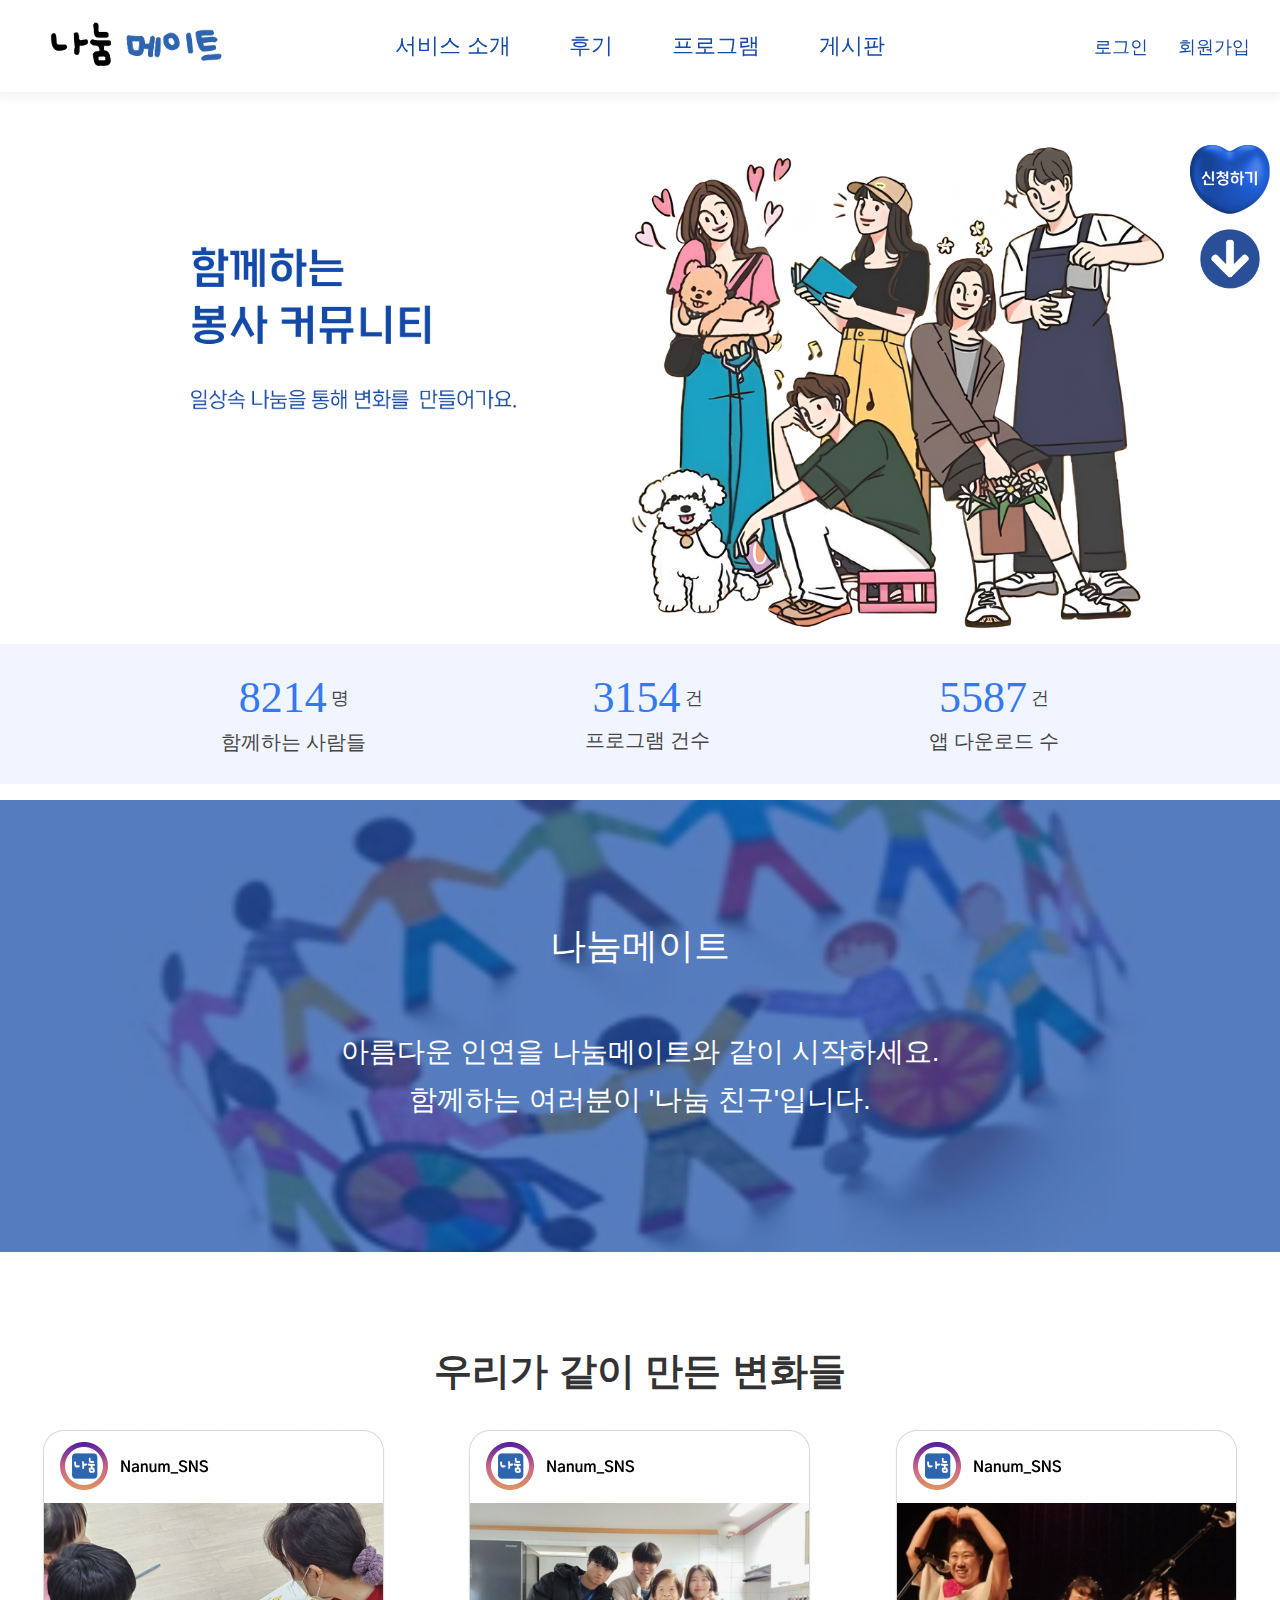
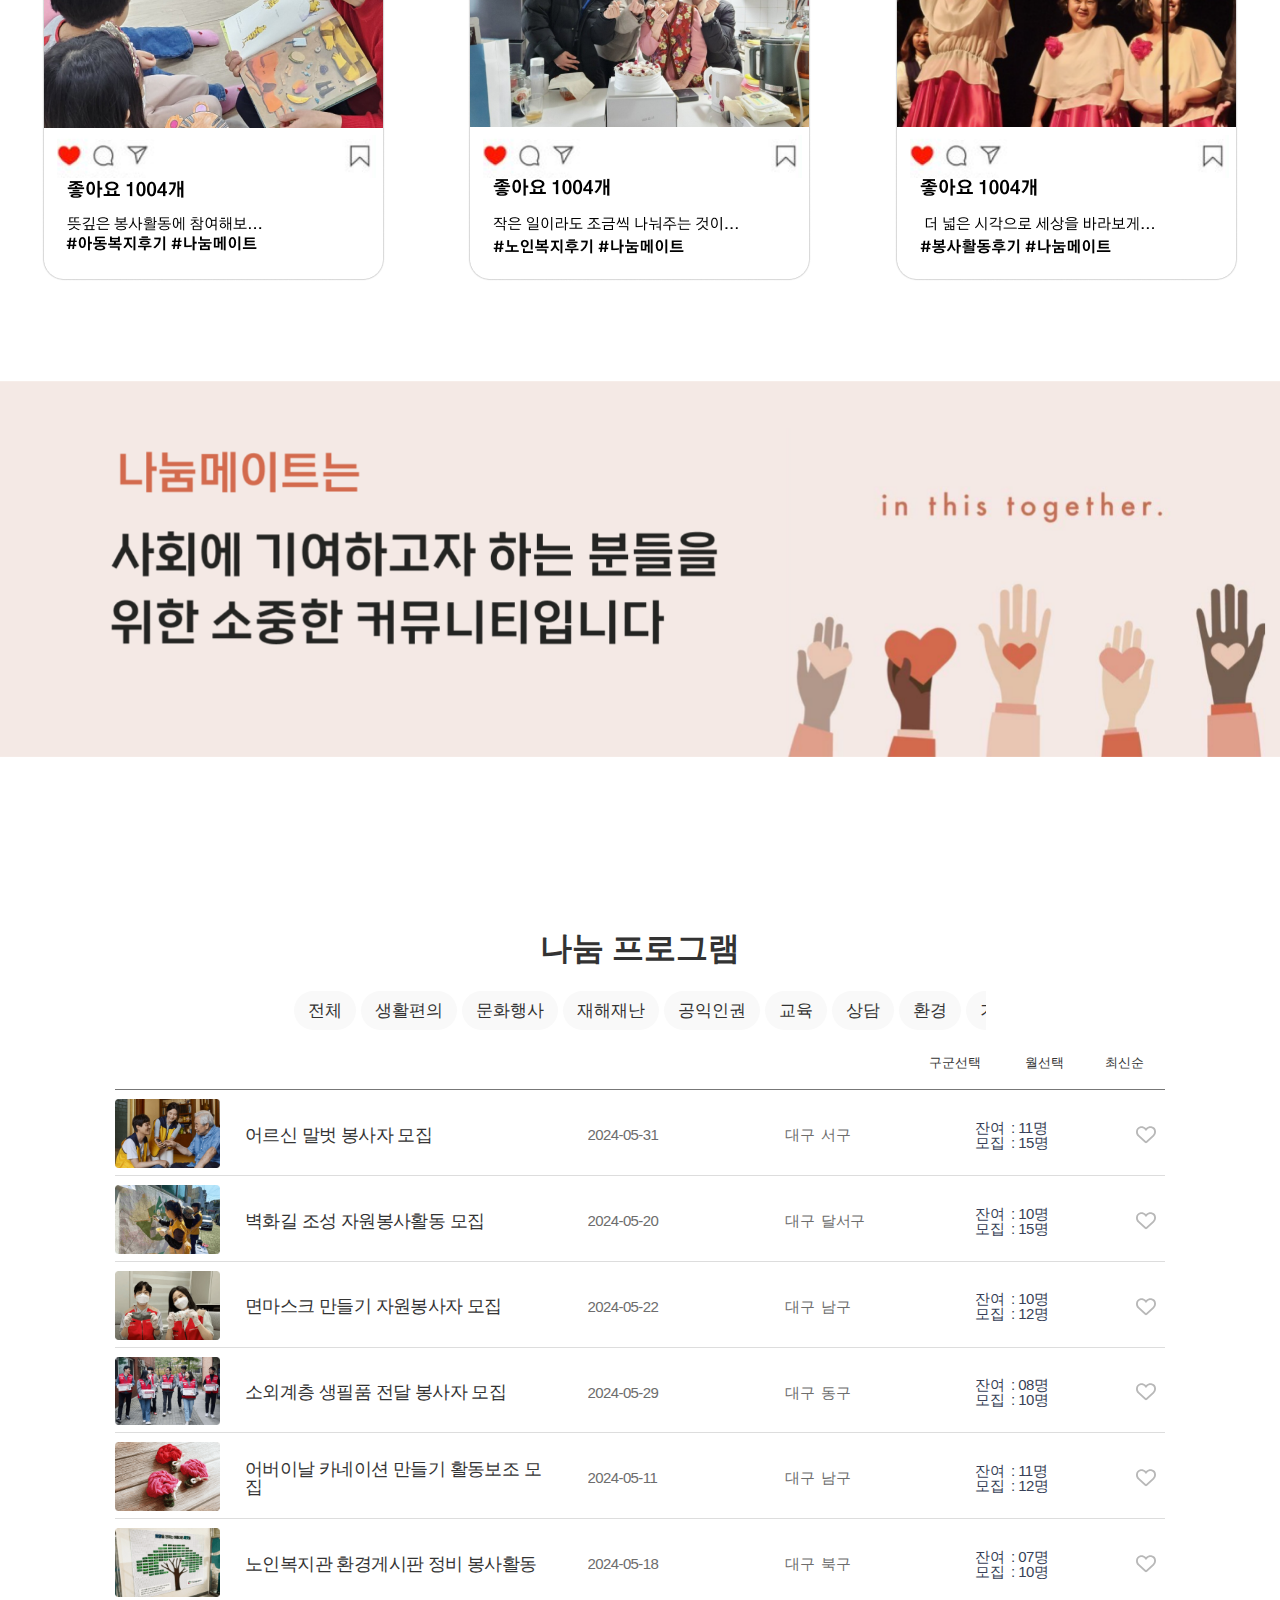
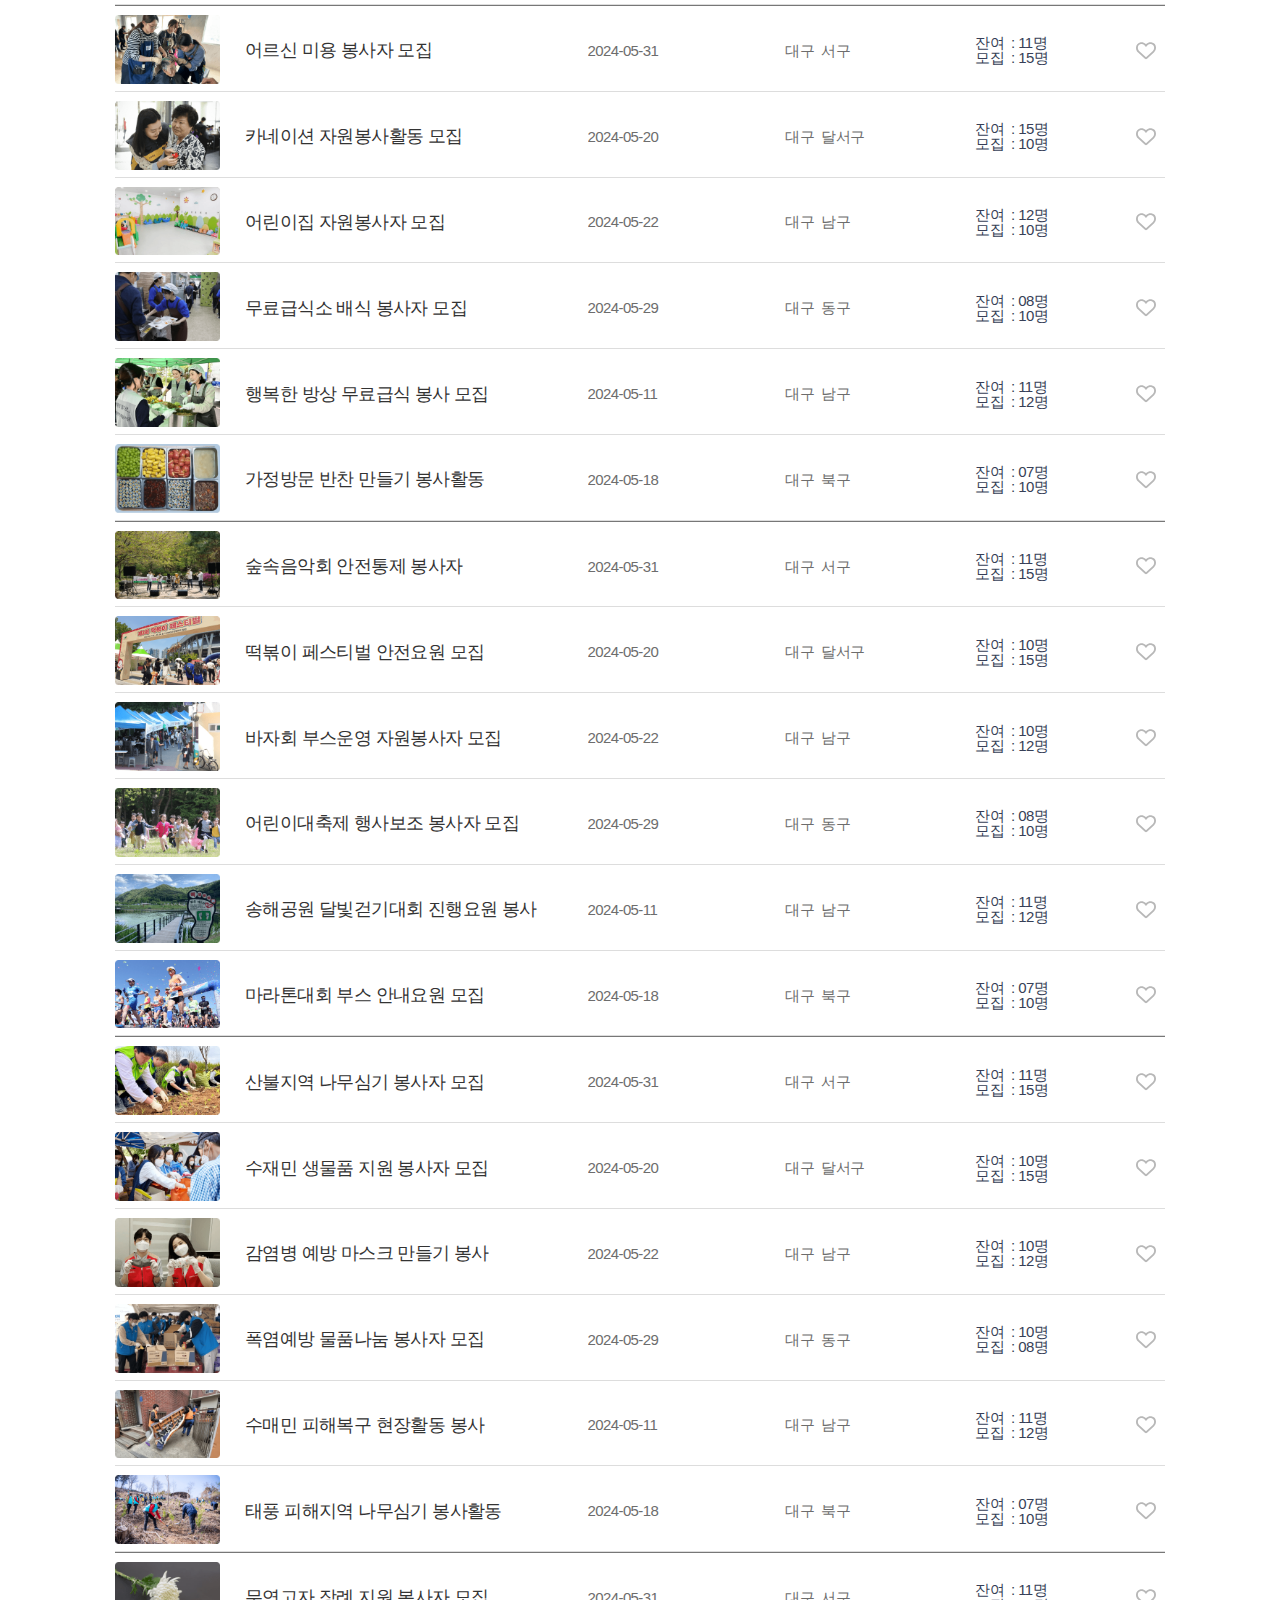
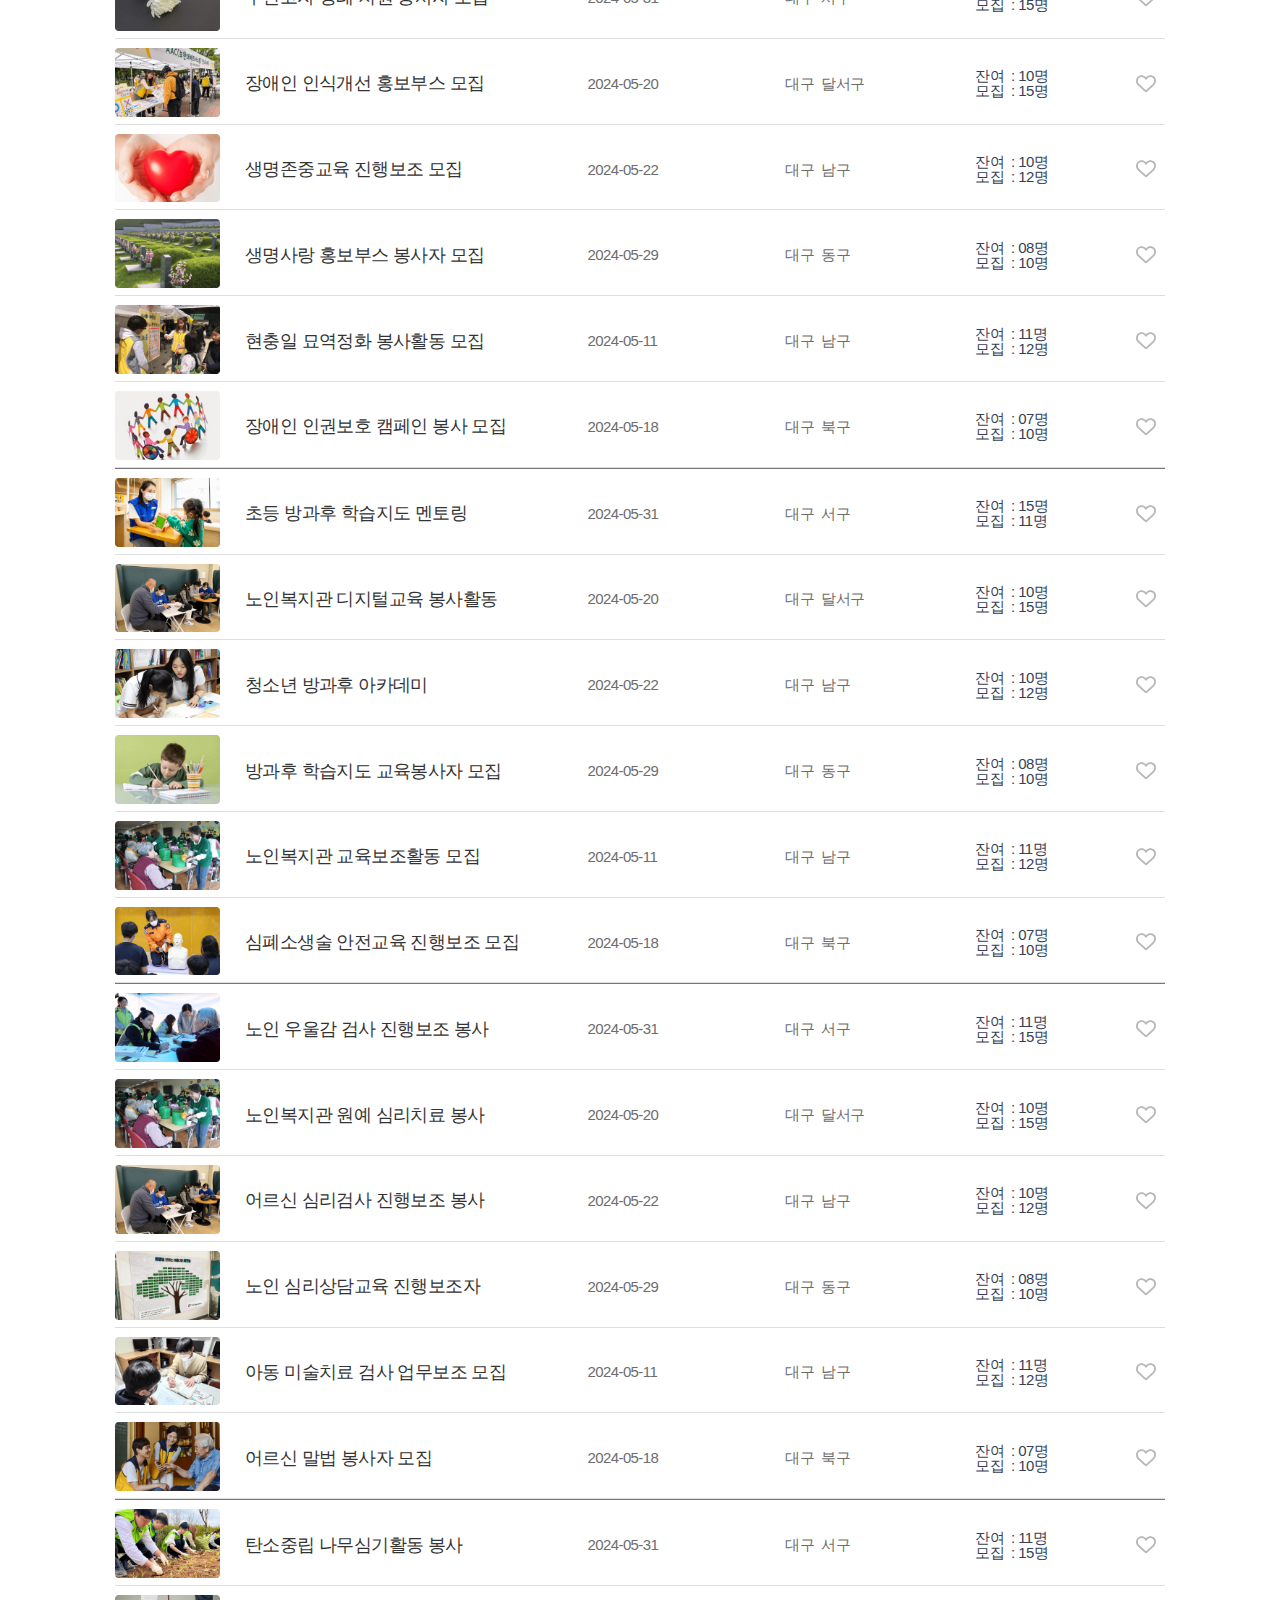
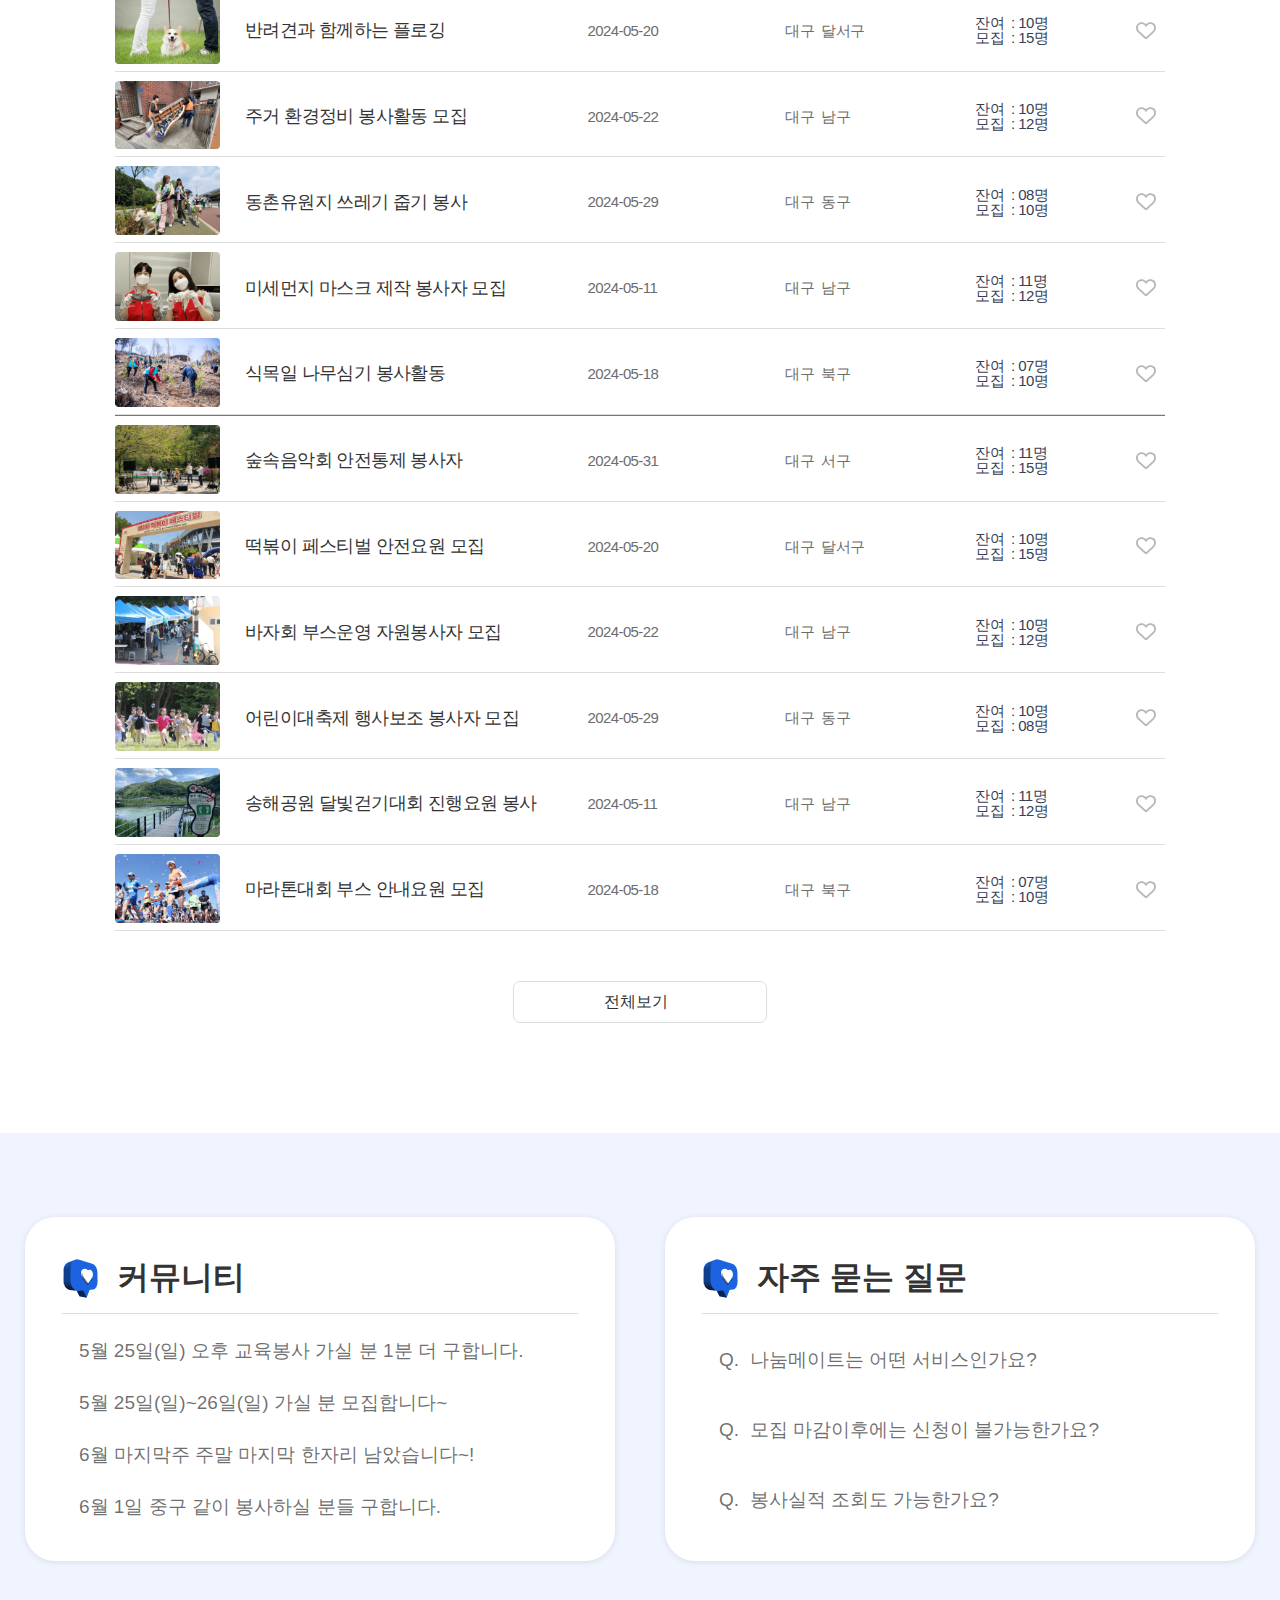
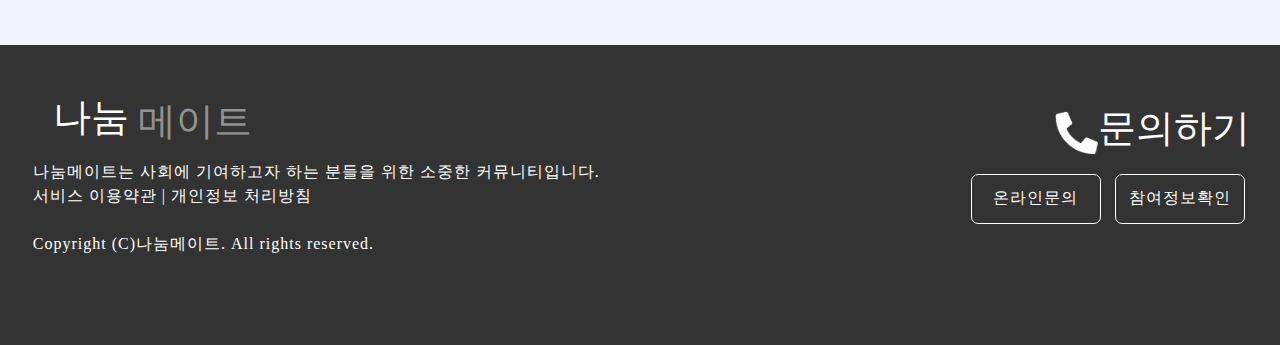
==== commit b5ca4fb0: "연결변경" ====
--- a/index.html
+++ b/index.html
@@ -1062,7 +1062,7 @@
         <div class="CM-box">
           <ul class="CM">
             <span>
-              <img src="images/kyungran/icon3.png" alt="제목아이콘" />&nbsp 커뮤니티<a href="board.html"><i class="fas fa-thin fa-plus"></i></a
+              <img src="images/kyungran/icon3.png" alt="제목아이콘" />&nbsp 커뮤니티<a href="boardBox2.html"><i class="fas fa-thin fa-plus"></i></a
             ></span>
             <a href="board.html"><li>5월 25일(일) 오후 교육봉사 가실 분 1분 더 구합니다.</li></a>
             <a href="board.html"><li>5월 25일(일)~26일(일) 가실 분 모집합니다~</li></a>
@@ -1075,7 +1075,7 @@
         <div class="FAQ-box">
           <ul class="FAQ">
             <span>
-              <img src="images/kyungran/icon3.png" alt="제목아이콘" />&nbsp 자주 묻는 질문 <a href="board.html"><i class="fas fa-thin fa-plus"></i></a
+              <img src="images/kyungran/icon3.png" alt="제목아이콘" />&nbsp 자주 묻는 질문 <a href="boardBox1.html"><i class="fas fa-thin fa-plus"></i></a
             ></span>
             <a href="board.html"><li>Q.&nbsp 나눔메이트는 어떤 서비스인가요?</li></a>
             <a href="board.html"><li>Q.&nbsp 모집 마감이후에는 신청이 불가능한가요?</li></a>
